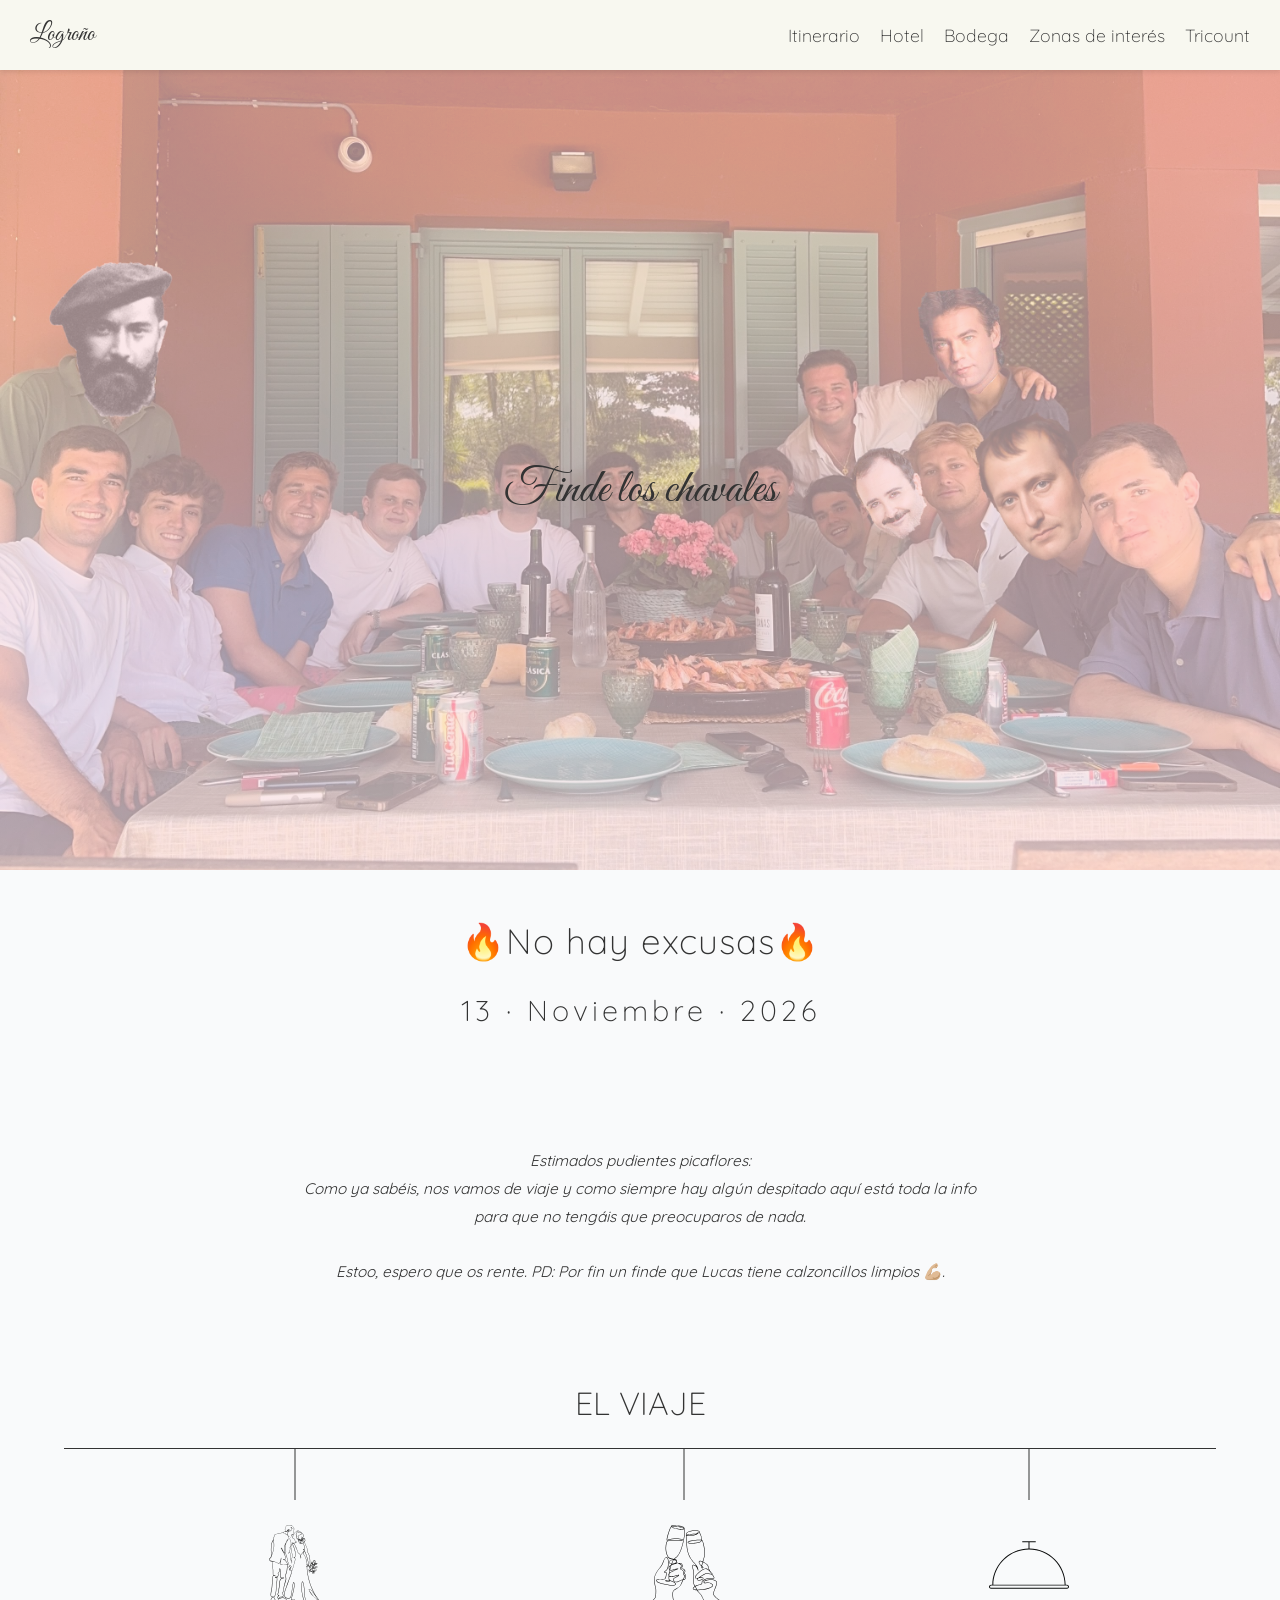
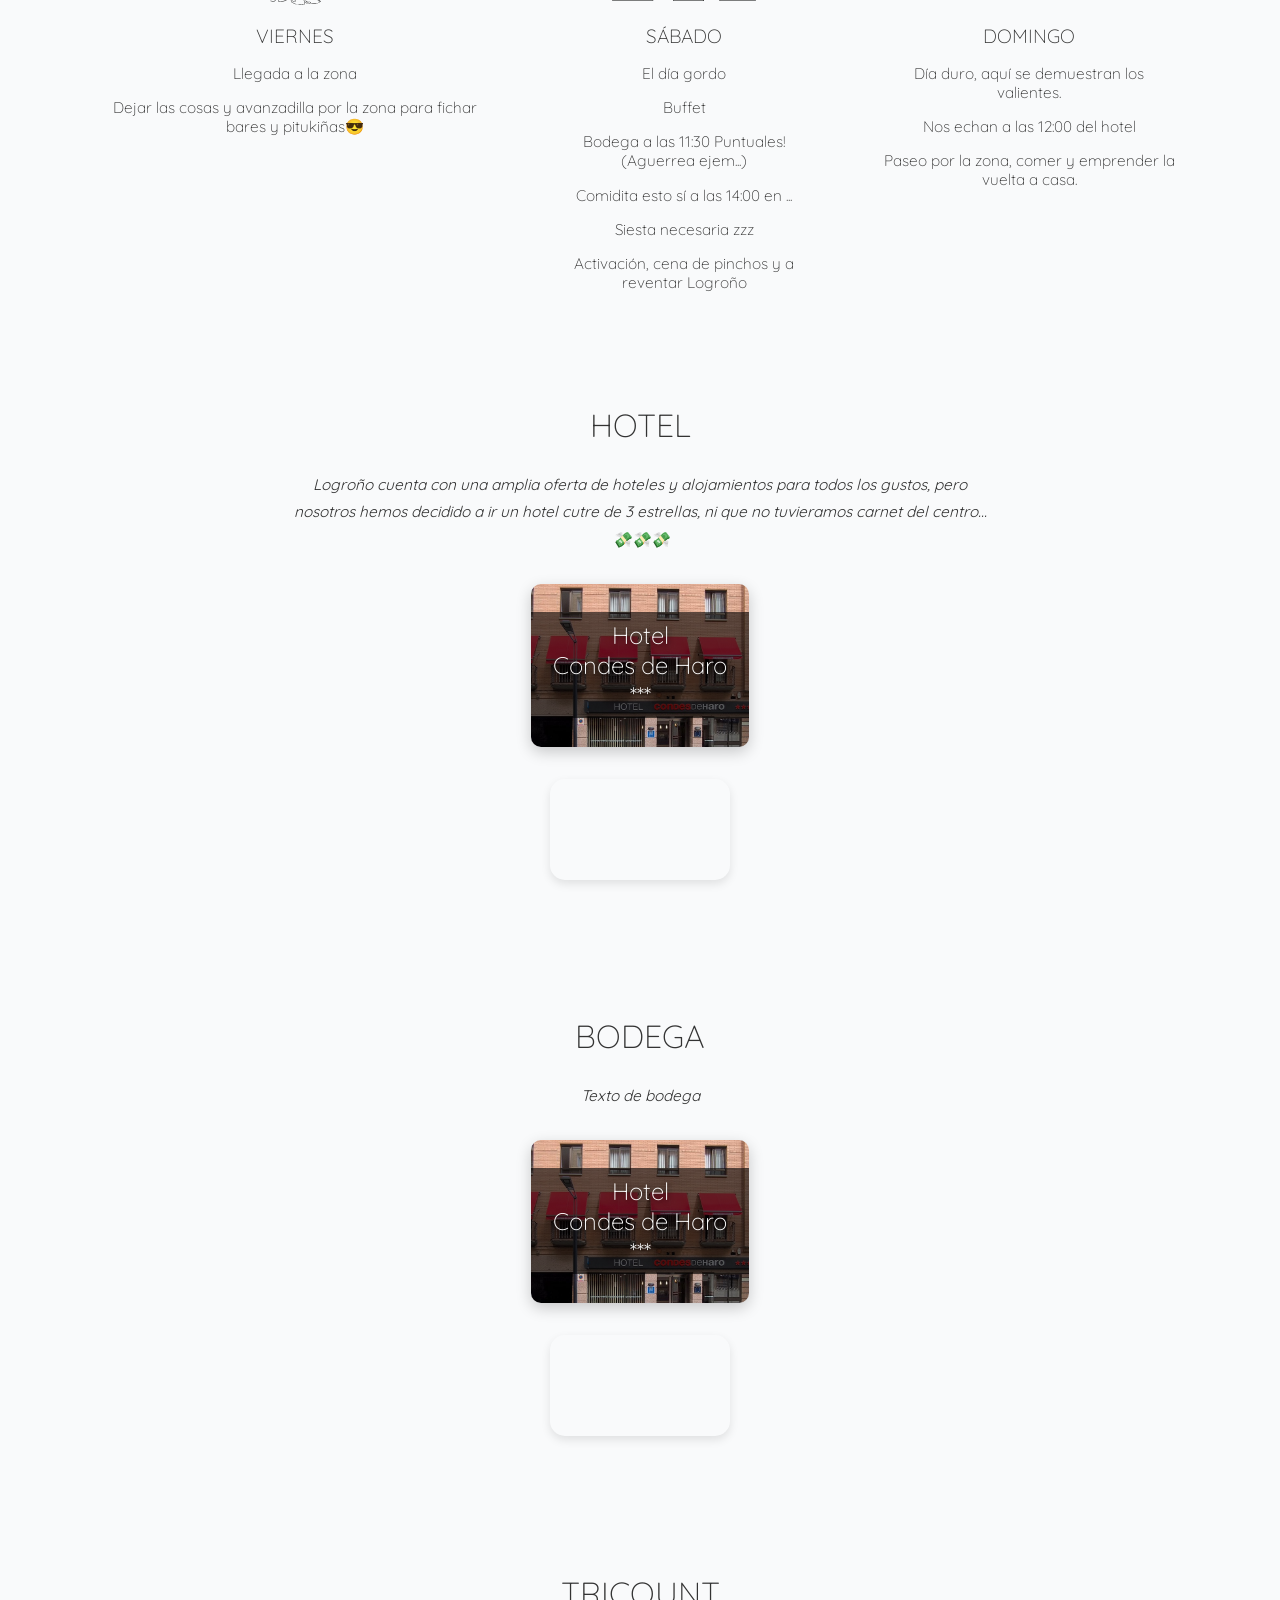
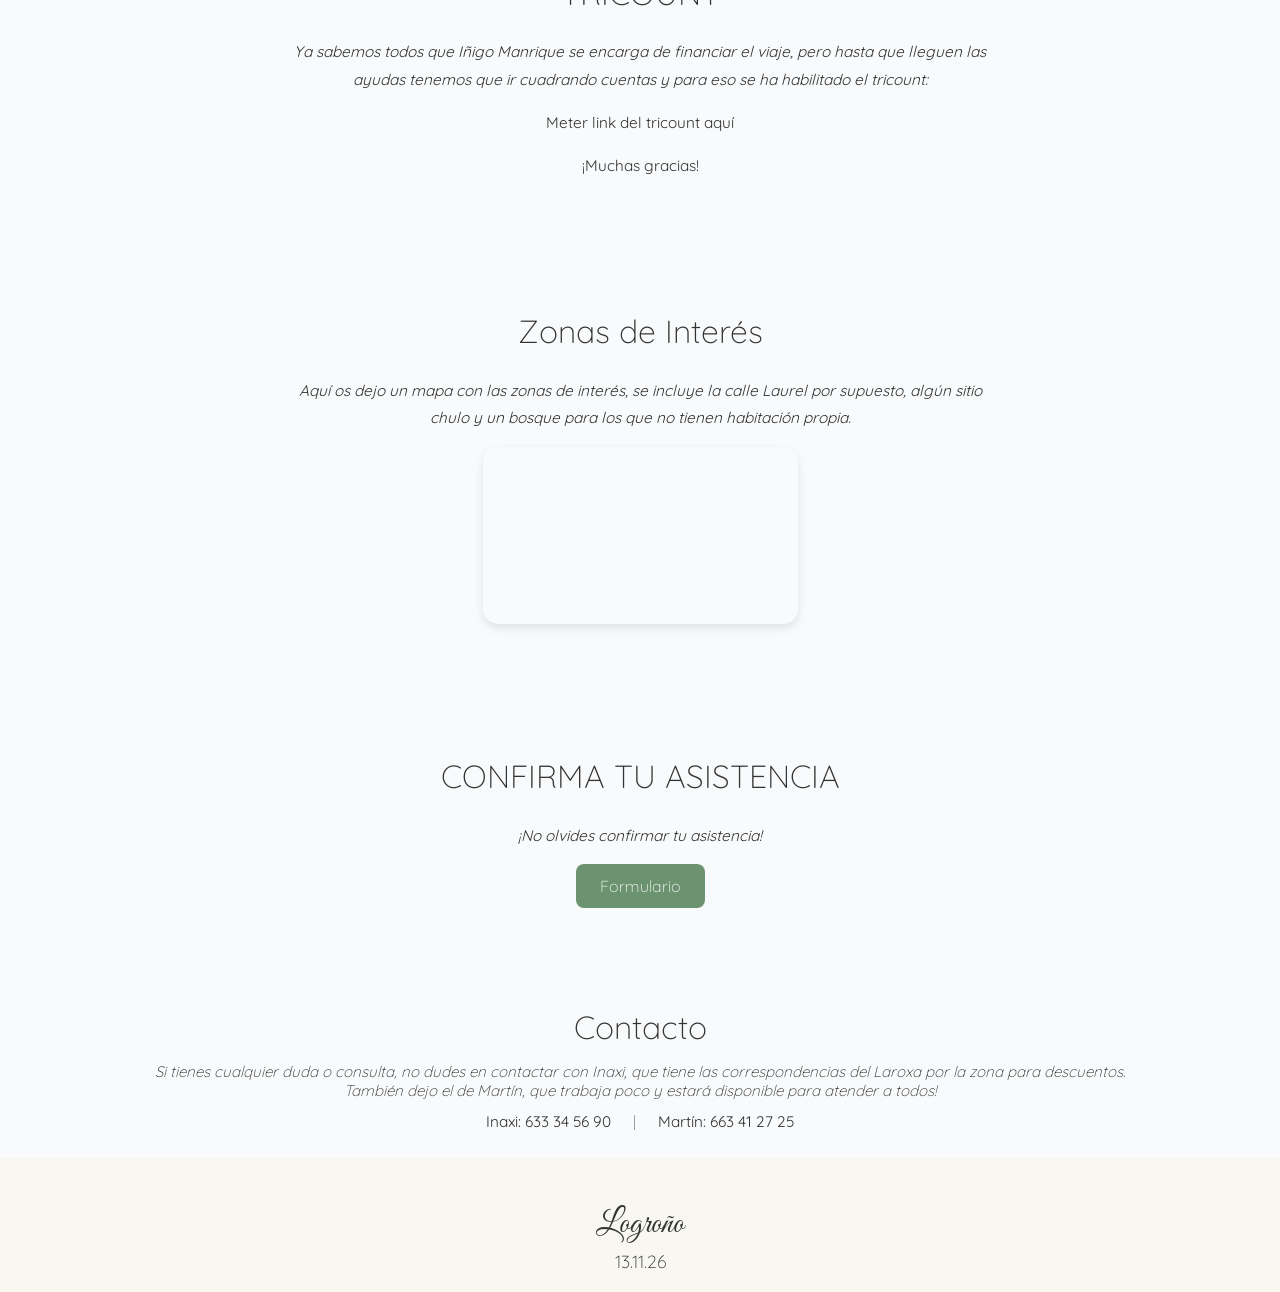
==== index.html @ c4ef64c0 "Rename index2html to index.html" ====
<!DOCTYPE html>
<html lang="es">
<head>
  <meta charset="UTF-8">
  <meta name="viewport" content="width=device-width, initial-scale=1.0">
  <title>Finde los chavales</title>
  <meta name="format-detection" content="telephone=no">
  
  <!-- Google Fonts -->
  <link href="https://fonts.googleapis.com/css2?family=Great+Vibes&family=Playfair+Display:wght@400;700&display=swap" rel="stylesheet">
  <link href="https://fonts.googleapis.com/css2?family=Quicksand:wght@100;300;400;500;700&display=swap" rel="stylesheet">
  
  
  <!-- CSS -->
  <link rel="stylesheet" href="style2completo.css">
</head>

<!-- 
<script>
  // Cambia aquí la clave deseada:
  document.addEventListener('DOMContentLoaded', function() {
  const CORRECT_PASSWORD = "1234"; // <- cámbiala por la tuya

  const overlay = document.getElementById('auth-overlay');
  const input = document.getElementById('auth-input');
  const btn = document.getElementById('auth-btn');
  const err = document.getElementById('auth-error');

  // Si ya autenticado en localStorage, oculta overlay
  if (sessionStorage.getItem('site_authenticated') === '1') {
    overlay.style.display = 'none';
  } else {
    overlay.style.display = 'flex';
    input.focus();
  }

  function tryAuth() {
    const val = input.value || '';
    if (val === CORRECT_PASSWORD) {
      sessionStorage.setItem('site_authenticated', '1'); // persiste
      overlay.style.display = 'none';
      // opcional: limpiar el input
      input.value = '';
      err.textContent = '';
    } else {
      err.textContent = 'Clave incorrecta. Inténtalo de nuevo.';
      input.value = '';
      input.focus();
    }
  }

  // eventos
  btn.addEventListener('click', tryAuth);
  input.addEventListener('keydown', function(e){
    if (e.key === 'Enter') tryAuth();
  });

  // Evitar que tab navegue fuera del modal (accesibilidad básica)
  document.addEventListener('focus', function(evt){
    if (overlay.style.display !== 'none' && !overlay.contains(evt.target)) {
      evt.stopPropagation();
      input.focus();
    }
  }, true);
})();
</script> -->



<body>

<!-- Auth overlay: pega esto al inicio del <body> -->
<!-- <div id="auth-overlay" class="auth-overlay">
  <div class="auth-box" role="dialog" aria-modal="true" aria-labelledby="auth-title">
    <h2 id="auth-title">Acceso invitados</h2>
    <p>Introduce la clave para ver la web.</p>

    <input id="auth-input" type="password" placeholder="Introduce la clave" aria-label="Clave">
    <div class="auth-actions">
      <button id="auth-btn">Entrar</button>
    </div>

    <p id="auth-error" class="auth-error" aria-live="polite"></p>

    <p class="auth-hint">¿No tienes clave? Contacta con los novios 😊</p>
  </div>
</div> -->




  <!-- HEADER -->
  <header>
    <div class="logo"><a href="#">Logroño</a></div>

     <!-- Botón hamburguesa -->
    <input type="checkbox" id="menu-toggle" />
    <label for="menu-toggle" class="menu-icon">☰</label>
  
    <div class="nav">
      <nav>
        <ul>
          <li><a href="#itinerario">Itinerario</a></li>
          <li><a href="#hoteles">Hotel</a></li>
          <li><a href="#bodega">Bodega</a></li>
          <li><a href="#transporte">Zonas de interés</a></li>
          <li><a href="#tricount">Tricount</a></li>
        </ul>
      </nav>
    </div>
  </header>

  <!-- HERO -->
  <section class="hero">
    <div class="hero-content">
      <h1>Finde los chavales</h1>
      <!-- <p>5 de Septiembre de 2026</p> -->
      <!-- <a href="#servicios" class="btn-cta">Ver servicios</a> -->
    </div>
  </section>

  
  
  <!-- SAVE THE DATE -->
  <section class="save-date-section" id="save-the-date">
    <div class="save-date-content">
      <h2>🔥No hay excusas🔥</h2>
      <p class="save-date-date">13 · Noviembre · 2026</p>

    <!-- Dibujito decorativo (hojas) -->
      <video autoplay loop muted playsinline class="sticker">
        <source src="Campal.mp4" type="video/mp4">
      </video>
  </div>
</section>

<!-- MENSAJE ESPECIAL -->
<section class="announcement-section">
<div class="announcement-content">
  <p style="font-style: italic;">
    Estimados pudientes picaflores:<br>
    Como ya sabéis, nos vamos de viaje y como siempre hay algún despitado aquí está toda la info para que no tengáis que preocuparos de nada. <br>
    <br>  
    Estoo, espero que os rente.
    PD: Por fin un finde que Lucas tiene calzoncillos limpios 💪🏼.
  </p>
</div>
</section>

  <!-- ITINERARIO -->
<section class="timeline" id="itinerario">
  <h2>EL VIAJE</h2>

  <div class="timeline-container">
    
    <!-- <h2>Itinerario</h2> -->

    <div class="timeline-item">
      <div class="icon">
        <!-- Iglesia -->
        <svg preserveAspectRatio="xMidYMid meet" data-bbox="48.003 19.993 103.998 160.007" viewBox="48.003 19.993 103.998 160.007" height="200" width="200" xmlns="http://www.w3.org/2000/svg" data-type="color" role="presentation" aria-hidden="true" aria-label="">
            <g>
                <path d="M135.813 98.154c.665-.406 1.305-.433 1.886.112.553.519.577 1.191.428 1.912.469-.205.523-.251.468-.676-.125-.97-.248-1.939-.546-2.881a63.445 63.445 0 0 1-1.043-3.681 3.79 3.79 0 0 1 .025-1.874c.271-1.047 1.164-1.47 2.149-1.025.682.308 1.096.845 1.322 1.544.212.658.27 1.339.261 2.022-.01.717-.07 1.433-.111 2.149-.016.277-.042.554-.069.899.191-.098.326-.165.458-.237.655-.353 1.345-.588 2.094-.603.588-.011 1.14.126 1.417.702.291.603.015 1.124-.373 1.586-.367.438-.844.74-1.365.951-.857.347-1.725.665-2.594.978-.241.087-.421.183-.528.444-.7 1.699-1.769 3.088-3.406 3.986-.06.033-.109.084-.222.173 1.52.785 3.112.766 4.752.76-.026-.151-.04-.263-.065-.373-.064-.29-.155-.576-.197-.869-.16-1.124.476-1.975 1.597-2.113.829-.102 1.56.166 2.16.735.63.598.607 1.608-.03 2.325-.509.573-1.18.854-1.913 1.009l-.495.102c.121.5.255.966.342 1.44.148.807.308 1.616.388 2.432.145 1.482-.655 2.211-1.62 2.656-.626.288-1.274.474-1.979.364-.143-.022-.297.031-.488.055.052.194.084.342.131.485.27.826.341 1.679.308 2.54-.024.615-.333.803-.91.563a1.938 1.938 0 0 1-.482-.306c-.13-.108-.23-.254-.381-.426-.052.241-.09.438-.139.633-.092.368-.312.625-.679.732-1.033.299-1.621-.045-2.018-.736-.403-.702-.468-1.516-.194-2.393-.277-.09-.583-.133-.823-.284-.222-.139-.373-.392-.573-.615-.283.31-.575.71-1.089.805-.502.092-.915-.131-1.341-.391-.098.138-.181.267-.276.386-.365.456-.918.628-1.454.458-.493-.157-.756-.549-.788-1.176-.044-.853.068-1.464.433-2.328-.182-.115-.389-.211-.552-.356-.245-.218-.51-.44-.674-.715-.254-.425-.04-.853.446-.96.558-.124 1.091-.044 1.511.373.271.268.498.583.734.884.103.132.186.269.36.116-.017-.298-.106-.606-.031-.867.076-.264.314-.481.539-.799-.101-.199-.207-.499-.388-.743-.289-.393-.624-.752-.947-1.12-.242-.276-.504-.535-.739-.816-.756-.905-.793-2.128.434-2.911-.377-.389-.738-.784-1.126-1.149-.138-.131-.331-.096-.459.07-.052.068-.082.154-.121.232a2.824 2.824 0 0 1-1.46 1.37c-.464.2-.939.373-1.459.577-.008.162-.019.349-.027.537-.067 1.529.16 3.036.325 4.55.191 1.756.331 3.518.496 5.277.029.313.06.627.114.937.478 2.775 1.17 5.506 1.712 8.265.679 3.457 1.673 6.825 2.572 10.221.036.135.068.272.118.403 1.193 3.138 2.084 6.384 3.425 9.468 2.051 4.716 4.181 9.392 6.713 13.874.103.183.2.37.315.545 1.912 2.928 3.799 5.874 5.88 8.687a22.723 22.723 0 0 0 3.076 3.36c.882.796 1.71 1.652 2.557 2.486.136.134.271.281.359.447.057.107.083.306.022.382-.081.101-.277.191-.395.163-.284-.068-.581-.163-.818-.327-.428-.298-.861-.612-1.213-.992-1.793-1.936-3.618-3.848-5.067-6.075-.294-.452-.658-.859-1.002-1.276-.534-.647-1.109-1.263-1.613-1.932a535.857 535.857 0 0 1-4.655-6.279 49.436 49.436 0 0 1-1.698-2.524c-.836-1.306-1.821-2.478-2.998-3.488-.504-.433-.998-.877-1.503-1.309a5.132 5.132 0 0 0-2.182-1.091c-.453-.108-.608-.008-.573.453.031.412.096.847.262 1.219.45 1.003.886 2.026 1.464 2.956 1.933 3.112 4.131 6.029 6.652 8.693a17.225 17.225 0 0 0 2.737 2.358 33.655 33.655 0 0 1 4.562 3.769c.721.711 1.514 1.349 2.253 2.043.713.67 1.421 1.348 2.086 2.065.353.38.65.826.901 1.281.324.589.237 1.081-.266 1.51-1.139.971-2.409 1.694-3.95 1.735-1.339.036-2.63.308-3.911.666a15.665 15.665 0 0 1-5.027.544c-2.826-.14-5.654-.234-8.479-.379-1.377-.071-2.762-.158-4.079-.612-.622-.214-1.22-.513-1.803-.821-.405-.213-.718-.555-.942-.964-.278-.51-.207-.914.283-1.22.411-.256.867-.439 1.327-.666-.002.01.02-.032.008-.053-.96-1.608-1.479-3.39-2.037-5.158-.832-2.637-1.251-5.34-1.387-8.097-.123-2.482-.238-4.965-.425-7.443-.161-2.145-.399-4.286-.636-6.425-.272-2.452-.595-4.899-1.135-7.308a58.738 58.738 0 0 0-.952-3.597c-.11-.377-.352-.716-.545-1.066-.037-.067-.132-.102-.203-.154-.297.142-.416.408-.494.666-.262.868-.562 1.734-.725 2.623a37.417 37.417 0 0 0-.345 11.238 137.328 137.328 0 0 0 2.22 13.136c.638 2.909 1.583 5.729 2.569 8.534.487 1.387.955 2.78 1.159 4.244.141 1.007.225 2.015.065 3.033-.172 1.094-.748 1.851-1.823 2.131-.739.192-1.501.336-2.261.394-1.973.15-3.946.046-5.911-.156-1.684-.173-3.375-.311-5.046-.575-3.402-.538-6.561-1.769-9.499-3.564-.793-.484-1.524-1.053-2.144-1.754-.509-.575-.865-1.231-.994-1.993-.175-1.032.126-1.669 1.015-2.21.089-.054.18-.105.3-.175-.057-.368-.127-.742-.171-1.118-.169-1.43.026-2.834.381-4.211.634-2.454 1.312-4.898 1.97-7.346a110.315 110.315 0 0 0 2.647-12.839c.288-1.994.469-4.003.236-6.017-.078-.673-.252-1.337-.416-1.996-.06-.242-.218-.46-.343-.712-.321.153-.42.409-.491.646-.26.87-.563 1.735-.72 2.625-.387 2.186-.715 4.383-1.041 6.58-.311 2.093-.577 4.194-.889 6.287a354.533 354.533 0 0 1-1.02 6.479 47.707 47.707 0 0 1-1.359 5.874c-.213.706-.5 1.378-.928 1.987-.574.818-1.357 1.217-2.347 1.279a16.602 16.602 0 0 1-5.997-.712c-1.598-.492-2.708-1.468-3.353-3-.785-1.865-1.009-3.814-.834-5.812.215-2.453.794-4.835 1.573-7.16.899-2.685 1.894-5.338 2.844-8.006 1.126-3.163 2.231-6.333 3.376-9.489.96-2.646 1.959-5.279 2.953-7.912a28.27 28.27 0 0 1 .867-2.082c1.212-2.567 1.902-5.294 2.464-8.057.24-1.181.397-2.378.596-3.6-.197-.228-.417-.325-.755-.159-.423.209-.796.101-1.12-.269-.416-.475-.764-.493-1.322-.134-.377.242-.625.197-.881-.193-.575-.873-.606-1.8-.237-2.757.019-.049.045-.095.065-.144.019-.046.033-.093.059-.164-.079-.046-.15-.089-.223-.129-.449-.246-.778-.613-.938-1.09-.338-1.012-.467-2.05-.146-3.093.08-.259.232-.512.405-.723.312-.38.698-.439 1.123-.187.206.123.394.292.559.469.432.464.775.99 1.021 1.577.155.37.315.739.497 1.167.109-.134.203-.227.27-.336.377-.618.656-1.274.749-1.999.102-.795-.297-1.488-1.064-1.706-.497-.141-1.03-.236-1.544-.225-.988.022-1.6-.455-1.911-1.328-.258-.722-.45-1.471-.628-2.219-.217-.911-.538-1.769-1.043-2.561a57.217 57.217 0 0 1-1.11-1.841c-.546-.93-.718-1.966-.789-3.018-.065-.96-.053-1.925-.123-2.885a9.497 9.497 0 0 0-.28-1.592c-.274-1.103-.597-2.193-.87-3.295-.27-1.091-.592-2.171-1.111-3.16-.597-1.137-.688-2.296-.425-3.513.307-1.421.259-2.841.123-4.281a149.582 149.582 0 0 1-.507-7.014c-.042-.881.155-1.773.235-2.66.114-1.272.219-2.545.328-3.817.027-.309.057-.618.098-1.052-.132.197-.213.286-.259.39-1.012 2.307-2.026 4.611-2.391 7.138-.233 1.612-.173 3.216.094 4.809.237 1.413.562 2.812.824 4.221.105.566.162 1.143.209 1.717.021.257-.004.529-.064.781-.125.522-.55.728-1.048.522-.207-.086-.396-.215-.657-.361.05.152.079.253.117.352.025.065.059.127.093.188a21.203 21.203 0 0 1 2.348 6.481c.208 1.098.513 2.181.664 3.286.228 1.666-.475 2.617-2.068 2.976.071.105.122.204.195.283.562.599 1.126 1.197 1.695 1.791 1.567 1.635 2.793 3.489 3.61 5.609.101.261.199.526.333.769.056.102.205.153.39.283.028.31.129.714-.033 1.155-.11.3-.082.656-.091.988-.033 1.214-.258 2.396-.559 3.568a5.52 5.52 0 0 0-.149 1.034c-.079 1.292-.057 2.595-.228 3.874-.26 1.939-.461 3.897-1.046 5.776a60.262 60.262 0 0 1-1.298 3.769c-.765 1.986-.863 3.985-.245 6.017.656 2.159.552 4.32.039 6.482-.331 1.396-.768 2.759-1.238 4.116-.474 1.369-.825 2.781-1.223 4.175-.211.74-.373 1.495-.62 2.222-.482 1.417-.715 2.882-.953 4.35-.364 2.244-.747 4.485-1.121 6.727a7.086 7.086 0 0 1-1.188 2.942c-.369.527-.614 1.09-.546 1.763.059.583.275 1.074.692 1.486.31.307.639.606.889.958.195.275.349.616.405.948.139.819-.314 2.375-1.49 2.903-.6.269-1.244.452-1.882.618-.81.211-1.636.359-2.453.544-1.018.231-1.875.745-2.587 1.507-.048.051-.096.102-.135.159-.017.025-.011.065-.025.167.34-.076.657-.146.974-.22 1.138-.265 2.272-.548 3.415-.792 1.771-.379 3.506-.162 5.22.36 1.504.459 2.865 1.193 4.126 2.123.223.164.434.359.608.573.551.68.566 1.452-.016 2.099a3.82 3.82 0 0 1-1.071.817c-.492.254-1.029.434-1.562.594-1.705.51-3.418.993-5.125 1.493-1.74.51-3.525.705-5.326.751-.587.015-1.181-.094-1.766-.178-.57-.082-.985-.417-1.297-.893-.454-.694-.643-1.467-.687-2.283-.055-1.031.143-2.019.499-2.981l.19-.521c-.156-.055-.303-.097-.442-.156-.336-.143-.688-.263-.999-.45-.545-.328-.796-.839-.681-1.472a6.56 6.56 0 0 1 .361-1.309 8.768 8.768 0 0 1 1.707-2.687c.069-.074.13-.155.222-.265-.274-.103-.516-.192-.756-.283-.716-.273-1.06-.77-1.068-1.563-.015-1.543.265-2.982 1.159-4.281.596-.865.716-1.884.75-2.909.033-.98.052-1.96.083-2.939.038-1.198.37-2.347.59-3.515.314-1.667.663-3.329.918-5.005.152-.999.174-2.02.211-3.032.048-1.311.046-2.625.08-3.937a6.956 6.956 0 0 1 .793-3.02c.768-1.495 1.713-2.847 3.094-3.845.07-.051.148-.092.273-.169-.277-.115-.451-.193-.63-.26-.983-.365-1.584-1.071-1.966-2.043-.584-1.486-.647-2.991-.349-4.536.348-1.81.543-3.633.466-5.48-.069-1.645-.195-3.285-.622-4.883a3.918 3.918 0 0 0-.495-1.119c-.014.106-.04.211-.041.317-.002.823-.003 1.645.004 2.468a5 5 0 0 1-.61 2.468c-.586 1.079-1.205 2.137-2.105 2.99-.35.332-.397.665-.172 1.075.703 1.283.607 2.583.08 3.897a9.514 9.514 0 0 1-1.423 2.437c-.124.153-.173.366-.263.547-.178.358-.332.732-.549 1.065-.203.311-.238.598-.105.937.325.833.355 1.698.295 2.583-.175 2.607-.642 5.168-1.11 7.733a25.26 25.26 0 0 0-.353 3.178c-.15 2.813-.284 5.629-.364 8.445-.057 2-.226 3.987-.563 5.952-.343 1.997-.794 3.977-1.23 5.957-.36 1.634-1.317 2.831-2.783 3.625-.122.066-.236.148-.352.225-.01.006-.008.03.008-.038.241.285.482.517.659.791.35.541.736 1.075.98 1.665.514 1.243.947 2.519 1.411 3.782.048.131.08.268.11.405.139.625-.004 1.006-.565 1.323a9.29 9.29 0 0 1-1.19.537c-.618.241-1.257.427-1.865.689-.985.424-2.006.428-3.038.321-.693-.072-1.382-.195-2.072-.293-.42-.06-.629-.222-.627-.635.004-1.451-.138-2.906.083-4.351.209-1.367.918-2.401 2.147-3.054.63-.334 1.267-.654 1.909-1.077-.305-.071-.61-.141-.914-.213-.458-.108-.92-.202-1.374-.327-1.447-.396-2.195-1.409-2.293-2.854a16.75 16.75 0 0 1 .076-3.037c.385-3.338.957-6.648 1.647-9.936.436-2.079.65-4.183.796-6.296.228-3.299.404-6.602.64-9.901.087-1.22.293-2.431.427-3.649.143-1.304.28-2.61.391-3.917.094-1.101.401-2.093 1.264-2.816-.176-.511-.401-.989-.5-1.492a10.718 10.718 0 0 1-.186-1.876 272.297 272.297 0 0 1-.039-6.196c.013-1.862-.166-3.704-.466-5.537-.388-2.375-.512-4.765-.427-7.168.047-1.329.095-2.659.173-3.986.034-.572.146-1.139.231-1.773-.611-.11-1.258-.217-1.9-.345-.821-.164-1.643-.323-2.455-.523-.755-.186-1.424-.569-2.044-1.035-.661-.496-.918-1.155-.799-1.978.18-1.253.757-2.292 1.72-3.09a5.334 5.334 0 0 0 1.333-1.657c.35-.665.711-1.325 1.08-1.98.143-.254.209-.512.192-.801-.043-.716-.087-1.431-.118-2.148-.044-.996-.115-1.993-.105-2.988.02-1.928-.11-3.846-.248-5.767a25.056 25.056 0 0 1 0-3.356c.163-2.619.378-5.236.588-7.852.145-1.807.496-3.57 1.257-5.229.51-1.112 1.029-2.221 1.561-3.323.305-.632.679-1.22 1.197-1.71a.75.75 0 0 0 .205-.45c.139-1.773.546-3.481 1.097-5.17.319-.977.537-1.993.728-3.005.187-.992.738-1.673 1.632-2.029 1.538-.613 3.088-1.145 4.776-1.3 2.574-.236 5.112-.742 7.557-1.626a6.046 6.046 0 0 0 1.227-.581c.81-.523 1.665-.558 2.564-.358.068.015.131.05.197.07.049.014.101.018.182.032.275-.345.581-.68.83-1.054.344-.515.814-.619 1.371-.514.772.146 1.531.005 2.293-.089.068-.008.133-.04.241-.075-.303-.264-.644-.376-.984-.486-.452-.146-.545-.207-.458-.666.166-.882-.007-1.742-.064-2.612-.141-2.145.221-4.148 1.387-6.021 1.106-1.777 2.748-2.668 4.641-3.25.214-.066.447-.091.672-.096 1.396-.029 2.793-.068 4.189-.059.617.004 1.194.229 1.725.557.55.339 1.124.641 1.66 1 .418.28.829.587 1.181.944.49.497.924 1.049 1.378 1.581.636.747 2.127 3.608 1.876 4.525a.865.865 0 0 1-.538.602c-.7.28-2.785-1.681-3.45-2.121-.183-.121-.389-.206-.626-.329-.021.172-.035.272-.046.372-.092.886-.167 1.774-.281 2.657-.07.537-.235.645-.77.63-.105-.003-.209-.01-.314-.017-.41-.026-.724.144-.901.507-.199.407-.395.822-.527 1.254-.184.605-.513.978-1.179.986-.226.003-.451.065-.676.063-.363-.004-.509-.138-.537-.502-.024-.313-.015-.63-.01-.945.014-.833-.093-1.635-.483-2.39-.119-.23-.249-.336-.507-.37-.657-.086-1.116.206-1.594.76.155-.053.207-.057.242-.084.349-.264.71-.278 1.069-.036.385.259.634.602.573 1.098-.026.208-.06.415-.101.621-.086.426-.208.845-.062 1.288.047.142.023.314.008.47-.092.929-.608 1.37-1.606 1.352-.053.089-.134.184-.171.295-.3.894-.613 1.784-.878 2.688-.162.553-.087 1.106.183 1.63.376.73.712 1.483 1.115 2.197.184.325.455.619.741.865.702.604 1.448 1.156 2.151 1.758.625.536 1.082.253 1.819.083.329-.076.556-.302.706-.643.246-.561.653-.798.471-1.414-.084-.285.017-.536.275-.734.815.051.311-.442-.068-.65-.076-.042-.162-.066-.238-.108-.197-.109-.345-.256-.277-.504.058-.214.225-.301.436-.307.14-.004.28-.005.419.001.435.018.869.039 1.328.06l.294-.854c-.091-.116-.196-.231-.28-.361-.123-.191-.153-.411-.004-.588.073-.086.242-.137.36-.126.23.022.389.177.393.418.007.41.22.598.625.645.064-.234.072-.501.203-.674.136-.179.078-.217.314-.364-.058-.515-.157-1.211-.182-1.749-.019-.414-.065-.829 0-1.239.031-.192.566-.286.706-.431.31-.323.431-.711.483-1.135.111-.902.232-1.802.328-2.705.07-.669-.044-.661.047-.793.182-.21.572-.19.385.969-.142.879-.216 1.769-.314 2.655-.053.481-.198.918-.523 1.29-.312.357-.974.375-.638 1.245.043.592.106 1.565.163 2.195.451-.021 1.225-.119 1.656-.3.336-.141.537-.772.544-1.125.01-.457.245-.782.504-1.121.917-1.198 2.105-2.029 3.477-2.613.316-.134.321-.121.634.017.009.243-.156.376-.338.476-.197.109-.41.191-.621.274-.79.311-1.506.733-2.072 1.381-.276.316-.578.612-.829.947a1.575 1.575 0 0 0-.284.652c-.114.674-.534 1.628-1.199 1.803-.421.111-.979-.01-1.346.073-.255.109-.4-.364-.387.803.051.275.534.558.532.946-.002.404-.355.45-.764.692.157.174.125.763.26.916.16.182.26.389.136.622-.122.229-.343.197-.556.161-.067-.011-.138-.002-.249-.002 0 .204-.009.392.002.578.025.434-.114.788-.47 1.05a.94.94 0 0 0-.193.173c-.206.265-.209.504.033.747.233.234.48.467.757.642.649.411 1.306.812 1.984 1.171.855.452 1.482 1.089 1.846 1.991.594 1.473.888 3.013 1.032 4.587.027.294.033.59.053.959.145-.104.243-.16.324-.235.308-.285.614-.572.911-.867.094-.094.171-.21.233-.329.134-.259.344-.312.505-.082.115.165.21.378.223.575.054.867-.168 1.667-.705 2.357-.329.422-.686.437-1.061.052-.181-.185-.314-.416-.505-.674-.993.659-2.125 1.03-3.324 1.426.148.108.243.173.333.244.41.326.83.64 1.223.985.454.398.766.899 1.003 1.456.191.449.394.9.648 1.315.459.751.823 1.54 1.113 2.368.393 1.123.796 2.242 1.526 3.207.124.164.22.363.28.561.374 1.237.752 2.473 1.089 3.72.141.521.164 1.072.277 1.602.072.339.169.684.327.99.329.636.684 1.262 1.069 1.865.214.334.492.634.776.914.26.256.555.482.855.692.947.663 1.688 1.509 2.295 2.488.276.445.588.867.914 1.344.085-.131.163-.233.222-.344a15.503 15.503 0 0 1 3.245-4.221c.631-.579 1.234-1.189 1.855-1.779a.958.958 0 0 0 .311-.582c.073-.484.176-.963.277-1.442.241-1.134.722-1.347 1.745-.785.585-.637.491-1.739-.263-2.408-.15.211-.289.428-.449.627-.22.275-.46.528-.837.586-.557.085-.924-.233-.909-.793.018-.659.464-1.157 1.124-1.242.206-.027.415-.027.659-.042.274-.612.387-1.262.392-1.928.016-2.417-.261-4.785-1.242-7.026a9.595 9.595 0 0 1-.799-3.089c-.203.061-.383.107-.558.168-1.149.4-2.336.574-3.548.602-.681.016-1.362.035-2.042.059-1.094.039-1.808-.374-2.244-1.38-.455-1.051-.637-2.137-.284-3.272.112-.358.139-.743.15-1.129a6.939 6.939 0 0 0-.83 2.277c-.358-.107-.377-.335-.406-.53-.067-.442 0-.872.181-1.282.063-.144.144-.282.191-.431.16-.504.055-.743-.444-.919a1.585 1.585 0 0 1-1.01-.99c-.092-.246-.208-.484-.281-.734-.173-.596-.594-.934-1.148-1.127a8.349 8.349 0 0 0-.91-.242c-1.115-.253-1.752-1.728-1.279-2.681.294-.592.519-1.222.726-1.851.327-.992.116-1.897-.541-2.702-.447-.549-.548-1.135-.276-1.811.249-.621.529-1.216.926-1.757.46-.626.81-1.307.962-2.078.11-.56.089-1.109-.112-1.652-.273-.738-.003-1.339.745-1.621.692-.261 1.373-.213 2.005.198.586.381 1.167.769 1.747 1.158.29.194.571.404.863.595a4.68 4.68 0 0 0 1.684.693c.291.056.583.118.864.211.785.258 1.391.729 1.679 1.531a.774.774 0 0 0 .401.451c.309.162.613.336.908.523 1.118.71 1.908 1.681 2.279 2.965.16.553.33 1.11.415 1.677.204 1.355-.047 2.612-.935 3.699a3.306 3.306 0 0 0-.186.254c-.309.459-.232.665.31.821.468.134.951.229 1.404.402.729.279 1.262.797 1.611 1.501.171.344.334.696.539 1.02.694 1.098.686 2.254.282 3.429-.303.881-.715 1.711-1.38 2.389-.047.048-.079.11-.114.16.026.044.037.084.062.102.767.521 1.104 1.322 1.423 2.146a41.014 41.014 0 0 0 1.963 4.346c.841 1.595 1.464 3.287 2.042 4.996.568 1.677 1.034 3.378 1.28 5.133.117.831.174 1.67.26 2.505.074.721.267 1.407.596 2.054.577 1.138 1.128 2.291 1.736 3.412.601 1.11.939 2.298 1.13 3.529.239 1.538.424 3.084.636 4.625.055.398.101.8.186 1.192.235 1.087.263 2.185.242 3.29-.022 1.19-.027 2.38-.033 3.57-.006 1.198.19 2.369.493 3.524.035.135.083.267.129.399.023.064.057.123.098.208l.517-.052c.52-.05 1.008.048 1.458.317.459.275.622.699.557 1.209-.062.485-.308.862-.781 1.031-.488.174-.951.079-1.294-.309-.299-.338-.536-.729-.828-1.136-.701.591-.684 1.369-.593 2.21.225.036.438.039.627.108.358.13.727.258 1.045.46.439.28.546.669.386 1.084a1.06 1.06 0 0 1-1.119.688c-.521-.066-.909-.348-1.168-.798-.129-.225-.228-.467-.339-.698-.7.167-.992.7-.71 1.326.106.235.271.449.439.648.237.28.501.537.755.802.583.611 1.085 1.275 1.337 2.099.382.044.721.017 1.015-.217a.837.837 0 0 0 .331-.613c.042-.371.146-.769.342-1.08.38-.604.841-1.157 1.273-1.728.094-.124.207-.232.306-.343-.026-.048-.034-.086-.058-.103-.969-.697-1.162-1.646-.893-2.746.041-.17.107-.335.135-.506.05-.306.098-.615.113-.924.025-.524.025-1.049.033-1.573.003-.172 0-.345 0-.488-.341-.206-.67-.371-.962-.588a2.828 2.828 0 0 1-.983-1.269c-.092-.241-.114-.482.072-.691.19-.213.444-.202.681-.127.196.062.377.176.559.276.115.064.221.145.407.269-.14-.392-.272-.692-.352-1.006-.086-.336-.163-.683-.17-1.027-.01-.471.292-.734.766-.738.492-.004.866.24 1.182.588.458.505.651 1.128.646 1.786a6.487 6.487 0 0 1-.21 1.549c-.086.337-.076.55.255.751zM99.719 84.826c.165.427.323.777.435 1.141.113.367.178.748.269 1.121a7.702 7.702 0 0 1-.162 4.294c-.22.68-.369 1.386-.513 2.087-.331 1.613-.739 3.2-1.369 4.729-.44 1.068-.724 2.187-.973 3.318-.236 1.074-.552 2.13-.833 3.194-.246.929-.513 1.852-.735 2.787-.202.85-.32 1.72-.538 2.565-.206.796-.632 1.444-1.518 1.628-.075.609-.145 1.199-.22 1.788-.401 3.175-1.172 6.252-2.425 9.202-.355.837-.729 1.667-1.05 2.517a582.615 582.615 0 0 0-2.82 7.57c-1.175 3.238-2.313 6.489-3.479 9.731-.982 2.731-2.023 5.441-2.96 8.188-.786 2.303-1.377 4.665-1.59 7.101-.143 1.639.027 3.247.569 4.811.538 1.553 1.561 2.531 3.168 2.988 1.841.523 3.695.705 5.594.592.732-.043 1.299-.341 1.725-.94a5.46 5.46 0 0 0 .838-1.798c.404-1.556.834-3.11 1.146-4.685.394-1.989.696-3.997 1.012-6.001.352-2.229.69-4.46 1.006-6.694.351-2.476.617-4.966 1.148-7.413.2-.921.449-1.833.713-2.738.096-.33.264-.652.46-.936.421-.608 1.026-.595 1.448.02.157.228.303.482.376.745.177.638.363 1.283.447 1.937.26 2.045.147 4.092-.135 6.124a106.282 106.282 0 0 1-2.766 13.509c-.662 2.411-1.325 4.822-1.963 7.239-.309 1.172-.462 2.371-.367 3.587.028.357.099.712.15 1.06.124 0 .177.01.224-.002 1.216-.304 2.451-.359 3.694-.276a5.381 5.381 0 0 1 2.2.625c.436.233.826.523 1.121.929.834 1.15.475 2.56-.807 3.164-.72.339-1.483.409-2.254.276-2.018-.347-3.459-1.491-4.416-3.281-.08-.15-.158-.303-.236-.451-.815.358-1.06.826-.886 1.63.149.688.5 1.263.983 1.763.624.647 1.344 1.172 2.113 1.626a26.538 26.538 0 0 0 7.706 3.063c1.57.354 3.166.529 4.766.677 2.227.207 4.456.4 6.693.276a14.778 14.778 0 0 0 2.381-.319c1.125-.251 1.538-.8 1.609-1.956a11.225 11.225 0 0 0-.152-2.614c-.219-1.264-.623-2.475-1.048-3.679-1.13-3.202-2.179-6.431-2.82-9.769-.594-3.091-1.113-6.197-1.612-9.304-.316-1.969-.544-3.952-.62-5.948-.074-1.928.012-3.851.199-5.768.151-1.55.374-3.093.821-4.59.149-.5.328-1.002.578-1.457.493-.898 1.317-.929 1.907-.084.227.325.421.694.543 1.071.307.947.604 1.9.836 2.868.686 2.863 1.057 5.777 1.403 8.698.493 4.157.738 8.33.931 12.509.08 1.728.251 3.456.475 5.172.257 1.966.874 3.852 1.496 5.727.296.893.687 1.756 1.057 2.623.106.249.287.465.424.681.197-.028.336-.04.472-.068 2.608-.535 5.02.112 7.349 1.232a3.4 3.4 0 0 1 .814.565c.422.391.352.824-.159 1.099a2.5 2.5 0 0 1-.635.239c-1.872.405-3.709.354-5.487-.444-1.031-.463-1.964-1.06-2.713-1.938-.614.186-1.229.303-1.665.811.172.454.457.769.829.967.521.277 1.058.542 1.616.728 1.169.389 2.394.48 3.616.535 2.599.117 5.2.209 7.799.32 1.909.082 3.809.061 5.67-.442 1.488-.402 2.985-.687 4.534-.745 1.255-.047 2.285-.702 3.217-1.5.266-.228.298-.385.121-.695-.207-.362-.429-.73-.714-1.029a62.614 62.614 0 0 0-2.196-2.177c-.76-.723-1.566-1.398-2.31-2.136a29.783 29.783 0 0 0-4.022-3.354c-1.008-.697-1.96-1.465-2.813-2.35-2.756-2.856-5.129-6.011-7.182-9.402-.549-.906-.942-1.91-1.373-2.884a3.065 3.065 0 0 1-.259-1.487c.059-.748.462-1.077 1.191-.945.837.151 1.618.464 2.285.992 1.982 1.568 3.815 3.272 5.166 5.455.763 1.232 1.652 2.385 2.486 3.573.056.08.126.149.19.223-.29-.714-.63-1.396-.999-2.061-2.103-3.798-3.862-7.762-5.606-11.732-1.395-3.174-2.323-6.52-3.547-9.758-.062-.163-.098-.336-.145-.504-.974-3.468-1.928-6.941-2.592-10.487-.338-1.804-.746-3.595-1.106-5.396-.13-.651-.157-1.326-.331-1.963-.211-.767-.31-1.539-.361-2.326-.077-1.187-.154-2.375-.267-3.559-.18-1.9-.375-3.797-.278-5.71.006-.118.001-.237.001-.348-.278-.052-.523-.073-.753-.146-.573-.181-.814-.708-.559-1.248.094-.199.244-.391.413-.532.253-.21.536-.39.825-.55.193-.107.277-.227.273-.451-.007-.492-.022-.949-.361-1.379-.474-.603-.417-1.09.036-1.721a.769.769 0 0 0 .132-.476c-.105-1.149-.14-2.315-.369-3.44-.557-2.741-1.212-5.46-2.094-8.122a18.5 18.5 0 0 0-3.096-5.735c-.679-.855-1.047-1.776-1.117-2.874-.057-.888-.291-1.764-.461-2.726-.565.531-1.05 1.005-1.556 1.457-1.144 1.023-2.077 2.219-2.879 3.521-.238.386-.447.792-.643 1.202-.06.125-.086.317-.034.436.439.991.599 2.045.704 3.108.043.433.041.874.027 1.31a.625.625 0 0 1-.48.618c-.289.083-.513-.049-.698-.251-.105-.115-.217-.242-.269-.384-.164-.457-.353-.915-.439-1.389-.174-.95-.045-1.884.323-2.778.113-.275.085-.518.022-.805-.118-.541-.468-.928-.747-1.367-.665-1.046-1.475-1.95-2.507-2.646-.101-.068-.193-.15-.293-.221a5.176 5.176 0 0 1-1.571-1.803c-.197-.37-.412-.732-.64-1.084-.37-.57-.573-1.192-.666-1.861-.15-1.077-.391-2.131-.814-3.14a7.068 7.068 0 0 1-.323-1.052c-.131-.535-.376-1.006-.668-1.471-.314-.5-.583-1.033-.823-1.573-.22-.494-.383-1.014-.556-1.527a10.51 10.51 0 0 0-.953-2.039 14.646 14.646 0 0 1-.757-1.495c-.604-1.333-1.703-2.07-3.005-2.612-.058.1-.107.154-.124.218-.255.948-.329 1.9.032 2.837.302.783.581 1.581.963 2.324.724 1.407 1.254 2.886 1.744 4.381.217.662.357 1.35.534 2.026.154.591.258 1.201.476 1.767.709 1.843.965 3.75.934 5.711-.018 1.12.005 2.24-.015 3.36-.014.769-.035 1.541-.117 2.305-.107 1.011-.248 2.027-1.044 2.77zm-9.164 25.026c.451.027.795.251 1.07.586.179.217.375.23.598.088.324-.207.638-.131.938.046.164.097.314.221.465.338.262.202.354.216.57-.025.161-.179.309-.386.402-.606.135-.32.252-.657.313-.997.343-1.931.749-3.844 1.427-5.691.12-.326.193-.674.253-1.017a27.196 27.196 0 0 1 1.608-5.639c.243-.596.409-1.228.566-1.854.376-1.51.725-3.026 1.086-4.54.147-.616.266-1.243.17-1.871a52.905 52.905 0 0 0-.512-2.731c-.047-.227-.181-.436-.279-.664-.21.046-.361.1-.513.107a4.43 4.43 0 0 1-.831-.015c-.231-.033-.429-.169-.464-.434-.037-.275.102-.474.319-.617.237-.157.495-.153.754-.056.209.079.415.165.622.248.455-.404.715-.883.825-1.451.226-1.173.326-2.354.299-3.55-.02-.892-.029-1.786.003-2.678.073-2.056-.226-4.042-.972-5.965a8.674 8.674 0 0 1-.452-1.612c-.355-2.014-1.061-3.908-1.895-5.762-.401-.893-.807-1.783-1.205-2.677-.411-.924-.499-1.885-.312-2.876.026-.139.02-.284.031-.45-1.199.387-1.921 1.178-2.299 2.277a23.798 23.798 0 0 0-.71 2.468c-.234 1.043-.352 2.099-.127 3.174.283 1.352.527 2.712.774 4.071.262 1.445.575 2.885.742 4.342.188 1.639.434 3.256.894 4.841.31 1.069.393 2.168.312 3.276-.106 1.454-.399 2.876-.815 4.268-.362 1.212-.481 2.439-.313 3.685.291 2.162.239 4.33.19 6.5a2.306 2.306 0 0 1-.018.262c-.024.174-.113.328-.297.281-.097-.024-.165-.185-.232-.293-.024-.038-.004-.103-.008-.155-.093-1.097-.194-2.194-.279-3.292-.073-.936-.478-1.664-1.278-2.171-.497-.315-.741-.793-.744-1.37-.003-.593-.006-1.194.078-1.779.273-1.904.323-3.809-.07-5.693-.453-2.173-.982-4.33-1.484-6.493a1.255 1.255 0 0 0-.166-.383c-.337-.523-.931-.488-1.214.055-.193.372-.397.739-.616 1.097a1.693 1.693 0 0 1-.375.433c-.315.252-.644.121-.67-.276-.016-.237.026-.49.096-.719.154-.509.504-.883.955-1.139.264-.151.42-.349.512-.625.417-1.261.868-2.512 1.246-3.784.309-1.04.501-2.112.529-3.202.025-.979-.275-1.162-1.169-.766-.199.088-.414.256-.607-.006-.124-.169-.007-.291.357-.524 1.511-.968 2.538-2.29 2.818-4.1.133-.863.185-1.739.253-2.61.186-2.4.15-4.78-.415-7.147-.383-1.604-1.149-2.91-2.43-3.927-.329-.261-.674-.506-.97-.801-.269-.268-.532-.565-.706-.898-.439-.841-.706-1.743-.872-2.682-.13-.738-.33-1.465-.522-2.191-.134-.506-.433-.905-.862-1.216a8.136 8.136 0 0 1-.928-.768c-.419-.408-.913-.629-1.478-.728a5.94 5.94 0 0 1-1.958-.711 43.473 43.473 0 0 0-1.932-1.052c-.657-.336-1.266-.723-1.8-1.246-.641-.627-1.832-.711-2.576-.217-.618.41-1.291.686-1.987.926-2.007.693-4.093 1.027-6.177 1.364-.774.125-1.58.094-2.337.278-1.03.251-2.028.631-3.035.972-.94.318-1.476.946-1.657 1.962a26.243 26.243 0 0 1-.82 3.25 23.264 23.264 0 0 0-.819 3.574c-.031.209-.025.423-.037.669l.694-.325.09.103c-.087.138-.164.283-.263.412-.128.166-.292.306-.406.48-.08.122-.155.286-.145.425.089 1.309.168 2.62.31 3.924.11 1.007.336 2.001.457 3.008.288 2.408.205 4.826.036 7.235-.089 1.269-.371 2.524-.556 3.786-.394 2.687-.915 5.336-1.879 7.893-.758 2.012-1.398 4.069-2.36 5.999a2.4 2.4 0 0 0-.268 1.101c-.004.911-.315 1.716-.955 2.372-.292.3-.597.592-.928.848-.353.273-.623.6-.853.98-.452.746-.899 1.498-1.41 2.203-.189.26-.238.482-.193.763.061.384.264.671.577.901.794.584 1.7.876 2.65 1.064 1.95.387 3.894.815 5.852 1.154a20.276 20.276 0 0 1 6.664 2.395c.015.009.032.014.048.022.907.506 1.9.658 2.917.745.889.076 1.489-.295 1.96-1.03a10.93 10.93 0 0 0 1.487-3.675c.359-1.693.688-3.393 1.034-5.09.031-.153.062-.317.142-.445.053-.085.199-.164.293-.154.095.01.231.12.254.21.047.181.054.382.034.57-.106 1.009-.193 2.021-.346 3.023-.293 1.919-.651 3.828-.929 5.749-.122.845-.151 1.708-.155 2.563-.004.758.163.921.902.887a45.533 45.533 0 0 0 2.971-.253c1.439-.163 2.871-.397 4.312-.529 1.375-.126 2.757-.148 4.119.173.365.086.728.181 1.159.289-.261-.616-.49-1.161-.722-1.704a15.047 15.047 0 0 0-2.571-4.061c-.763-.866-1.577-1.686-2.341-2.551-.374-.424-.783-.63-1.362-.602-.409.02-.84-.056-1.234-.178-.498-.154-.562-.667-.133-.962.19-.131.445-.201.679-.227.557-.061 1.023.197 1.432.539.245.204.494.238.777.169.203-.049.409-.096.603-.172.65-.256 1.006-.741 1.03-1.441.011-.33.01-.671-.059-.992-.249-1.162-.552-2.313-.79-3.477-.371-1.816-1.023-3.519-1.896-5.149-.503-.94-.941-1.914-1.421-2.866a6.275 6.275 0 0 0-.49-.798c-.463-.656-.981-1.278-1.402-1.96-.844-1.369-1.643-2.766-2.45-4.158a6.284 6.284 0 0 1-.447-.946 2.243 2.243 0 0 1-.145-.714c-.018-.626.441-.914.969-.586.289.18.572.426.756.708.496.759.999 1.525 1.387 2.341a73.613 73.613 0 0 1 2.062 4.707c.406 1.036 1.125 1.747 1.967 2.387.113.086.259.126.46.22.018-.261.052-.432.038-.6-.041-.487-.071-.979-.161-1.458-.264-1.409-.581-2.809-.829-4.221-.426-2.426-.422-4.852.285-7.227.373-1.254.881-2.468 1.325-3.701.411-1.143.976-2.202 1.645-3.214.237-.359.407-.768.574-1.168.539-1.29 1.049-2.592 1.596-3.879.382-.901 1.078-1.496 1.98-1.841.598-.229.94.056.811.687a2.614 2.614 0 0 1-.349.868c-.358.559-.755 1.092-1.147 1.628a369.085 369.085 0 0 1-2.309 3.119 2.473 2.473 0 0 0-.477 1.204c-.118.954-.23 1.909-.326 2.866-.104 1.027-.19 2.055-.277 3.083-.071.836-.214 1.677-.178 2.509.091 2.079.238 4.158.417 6.232.154 1.783.313 3.559-.065 5.331-.21.984-.03 1.892.41 2.794a17.17 17.17 0 0 1 1.2 3.353c.305 1.221.647 2.433.956 3.653.085.337.139.687.159 1.034.051.926.083 1.853.109 2.78.038 1.354.33 2.612 1.107 3.766.942 1.4 1.662 2.913 1.95 4.604.07.412.199.816.331 1.214.327.987.634 1.181 1.669 1.248.57.037 1.154.108 1.694.282.953.306 1.503 1.29 1.363 2.282-.145 1.03-.561 1.943-1.197 2.759-.128.165-.234.313-.252.55a9.167 9.167 0 0 1-.239 1.547c-.169.637-.405 1.259-.619 1.917zM55.669 93.317c-.046.55-.119 1.068-.126 1.588-.026 1.855-.043 3.71-.037 5.565.005 1.612.162 3.213.378 4.81.206 1.524.456 3.052.514 4.585.094 2.465.04 4.935.062 7.402.006.629.036 1.26.099 1.886.056.553.161 1.104.551 1.571.11-.03.209-.054.306-.083a5.844 5.844 0 0 1 2.331-.23c.342.036.682.135 1.011.242.184.061.329.212.294.443-.033.219-.224.239-.389.293-.413.136-.831.259-1.233.422-.83.339-1.645.458-2.45-.087a1.373 1.373 0 0 0-.605.716c-.155.441-.317.897-.361 1.357-.171 1.758-.247 3.527-.451 5.281-.363 3.132-.546 6.273-.702 9.42a98.069 98.069 0 0 1-.494 6.173c-.161 1.422-.493 2.824-.741 4.236-.385 2.187-.779 4.373-1.139 6.565-.264 1.606-.492 3.22-.435 4.855.014.414.099.833.21 1.233.154.555.54.934 1.074 1.142.259.101.529.181.8.243.612.14 1.257.188 1.835.411.746.288 1.313.062 1.938-.317 1.154-.699 1.926-1.653 2.229-2.973.262-1.141.515-2.285.77-3.428.47-2.103.828-4.231.957-6.378.196-3.283.252-6.575.404-9.861.057-1.221.152-2.448.344-3.654.403-2.537.98-5.047 1.135-7.622.046-.77.124-1.545-.124-2.291-.196-.592-.342-1.167.036-1.801-.47.129-.865.257-1.268.344-.623.135-1.252.141-1.862-.07-.325-.112-.606-.298-.626-.692-.019-.377.188-.646.502-.795.279-.132.589-.226.894-.268a12.485 12.485 0 0 1 3.105-.049 7.373 7.373 0 0 0 1.308-2.057c.546-1.253.74-2.506.074-3.79-.325-.627-.219-1.213.282-1.731.724-.747 1.25-1.636 1.778-2.524a5.04 5.04 0 0 0 .728-2.749c-.022-.962.006-1.925.017-2.887a1.83 1.83 0 0 1 .051-.468c.147-.517.647-.687 1.065-.351.173.139.338.318.438.514.238.465.472.938.643 1.43.411 1.183.522 2.425.64 3.661a24.51 24.51 0 0 1-.362 7.052c-.227 1.168-.34 2.338.075 3.521.564 1.606.781 1.862 2.409 2.383.419.134.78.162 1.192-.073.687-.391 1.447-.53 2.224-.303.257.075.525.218.712.405.382.383.313.902-.171 1.134-.368.176-.794.307-1.196.313-.605.008-1.215-.088-1.816-.185-.296-.048-.525-.023-.778.152-1.772 1.221-2.875 2.924-3.556 4.929a3.615 3.615 0 0 0-.198 1.026 163.18 163.18 0 0 0-.073 4.197c-.006 1.121-.003 2.242-.21 3.348-.334 1.788-.661 3.578-1.038 5.356-.327 1.544-.627 3.084-.606 4.673.008.612-.03 1.225-.068 1.836-.069 1.115-.297 2.19-.938 3.129-.757 1.107-.939 2.35-.941 3.649-.001.346.14.575.454.686.41.144.823.286 1.244.39.269.066.588.027.68.373.097.363-.19.53-.421.714-1.068.853-1.775 1.964-2.269 3.221-.095.242-.136.505-.192.761-.075.34.067.58.367.73.424.213.87.351 1.371.379l.327-.398c.946-1.158 2.104-1.985 3.585-2.313.426-.094.851-.19 1.276-.289.815-.19 1.639-.348 2.441-.583.913-.268 1.315-.979 1.43-1.882.047-.366-.032-.699-.277-.978-.219-.25-.439-.499-.676-.73-1.039-1.015-1.282-2.528-.597-3.805.116-.215.243-.426.379-.628a5.91 5.91 0 0 0 .933-2.375c.17-1.035.31-2.075.468-3.112.248-1.625.484-3.252.755-4.874.164-.982.362-1.959.587-2.929.237-1.022.521-2.032.789-3.046.241-.913.467-1.83.737-2.734.495-1.658 1.053-3.298 1.519-4.964.57-2.038.662-4.097.107-6.17-.18-.672-.272-1.372-.344-2.066-.173-1.672.169-3.267.754-4.829.835-2.231 1.501-4.505 1.833-6.879.262-1.872.605-3.729.596-5.629a7.049 7.049 0 0 1 .142-1.301c.12-.653.287-1.296.418-1.947.182-.905.35-1.813.527-2.74a9.927 9.927 0 0 0-2.685-.709c-1.47-.168-2.932-.011-4.387.169-1.368.169-2.722.443-4.09.612-.724.089-1.464.082-2.195.06-.582-.017-.893-.306-1.021-.878a3.25 3.25 0 0 1-.084-.936c.078-1.028.19-2.053.289-3.079.014-.142.022-.284.033-.426-.143.123-.208.263-.286.394-.284.482-.55.975-.863 1.437-.452.668-1.095 1.002-1.912.998-1.275-.006-2.499-.209-3.636-.829-.598-.326-1.21-.625-1.821-.925-.833-.408-1.695-.74-2.604-.939-1.193-.26-2.386-.522-3.58-.775-.128-.025-.27-.001-.522-.001zm63.65-21.361c.249.454.459.876.705 1.276 1.031 1.677 1.795 3.481 2.448 5.326.659 1.86 1.21 3.758 1.799 5.643.182.583.34 1.175.492 1.767.278 1.083.546 2.169.815 3.255.571 2.307 1.235 4.591 1.574 6.952.144 1.003.306 2.004.506 2.997.115.572.21 1.129.097 1.712a.658.658 0 0 0 .112.476c.446.57.919 1.119 1.392 1.687.062-.571.08-1.11.188-1.629.117-.566.527-.969.951-1.324-.053-.156-.093-.271-.131-.387-.387-1.205-.634-2.439-.657-3.706a52.25 52.25 0 0 1 .032-3.359c.065-1.406.033-2.798-.295-4.173-.032-.136-.044-.276-.063-.415-.209-1.542-.393-3.088-.635-4.625-.202-1.279-.493-2.534-1.131-3.691-.565-1.024-1.058-2.089-1.599-3.127-.519-.996-.753-2.059-.838-3.171a31.089 31.089 0 0 0-.258-2.398c-.337-2.188-1.021-4.284-1.779-6.352-.402-1.097-.905-2.158-1.378-3.229-.282-.639-.62-1.254-.889-1.898-.43-1.032-.832-2.076-1.23-3.121-.225-.592-.582-1.061-1.112-1.383-.358.224-.692.443-1.036.645-.34.2-.346.266-.273.673.21 1.181.691 2.269 1.098 3.385.834 2.286 1.097 4.655.899 7.072-.041.499-.205.988-.319 1.51 1.154 1.057 1.361 2.281.515 3.612zm-26.22-42.038c.038-.099.089-.176.095-.257.066-.888.117-1.777.19-2.664.036-.44-.157-.682-.527-.91-.47-.29-.883-.676-1.308-1.036-.183-.156-.265-.377-.166-.617a.507.507 0 0 1 .555-.314c.302.043.663.086.872.272.357.318.739.706.883 1.14.18.543.477.847.967 1.045.144.058.265.169.403.242.478.251 2.35 2.164 2.808 1.957a.47.47 0 0 0 .218-.274c.204-.703-1.181-3.413-1.683-3.997-.921-1.071-1.804-2.191-3.153-2.782a3.28 3.28 0 0 1-.676-.398c-.791-.608-1.692-.782-2.664-.742-.732.03-1.466.049-2.199.035-1.097-.021-2.137.139-3.15.612-1.204.563-2.163 1.33-2.874 2.481-1.036 1.679-1.376 3.49-1.278 5.418.05.993.215 1.984-.009 2.976-.006.028.02.064.039.119.459.164.944.307 1.403.511.426.189.8.099 1.127-.155.327-.254.637-.548.893-.872.54-.685 1.02-1.418 1.564-2.099.269-.337.605-.629.947-.895.58-.45 1.247-.402 1.898-.202.176.054.36.236.444.407.346.706.667 1.426.629 2.246-.018.384-.014.769-.014 1.154 0 .114.023.228.034.332.057.007.074.012.091.011.069-.005.139-.019.208-.017.586.023.869-.261.997-.835.093-.418.305-.818.51-1.201.281-.526.745-.766 1.344-.728.189.01.377.024.582.037zm7.231 25.098c-.053-.474-.118-.852-.135-1.233a13.96 13.96 0 0 0-.947-4.489c-.316-.808-.878-1.362-1.63-1.768a34.437 34.437 0 0 1-2.075-1.219c-.306-.194-.58-.451-.833-.712-.417-.43-.428-.938-.065-1.421.073-.098.154-.192.243-.275a.973.973 0 0 0 .306-.7c.007-.157.021-.315.045-.47.036-.242.15-.424.404-.492.089-.024.172-.071.341-.143-.163-.131-.147-.478-.233-.584-.2-.245-.26-.627 0-.802 1.018-.437.164-1.3-.048-1.355-.246-.063-.497-.109-.785-.172-.045.218-.088.42-.128.622-.047.236-.171.375-.428.366a29.777 29.777 0 0 0-.733-.013c-.248-.002-.496 0-.792 0 .877.661 1.35 1.28.124 1.47-.061.111-.053.267-.055.402-.003.331-.191.363-.247.684-.253 1.445-1.152 1.928-2.542 1.725-.474-.069-.681-.077-1.102-.348-.703-.454-1.37-.965-2.054-1.448-.089-.063-.194-.103-.333-.174.172 1.218.356 2.369.87 3.441.193.403.434.755.784 1.032.397.314.798.625 1.184.953 1.039.881 1.791 1.968 2.148 3.285.501 1.845.812 3.726.759 5.647-.031 1.136-.111 2.27-.168 3.406-.006.122-.001.246-.001.368.348-.822.635-1.644 1.175-2.347.562-.733 1.407-1.039 2.221-1.454-.226-.185-.419-.332-.599-.495-.405-.364-.5-.828-.384-1.34a.724.724 0 0 1 .708-.591c.636-.024 1.225.512 1.25 1.151.012.308.002.618.002.979 1.338-.352 2.631-.735 3.753-1.486zm-43.595-4.594-.096-.033c-.097.154-.208.302-.289.465-.582 1.175-1.165 2.349-1.734 3.53-.903 1.873-1.276 3.874-1.419 5.933-.148 2.129-.325 4.257-.48 6.386-.093 1.274-.191 2.548-.072 3.827.202 2.18.28 4.365.209 6.554-.019.576.01 1.155.046 1.731.034.535.108 1.068.165 1.601a.663.663 0 0 0 .248-.307c1.038-2.431 1.856-4.941 2.697-7.444.055-.165.099-.336.131-.508.278-1.513.561-3.025.826-4.54.193-1.102.451-2.203.518-3.314.108-1.797.106-3.602.104-5.403a17.573 17.573 0 0 0-.182-2.457c-.233-1.628-.514-3.248-.573-4.896-.014-.376-.065-.75-.099-1.125zm13.262 122.87c1.824-.109 3.615-.341 5.365-.877 1.533-.47 3.086-.875 4.625-1.327a10.587 10.587 0 0 0 1.522-.551 2.72 2.72 0 0 0 .817-.632c.292-.321.278-.608-.006-.942-.178-.21-.4-.39-.626-.55a12.384 12.384 0 0 0-3.712-1.78c-1.299-.378-2.615-.606-3.977-.453-1.305.146-2.572.458-3.84.788-.672.175-1.363.293-2.053.369-.311.034-.465.142-.581.41-.438 1.011-.677 2.057-.595 3.163.042.563.175 1.103.483 1.589.217.343.502.583.915.629.554.061 1.109.11 1.663.164zm36.327-124.086h.115c-.044-.557.193-1.023.452-1.481.138-.243.275-.487.429-.72.254-.384.256-.784.112-1.203-.152-.442-.431-.791-.763-1.111a6.571 6.571 0 0 1-.74-.808c-.33-.446-.355-.953-.096-1.436.171-.32.388-.625.63-.895a6.185 6.185 0 0 1 2.591-1.714c.953-.336 1.904-.687 2.825-1.1.958-.431 1.257-1.091 1.113-2.129-.033-.24-.133-.383-.359-.45-.317-.093-.632-.198-.951-.282-.977-.258-1.956-.504-2.933-.762-.657-.174-1.309-.365-1.965-.54-.769-.205-1.54-.402-2.322-.605.006-.017-.02.03-.024.079-.093 1.061-.546 1.969-1.141 2.833-.284.412-.467.894-.688 1.347-.252.516-.134.94.234 1.385.689.835.971 1.814.733 2.893-.109.492-.276.973-.441 1.45-.119.346-.297.672-.415 1.019-.205.602.128 1.27.729 1.481.246.086.504.138.755.212.894.264 1.546.78 1.81 1.717.076.28.204.546.31.82zm5.068.007c.264-.239.46-.527.727-.628.254-.096.581.002.888.016-.062-.094-.115-.208-.198-.292-.625-.636-.734-1.944-.047-2.756.56-.662.886-1.379.683-2.264-.004-.017-.01-.038-.004-.052.04-.088.076-.243.126-.247a.429.429 0 0 1 .31.106c.107.109.173.26.25.397.34.605.678 1.212 1.008 1.803.226-.347.412-.698.658-1 .579-.712.822-1.525.839-2.428.013-.711-.175-1.382-.35-2.06-.359-1.395-1.228-2.365-2.469-3.034-.071-.038-.15-.06-.273-.109-.017.249-.035.453-.045.658-.036.784-.403 1.363-1.085 1.737-.306.167-.62.324-.943.453-.825.332-1.658.644-2.487.967a4.978 4.978 0 0 0-2.351 1.853c-.428.624-.39.944.12 1.488.167.178.35.341.523.514.352.352.604.765.773 1.233.222.612.2 1.196-.141 1.763-.189.314-.345.648-.535.962-.325.54-.195 1.009.238 1.552.031-.349.116-.613.063-.847-.127-.568-.136-.597.428-.841.094-.611.258-.866.643-.88.215-.008.451.054.648.147.368.175.552.513.616.907.697-.001 1.107.371 1.387.882zm15.804 51.032c-.056-.283-.107-.566-.168-.848-.088-.41-.213-.814-.27-1.228a52.07 52.07 0 0 0-1.412-6.931c-.792-2.845-1.449-5.725-2.358-8.539-.607-1.878-1.138-3.777-1.844-5.626-.578-1.514-1.358-2.911-2.124-4.322-.021-.039-.074-.061-.12-.097-.309.325-.567.699-.916.942-.733.511-.721 1.21-.61 1.957.031.207.092.409.141.613.151.63.277 1.261.258 1.917-.015.54.175 1.032.468 1.479.182.277.394.534.593.8 1.128 1.505 2.065 3.121 2.697 4.894a52.918 52.918 0 0 1 1.739 5.989c.374 1.635.816 3.258.938 4.941.044.607.082 1.214.123 1.84 1.34.245 1.927 1.415 2.865 2.219zM89.97 65.718c.471.217.564.659.596 1.125.013.191.008.385-.005.576-.161 2.237-.772 4.367-1.544 6.458-.057.155-.106.312-.168.497.704.049 1.168.365 1.382 1.001.067.198.118.402.169.606.303 1.222.567 2.454.913 3.663.786 2.747 1.08 5.517.603 8.355-.095.562-.069 1.151-.042 1.725.011.223.137.475.285.65.2.236.488.396.71.617.227.227.419.49.707.834-.066-.691-.111-1.261-.178-1.829-.143-1.211-.101-2.405.233-3.588.232-.824.418-1.661.603-2.497.402-1.82.468-3.636-.069-5.449a19.477 19.477 0 0 1-.515-2.086c-.305-1.703-.44-3.43-.824-5.125-.355-1.567-.559-3.168-.862-4.748-.188-.981-.403-1.953-.317-2.961.001-.012-.048-.027-.032-.019l-1.645 2.195zM52.319 172.374c.246.048.382.078.518.101.155.027.312.04.465.072 1.486.317 2.941.302 4.354-.351.409-.189.86-.287 1.284-.447.358-.135.708-.295 1.056-.454.241-.111.323-.305.245-.563-.035-.117-.057-.239-.1-.353-.454-1.211-.894-2.427-1.376-3.627-.174-.434-.433-.838-.685-1.234-.276-.434-.671-.751-1.139-1.014-.939.468-1.882.92-2.807 1.406-.983.516-1.578 1.357-1.668 2.453-.11 1.321-.103 2.651-.147 4.011zM77.172 35.298c.334.432.726.715 1.155.954.549.305 1.097.614 1.647.918.947.525 1.887 1.057 2.986 1.222.474.071.878.324 1.23.659.214.204.45.386.676.578a.392.392 0 0 0-.025-.305c-.275-.552-.336-1.123-.224-1.734.226-1.234.693-2.376 1.234-3.475-.135-.317-.29-.614-.387-.929-.096-.311-.133-.641-.212-1.043-.216.221-.389.406-.57.581-.3.291-.596.587-.912.86-.274.237-.605.292-.927.113-.262-.146-.495-.11-.743.009-.563.269-1.169.36-1.782.365a12.198 12.198 0 0 1-1.565-.078c-.35-.042-.604.021-.812.317-.231.328-.492.635-.769.988zm62.709 70.932c.279.504.244.605-.265.84l-.095.044c-1.535.704-3.175 1.057-4.81 1.417a6.786 6.786 0 0 1-1.297.133c-.209.005-.363.034-.507.189-.314.337-.718.482-1.172.507-.101.005-.2.029-.288.042l-.246 1.03c.757.578 1.727.945 1.839 2.131.544-.488 1.172-.676 1.85-.819-.093-.176-.201-.32-.248-.482-.104-.365-.238-.737-.247-1.11-.012-.479.313-.755.784-.69.299.042.632.144.861.329.458.37.858.813 1.275 1.232.112.113.199.25.345.436.053-.294.075-.485.123-.67.159-.614.709-1.111 1.331-1.187.593-.072 1.072.152 1.382.661.346.569.365 1.156-.013 1.729-.06.091-.118.183-.199.309 1.128-.25 1.704-.954 1.686-1.999-.003-.175-.002-.353-.037-.523a325.147 325.147 0 0 0-.693-3.228c-.025-.112-.091-.216-.137-.322l-1.222.001zm-21.786-58.927.052.239c.168.792.006 1.283-.688 1.698-.426.255-.917.413-1.394.564a1.654 1.654 0 0 0-.717.446c.217.041.352.064.486.093.399.085.767.237 1.063.529.439.434.487.981.111 1.463-.799 1.023-2.314.966-2.885.055-.034-.054-.085-.096-.169-.189-.655 1.595-1.281 3.161-2.973 3.918.071.047.095.077.121.079.139.011.279.017.418.021 1.664.05 3.25-.28 4.802-.883 1.746-.678 2.82-1.939 3.377-3.682.223-.697.264-1.413-.095-2.093a64.624 64.624 0 0 0-.909-1.653c-.137-.24-.294-.469-.6-.605zM94.007 169.834c.844 1.856 2.116 2.997 4.004 3.362.708.137 1.426.098 2.081-.279.699-.404.924-1.134.529-1.838-.141-.251-.341-.507-.579-.656a6.547 6.547 0 0 0-1.353-.655c-.907-.304-1.858-.263-2.796-.198-.603.042-1.199.165-1.886.264zm29.61 3.762c1.714 2.028 5.609 2.719 7.667 1.686-1.135-1.295-5.293-2.222-7.667-1.686zM109.844 56.11c.116-.34.219-.645.324-.949.187-.543.423-1.075.552-1.632.148-.637.138-1.314.59-1.859-.244-.093-.352-.057-.469.144-.158.273-.409.238-.554-.046a.746.746 0 0 1-.094-.35c.014-.32.058-.638.091-.979l-.419-.158-1.271.67c.115.549-.075 1.1-.2 1.661-.233 1.044-.009 2.014.518 2.922.214.369.549.563.932.576zm2.815-20.748c-.268-.5-.628-.733-1.045-.873a6.162 6.162 0 0 0-.915-.21 5.16 5.16 0 0 1-2.202-.912c-.226-.164-.446-.336-.673-.498-.596-.426-1.186-.862-1.794-1.27-.588-.395-1.395-.37-1.859.024-.318.27-.345.458-.111.801.108.159.208.323.327.473.288.363.634.635 1.1.75 1.488.366 2.971.755 4.46 1.117.871.211 1.751.387 2.712.598zm26.673 62.754c.025-.08.061-.159.074-.241.25-1.68.456-3.364.349-5.067a4.908 4.908 0 0 0-.218-1.075c-.126-.42-.414-.728-.812-.915-.415-.195-.743-.057-.835.39-.069.338-.111.702-.059 1.038.104.671.263 1.335.433 1.994.331 1.283.878 2.509 1.068 3.876zm-48.61 7.837c-.422-1.007-.731-2.034-1.466-2.842-.184-.202-.354-.511-.659-.442-.314.071-.392.412-.485.695-.011.033-.013.068-.021.102-.207.861-.064 1.702.202 2.519.086.265.307.499.506.711.18.191.435.219.678.105.44-.208.866-.44 1.245-.848zm50.822-.575c.69-.061 1.238-.208 1.727-.534.296-.197.526-.446.625-.806.082-.299.032-.558-.189-.767-.423-.402-.92-.622-1.516-.545-.692.089-1.078.529-.991 1.216.061.475.221.937.344 1.436zm-5.804-6.199c-.244.337-.453.657-.694.951-.449.548-.381 1.127-.141 1.724.172.427.429.528.818.269.664-.442 1.165-1.034 1.522-1.794l-1.505-1.15zm.703 14.624c-.269.063-.457.095-.639.151-1.155.356-1.492 1.841-.614 2.687.276.266.602.241.93.158.298-.075.33-.339.348-.582.061-.781.046-1.561-.025-2.414zm7.301-16.912c-.888-.285-1.64.039-2.353.435-.692.384-1.227.917-1.185 1.898.789-.342 1.539-.653 2.275-.994a4.42 4.42 0 0 0 .792-.504c.239-.18.418-.416.471-.835zm-13.346 14.227c.027.536.09 1.021.066 1.503-.023.46.371.852.745.949.414.107.768-.067 1.035-.511.273-.453.271-.797-.095-1.129-.345-.313-.747-.562-1.12-.845-.229-.174-.44-.167-.631.033zm-15.075-63.146c.556.206.897.593 1.029 1.166.427-.135.778-.315 1.073-.6a.72.72 0 0 0 .209-.765c-.113-.386-.334-.7-.721-.844-.458-.171-.937-.217-1.439-.199l-.151 1.242zm-1.751 3.527c-.173.058-.249.064-.299.103-.362.292-.361.294-.761.291-.503-.003-.818.226-.944.725-.064.252-.065.52-.125.773-.155.652-.327 1.299-.508 2.008 1.464-.892 1.97-2.39 2.637-3.9zm21.7 52.676c.382-.27.785-.545 1.177-.834a6.165 6.165 0 0 0 1.661-1.868c.092-.156.14-.337.229-.558a76.23 76.23 0 0 0-.505-.051c-.43.717-.933 1.317-1.579 1.784-.721.521-1.272.46-1.881-.186-.02-.021-.061-.021-.093-.031-.165.779.11 1.276.991 1.744zm-8.299-2.914c-.061-.752-1.842-2.551-2.598-2.651 0 .505-.009 1.01.007 1.513a.444.444 0 0 0 .151.305c.178.135.374.271.584.335.61.185 1.229.333 1.856.498zm2.704 10.076c-.759-.041-.934.049-1.1.763-.105.452-.107.929-.142 1.395-.036.48.538.735.946.506.321-.18.538-.632.488-1.022-.068-.532-.125-1.064-.192-1.642zm8.785-4.546c-1.444-.498-3.785-.078-4.609 1.226 1.576-.303 3.096-.651 4.609-1.226zm.382 5.589c.328-.219.654-.413.953-.643a.704.704 0 0 0 .275-.65c-.036-.334-.182-.612-.503-.74-.298-.119-.582-.045-.831.158-.535.435-.522 1.204.106 1.875zm-12.101-10.463c-.834-.066-1.57-.051-2.294.261v1.455c.949-.332 1.845-.637 2.294-1.716zm-15.192-15.82c.204-.518-.11-3.019-.476-3.789-.701 1.073-.423 3.281.476 3.789zM86.039 49.085c-.768.292-1.264.71-1.607 1.396-.281.56-.526 1.139-.782 1.711-.08.179-.145.364-.26.657 1.406-1.453 2.501-3.009 2.649-3.764zm27.965-4.569c-.308.5-.577.962-.871 1.408-.29.439-.4.892-.212 1.511.398-.762 1.031-1.076 1.79-1.32l-.707-1.599zm1.351 7.889c.412-.024.742-.159 1.003-.446.213-.234.203-.423-.045-.626a1.65 1.65 0 0 0-1.118-.368c-.343.008-.639.168-.68.384-.059.315.033.602.288.794.16.12.366.177.552.262zm19.762 57.662c-.085.86.399 1.523 1.11 1.623.6.084.719.249.62.859.298.205.298.205.775.099-.614-1.073-1.291-2.028-2.505-2.581zm1.077 2.52c-.696-.231-1.557-.146-2.201.208-.189.104-.419.191-.401.471.5.306 1.382.23 2.686-.231l-.084-.448zm-4.94-12.174c.225.358.417.685.631.997.16.233.398.335.681.268.235-.056.409-.307.431-.592.025-.319-.078-.5-.41-.646-.405-.18-.822-.269-1.333-.027zM74.91 70.642c-.47-1.595-1.826-4.029-2.459-4.466.067.639 1.542 3.339 2.459 4.466zm26.084-15.419c.147.196.266.391.42.552.221.231.353.216.541-.05.362-.512.506-1.099.541-1.716.006-.108-.037-.219-.071-.402l-1.431 1.616zm32.646 51.789c.559-.31 1-.616 1.486-.808.495-.196 1.035-.281 1.617-.431l-1.451-.622c-.629.527-1.127 1.137-1.652 1.861zM87.231 32.184c-.355-.339-.69-.458-1.067-.409-.105.014-.265.139-.28.232-.092.575.015 1.116.374 1.695l.973-1.518zm.164-.667c.054-.263.141-.545.162-.833.022-.292-.183-.479-.424-.608-.259-.138-.447.019-.585.201-.205.272-.375.571-.559.856l1.406.384zm46.54 62.764c-.067.691.509 2.159.977 2.49.299-1.181-.219-2.548-.977-2.49zm4.125 19.64c-.497.323-.588.667-.41 1.551.101.502.29.7.736.773.086-.889-.04-1.783-.326-2.324zm-48.036-4.499c.441-.954.73-2.138.661-2.642l-1.072.586c.509.593.208 1.32.411 2.056zm24.715-62.621c-.64.161-.987.37-1.192.679-.245.371-.201.663.169.946.138-.423.532-.502.907-.643l.116-.982zm9.215 55.692-.125-.065c-.172.108-.355.203-.514.328-.241.19-.568.385-.428.747.126.325.482.279.776.282.046 0 .092-.039.186-.082l.105-1.21zm-10.673-53.104c.507.197.69.651.784 1.194.239-.267.435-.485.624-.698-.225-.166-.505-.285-.649-.498-.209-.308-.484-.41-.805-.472-.016.017-.039.032-.037.042.024.137.052.273.083.432zm-23.932 58.48c-.475.8-.385 1.776.223 2.446.028-.15.092-.271.058-.347-.214-.479-.198-.984-.207-1.489-.003-.18-.042-.36-.074-.61zm6.621-51.593c.024-.309.047-.512.054-.716.01-.309-.183-.477-.442-.577-.273-.105-.46.027-.419.321.025.178.111.368.225.508.128.155.318.259.582.464zm13.797-7.031c.042.1.079.196.121.289.139.309.664.414.9.168.056-.058.078-.197.052-.277a.747.747 0 0 0-.54-.516c-.269-.067-.401.136-.533.336zM60.78 124.548c.833.314 1.611.128 2.366-.26-.798.002-1.607-.096-2.366.26zm69.498-20.749c.067.161.103.276.161.378.13.234.307.42.58.482.204.047.388.011.482-.197.099-.217-.072-.32-.218-.408-.283-.169-.584-.289-1.005-.255zm-15.904-54.795c.355.269.789.379 1.067.295.204-.061.268-.223.161-.405-.199-.338-.537-.403-.855-.165-.109.083-.219.162-.373.275zm-6.189.558c-.063.422.1.697.448.719.351.022.677-.263.697-.576l-1.145-.143zm1.306-1.348c.001-.209-.337-.497-.589-.502-.208-.004-.342.159-.35.425a.4.4 0 0 0 .42.418c.237-.001.518-.186.519-.341zm19.498 62.306c-.382-.693-.74-.893-1.311-.76.279.454.669.688 1.311.76zm-17.62-60.54c.262.088.324-.088.45-.199.125-.111.338-.115.491-.202.142-.081.256-.209.386-.319-.292-.306-.374-.356-.536-.216-.305.263-.585.558-.791.936zM85.76 30.353l-.049-.073c-.29.385-.584.767-.868 1.157-.108.148-.191.314-.347.574.332-.203.567-.334.786-.487a.523.523 0 0 0 .168-.246c.112-.305.209-.616.31-.925zm32.166 41.392c-.267.403-.297.808-.266 1.26l.799-.953-.533-.307zm19.472 27.872c.032-.823-.416-1.173-1.084-.855l1.084.855zM57.744 121.41c.646.138 1.182.038 1.76-.271-.652-.103-1.272-.01-1.76.271zm59.249-51.757c.449-.13.631-.434.767-.806-.638-.046-.859.177-.767.806zm18.278 29.029c-.084-.111-.135-.204-.209-.273-.18-.167-.323-.128-.356.106-.037.266-.045.537-.066.805l.093.038.538-.676zm-23.475-47.633-.159-.487c-.292.148-.634.107-.849.487h1.008zM92.01 24.701c.358.504.703.784 1.182.924-.397-.386-.562-.882-1.182-.924zm33.186 76.651-.859-.382.032.593.827-.211zM87.347 33.004l-.679.978c.57-.203.65-.319.679-.978zm25.532 17.988c.265.056.397-.061.484-.245.072-.153.114-.31-.056-.447l-.428.692zm19.995 45.577-.082.082c.173.256.361.496.634.643l.075-.079-.627-.646zM112.773 50.12l-.122-.098c-.187.151-.462.248-.316.712l.438-.614zm24.371 63.729.523-.4-.04-.062-.567.094.084.368zm-61.15 12.05.018.07h.51v-.07h-.528z" fill="#141414" data-color="1"></path>
            </g>
        </svg>
      </div>
      <h3>VIERNES</h3>
      <p>Llegada a la zona</p>
      <p>Dejar las cosas y avanzadilla por la zona para fichar bares y pitukiñas😎</p>
    </div>

    <div class="timeline-item">
      <div class="icon">
        <!-- Aperitivo -->
        <svg class="icon-aperitivo" preserveAspectRatio="none" data-bbox="19.994 57.505 159.999 84.999" xmlns="http://www.w3.org/2000/svg" width="200" height="200" viewBox="19.994 57.505 159.999 84.999" data-type="shape" role="presentation" aria-hidden="true" aria-label="">
        <g>
          <path d="M179.724 141.932h-39.388c-.643-.449-5.489-3.87-6.752-5.925-1.047-1.702-.514-3.015.453-5.399.369-.909.787-1.94 1.197-3.192.126-.384.284-.804.452-1.248.885-2.349 2.096-5.566-.72-6.654-4.356-1.683-6.183-1.397-8.674-.727-.185.05-.462.104-.784.168-1.676.331-3.211.696-3.591 1.528-.336.737-.158 1.211.05 1.478.436.56 1.341.684 2.044.558 3.904-.695 5.986-.146 7.429 1.959.227.331.44.855-.32 1.592-1.402 1.36-5.457 2.703-10.33 3.42-2.255.332-4.347.477-6.056.442a62.292 62.292 0 01-.892-1.699c-.407-.796-.759-1.484-1.046-1.91l-.111-.166c1.175-.609 2.488-.977 3.24-1.187l.152-.043c1.528-.434 2.15-.583 2.4-.629.087.05.199.051.289-.008l.002-.001c1.555-1.012 1.528-1.831 1.504-2.555-.031-.924-.063-1.88 4.365-3.649 1.708-.683 3.391-.681 5.161-.679 1.131 0 2.299.002 3.48-.188.252-.041.422-.224.456-.49.119-.925-1.572-3.478-2.185-3.747-1.819-.8-2.304-.9-3.6-1.168-.464-.096-1.042-.215-1.828-.398-2.285-.53-5.988 2.172-8.965 4.343-.313.228-.617.45-.91.661-1.276.385-2.585.723-3.087.343-.172-.13-.25-.36-.241-.701.079-2.741 6.358-7.456 8.987-8.712 3.374-1.612 5.094.381 7.085 2.689.719.834 1.463 1.696 2.321 2.423a.276.276 0 00.368-.41c-1.128-1.065-2.522-2.887-3.314-4.333-.519-.947-.724-1.797-.942-2.697-.208-.862-.423-1.752-.933-2.72-.496-.942-2.505-2.329-4.162-3.22a19.512 19.512 0 00-1.085-.541l.313-1.04c.826-2.734 1.606-5.316 1.716-6.883.228-3.248-.279-7.275-1.551-12.311-.057-.224-.109-.458-.165-.706-.281-1.248-.616-2.733-1.633-3.362.212-1.242-.077-2.83-.87-4.806l-.611-1.527c-1.437-3.601-1.464-3.669-2.305-3.902-.06-.017-.124-.034-.196-.056-4.298-1.312-10.825.078-12.956 2.094-.722.684-.96 1.276-.706 1.762.607 1.16 3.837.898 4.946.671a52.835 52.835 0 012.989-.507c1.925-.285 3.391-.503 5.087-1.409-.822.887-2.682 1.716-5.123 2.241-3.485.748-6.858.594-7.518-.345a.278.278 0 00-.315-.103.277.277 0 00-.187.273c.048 1.049.089 2.146.129 3.207.141 3.743.287 7.614.771 11.127 1.29 9.363 5.054 13.691 8.079 17.169 1.202 1.383 2.269 2.609 3.035 3.956-.387-.517-.813-.953-1.254-1.214-1.384-.821-2.57-1.036-3.258-.589-.334.217-.706.691-.58 1.713.076.62.433 1.998.747 3.214.246.953.479 1.854.509 2.127.494 4.527.223 7.242.025 9.224-.27 2.705-.426 4.272 1.54 7.409-.807.49-1.512 1.11-1.896 1.893-.337.687-.187 1.308.422 1.748.767.554 2.238.806 3.972.863.524.926 1.085 1.784 1.641 2.302 3.545 3.301 5.2 7.874 5.613 9.159h-33.08c-.63-2.782-1.692-9.614.269-11.11.93-.709 1.87-1.244 2.779-1.761 2.133-1.212 4.147-2.358 5.542-5.462.411-.914.728-1.665 1.035-2.392.295-.698.582-1.378.941-2.181l.05-.001c1.162-.015 2.478-.731 2.624-2.264.022-.232.103-.507.189-.797.319-1.082.757-2.564-1.201-3.986-.173-.126-.119-.32.157-.923.438-.958 1.101-2.405-.832-4.02-.574-.479-1.608-1.245-2.623-1.496 1.145-1.42 1.423-2.375.462-4.022-1.023-1.751-1.209-1.726-4.327-1.307a.277.277 0 00-.239.261.277.277 0 00.215.281c1.428.32 2.212 1.006 2.736 1.568.777.833.364 1.509-.115 2.292-.423.692-.903 1.476-.242 2.28.114.139.334.267.744.501 1.099.626 2.938 1.674 2.396 3.349-.531 1.639.241 2.521.804 3.165.452.517.661.784.453 1.202a104.545 104.545 0 00-1.628 3.413c-1.565.271-4.745 1.709-5.837 2.244-.617.302-2.101.4-3.169-.21-.825-.472-1.285-1.27-1.367-2.372-.046-.62 1.933-1.669 3.242-2.364 1.382-.733 2.575-1.366 2.829-1.953.12-.278.107-.499-.04-.657-.346-.37-1.195-.095-3.082.564-2.695.941-6.754 2.357-7.798.347.047-.683.118-1.44.225-2.265.895-1.115 2.857-1.948 4.483-2.639 1.087-.462 2.025-.86 2.554-1.285.271-.218 1.091-.506 1.69-.717.932-.328 1.183-.416 1.131-.715-.047-.271-.356-.269-.506-.269-1.279.006-2.661.442-3.996.863-1.864.588-3.524 1.112-4.558.405a49.738 49.738 0 011.44-4.943c1.822-.939 4.215-1.474 5.497-1.761.409-.092.704-.158.88-.212a.276.276 0 00.194-.242 3.54 3.54 0 00-.413-2.002c.008-.054.014-.108.017-.161.077-1.149-.787-2.088-2.311-2.512a8.325 8.325 0 00-.617-.145c.234-.221.513-.408.865-.566 7.151-3.21 10.252-21.951 10.691-26.795.67-7.396.773-8.533-5.634-9.883-4.937-1.04-8.576-1.029-9.498.03a.87.87 0 00-.168.902c.028.076.065.152.112.227-.448.333-.823.79-1.092 1.409-1.472 3.388-3.605 10.458-3.768 13.047-.031.497-.006.793.219.935.24.152.5.009.858-.187.228-.125.513-.281.873-.421 2.626-1.018 11.19-1.89 15.543-.363.131.046.215.085.267.115-.571.361-3.381.766-4.748.835-3.205.161-5.65.121-7.435.092-3.9-.064-5.359-.088-6.006 2.267a22.879 22.879 0 00-.396 10.481c.63 3.162 1.808 5.378 2.7 6.397 1.117 1.276 3.126 1.54 4.898 1.774.239.032.474.062.703.095a5.04 5.04 0 00-.153.259 5.802 5.802 0 00-2.347.389c-1.871.748-2.812 1.854-2.517 2.957.208.778 1.104 1.503 2.667 1.729-.116.31-.226.616-.333.921-1.011.551-1.849 1.237-2.261 2.096-.397.828-.357 1.735.118 2.697.152.308.332.557.535.756a44.048 44.048 0 00-.709 3.924c-.151.205-.272.42-.359.646-.236.616-.202 1.271.101 1.948-.149 2.328-.011 3.788.03 4.142a.27.27 0 00.101.183c.143.116.286.225.421.33.137.106.327.253.492.394a19.375 19.375 0 00-4.077-.302.692.692 0 00-.676.598.694.694 0 00.48.77c1.273.416 3.038.483 3.826.283.682-.174 1.075-.365 1.246-.616 1.772.433 3.325 1.14 4.52 2.084.884.698 1.287 1.284 1.135 1.65-.404.975-4.145 1.059-6.125.831-2.511-.288-11.088-2.015-12.711-2.951-1.33-.768-2.087-1.594-1.977-2.156.097-.491.896-.866 2.25-1.054 1.12-.155 2.253-.105 3.35-.056 1.073.048 2.183.097 3.27-.048a.277.277 0 00.161-.081c1.475-1.514 1.808-3.876 1.948-6.202l.004-.069c.062-.939.007-1.359-.203-1.551-.438-.402-.789-.096-.922.019a.906.906 0 01-.069.057 4.877 4.877 0 00-.549-.144c-.163-.035-.436-.095-.476-.149 0-.001-.028-.127.29-.561.1-.135.186-.163.377-.224.471-.15 1.183-.377 2.499-2.419 1.551-2.407 1.839-9.84.481-12.427a.323.323 0 00-.037-.054c-.727-.828-1.396-1.176-2.043-1.064-1.327.229-2.149 2.297-3.19 4.915-.842 2.117-1.796 4.517-3.148 6.07-4.043 4.643-6.029 8.186-6.642 11.844-.61 3.641.153 7.294 1.299 12.059.355 1.476.233 6.203-.113 9.443-.084.782-1.902 2.882-3.154 4.159l-44.774.017a.276.276 0 00-.276.275c0 .152.124.275.276.275l44.889-.017c.074 0 .144-.03.196-.082.333-.337 3.258-3.324 3.391-4.569.351-3.285.469-8.101.101-9.63-2.275-9.463-2.936-14.041 5.224-23.414 1.414-1.624 2.387-4.07 3.245-6.228.899-2.263 1.749-4.4 2.771-4.576.429-.074.939.215 1.512.86 1.25 2.444.969 9.609-.472 11.845-1.209 1.876-1.807 2.066-2.202 2.192-.221.07-.449.143-.654.423-.357.486-.465.809-.362 1.08.125.329.489.409.875.493.172.038.351.076.517.137.268.099.472-.079.581-.174.034-.03.091-.079.103-.085 0 0 .024.005.072.048.032.059.09.283.035 1.119l-.005.072c-.132 2.184-.433 4.393-1.728 5.783-1.006.124-2.013.079-3.076.032-1.121-.05-2.281-.101-3.45.061-1.653.229-2.567.732-2.716 1.493-.162.824.656 1.822 2.242 2.738 1.793 1.035 10.643 2.76 12.924 3.022.059.007 5.964.601 6.698-1.167.266-.64-.16-1.39-1.302-2.292-1.271-1.005-2.924-1.754-4.804-2.204-.13-.331-.533-.642-1.012-1.011a33.797 33.797 0 01-.323-.252c-.043-.427-.127-1.543-.055-3.229 1.633 1.554 5.424.231 8.027-.677.946-.33 2.106-.736 2.456-.704a.626.626 0 01-.023.059c-.177.41-1.455 1.087-2.581 1.685-1.854.984-3.605 1.913-3.533 2.891.095 1.277.663 2.249 1.643 2.809 1.305.746 2.971.577 3.687.227 1.189-.582 3.836-1.749 5.317-2.118-.294.665-.542 1.253-.796 1.855-.306.724-.622 1.473-1.03 2.381-1.321 2.94-3.17 3.991-5.311 5.209-.925.526-1.882 1.07-2.841 1.802-2.706 2.064-.516 11.485-.422 11.885a.276.276 0 00.269.212h33.677a.276.276 0 00.266-.347c-.016-.058-1.615-5.798-5.875-9.764-.454-.423-.924-1.114-1.375-1.887 1.878.009 3.998-.179 5.824-.448 3.964-.583 8.839-1.827 10.635-3.57.976-.947.751-1.772.39-2.298-1.588-2.316-3.826-2.93-7.982-2.19-.526.093-1.234.001-1.511-.354-.168-.215-.162-.522.016-.913.294-.643 2.181-1.016 3.196-1.216.331-.065.617-.122.82-.176 2.374-.638 4.047-.945 8.331.709 2.137.825 1.482 3.082.403 5.947-.17.45-.33.875-.459 1.271-.404 1.233-.819 2.255-1.184 3.156-.966 2.381-1.604 3.955-.412 5.893 1.408 2.29 6.752 5.983 6.979 6.139a.275.275 0 00.157.049h39.474a.276.276 0 00.276-.275.267.267 0 00-.269-.282zm-64.155-24.36c.291-.198.602-.418.928-.652l.426-.131c1.668-.513 3.559-1.093 3.883-.226.414 1.109.125 1.219-1.095 1.682-.324.123-.692.263-1.106.448-1.691.756-3.379.476-3.692-.082-.218-.388.386-.856.656-1.039zm-4.653 1.04c.2-2.006.474-4.754-.026-9.338-.034-.313-.261-1.19-.523-2.205-.31-1.2-.662-2.56-.734-3.144-.05-.409-.033-.946.334-1.185.145-.095.338-.141.567-.141.542 0 1.291.258 2.106.742 1.244.739 2.59 3.44 2.744 4.681a.276.276 0 10.55-.054c-.248-3.459-2.161-5.658-4.375-8.204-2.977-3.423-6.681-7.682-7.949-16.883-.481-3.486-.626-7.343-.766-11.073-.032-.85-.065-1.723-.102-2.578 1.429.83 4.688.721 7.556.105 1.305-.28 5.595-1.359 5.995-3.471a.278.278 0 00-.117-.28.277.277 0 00-.304-.003c-1.988 1.283-3.559 1.516-5.735 1.838-.876.13-1.869.277-3.019.513-1.685.345-4.021.234-4.345-.386-.123-.235.089-.628.596-1.108 2.008-1.901 8.389-3.196 12.414-1.967.076.023.146.043.209.06.577.16.577.16 1.94 3.576l.611 1.528c.727 1.813 1.013 3.259.861 4.375a2.363 2.363 0 00-.538-.079c-1.633-.054-5.169.132-8.262.537-6.183.809-6.448 1.894-6.535 2.251a.276.276 0 00-.006.099c.168 1.334 1.631 1.871 9.163 1.103 2.268-.231 5.091-.519 6.236-2.406.132-.218.24-.452.323-.703.708.561.976 1.748 1.237 2.907.057.252.11.489.169.72 1.258 4.978 1.76 8.948 1.536 12.138-.106 1.506-.913 4.178-1.694 6.763l-.293.974c-1.209-.51-2.665-.948-3.552-.598-.507.2-1.031.726-.65 2.098.475 1.715 1.794 2.852 2.859 3.695-.176 1.089-.145 1.829.166 2.2.119.141.338.301.703.258.689-.079 1.082-.291 1.202-.647.127-.375-.087-.822-.655-1.365a11.217 11.217 0 00-.812-.673l-.005-.004c.225-1.184.65-2.709 1.094-4.207 2.164 1.011 4.449 2.595 4.917 3.484.478.907.676 1.726.885 2.593.216.895.44 1.821.994 2.832l.022.04c-1.596-1.574-3.396-2.528-6.237-1.171-2.354 1.125-9.209 6.033-9.3 9.193-.015.524.139.913.458 1.155.475.36 1.238.329 2.138.135-.855.711-.667 1.307-.534 1.544.483.862 2.467 1.179 4.4.316.399-.179.759-.315 1.077-.436 1.217-.463 2.021-.768 1.415-2.389-.414-1.108-1.869-.886-3.476-.433 2.693-1.961 6.203-4.438 8.15-3.986.793.184 1.374.304 1.841.401 1.289.267 1.723.356 3.489 1.133.283.131 1.422 1.693 1.774 2.72.104.302.092.432.083.471-1.134.182-2.276.18-3.385.18-1.751-.003-3.56-.003-5.367.719-4.787 1.912-4.748 3.064-4.711 4.178.021.636.04 1.188-1.106 1.977-.198.002-.531.083-1.133.24a79.33 79.33 0 00-1.556.428l-.151.043c-.785.22-2.151.602-3.39 1.254-1.879-2.983-1.737-4.409-1.471-7.08zm8.372-44.057a2.92 2.92 0 01-.299.678c-1.002 1.652-3.673 1.925-5.819 2.144-3.518.359-5.771.442-7.091.261-1.277-.175-1.421-.575-1.46-.827.12-.296.931-1.123 6.057-1.794 3.066-.401 6.563-.587 8.172-.533.159.006.305.03.44.071zm.221 28.342c-.956-.774-2.043-1.795-2.44-3.227-.328-1.184.161-1.376.321-1.44.158-.062.35-.091.569-.091.68 0 1.621.28 2.622.708-.477 1.615-.852 2.97-1.072 4.05zm.383 1.005c.211.167.394.317.538.454.562.537.526.754.514.791-.011.033-.099.201-.743.276-.129.015-.18-.022-.216-.065-.181-.214-.192-.739-.093-1.456zm-9.136 25.26c-.393-.284-.47-.611-.25-1.06.334-.681.965-1.231 1.697-1.674l.135.203c.268.399.613 1.073 1.013 1.853.233.454.482.942.743 1.426-1.578-.079-2.76-.33-3.338-.748zm-9.871-13.811c.38-.766-.083-1.296-.532-1.808-.555-.635-1.13-1.292-.695-2.634.68-2.1-1.484-3.334-2.647-3.996-.239-.136-.536-.305-.591-.372-.393-.478-.16-.914.287-1.644.495-.809 1.11-1.815.048-2.954-.414-.444-.976-.958-1.84-1.344.744-.087 1.222-.11 1.531-.021.381.11.565.398 1.042 1.215.825 1.413.691 2.116-.716 3.761a.276.276 0 00.194.454c.732.042 1.755.57 2.805 1.448 1.61 1.346 1.118 2.421.684 3.37-.255.557-.543 1.187.021 1.597 1.644 1.194 1.315 2.308.997 3.385-.093.317-.182.616-.209.901-.105 1.105-1.005 1.665-1.869 1.753.386-.846.858-1.839 1.49-3.111zm-14.616-13.545c.061-.168.124-.338.188-.508.339.021.705.02 1.096-.006a15.83 15.83 0 00-1.284.514zm5.631-2.695c.092.292.143.621.134.992-.166.041-.391.092-.654.151-.227.051-.48.107-.751.17.597-.376 1.019-.838 1.271-1.313zm-2.181-2.919c.954.266 1.584.731 1.814 1.32a3.986 3.986 0 00-.439-.372c-.67-.49-1.514-.803-2.401-.923.046-.075.094-.147.143-.217.313.054.609.116.883.192zm-2.111-.927c-1.758-.232-3.575-.471-4.555-1.59-.846-.966-1.966-3.086-2.575-6.142a22.311 22.311 0 01.387-10.228c.443-1.614 1.155-1.878 3.934-1.878.452 0 .96.007 1.53.016 1.793.029 4.249.069 7.472-.093a29.414 29.414 0 002.951-.352c2.119-.366 2.341-.698 2.382-.98.061-.422-.489-.615-.696-.687-4.542-1.593-13.166-.701-15.926.37-.394.153-.709.326-.939.452-.088.048-.189.104-.267.141a3.155 3.155 0 01.007-.372c.16-2.54 2.267-9.512 3.723-12.862.232-.533.553-.926.941-1.212.994.911 3.322 1.742 6.337 2.22l.995.16c3.907.631 5.801.871 6.292.341.415-.448.387-.845.29-1.1-.703-1.853-7.867-2.604-8.171-2.635l-.482-.05c-1.705-.181-3.698-.393-5.15.358a.787.787 0 01-.06-.125.32.32 0 01.066-.352c.476-.547 2.9-1.131 8.967.148 2.938.619 4.446 1.129 5.073 2.349.641 1.248.447 3.393.125 6.946-.642 7.083-4.143 23.548-10.367 26.342-.56.251-.964.573-1.287.955a40.005 40.005 0 00-.997-.14zm-1.138-35.71c1.26-.592 3.004-.407 4.709-.226l.484.051c2.957.301 7.304 1.208 7.711 2.282.039.103.063.27-.179.532-.359.368-3.764-.182-5.798-.511l-.997-.16c-3.115-.493-5.087-1.282-5.93-1.968zm1.571 37.957c.129-.281.247-.539.367-.778.872.085 1.709.373 2.36.85.278.203.575.481.811.847-.249.956-1.396 1.967-3.314 2.235a9.125 9.125 0 01-1.602.091 56.054 56.054 0 011.329-3.139l.049-.106zm-4.285 1.858c-.213-.796.626-1.679 2.189-2.304a5.189 5.189 0 011.862-.357c-.089.185-.177.377-.268.575l-.048.105a56.572 56.572 0 00-1.401 3.324c-1.347-.164-2.165-.711-2.334-1.343zm.153 7.34c-.402-.814-.44-1.539-.116-2.216.282-.587.816-1.092 1.486-1.525a50.373 50.373 0 00-1.174 4.072 2.33 2.33 0 01-.196-.331zm.523 1.358c1.251.684 3.076.108 4.855-.453.734-.231 1.483-.468 2.211-.63-.436.167-.827.341-1.042.514-.47.377-1.419.78-2.424 1.207-1.408.598-3.057 1.298-4.138 2.232.136-.89.312-1.849.538-2.87zm-.99 12.025c-.713.181-2.369.103-3.517-.272-.112-.037-.111-.13-.106-.168.007-.046.035-.124.145-.127.194-.006.387-.008.579-.008 1.254 0 2.464.117 3.597.342a3.99 3.99 0 01-.698.233z"></path>
        </g>
      </svg>
    </div>
      <h3>SÁBADO</h3>
      <p>El día gordo</p>
      <p>Buffet</p>
      <p>Bodega a las 11:30 Puntuales! (Aguerrea ejem...)</p>
      <p>Comidita esto sí a las 14:00 en ...</p>
      <p>Siesta necesaria zzz</p>
      <p>Activación, cena de pinchos y a reventar Logroño</p>


    </div>

    <div class="timeline-item">
      <div class="icon">
        <!-- Banquete -->
        <svg preserveAspectRatio="xMidYMid meet" data-bbox="13.182 48.28 173.635 103.44" viewBox="13.182 48.28 173.635 103.44" height="200" width="200" xmlns="http://www.w3.org/2000/svg" data-type="color" role="presentation" aria-hidden="true" aria-label=""><defs><style>#comp-m2nzbp2r svg [data-color="1"] {fill: #242323;}</style></defs>
          <g>
            <path d="M186.174 144.851a4.51 4.51 0 0 0-3.911-2.226h-2.71c-.57-43.033-35.454-77.918-78.488-78.488V50.41h13.563v-2.13H85.372v2.13h13.563v13.727c-43.033.57-77.918 35.454-78.488 78.488h-2.711a4.51 4.51 0 0 0-3.911 2.226 4.51 4.51 0 0 0-.082 4.499 4.547 4.547 0 0 0 3.993 2.37h164.526a4.547 4.547 0 0 0 3.993-2.37 4.508 4.508 0 0 0-.081-4.499zM100 66.24c42.348 0 76.848 34.17 77.423 76.385H22.578C23.152 100.41 57.652 66.24 100 66.24zm84.385 82.09a2.416 2.416 0 0 1-2.122 1.26H17.737a2.415 2.415 0 0 1-2.122-1.26 2.394 2.394 0 0 1 .044-2.391 2.397 2.397 0 0 1 2.079-1.184h164.526c.862 0 1.639.443 2.079 1.184.439.74.455 1.634.042 2.391z" fill="#0B0C0C" data-color="1"></path>
          </g>
        </svg>
      </div>
      <h3>DOMINGO</h3>
      <p>Día duro, aquí se demuestran los valientes.</p>
      <p>Nos echan a las 12:00 del hotel</p>
      <p>Paseo por la zona, comer y emprender la vuelta a casa.</p>
    </div>

  </div>
</section>


<!-- HOTELES -->
<section class="hotels-section" id="hoteles">
  <div class="hotels-content">
    <h2>HOTEL</h2>
    <p style="font-style: italic;">
      Logroño cuenta con una amplia oferta de hoteles y alojamientos para todos los gustos, pero nosotros hemos decidido a ir un hotel cutre de 3 estrellas, ni que no tuvieramos carnet del centro... 💸💸💸
      <!-- En caso de estar interesados, sólo tenéis que indicar por teléfono que asistís a la boda para beneficiaros del descuento.--></p> 
    </div>
  <div class="gallery-grid">
    <div class="gallery-card">
      <a href="https://hotelcondesdeharo.com/es/" class="gallery-item">
        <img src="Hotel.jpg" alt="Imagen 2">
        <div class="overlay-text">Hotel<br>Condes de Haro <br>***</div>
      </a>
      <p style="font-style: italic;">
      </p> 
      <div class="map-container">
       <iframe src="https://www.google.com/maps/embed?pb=!1m18!1m12!1m3!1d875.0273827468334!2d-2.452474150875276!3d42.465406165489384!2m3!1f0!2f0!3f0!3m2!1i1024!2i768!4f13.1!3m3!1m2!1s0xd5aab48109f25c3%3A0xb3e419f2f59153f6!2sHotel%20Condes%20de%20Haro%20-%20Logro%C3%B1o!5e0!3m2!1ses!2ses!4v1790029027042!5m2!1ses!2ses" width="600" height="450" style="border:0;" allowfullscreen="" loading="lazy" referrerpolicy="strict-origin-when-cross-origin"></iframe> 
     </div>
     </div>
</section>


<!-- BODEGA -->
<section class="hotels-section" id="bodega">
  <div class="hotels-content">
    <h2>BODEGA</h2>
    <p style="font-style: italic;">
      Texto de bodega</p> 
    </div>
  <div class="gallery-grid">
    <div class="gallery-card">
      <a href="https://hotelcondesdeharo.com/es/" class="gallery-item">
        <img src="Hotel.jpg" alt="Imagen 2">
        <div class="overlay-text">Hotel<br>Condes de Haro <br>***</div>
      </a>
      <p style="font-style: italic;">
      </p> 
      <div class="map-container">
       <iframe src="https://www.google.com/maps/embed?pb=!1m18!1m12!1m3!1d875.0273827468334!2d-2.452474150875276!3d42.465406165489384!2m3!1f0!2f0!3f0!3m2!1i1024!2i768!4f13.1!3m3!1m2!1s0xd5aab48109f25c3%3A0xb3e419f2f59153f6!2sHotel%20Condes%20de%20Haro%20-%20Logro%C3%B1o!5e0!3m2!1ses!2ses!4v1790029027042!5m2!1ses!2ses" width="600" height="450" style="border:0;" allowfullscreen="" loading="lazy" referrerpolicy="strict-origin-when-cross-origin"></iframe> 
     </div>
     </div>
</section>


<!-- <iframe src="https://docs.google.com/forms/d/e/1FAIpQLScqMQ1hz9pAAlgt5qK35OL8RHIf6qPjuSHsA0_5HriH6TszeQ/viewform?embedded=true" width="640" height="552" frameborder="0" marginheight="0" marginwidth="0">Cargando…</iframe> -->

  <!-- Número de cuenta -->
<section class="hotels-section" id="tricount">
  <div class="hotels-content">
      <h2>TRICOUNT</h2>
      <p style="font-style: italic;">
       Ya sabemos todos que Iñigo Manrique se encarga de financiar el viaje, pero hasta que lleguen las ayudas tenemos que ir cuadrando cuentas y para eso se ha habilitado el tricount:</p>
      <p class="account-number">Meter link del tricount aquí</p>
      <p>¡Muchas gracias!</p>
    </div>
</section>


<!-- ZONAS DE INTERÉS -->
<section class="hotels-section" id="transporte">
  <div class="hotels-content">
    <h2>Zonas de Interés</h2>
    <p style="font-style: italic;">
      Aquí os dejo un mapa con las zonas de interés, se incluye la calle Laurel por supuesto, algún sitio chulo y un bosque para los que no tienen habitación propia.</p>
     <div class="location">
        <div class="map-container">
          <!-- <iframe src="https://www.google.com/maps/embed?pb=!1m18!1m12!1m3!1d25529.108644674252!2d-1.6609224380047323!3d42.824551409195905!2m3!1f0!2f0!3f0!3m2!1i1024!2i768!4f13.1!3m3!1m2!1s0xd5092f987341995%3A0xed3a18c72729eaae!2sIglesia%20de%20San%20Saturnino!5e0!3m2!1ses!2ses!4v1760216880112!5m2!1ses!2ses" width="600" height="450" style="border:0;" allowfullscreen="" loading="lazy" referrerpolicy="no-referrer-when-downgrade"></iframe> -->
         <iframe src="https://www.google.com/maps/d/u/0/embed?mid=10gIKM1-DCrIWcEoGLYRZi1eZ1CrMILI&ehbc=2E312F&noprof=1" width="640" height="480"></iframe></div>
      </div>
    </p>
  </div>
</section>


<!-- Broma -->
<section class="hotels-section" id="formulario">
  <div class="hotels-content">
    <h2>CONFIRMA TU ASISTENCIA</h2>
  </div>
  <div class="hotels-content">
    <p style="font-style: italic;">¡No olvides confirmar tu asistencia!</p>
    <a href="https://www.youtube.com/watch?v=dQw4w9WgXcQ&list=RDdQw4w9WgXcQ&start_radio=1" class="boton-formulario">Formulario</a>
  </div>
</section>


  <!-- FOOTER -->
<!-- CONTACTO -->
<section class="contact-section" id="contacto">
  <div class="contact-content">
    <h2>Contacto</h2>
    <p>Si tienes cualquier duda o consulta, no dudes en contactar con Inaxi, que tiene las correspondencias del Laroxa por la zona para descuentos. También dejo el de Martín, que trabaja poco y estará disponible para atender a todos!</p>
    <div class="contact-contacts" aria-label="Contactos novios">
      <a href="tel:+34633345690" aria-label="Teléfono novia">Inaxi: 633 34 56 90</a>
      <span class="sep" aria-hidden="true">|</span>
      <a href="tel:+34663412725" aria-label="Teléfono novio">Martín: 663 41 27 25</a>
    </div>
  </div>
</section>

  <!-- FOOTER -->
  <footer class="footer">
    <div class="footer-container">
      <div class="footer-column">
        <h2 class="logo">Logroño</h2>
        <p>13.11.26</p>
      </div>
    </div>
  </footer>


  <script>
    // Cierra menú al clicar en cualquier enlace
    const menuToggle = document.getElementById('menu-toggle');
    const links = document.querySelectorAll('nav a');

    links.forEach(link => {
      link.addEventListener('click', () => {
        menuToggle.checked = false; // cierra el menú
      });
    });
  </script>

  <!-- Efecto parallax -->
  <!-- <script>
  window.addEventListener("scroll", function () {
    const parallax = document.querySelector(".hero");
    let scrollPos = window.pageYOffset;
    
    parallax.style.backgroundPositionY = -(scrollPos * 0.2) + "px";  
  });
</script> -->
<!-- <script>
  const parallax = document.querySelector(".hero");

  // posición inicial de tu imagen
  const BASE_OFFSET = 40; // ← cámbialo a tu gusto

  window.addEventListener("scroll", function () {
  const scrolled = window.pageYOffset;
  const movement = BASE_OFFSET + scrolled * 0.3;  
  parallax.style.backgroundPosition = `center ${movement}px`;
});
</script> -->


</body>
</html>
---- style2completo.css ----
/* --- ESTILOS GENERALES --- */

/* Fuentes y colores */
body {
  margin: 0;
  font-family: 'Quicksand', sans-serif;
  font-weight: 10;
  background-color: #f9fafb; /* Blanco roto */
  color: #333;
}

/* HEADER */
header {
  display: flex;
  justify-content: space-between;
  align-items: center;
  padding: 20px 30px;
  background-color: #F8F8F0;
  box-sizing: border-box;
  width: 100%;
  position: fixed;  
  top: 0;
  z-index: 1000;
  box-shadow: 0 2px 5px rgba(0,0,0,0.1);
}

header .logo a {
  font-size: clamp(0.9rem, 3vw, 1.5rem);
  font-weight: lighter;
  color: #333;
  font-family: 'Great Vibes', cursive;
  text-decoration: none;
}

header .nav ul {
  list-style: none;
  display: flex;
  gap: 20px;
  margin: 0;
  padding: 0;
}

header .nav a {
  text-decoration: none;
  color: #333;
  font-weight: lighter;
  font-size: 1.1rem;
  transition: color 0.3s ease, font-size 0.3s ease;
}

header .nav a:hover {
  font-size: 1.2rem;
  color: #000000;
}

#menu-toggle {
  display: none;
}

/* Icono hamburguesa */
.menu-icon {
  display: none;
  font-size: clamp(1.2rem, 4vw, 4rem);
  cursor: pointer;
  color: #333;
  position: absolute;
  top: 50%;
  right: 15px;
  transform: translateY(-50%); /* 💡 centra verticalmente */
  z-index: 2000;
}

/* Para escritorio */
section {
  scroll-margin-top: 130px; /* altura del header en escritorio */
}

/* Para móviles */
@media (max-width: 768px) {
  section {
    scroll-margin-top: 80px; /* altura del header en móvil */
  }
}

/* HERO */
.hero {
  display: flex;
  justify-content: center;
  align-items: center;
  text-align: center;
  min-height: 80vh;
  background: linear-gradient(rgba(250,218,221,0.6), rgba(250,218,221,0.6)),
              url('Portada.jpeg') no-repeat center center/cover;
  /* background-attachment: fixed; */
  color: #333;
  padding: 20px;
  padding-top: 130px;
}

.hero h1 {
  font-family: 'Great Vibes', cursive;
  font-weight: 10;
  font-size: 3rem;
}

/* Save the date */
.save-date-section {
  text-align: center;
  padding: 20px 20px 0px 20px;
  background-color: #f9fafb;
  margin-bottom: 0px;
}

.save-date-content h2 {
  font-size: 2.2rem;
  font-weight: lighter;
  letter-spacing: 1px;
}

.save-date-text {
  font-size: 1.2rem;
  margin-bottom: 5px;
  color: #333;
}

.save-date-date {
  font-size: 1.8rem;
  font-weight: lighter;
  color: #333; 
  letter-spacing: 4px;
  margin-bottom: 10px;
}

.save-date-deco {
  display: flex;
  justify-content: center;
  align-items: center;
  margin: 0px auto;
  width: 100%;
  filter: brightness(0) saturate(100%) invert(58%) sepia(10%) saturate(1050%) hue-rotate(75deg) brightness(90%) contrast(90%);
}

.save-date-deco img {
  width: 84px;
  height: 84px;
  object-fit: contain;
  filter: drop-shadow(0 2px 4px rgba(0,0,0,0.2));
  transition: transform 0.3s ease, filter 0.3s ease;
}

.sticker {
    width: 180px;
    height: auto;
}

/* Sección de anuncio */
.announcement-section {
  margin-top: 0px;
  margin-bottom: 0px;
  /* margin-left: 10vw;
  margin-right: 10vw; */
  background-color: #f9fafb;
  padding: 0 10vw 5vh 10vw;
  text-align: center;
  color: #2c3e50;
}

.announcement-content {
  max-width: 700px;
  margin: 0 auto;
}

.announcement-content p {
  font-family: 'Quicksand', sans-serif;
  font-size: clamp(0.9rem, 1.2vw, 1.9rem); /* tamaño mínimo, relativo, máximo */
  line-height: 1.8;
  font-weight: 400;
  color: #333;
  margin: 0;
  padding-top : 15px;
}

/* ITINERARIO */
.timeline {
  padding: 2vw 4vw;
  text-align: center;
  background: #f9fafb;
  color: #333;
  /* margin-bottom: 5vh; */
  /* overflow-x: auto; 🔹 permite desplazamiento si no cabe */
}

.timeline h2 {
  font-family: 'Quicksand', sans-serif;
  font-weight: 100;
  font-size: clamp(1.5rem, 3vw, 2rem);
  margin-bottom: 2vw;
  color: #333;
  text-align: center;
}

.timeline-container {
  display: flex;
  flex-direction: row;
  justify-content: space-between;
  align-items: flex-start;
  position: relative;
  width: 90vw; /* mínimo 700px, se adapta después */
  margin: 0 auto;
  padding: 0 2vw;
  flex-wrap: nowrap; /* 🔹 evita que se apilen */
  gap: 3vw;
  z-index: 2;
  box-sizing: border-box;
}

.timeline-container::before {
  content: "";
  position: absolute;
  top: 0;
  left: 0;
  right: 0;
  height:  min(1px, 0.1vw); 
  background: #333;
  z-index: 3;
}

.timeline-item {
  position: relative;
  text-align: center;
  flex: 1 1 auto; /* ✅ proporcional */
  padding: 0 1vw;
  z-index: 1;
}

.timeline-item::before {
  content: "";
  position: absolute;
  top: 0;
  left: 50%;
  transform: translateX(-50%);
  width: min(1px, 0.1vw); 
  height: 4vw;
  background: #333;
  z-index: 1;
}

.timeline-item .icon {
  width: clamp(50px, 8vw, 80px);
  height: clamp(50px, 8vw, 80px);
  margin: 6vw auto 0 auto;
  z-index: 2;
}

.timeline-item .icon svg {
  width: 100%;
  height: 100%;
}

.timeline-item .icon .icon-aperitivo {
  width: 180%;
  height: 95%;
  position: relative;
  left: 50%;
  transform: translateX(-50%);
}

.timeline-item h3 {
  font-size: clamp(1rem, 1.5vw, 1.3rem);
  margin-bottom: 0.5vw;
  font-family: 'Quicksand', sans-serif;
  font-weight: 100;
}

.timeline-item p {
  font-size: clamp(0.9rem, 1.2vw, 2rem);
  font-family: 'Quicksand', sans-serif;
  font-weight: 100;
}



/* MAPA 2 COLUMNAS */
.locations {
  display: flex;
  flex-wrap: wrap;
  gap: clamp(1rem, 4vw, 6rem); /* espacio proporcional entre columnas */
  padding: clamp(0.5rem, 2vw, 2rem) clamp(1rem, 4vw, 2rem) 0 clamp(1rem, 4vw, 2rem);
  justify-content: center;
  background-color: #f9fafb;
  color: #333;
  padding-bottom: 5vh; /* espacio interno con color */
}

.location {
  flex: 1 1 clamp(200px, 45%, 500px); /* escala proporcional pero no menor de 200px ni mayor de 500px */
  text-align: center;
  max-width: clamp(300px, 45%, 500px); /* máximo adaptable */
  margin-bottom: clamp(1rem, 2vw, 2rem);
}

.location h2 {
  font-family: 'Quicksand', sans-serif;
  font-weight: 100;
  font-size: clamp(1.15rem, 3vw, 2rem); /* escala según ancho */
  margin-bottom: clamp(0.5rem, 1.5vw, 1rem);
  color: #333;
}

.location h3 {
  font-family: 'Quicksand', sans-serif;
  font-weight: 100;
  font-size: clamp(1rem, 2vw, 1.2rem); /* escalable */
  margin-bottom: clamp(0.5rem, 1vw, 1rem);
  color: #333;
}

.location-img {
  width: 85%;           /* ancho proporcional al contenedor */
  height: auto;         /* altura proporcional a la imagen original */
  aspect-ratio: 4 / 3;  /* mantener la misma proporción siempre */
  object-fit: cover; 
  border-radius: 10px;
  box-shadow: 0 5px 15px rgba(0,0,0,0.2);
  margin-bottom: clamp(0.5rem, 1.5vw, 1rem);
  transition: transform 0.3s ease;
  display: block;
  margin-left: auto;
  margin-right: auto;
}

.map-container {
  position: relative;         /* necesario para el iframe absoluto */
  width: clamp(180px, 75%, 700px);  /* escala proporcional y tiene mínimo/máximo */
  aspect-ratio: 16 / 9;       /* mantiene proporción 16:9 */
  border-radius: 15px;
  overflow: hidden;
  box-shadow: 0 4px 10px rgba(0,0,0,0.1);
  margin: 0 auto;             /* centra el mapa */
}

.map-container iframe {
  position: absolute;         /* ocupa todo el contenedor */
  top: 0;
  left: 0;
  width: 100%;
  height: 100%;
  border: none;
}

/* TRANSPORTE: asegurar que los mapas en la sección de transporte se muestren en una sola columna
   y tengan un ancho similar a los mapas de la sección principal en pantallas de escritorio */
#transporte .location {
  display: block; /* mantener bloque para que aparezcan en columna */
  width: clamp(200px, 45%, 500px); /* igual que otras .location */
  max-width: clamp(300px, 45%, 500px);
  margin: 0.75rem auto; /* centrar y separar verticalmente */
  box-sizing: border-box;
}

/* El map-container debe rellenar el ancho de su .location y mantener la proporción 16:9 */
#transporte .map-container {
  width: 100%;
  max-width: 500px; /* coincidir con el ancho máximo de la .location en desktop */
  aspect-ratio: 16 / 9;
}



/* BOTON FORMULARIO */
.boton-formulario {
    display: inline-block;
    padding: 12px 24px;
    background-color: #6b936f;
    color: #f9fafb;
    font-size: 16px;
    font-weight: 300;
    border-radius: 8px;
    border: none;
    cursor: pointer;
    transition: 0.3s ease;
    text-decoration: none; /* Por si lo usas en <a> */
}

/* Efecto hover */
.boton-formulario:hover {
    background-color: #6b936f;
    transform: translateY(-2px);
}

/* Efecto al hacer clic */
.boton-formulario:active {
    background-color: #537356;
    transform: translateY(0);
}



/* HOTELES */
.hotels-section {
  background-color: #f9fafb;
  padding: 5px;
  text-align: center;
  color: #2c3e50;  

  padding: 5vh 10vw 5vh 10vw;
}

.hotels-content {
  max-width: 700px;
  margin: 0 auto;
}

.hotels-content h2 {
  font-family: 'Quicksand', sans-serif;
  font-weight: 100;
  font-size: clamp(1.5rem, 3vw, 2rem);
  margin-bottom: 2vw;
  color: #333;
  text-align: center;
}

.hotels-content p {
  font-family: 'Quicksand', sans-serif;
  font-size: clamp(0.9rem, 1.2vw, 1.9rem); /* tamaño mínimo, relativo, máximo */
  line-height: 1.8;
  font-weight: 400;
  color: #333;
  margin-bottom: 15px;
}

/* Galería */
.gallery-grid {
  display: grid;
  grid-template-columns: repeat(auto-fit, 17vw);
  /* height controlled via aspect-ratio on the .gallery-item so all cards match */
  justify-content: center;
  gap: 20px;  
  background-color: #f9fafb;
  /* margin-bottom: 20px; */
  padding-left: clamp(10px, 5%, 20px);  /* mínimo 10px, máximo 20px, relativo a ancho */
  padding-right: clamp(10px, 5%, 20px);
  /* padding-bottom: 350px; */
}

.gallery-item {
  position: relative;
  display: block;
  border-radius: 10px;
  overflow: hidden;
  box-shadow: 0 5px 15px rgba(0,0,0,0.2);
  transition: transform 0.3s ease;
  width: 100%;
  aspect-ratio: 4 / 3; /* force same visual block size for all hotels */
  margin-top: 15px;  
}

.gallery-item img {
  width: 100%;
  height: 100%;
  object-fit: cover;
  display: block;
  transition: transform 0.3s ease, filter 0.3s ease;
}

.gallery-item:hover img {
  transform: scale(1.05);
  filter: brightness(70%);
}

.overlay-text {
  position: absolute;
  top: 50%;
  left: 50%;
  text-align: center;
  transform: translate(-50%, -50%);
  color: #fff;
  font-family: 'Quicksand', sans-serif;
  font-weight: 100;
  font-size: 1.5rem;
  text-shadow: 1px 1px 5px rgba(0, 0, 0, 0.7);
  pointer-events: none;
  width: 100%;
  padding: 8px 15px;
  background: rgba(0, 0, 0, 0.6);
  border-radius: 1vw;
}

/* Cada tarjeta de la galería: imagen + leyenda */
.gallery-card {
  display: flex;
  flex-direction: column;
  align-items: stretch; /* make the .gallery-item stretch to full column width */
  text-align: center;
}

.gallery-caption {
  margin-top: 8px;
  font-style: italic;
  color: #333;
  font-size: clamp(0.85rem, 1.1vw, 1rem);
  max-width: 100%;
  padding: 0 6px;
}

/* Normalizar espaciado entre secciones de galería (evita gap extra
   cuando hay varias secciones .gallery una debajo de otra) */
.gallery {
  margin: 0;
  padding: 0;
}

/* Separación consistente debajo de cada grid */
.gallery-grid {
  padding-bottom: 20px;
}


/* FOOTER */
.footer {
  background-color: #F8F8F0;
  color: #333;
  padding: 20px 20px;
  text-align: center;
  /* margin-top: 50px; */
}

/* Neutralizar estilo de enlaces telefónicos creados por iOS/Safari */
a[href^="tel"] {
  color: inherit;
  text-decoration: none;
  cursor: text;
}
a[href^="tel"]:hover {
  color: inherit;
  text-decoration: none;
}

.footer-container {
  max-width: 720px;
  margin: 0 auto;
}

/* Aumentar espaciado lateral para forzar salto de línea antes en pantallas estrechas */
.footer-container {
  padding-left: clamp(1rem, 6vw, 3rem);
  padding-right: clamp(1rem, 6vw, 3rem);
  box-sizing: border-box;
}

.footer-container .logo {
  font-size: 2rem;
  font-weight: lighter;
  margin-bottom: 5px;
  font-family: 'Great Vibes', cursive;
}

.footer-container p {
  font-family: 'Quicksand', sans-serif;
  font-weight: 100;
  font-size: 1.1rem;
  margin: 0;
}

/* Contactos (footer y sección de contacto) */
.footer-contacts, .contact-contacts {
  display: flex;
  justify-content: center;
  gap: 0.75rem;
  align-items: center;
  flex-wrap: wrap;
  margin: 8px auto 0 auto;
  font-size: clamp(0.9rem, 1.2vw, 1rem);
  color: #333;
  width: 100%;
  max-width: 720px; /* evita que el bloque se haga demasiado ancho */
  padding-left: 0;
  padding-right: 0;
  box-sizing: border-box;
  gap: 1rem; /* un poco más de separación entre los elementos */
}
.footer-contacts a, .contact-contacts a {
  color: #333;
  text-decoration: none;
  font-weight: 400;
}
.footer-contacts a:hover, .contact-contacts a:hover {
  color: #000;
  text-decoration: underline;
}
.footer-contacts .sep, .contact-contacts .sep {
  color: #666;
  margin: 0 6px;
}

/* Sección contacto */
.contact-section {
  background-color: #f9fafb;
  padding: 3vh 10vw;
  text-align: center;
  color: #333;
}
.contact-section h2 {
  font-family: 'Quicksand', sans-serif;
  font-weight: 100;
  font-size: clamp(1.5rem, 3vw, 2rem);
  margin-bottom: 0.5rem;
}
.contact-section p {
  font-family: 'Quicksand', sans-serif;
  font-size: clamp(0.95rem, 1.1vw, 1.2rem);
  margin-bottom: 0.75rem;
  font-style: italic;
}



/* --- MEDIA QUERIES PARA TABLET/MÓVIL --- */

/* Ctrl + Shift + I
Ctrl + Shift + M */


/* Tablets: hasta 768px */
@media (max-width: 768px) {
  header {
    position: fixed;
  }

  header .nav ul {
    flex-direction: column;
    gap: 10px;
  }

  /* Mostrar el icono hamburguesa */
  .menu-icon {
    display: block;
  }

  /* Menú oculto por defecto */
  .nav {
    display: flex;
    flex-direction: column;
    align-items: flex-end; /* contenido pegado a la derecha */
    position: absolute;
    top: 100%; /* debajo del header */
    right: 0;
    background-color: #F8F8F0;
    width: 70%; /* ancho del panel desplegable */
    max-width: 150px;
    padding: 10px 0;
    box-shadow: -2px 4px 10px rgba(0, 0, 0, 0.15);
    transform: translateX(100%);
    transition: transform 0.3s ease;
    border-radius: 10px 0 0 10px;
  }

  .nav ul {
    width: 100%;
    display: flex;
    flex-direction: column;
    gap: 10px;
    margin: 0;
    padding: 10px;
    list-style: none;
    text-align: right;
  }

  .nav a {
    display: block;
    padding: 10px 20px;
    color: #333;
    text-decoration: none;
    font-size: 1.1rem;
    transition: background 0.2s;
  }

  .nav a:hover {
    background-color: #e8e8e0;
  }

  /* Cuando el checkbox está marcado → muestra el menú */
  #menu-toggle:checked + .menu-icon + .nav {
    transform: translateX(0);
  }

 .hero {
    min-height: 40vh;
  }

  .save-date-content h2 {
    font-size: 1.8rem;
  }

  .save-date-date {
    font-size: 1.5rem;
  }

  /* .timeline-container {
    flex-direction: column;
    align-items: center;
  } */

  .timeline-item {
    flex: 1 1 100%;
    padding: 10px 0;
  }

  /* .locations {
    flex-direction: column;
    gap: 40px;
    margin-bottom: 0;
  }

  .location {
    flex: 1 1 100%;
    max-width: 90%;
  } */

  .hotels-content h2 {
    font-size: 1.7rem;
  }

  .hotels-content p {
    font-size: 1rem;
  }

  .gallery-grid {
  grid-template-columns: repeat(auto-fit,25vw);
  /* grid-auto-rows: 140px; */
  }

  .overlay-text {
    font-size: 1.2rem;
  }
}

/* Móviles pequeños: hasta 480px */
@media (max-width: 480px) {
  /* header {
    padding: 10px 15px;
  } */

  /* header .logo a {
    font-size: 1.2rem;
  } */

  header .nav ul {
    gap: 8px;
  }

  .hero h1 {
    font-size: 1.8rem;
  }

  .hero p {
    font-size: 0.95rem;
  }

  .save-date-content h2 {
    font-size: 1.5rem;
  }

  .save-date-date {
    font-size: 1.3rem;
  }

  /* .timeline-item h3 {
    font-size: 1rem;
  } */

  /* .timeline-item p {
    font-size: 0.9rem;
  } */

  /* .locations {
    gap: 20px;
    padding: 10px 10px 0 10px;
  } */

  /* .location h2 {
    font-size: 1.5rem;
  } */

  .location h3 {
    font-size: 0.9rem;
  }

  /* .location-img {
    width: 100%;
    height: auto;
  } */

  .hotels-content h2 {
    font-size: 1.5rem;
  }

  .hotels-content p {
    font-size: 0.95rem;
  }

  .gallery-grid {
    grid-template-columns: 50vw;
    /* grid-auto-rows: 30vw; */
  }

  .overlay-text {
    font-size: 1rem;
    padding: 5px 10px;
  }

  .btn-cta {
    padding: 10px 20px;
    font-size: 0.95rem;
  }

  /* Ocultar separador vertical en móviles pequeños para evitar líneas colgantes */
  .footer-contacts .sep, .contact-contacts .sep {
    display: none;
  }

  .footer-contacts, .contact-contacts {
    gap: 0.5rem;
    justify-content: center;
  }
}

/* Forzar salto de línea antes: cuando la pantalla se estrecha (tablet pequeño) */
@media (max-width: 640px) {
  .contact-contacts a, .footer-contacts a {
    flex: 1 1 100%;
    text-align: center;
  }

  .contact-contacts .sep, .footer-contacts .sep {
    display: none;
  }

  .contact-contacts, .footer-contacts {
    gap: 0.5rem;
    align-items: center;
    justify-content: center;
  }
}







/* --- Auth overlay styles --- */
/* overlay (cubre toda la pantalla) */
/* .auth-overlay {
  position: fixed;
  inset: 0; 
  background: rgba(10,10,10,1);
  display: flex;
  justify-content: center;
  align-items: center;
  z-index: 99999;
  padding: 20px;
}


.auth-box {
  width: 100%;
  max-width: 480px;
  background: #fff;
  border-radius: 12px;
  padding: 30px 25px;
  text-align: center;
  box-shadow: 0 12px 30px rgba(0,0,0,0.35);
  font-family: 'Quicksand', sans-serif;
  color: #2c3e50;
}

.auth-box h2 {
  margin: 0 0 8px 0;
  font-weight: 500;
  color: #4A7856;
  font-size: 1.4rem;
}

.auth-box p { margin: 6px 0; font-size: 0.95rem; color: #444; }

#auth-input {
  width: 100%;
  padding: 10px 12px;
  margin-top: 10px;
  border: 1px solid #e2e2e2;
  border-radius: 8px;
  font-size: 1rem;
  outline: none;
  box-sizing: border-box;
}

#auth-input:focus {
  border-color: #4A7856;
  box-shadow: 0 0 0 4px rgba(74,120,86,0.08);
}

.auth-actions {
  margin-top: 14px;
}

#auth-btn {
  background: #4A7856;
  color: #fff;
  border: none;
  padding: 9px 18px;
  border-radius: 8px;
  cursor: pointer;
  font-family: inherit;
  font-size: 1rem;
}

#auth-btn:hover { opacity: 0.95; }

.auth-error {
  color: #bb2d3b;
  margin-top: 12px;
  min-height: 18px;
  font-size: 0.9rem;
}

.auth-hint {
  margin-top: 14px;
  color: #888;
  font-size: 0.85rem;
} */
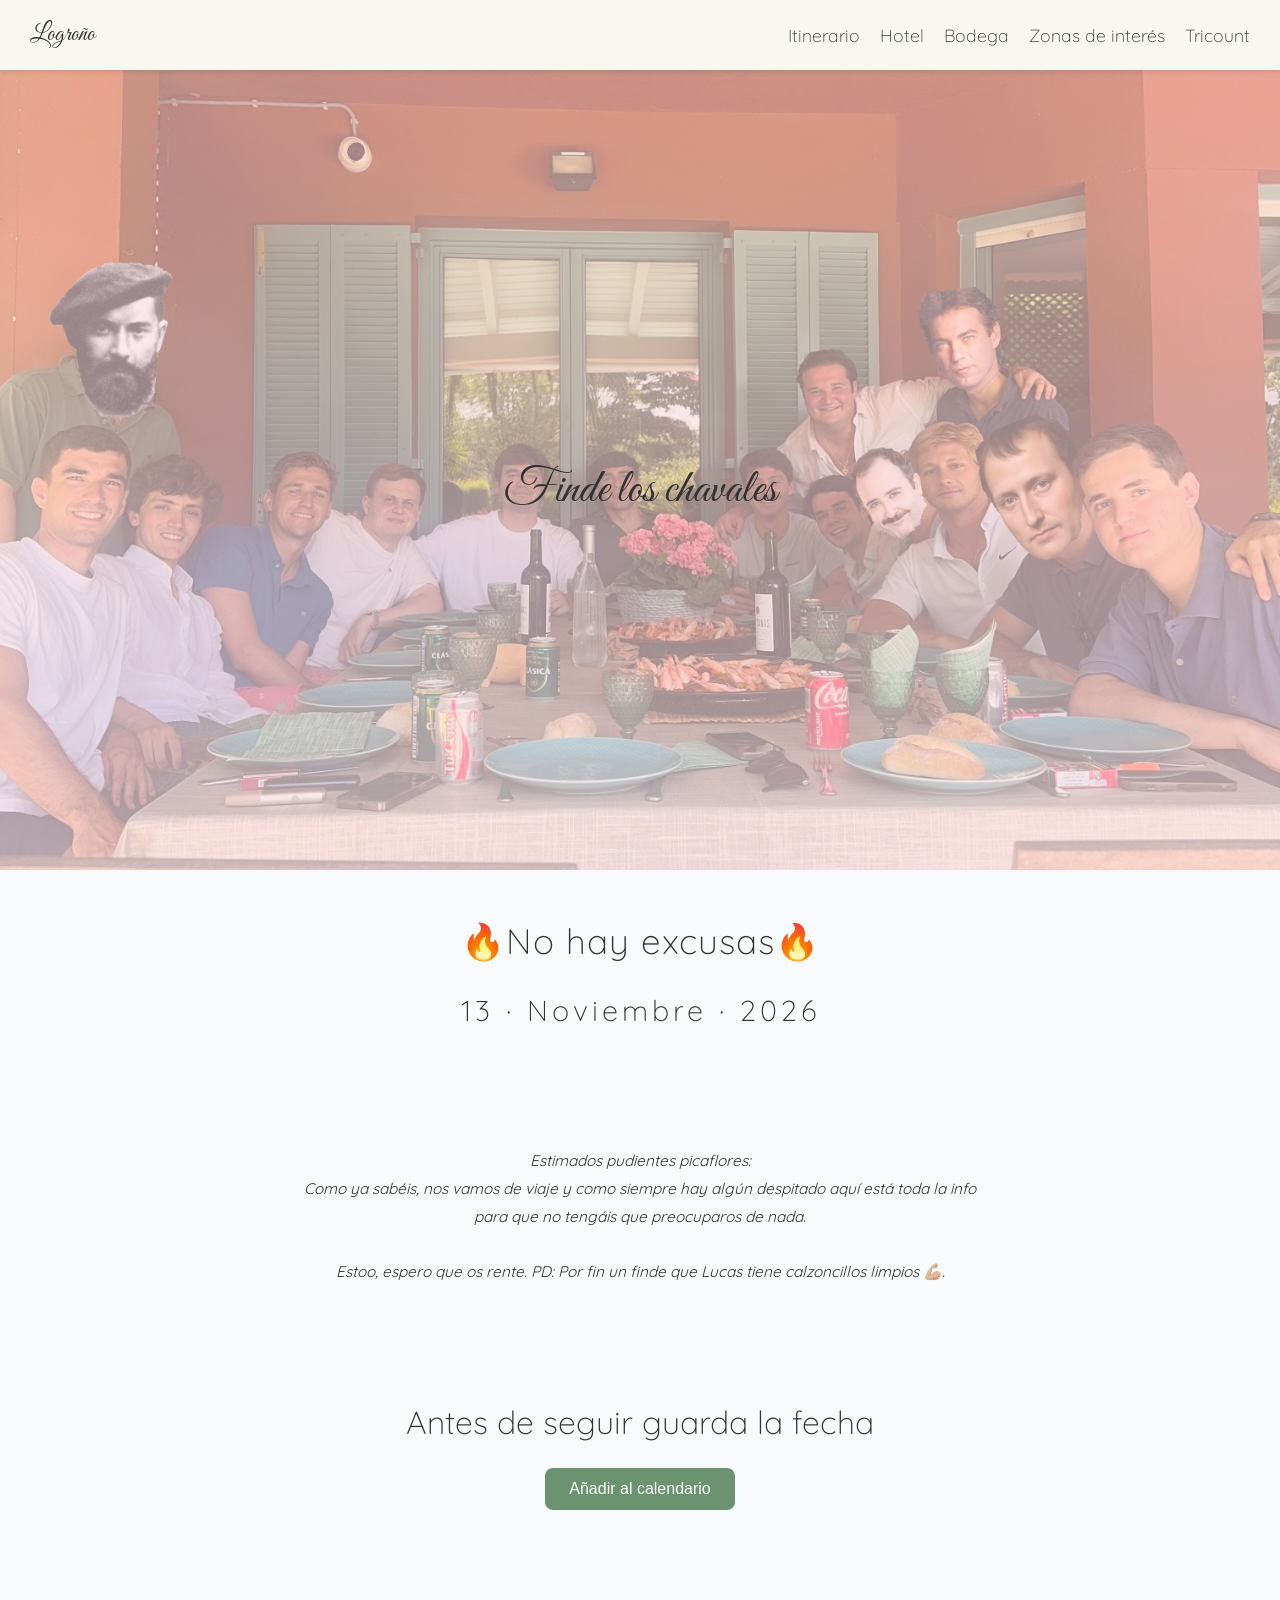
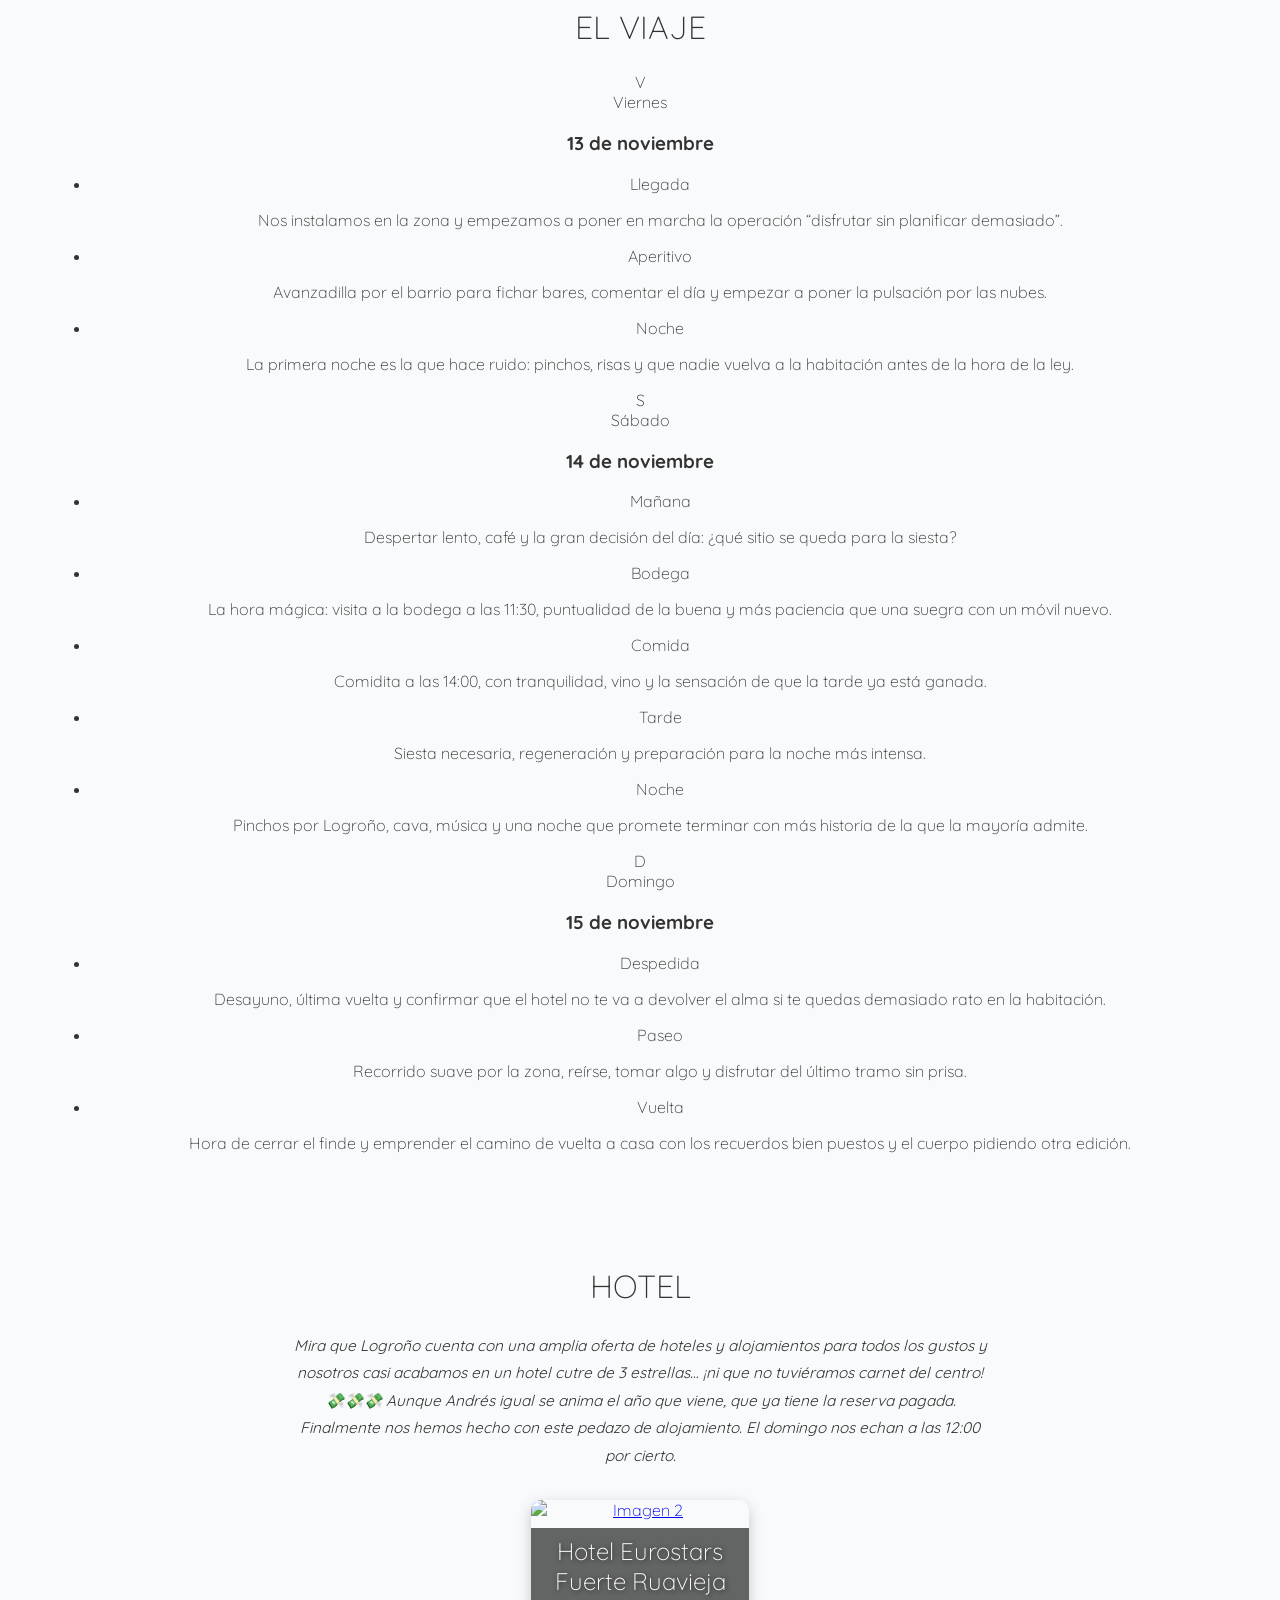
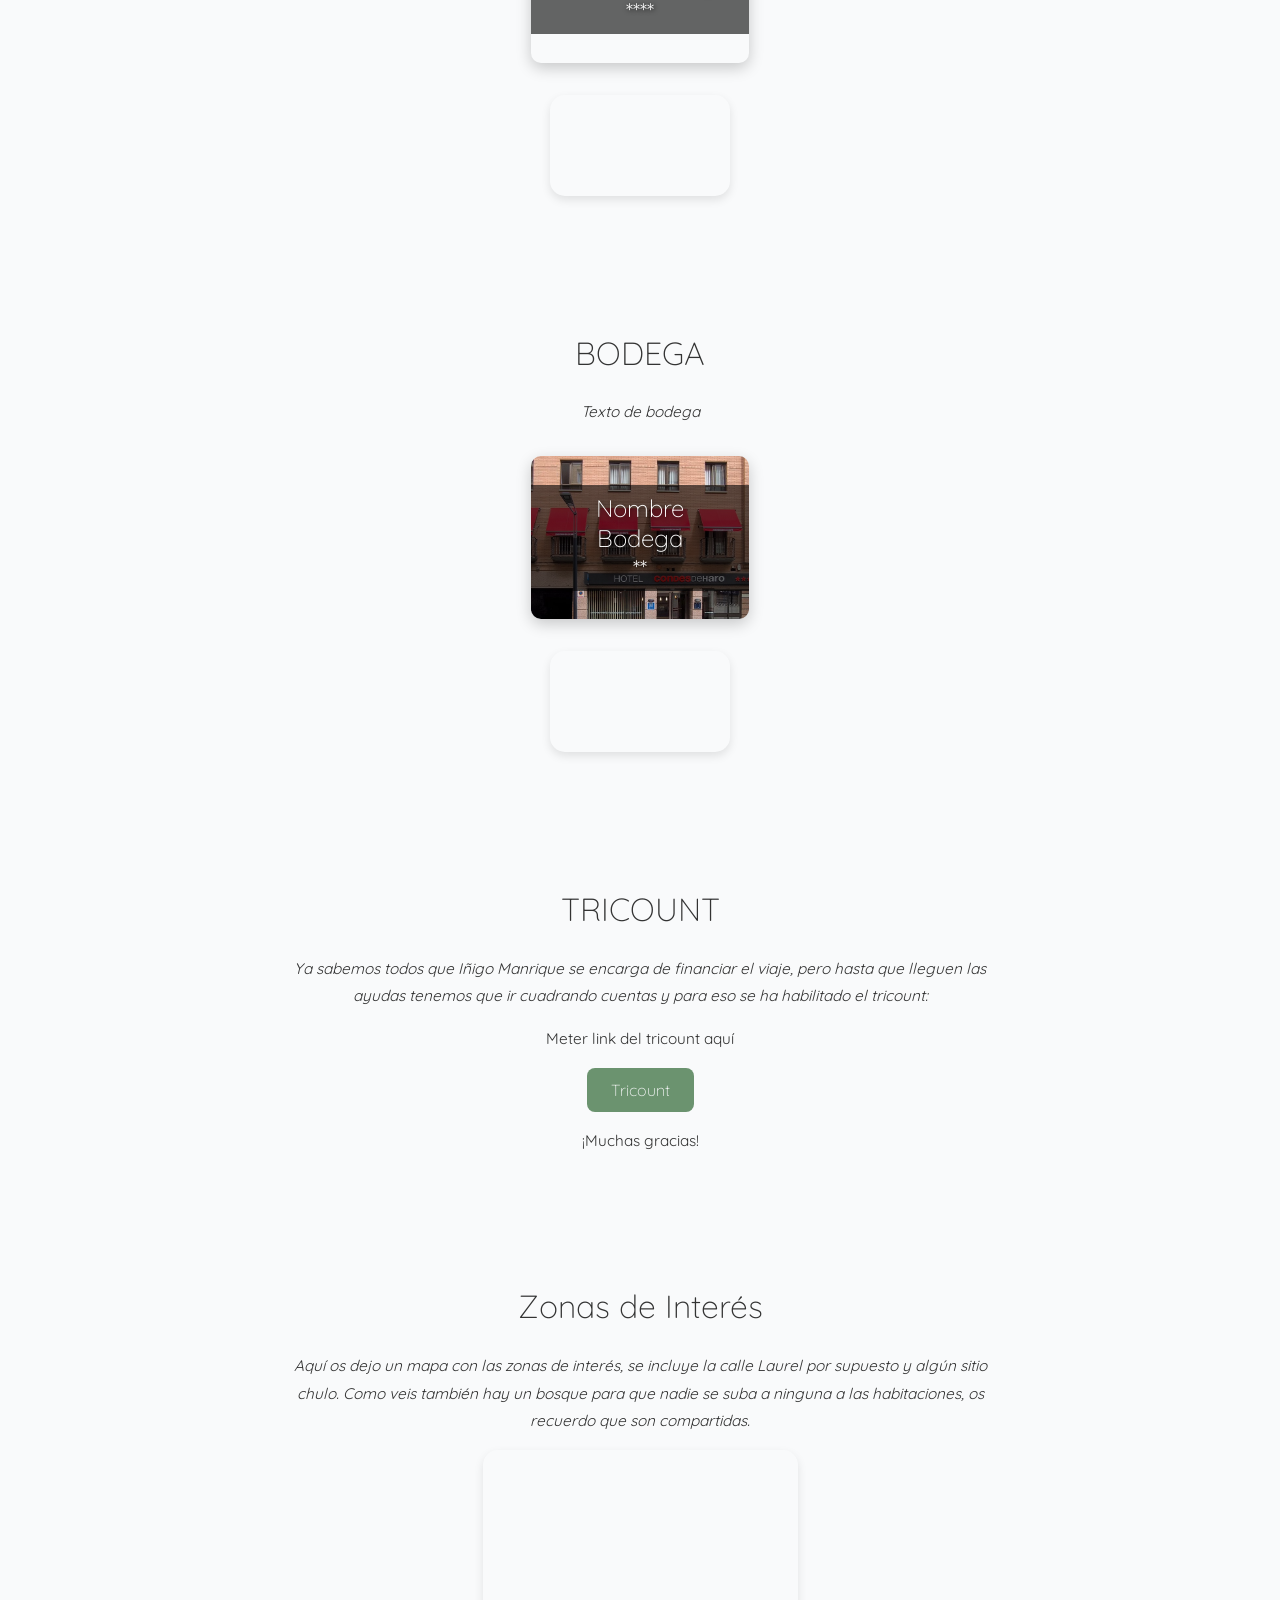
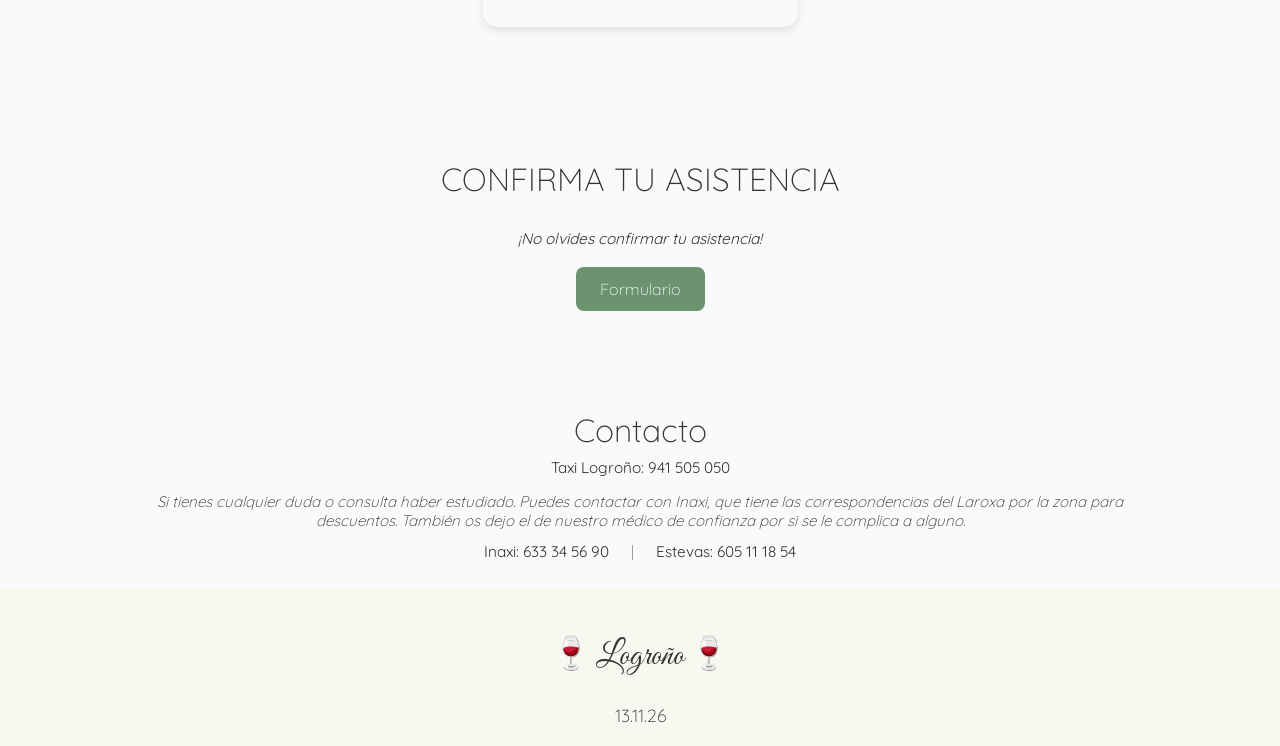
==== commit fa083940: "Update index.html" ====
--- a/index.html
+++ b/index.html
@@ -65,6 +65,40 @@
 })();
 </script> -->
 
+<script>
+function añadirCalendario() {
+    const evento = [
+        "BEGIN:VCALENDAR",
+        "VERSION:2.0",
+        "PRODID:-//Viaje con los chavales//ES",
+        "BEGIN:VEVENT",
+        "UID:viaje-chavales-20261113",
+        "DTSTAMP:20260922T000000Z",
+        "DTSTART:20261113T150000",
+        "DTEND:20261115T235900",
+        "SUMMARY:Viaje con los chavales",
+        "DESCRIPTION:Viaje con los chavales",
+        "END:VEVENT",
+        "END:VCALENDAR"
+    ].join("\r\n");
+
+    const blob = new Blob([evento], {
+        type: "text/calendar;charset=utf-8"
+    });
+
+    const url = URL.createObjectURL(blob);
+
+    const enlace = document.createElement("a");
+    enlace.href = url;
+    enlace.download = "viaje-con-los-chavales.ics";
+    document.body.appendChild(enlace);
+    enlace.click();
+    document.body.removeChild(enlace);
+
+    URL.revokeObjectURL(url);
+}
+</script>
+
 
 
 <body>
@@ -147,63 +181,61 @@
 </div>
 </section>
 
+
+<section class="hotels-section">
+  <div class="hotels-content">
+      <h2>Antes de seguir guarda la fecha</h2>
+      <button class="boton-formulario" onclick="añadirCalendario()">
+        <a >Añadir al calendario</a>
+      </button>
+    </div>
+</section>
+
   <!-- ITINERARIO -->
 <section class="timeline" id="itinerario">
   <h2>EL VIAJE</h2>
 
-  <div class="timeline-container">
-    
-    <!-- <h2>Itinerario</h2> -->
-
-    <div class="timeline-item">
-      <div class="icon">
-        <!-- Iglesia -->
-        <svg preserveAspectRatio="xMidYMid meet" data-bbox="48.003 19.993 103.998 160.007" viewBox="48.003 19.993 103.998 160.007" height="200" width="200" xmlns="http://www.w3.org/2000/svg" data-type="color" role="presentation" aria-hidden="true" aria-label="">
-            <g>
-                <path d="M135.813 98.154c.665-.406 1.305-.433 1.886.112.553.519.577 1.191.428 1.912.469-.205.523-.251.468-.676-.125-.97-.248-1.939-.546-2.881a63.445 63.445 0 0 1-1.043-3.681 3.79 3.79 0 0 1 .025-1.874c.271-1.047 1.164-1.47 2.149-1.025.682.308 1.096.845 1.322 1.544.212.658.27 1.339.261 2.022-.01.717-.07 1.433-.111 2.149-.016.277-.042.554-.069.899.191-.098.326-.165.458-.237.655-.353 1.345-.588 2.094-.603.588-.011 1.14.126 1.417.702.291.603.015 1.124-.373 1.586-.367.438-.844.74-1.365.951-.857.347-1.725.665-2.594.978-.241.087-.421.183-.528.444-.7 1.699-1.769 3.088-3.406 3.986-.06.033-.109.084-.222.173 1.52.785 3.112.766 4.752.76-.026-.151-.04-.263-.065-.373-.064-.29-.155-.576-.197-.869-.16-1.124.476-1.975 1.597-2.113.829-.102 1.56.166 2.16.735.63.598.607 1.608-.03 2.325-.509.573-1.18.854-1.913 1.009l-.495.102c.121.5.255.966.342 1.44.148.807.308 1.616.388 2.432.145 1.482-.655 2.211-1.62 2.656-.626.288-1.274.474-1.979.364-.143-.022-.297.031-.488.055.052.194.084.342.131.485.27.826.341 1.679.308 2.54-.024.615-.333.803-.91.563a1.938 1.938 0 0 1-.482-.306c-.13-.108-.23-.254-.381-.426-.052.241-.09.438-.139.633-.092.368-.312.625-.679.732-1.033.299-1.621-.045-2.018-.736-.403-.702-.468-1.516-.194-2.393-.277-.09-.583-.133-.823-.284-.222-.139-.373-.392-.573-.615-.283.31-.575.71-1.089.805-.502.092-.915-.131-1.341-.391-.098.138-.181.267-.276.386-.365.456-.918.628-1.454.458-.493-.157-.756-.549-.788-1.176-.044-.853.068-1.464.433-2.328-.182-.115-.389-.211-.552-.356-.245-.218-.51-.44-.674-.715-.254-.425-.04-.853.446-.96.558-.124 1.091-.044 1.511.373.271.268.498.583.734.884.103.132.186.269.36.116-.017-.298-.106-.606-.031-.867.076-.264.314-.481.539-.799-.101-.199-.207-.499-.388-.743-.289-.393-.624-.752-.947-1.12-.242-.276-.504-.535-.739-.816-.756-.905-.793-2.128.434-2.911-.377-.389-.738-.784-1.126-1.149-.138-.131-.331-.096-.459.07-.052.068-.082.154-.121.232a2.824 2.824 0 0 1-1.46 1.37c-.464.2-.939.373-1.459.577-.008.162-.019.349-.027.537-.067 1.529.16 3.036.325 4.55.191 1.756.331 3.518.496 5.277.029.313.06.627.114.937.478 2.775 1.17 5.506 1.712 8.265.679 3.457 1.673 6.825 2.572 10.221.036.135.068.272.118.403 1.193 3.138 2.084 6.384 3.425 9.468 2.051 4.716 4.181 9.392 6.713 13.874.103.183.2.37.315.545 1.912 2.928 3.799 5.874 5.88 8.687a22.723 22.723 0 0 0 3.076 3.36c.882.796 1.71 1.652 2.557 2.486.136.134.271.281.359.447.057.107.083.306.022.382-.081.101-.277.191-.395.163-.284-.068-.581-.163-.818-.327-.428-.298-.861-.612-1.213-.992-1.793-1.936-3.618-3.848-5.067-6.075-.294-.452-.658-.859-1.002-1.276-.534-.647-1.109-1.263-1.613-1.932a535.857 535.857 0 0 1-4.655-6.279 49.436 49.436 0 0 1-1.698-2.524c-.836-1.306-1.821-2.478-2.998-3.488-.504-.433-.998-.877-1.503-1.309a5.132 5.132 0 0 0-2.182-1.091c-.453-.108-.608-.008-.573.453.031.412.096.847.262 1.219.45 1.003.886 2.026 1.464 2.956 1.933 3.112 4.131 6.029 6.652 8.693a17.225 17.225 0 0 0 2.737 2.358 33.655 33.655 0 0 1 4.562 3.769c.721.711 1.514 1.349 2.253 2.043.713.67 1.421 1.348 2.086 2.065.353.38.65.826.901 1.281.324.589.237 1.081-.266 1.51-1.139.971-2.409 1.694-3.95 1.735-1.339.036-2.63.308-3.911.666a15.665 15.665 0 0 1-5.027.544c-2.826-.14-5.654-.234-8.479-.379-1.377-.071-2.762-.158-4.079-.612-.622-.214-1.22-.513-1.803-.821-.405-.213-.718-.555-.942-.964-.278-.51-.207-.914.283-1.22.411-.256.867-.439 1.327-.666-.002.01.02-.032.008-.053-.96-1.608-1.479-3.39-2.037-5.158-.832-2.637-1.251-5.34-1.387-8.097-.123-2.482-.238-4.965-.425-7.443-.161-2.145-.399-4.286-.636-6.425-.272-2.452-.595-4.899-1.135-7.308a58.738 58.738 0 0 0-.952-3.597c-.11-.377-.352-.716-.545-1.066-.037-.067-.132-.102-.203-.154-.297.142-.416.408-.494.666-.262.868-.562 1.734-.725 2.623a37.417 37.417 0 0 0-.345 11.238 137.328 137.328 0 0 0 2.22 13.136c.638 2.909 1.583 5.729 2.569 8.534.487 1.387.955 2.78 1.159 4.244.141 1.007.225 2.015.065 3.033-.172 1.094-.748 1.851-1.823 2.131-.739.192-1.501.336-2.261.394-1.973.15-3.946.046-5.911-.156-1.684-.173-3.375-.311-5.046-.575-3.402-.538-6.561-1.769-9.499-3.564-.793-.484-1.524-1.053-2.144-1.754-.509-.575-.865-1.231-.994-1.993-.175-1.032.126-1.669 1.015-2.21.089-.054.18-.105.3-.175-.057-.368-.127-.742-.171-1.118-.169-1.43.026-2.834.381-4.211.634-2.454 1.312-4.898 1.97-7.346a110.315 110.315 0 0 0 2.647-12.839c.288-1.994.469-4.003.236-6.017-.078-.673-.252-1.337-.416-1.996-.06-.242-.218-.46-.343-.712-.321.153-.42.409-.491.646-.26.87-.563 1.735-.72 2.625-.387 2.186-.715 4.383-1.041 6.58-.311 2.093-.577 4.194-.889 6.287a354.533 354.533 0 0 1-1.02 6.479 47.707 47.707 0 0 1-1.359 5.874c-.213.706-.5 1.378-.928 1.987-.574.818-1.357 1.217-2.347 1.279a16.602 16.602 0 0 1-5.997-.712c-1.598-.492-2.708-1.468-3.353-3-.785-1.865-1.009-3.814-.834-5.812.215-2.453.794-4.835 1.573-7.16.899-2.685 1.894-5.338 2.844-8.006 1.126-3.163 2.231-6.333 3.376-9.489.96-2.646 1.959-5.279 2.953-7.912a28.27 28.27 0 0 1 .867-2.082c1.212-2.567 1.902-5.294 2.464-8.057.24-1.181.397-2.378.596-3.6-.197-.228-.417-.325-.755-.159-.423.209-.796.101-1.12-.269-.416-.475-.764-.493-1.322-.134-.377.242-.625.197-.881-.193-.575-.873-.606-1.8-.237-2.757.019-.049.045-.095.065-.144.019-.046.033-.093.059-.164-.079-.046-.15-.089-.223-.129-.449-.246-.778-.613-.938-1.09-.338-1.012-.467-2.05-.146-3.093.08-.259.232-.512.405-.723.312-.38.698-.439 1.123-.187.206.123.394.292.559.469.432.464.775.99 1.021 1.577.155.37.315.739.497 1.167.109-.134.203-.227.27-.336.377-.618.656-1.274.749-1.999.102-.795-.297-1.488-1.064-1.706-.497-.141-1.03-.236-1.544-.225-.988.022-1.6-.455-1.911-1.328-.258-.722-.45-1.471-.628-2.219-.217-.911-.538-1.769-1.043-2.561a57.217 57.217 0 0 1-1.11-1.841c-.546-.93-.718-1.966-.789-3.018-.065-.96-.053-1.925-.123-2.885a9.497 9.497 0 0 0-.28-1.592c-.274-1.103-.597-2.193-.87-3.295-.27-1.091-.592-2.171-1.111-3.16-.597-1.137-.688-2.296-.425-3.513.307-1.421.259-2.841.123-4.281a149.582 149.582 0 0 1-.507-7.014c-.042-.881.155-1.773.235-2.66.114-1.272.219-2.545.328-3.817.027-.309.057-.618.098-1.052-.132.197-.213.286-.259.39-1.012 2.307-2.026 4.611-2.391 7.138-.233 1.612-.173 3.216.094 4.809.237 1.413.562 2.812.824 4.221.105.566.162 1.143.209 1.717.021.257-.004.529-.064.781-.125.522-.55.728-1.048.522-.207-.086-.396-.215-.657-.361.05.152.079.253.117.352.025.065.059.127.093.188a21.203 21.203 0 0 1 2.348 6.481c.208 1.098.513 2.181.664 3.286.228 1.666-.475 2.617-2.068 2.976.071.105.122.204.195.283.562.599 1.126 1.197 1.695 1.791 1.567 1.635 2.793 3.489 3.61 5.609.101.261.199.526.333.769.056.102.205.153.39.283.028.31.129.714-.033 1.155-.11.3-.082.656-.091.988-.033 1.214-.258 2.396-.559 3.568a5.52 5.52 0 0 0-.149 1.034c-.079 1.292-.057 2.595-.228 3.874-.26 1.939-.461 3.897-1.046 5.776a60.262 60.262 0 0 1-1.298 3.769c-.765 1.986-.863 3.985-.245 6.017.656 2.159.552 4.32.039 6.482-.331 1.396-.768 2.759-1.238 4.116-.474 1.369-.825 2.781-1.223 4.175-.211.74-.373 1.495-.62 2.222-.482 1.417-.715 2.882-.953 4.35-.364 2.244-.747 4.485-1.121 6.727a7.086 7.086 0 0 1-1.188 2.942c-.369.527-.614 1.09-.546 1.763.059.583.275 1.074.692 1.486.31.307.639.606.889.958.195.275.349.616.405.948.139.819-.314 2.375-1.49 2.903-.6.269-1.244.452-1.882.618-.81.211-1.636.359-2.453.544-1.018.231-1.875.745-2.587 1.507-.048.051-.096.102-.135.159-.017.025-.011.065-.025.167.34-.076.657-.146.974-.22 1.138-.265 2.272-.548 3.415-.792 1.771-.379 3.506-.162 5.22.36 1.504.459 2.865 1.193 4.126 2.123.223.164.434.359.608.573.551.68.566 1.452-.016 2.099a3.82 3.82 0 0 1-1.071.817c-.492.254-1.029.434-1.562.594-1.705.51-3.418.993-5.125 1.493-1.74.51-3.525.705-5.326.751-.587.015-1.181-.094-1.766-.178-.57-.082-.985-.417-1.297-.893-.454-.694-.643-1.467-.687-2.283-.055-1.031.143-2.019.499-2.981l.19-.521c-.156-.055-.303-.097-.442-.156-.336-.143-.688-.263-.999-.45-.545-.328-.796-.839-.681-1.472a6.56 6.56 0 0 1 .361-1.309 8.768 8.768 0 0 1 1.707-2.687c.069-.074.13-.155.222-.265-.274-.103-.516-.192-.756-.283-.716-.273-1.06-.77-1.068-1.563-.015-1.543.265-2.982 1.159-4.281.596-.865.716-1.884.75-2.909.033-.98.052-1.96.083-2.939.038-1.198.37-2.347.59-3.515.314-1.667.663-3.329.918-5.005.152-.999.174-2.02.211-3.032.048-1.311.046-2.625.08-3.937a6.956 6.956 0 0 1 .793-3.02c.768-1.495 1.713-2.847 3.094-3.845.07-.051.148-.092.273-.169-.277-.115-.451-.193-.63-.26-.983-.365-1.584-1.071-1.966-2.043-.584-1.486-.647-2.991-.349-4.536.348-1.81.543-3.633.466-5.48-.069-1.645-.195-3.285-.622-4.883a3.918 3.918 0 0 0-.495-1.119c-.014.106-.04.211-.041.317-.002.823-.003 1.645.004 2.468a5 5 0 0 1-.61 2.468c-.586 1.079-1.205 2.137-2.105 2.99-.35.332-.397.665-.172 1.075.703 1.283.607 2.583.08 3.897a9.514 9.514 0 0 1-1.423 2.437c-.124.153-.173.366-.263.547-.178.358-.332.732-.549 1.065-.203.311-.238.598-.105.937.325.833.355 1.698.295 2.583-.175 2.607-.642 5.168-1.11 7.733a25.26 25.26 0 0 0-.353 3.178c-.15 2.813-.284 5.629-.364 8.445-.057 2-.226 3.987-.563 5.952-.343 1.997-.794 3.977-1.23 5.957-.36 1.634-1.317 2.831-2.783 3.625-.122.066-.236.148-.352.225-.01.006-.008.03.008-.038.241.285.482.517.659.791.35.541.736 1.075.98 1.665.514 1.243.947 2.519 1.411 3.782.048.131.08.268.11.405.139.625-.004 1.006-.565 1.323a9.29 9.29 0 0 1-1.19.537c-.618.241-1.257.427-1.865.689-.985.424-2.006.428-3.038.321-.693-.072-1.382-.195-2.072-.293-.42-.06-.629-.222-.627-.635.004-1.451-.138-2.906.083-4.351.209-1.367.918-2.401 2.147-3.054.63-.334 1.267-.654 1.909-1.077-.305-.071-.61-.141-.914-.213-.458-.108-.92-.202-1.374-.327-1.447-.396-2.195-1.409-2.293-2.854a16.75 16.75 0 0 1 .076-3.037c.385-3.338.957-6.648 1.647-9.936.436-2.079.65-4.183.796-6.296.228-3.299.404-6.602.64-9.901.087-1.22.293-2.431.427-3.649.143-1.304.28-2.61.391-3.917.094-1.101.401-2.093 1.264-2.816-.176-.511-.401-.989-.5-1.492a10.718 10.718 0 0 1-.186-1.876 272.297 272.297 0 0 1-.039-6.196c.013-1.862-.166-3.704-.466-5.537-.388-2.375-.512-4.765-.427-7.168.047-1.329.095-2.659.173-3.986.034-.572.146-1.139.231-1.773-.611-.11-1.258-.217-1.9-.345-.821-.164-1.643-.323-2.455-.523-.755-.186-1.424-.569-2.044-1.035-.661-.496-.918-1.155-.799-1.978.18-1.253.757-2.292 1.72-3.09a5.334 5.334 0 0 0 1.333-1.657c.35-.665.711-1.325 1.08-1.98.143-.254.209-.512.192-.801-.043-.716-.087-1.431-.118-2.148-.044-.996-.115-1.993-.105-2.988.02-1.928-.11-3.846-.248-5.767a25.056 25.056 0 0 1 0-3.356c.163-2.619.378-5.236.588-7.852.145-1.807.496-3.57 1.257-5.229.51-1.112 1.029-2.221 1.561-3.323.305-.632.679-1.22 1.197-1.71a.75.75 0 0 0 .205-.45c.139-1.773.546-3.481 1.097-5.17.319-.977.537-1.993.728-3.005.187-.992.738-1.673 1.632-2.029 1.538-.613 3.088-1.145 4.776-1.3 2.574-.236 5.112-.742 7.557-1.626a6.046 6.046 0 0 0 1.227-.581c.81-.523 1.665-.558 2.564-.358.068.015.131.05.197.07.049.014.101.018.182.032.275-.345.581-.68.83-1.054.344-.515.814-.619 1.371-.514.772.146 1.531.005 2.293-.089.068-.008.133-.04.241-.075-.303-.264-.644-.376-.984-.486-.452-.146-.545-.207-.458-.666.166-.882-.007-1.742-.064-2.612-.141-2.145.221-4.148 1.387-6.021 1.106-1.777 2.748-2.668 4.641-3.25.214-.066.447-.091.672-.096 1.396-.029 2.793-.068 4.189-.059.617.004 1.194.229 1.725.557.55.339 1.124.641 1.66 1 .418.28.829.587 1.181.944.49.497.924 1.049 1.378 1.581.636.747 2.127 3.608 1.876 4.525a.865.865 0 0 1-.538.602c-.7.28-2.785-1.681-3.45-2.121-.183-.121-.389-.206-.626-.329-.021.172-.035.272-.046.372-.092.886-.167 1.774-.281 2.657-.07.537-.235.645-.77.63-.105-.003-.209-.01-.314-.017-.41-.026-.724.144-.901.507-.199.407-.395.822-.527 1.254-.184.605-.513.978-1.179.986-.226.003-.451.065-.676.063-.363-.004-.509-.138-.537-.502-.024-.313-.015-.63-.01-.945.014-.833-.093-1.635-.483-2.39-.119-.23-.249-.336-.507-.37-.657-.086-1.116.206-1.594.76.155-.053.207-.057.242-.084.349-.264.71-.278 1.069-.036.385.259.634.602.573 1.098-.026.208-.06.415-.101.621-.086.426-.208.845-.062 1.288.047.142.023.314.008.47-.092.929-.608 1.37-1.606 1.352-.053.089-.134.184-.171.295-.3.894-.613 1.784-.878 2.688-.162.553-.087 1.106.183 1.63.376.73.712 1.483 1.115 2.197.184.325.455.619.741.865.702.604 1.448 1.156 2.151 1.758.625.536 1.082.253 1.819.083.329-.076.556-.302.706-.643.246-.561.653-.798.471-1.414-.084-.285.017-.536.275-.734.815.051.311-.442-.068-.65-.076-.042-.162-.066-.238-.108-.197-.109-.345-.256-.277-.504.058-.214.225-.301.436-.307.14-.004.28-.005.419.001.435.018.869.039 1.328.06l.294-.854c-.091-.116-.196-.231-.28-.361-.123-.191-.153-.411-.004-.588.073-.086.242-.137.36-.126.23.022.389.177.393.418.007.41.22.598.625.645.064-.234.072-.501.203-.674.136-.179.078-.217.314-.364-.058-.515-.157-1.211-.182-1.749-.019-.414-.065-.829 0-1.239.031-.192.566-.286.706-.431.31-.323.431-.711.483-1.135.111-.902.232-1.802.328-2.705.07-.669-.044-.661.047-.793.182-.21.572-.19.385.969-.142.879-.216 1.769-.314 2.655-.053.481-.198.918-.523 1.29-.312.357-.974.375-.638 1.245.043.592.106 1.565.163 2.195.451-.021 1.225-.119 1.656-.3.336-.141.537-.772.544-1.125.01-.457.245-.782.504-1.121.917-1.198 2.105-2.029 3.477-2.613.316-.134.321-.121.634.017.009.243-.156.376-.338.476-.197.109-.41.191-.621.274-.79.311-1.506.733-2.072 1.381-.276.316-.578.612-.829.947a1.575 1.575 0 0 0-.284.652c-.114.674-.534 1.628-1.199 1.803-.421.111-.979-.01-1.346.073-.255.109-.4-.364-.387.803.051.275.534.558.532.946-.002.404-.355.45-.764.692.157.174.125.763.26.916.16.182.26.389.136.622-.122.229-.343.197-.556.161-.067-.011-.138-.002-.249-.002 0 .204-.009.392.002.578.025.434-.114.788-.47 1.05a.94.94 0 0 0-.193.173c-.206.265-.209.504.033.747.233.234.48.467.757.642.649.411 1.306.812 1.984 1.171.855.452 1.482 1.089 1.846 1.991.594 1.473.888 3.013 1.032 4.587.027.294.033.59.053.959.145-.104.243-.16.324-.235.308-.285.614-.572.911-.867.094-.094.171-.21.233-.329.134-.259.344-.312.505-.082.115.165.21.378.223.575.054.867-.168 1.667-.705 2.357-.329.422-.686.437-1.061.052-.181-.185-.314-.416-.505-.674-.993.659-2.125 1.03-3.324 1.426.148.108.243.173.333.244.41.326.83.64 1.223.985.454.398.766.899 1.003 1.456.191.449.394.9.648 1.315.459.751.823 1.54 1.113 2.368.393 1.123.796 2.242 1.526 3.207.124.164.22.363.28.561.374 1.237.752 2.473 1.089 3.72.141.521.164 1.072.277 1.602.072.339.169.684.327.99.329.636.684 1.262 1.069 1.865.214.334.492.634.776.914.26.256.555.482.855.692.947.663 1.688 1.509 2.295 2.488.276.445.588.867.914 1.344.085-.131.163-.233.222-.344a15.503 15.503 0 0 1 3.245-4.221c.631-.579 1.234-1.189 1.855-1.779a.958.958 0 0 0 .311-.582c.073-.484.176-.963.277-1.442.241-1.134.722-1.347 1.745-.785.585-.637.491-1.739-.263-2.408-.15.211-.289.428-.449.627-.22.275-.46.528-.837.586-.557.085-.924-.233-.909-.793.018-.659.464-1.157 1.124-1.242.206-.027.415-.027.659-.042.274-.612.387-1.262.392-1.928.016-2.417-.261-4.785-1.242-7.026a9.595 9.595 0 0 1-.799-3.089c-.203.061-.383.107-.558.168-1.149.4-2.336.574-3.548.602-.681.016-1.362.035-2.042.059-1.094.039-1.808-.374-2.244-1.38-.455-1.051-.637-2.137-.284-3.272.112-.358.139-.743.15-1.129a6.939 6.939 0 0 0-.83 2.277c-.358-.107-.377-.335-.406-.53-.067-.442 0-.872.181-1.282.063-.144.144-.282.191-.431.16-.504.055-.743-.444-.919a1.585 1.585 0 0 1-1.01-.99c-.092-.246-.208-.484-.281-.734-.173-.596-.594-.934-1.148-1.127a8.349 8.349 0 0 0-.91-.242c-1.115-.253-1.752-1.728-1.279-2.681.294-.592.519-1.222.726-1.851.327-.992.116-1.897-.541-2.702-.447-.549-.548-1.135-.276-1.811.249-.621.529-1.216.926-1.757.46-.626.81-1.307.962-2.078.11-.56.089-1.109-.112-1.652-.273-.738-.003-1.339.745-1.621.692-.261 1.373-.213 2.005.198.586.381 1.167.769 1.747 1.158.29.194.571.404.863.595a4.68 4.68 0 0 0 1.684.693c.291.056.583.118.864.211.785.258 1.391.729 1.679 1.531a.774.774 0 0 0 .401.451c.309.162.613.336.908.523 1.118.71 1.908 1.681 2.279 2.965.16.553.33 1.11.415 1.677.204 1.355-.047 2.612-.935 3.699a3.306 3.306 0 0 0-.186.254c-.309.459-.232.665.31.821.468.134.951.229 1.404.402.729.279 1.262.797 1.611 1.501.171.344.334.696.539 1.02.694 1.098.686 2.254.282 3.429-.303.881-.715 1.711-1.38 2.389-.047.048-.079.11-.114.16.026.044.037.084.062.102.767.521 1.104 1.322 1.423 2.146a41.014 41.014 0 0 0 1.963 4.346c.841 1.595 1.464 3.287 2.042 4.996.568 1.677 1.034 3.378 1.28 5.133.117.831.174 1.67.26 2.505.074.721.267 1.407.596 2.054.577 1.138 1.128 2.291 1.736 3.412.601 1.11.939 2.298 1.13 3.529.239 1.538.424 3.084.636 4.625.055.398.101.8.186 1.192.235 1.087.263 2.185.242 3.29-.022 1.19-.027 2.38-.033 3.57-.006 1.198.19 2.369.493 3.524.035.135.083.267.129.399.023.064.057.123.098.208l.517-.052c.52-.05 1.008.048 1.458.317.459.275.622.699.557 1.209-.062.485-.308.862-.781 1.031-.488.174-.951.079-1.294-.309-.299-.338-.536-.729-.828-1.136-.701.591-.684 1.369-.593 2.21.225.036.438.039.627.108.358.13.727.258 1.045.46.439.28.546.669.386 1.084a1.06 1.06 0 0 1-1.119.688c-.521-.066-.909-.348-1.168-.798-.129-.225-.228-.467-.339-.698-.7.167-.992.7-.71 1.326.106.235.271.449.439.648.237.28.501.537.755.802.583.611 1.085 1.275 1.337 2.099.382.044.721.017 1.015-.217a.837.837 0 0 0 .331-.613c.042-.371.146-.769.342-1.08.38-.604.841-1.157 1.273-1.728.094-.124.207-.232.306-.343-.026-.048-.034-.086-.058-.103-.969-.697-1.162-1.646-.893-2.746.041-.17.107-.335.135-.506.05-.306.098-.615.113-.924.025-.524.025-1.049.033-1.573.003-.172 0-.345 0-.488-.341-.206-.67-.371-.962-.588a2.828 2.828 0 0 1-.983-1.269c-.092-.241-.114-.482.072-.691.19-.213.444-.202.681-.127.196.062.377.176.559.276.115.064.221.145.407.269-.14-.392-.272-.692-.352-1.006-.086-.336-.163-.683-.17-1.027-.01-.471.292-.734.766-.738.492-.004.866.24 1.182.588.458.505.651 1.128.646 1.786a6.487 6.487 0 0 1-.21 1.549c-.086.337-.076.55.255.751zM99.719 84.826c.165.427.323.777.435 1.141.113.367.178.748.269 1.121a7.702 7.702 0 0 1-.162 4.294c-.22.68-.369 1.386-.513 2.087-.331 1.613-.739 3.2-1.369 4.729-.44 1.068-.724 2.187-.973 3.318-.236 1.074-.552 2.13-.833 3.194-.246.929-.513 1.852-.735 2.787-.202.85-.32 1.72-.538 2.565-.206.796-.632 1.444-1.518 1.628-.075.609-.145 1.199-.22 1.788-.401 3.175-1.172 6.252-2.425 9.202-.355.837-.729 1.667-1.05 2.517a582.615 582.615 0 0 0-2.82 7.57c-1.175 3.238-2.313 6.489-3.479 9.731-.982 2.731-2.023 5.441-2.96 8.188-.786 2.303-1.377 4.665-1.59 7.101-.143 1.639.027 3.247.569 4.811.538 1.553 1.561 2.531 3.168 2.988 1.841.523 3.695.705 5.594.592.732-.043 1.299-.341 1.725-.94a5.46 5.46 0 0 0 .838-1.798c.404-1.556.834-3.11 1.146-4.685.394-1.989.696-3.997 1.012-6.001.352-2.229.69-4.46 1.006-6.694.351-2.476.617-4.966 1.148-7.413.2-.921.449-1.833.713-2.738.096-.33.264-.652.46-.936.421-.608 1.026-.595 1.448.02.157.228.303.482.376.745.177.638.363 1.283.447 1.937.26 2.045.147 4.092-.135 6.124a106.282 106.282 0 0 1-2.766 13.509c-.662 2.411-1.325 4.822-1.963 7.239-.309 1.172-.462 2.371-.367 3.587.028.357.099.712.15 1.06.124 0 .177.01.224-.002 1.216-.304 2.451-.359 3.694-.276a5.381 5.381 0 0 1 2.2.625c.436.233.826.523 1.121.929.834 1.15.475 2.56-.807 3.164-.72.339-1.483.409-2.254.276-2.018-.347-3.459-1.491-4.416-3.281-.08-.15-.158-.303-.236-.451-.815.358-1.06.826-.886 1.63.149.688.5 1.263.983 1.763.624.647 1.344 1.172 2.113 1.626a26.538 26.538 0 0 0 7.706 3.063c1.57.354 3.166.529 4.766.677 2.227.207 4.456.4 6.693.276a14.778 14.778 0 0 0 2.381-.319c1.125-.251 1.538-.8 1.609-1.956a11.225 11.225 0 0 0-.152-2.614c-.219-1.264-.623-2.475-1.048-3.679-1.13-3.202-2.179-6.431-2.82-9.769-.594-3.091-1.113-6.197-1.612-9.304-.316-1.969-.544-3.952-.62-5.948-.074-1.928.012-3.851.199-5.768.151-1.55.374-3.093.821-4.59.149-.5.328-1.002.578-1.457.493-.898 1.317-.929 1.907-.084.227.325.421.694.543 1.071.307.947.604 1.9.836 2.868.686 2.863 1.057 5.777 1.403 8.698.493 4.157.738 8.33.931 12.509.08 1.728.251 3.456.475 5.172.257 1.966.874 3.852 1.496 5.727.296.893.687 1.756 1.057 2.623.106.249.287.465.424.681.197-.028.336-.04.472-.068 2.608-.535 5.02.112 7.349 1.232a3.4 3.4 0 0 1 .814.565c.422.391.352.824-.159 1.099a2.5 2.5 0 0 1-.635.239c-1.872.405-3.709.354-5.487-.444-1.031-.463-1.964-1.06-2.713-1.938-.614.186-1.229.303-1.665.811.172.454.457.769.829.967.521.277 1.058.542 1.616.728 1.169.389 2.394.48 3.616.535 2.599.117 5.2.209 7.799.32 1.909.082 3.809.061 5.67-.442 1.488-.402 2.985-.687 4.534-.745 1.255-.047 2.285-.702 3.217-1.5.266-.228.298-.385.121-.695-.207-.362-.429-.73-.714-1.029a62.614 62.614 0 0 0-2.196-2.177c-.76-.723-1.566-1.398-2.31-2.136a29.783 29.783 0 0 0-4.022-3.354c-1.008-.697-1.96-1.465-2.813-2.35-2.756-2.856-5.129-6.011-7.182-9.402-.549-.906-.942-1.91-1.373-2.884a3.065 3.065 0 0 1-.259-1.487c.059-.748.462-1.077 1.191-.945.837.151 1.618.464 2.285.992 1.982 1.568 3.815 3.272 5.166 5.455.763 1.232 1.652 2.385 2.486 3.573.056.08.126.149.19.223-.29-.714-.63-1.396-.999-2.061-2.103-3.798-3.862-7.762-5.606-11.732-1.395-3.174-2.323-6.52-3.547-9.758-.062-.163-.098-.336-.145-.504-.974-3.468-1.928-6.941-2.592-10.487-.338-1.804-.746-3.595-1.106-5.396-.13-.651-.157-1.326-.331-1.963-.211-.767-.31-1.539-.361-2.326-.077-1.187-.154-2.375-.267-3.559-.18-1.9-.375-3.797-.278-5.71.006-.118.001-.237.001-.348-.278-.052-.523-.073-.753-.146-.573-.181-.814-.708-.559-1.248.094-.199.244-.391.413-.532.253-.21.536-.39.825-.55.193-.107.277-.227.273-.451-.007-.492-.022-.949-.361-1.379-.474-.603-.417-1.09.036-1.721a.769.769 0 0 0 .132-.476c-.105-1.149-.14-2.315-.369-3.44-.557-2.741-1.212-5.46-2.094-8.122a18.5 18.5 0 0 0-3.096-5.735c-.679-.855-1.047-1.776-1.117-2.874-.057-.888-.291-1.764-.461-2.726-.565.531-1.05 1.005-1.556 1.457-1.144 1.023-2.077 2.219-2.879 3.521-.238.386-.447.792-.643 1.202-.06.125-.086.317-.034.436.439.991.599 2.045.704 3.108.043.433.041.874.027 1.31a.625.625 0 0 1-.48.618c-.289.083-.513-.049-.698-.251-.105-.115-.217-.242-.269-.384-.164-.457-.353-.915-.439-1.389-.174-.95-.045-1.884.323-2.778.113-.275.085-.518.022-.805-.118-.541-.468-.928-.747-1.367-.665-1.046-1.475-1.95-2.507-2.646-.101-.068-.193-.15-.293-.221a5.176 5.176 0 0 1-1.571-1.803c-.197-.37-.412-.732-.64-1.084-.37-.57-.573-1.192-.666-1.861-.15-1.077-.391-2.131-.814-3.14a7.068 7.068 0 0 1-.323-1.052c-.131-.535-.376-1.006-.668-1.471-.314-.5-.583-1.033-.823-1.573-.22-.494-.383-1.014-.556-1.527a10.51 10.51 0 0 0-.953-2.039 14.646 14.646 0 0 1-.757-1.495c-.604-1.333-1.703-2.07-3.005-2.612-.058.1-.107.154-.124.218-.255.948-.329 1.9.032 2.837.302.783.581 1.581.963 2.324.724 1.407 1.254 2.886 1.744 4.381.217.662.357 1.35.534 2.026.154.591.258 1.201.476 1.767.709 1.843.965 3.75.934 5.711-.018 1.12.005 2.24-.015 3.36-.014.769-.035 1.541-.117 2.305-.107 1.011-.248 2.027-1.044 2.77zm-9.164 25.026c.451.027.795.251 1.07.586.179.217.375.23.598.088.324-.207.638-.131.938.046.164.097.314.221.465.338.262.202.354.216.57-.025.161-.179.309-.386.402-.606.135-.32.252-.657.313-.997.343-1.931.749-3.844 1.427-5.691.12-.326.193-.674.253-1.017a27.196 27.196 0 0 1 1.608-5.639c.243-.596.409-1.228.566-1.854.376-1.51.725-3.026 1.086-4.54.147-.616.266-1.243.17-1.871a52.905 52.905 0 0 0-.512-2.731c-.047-.227-.181-.436-.279-.664-.21.046-.361.1-.513.107a4.43 4.43 0 0 1-.831-.015c-.231-.033-.429-.169-.464-.434-.037-.275.102-.474.319-.617.237-.157.495-.153.754-.056.209.079.415.165.622.248.455-.404.715-.883.825-1.451.226-1.173.326-2.354.299-3.55-.02-.892-.029-1.786.003-2.678.073-2.056-.226-4.042-.972-5.965a8.674 8.674 0 0 1-.452-1.612c-.355-2.014-1.061-3.908-1.895-5.762-.401-.893-.807-1.783-1.205-2.677-.411-.924-.499-1.885-.312-2.876.026-.139.02-.284.031-.45-1.199.387-1.921 1.178-2.299 2.277a23.798 23.798 0 0 0-.71 2.468c-.234 1.043-.352 2.099-.127 3.174.283 1.352.527 2.712.774 4.071.262 1.445.575 2.885.742 4.342.188 1.639.434 3.256.894 4.841.31 1.069.393 2.168.312 3.276-.106 1.454-.399 2.876-.815 4.268-.362 1.212-.481 2.439-.313 3.685.291 2.162.239 4.33.19 6.5a2.306 2.306 0 0 1-.018.262c-.024.174-.113.328-.297.281-.097-.024-.165-.185-.232-.293-.024-.038-.004-.103-.008-.155-.093-1.097-.194-2.194-.279-3.292-.073-.936-.478-1.664-1.278-2.171-.497-.315-.741-.793-.744-1.37-.003-.593-.006-1.194.078-1.779.273-1.904.323-3.809-.07-5.693-.453-2.173-.982-4.33-1.484-6.493a1.255 1.255 0 0 0-.166-.383c-.337-.523-.931-.488-1.214.055-.193.372-.397.739-.616 1.097a1.693 1.693 0 0 1-.375.433c-.315.252-.644.121-.67-.276-.016-.237.026-.49.096-.719.154-.509.504-.883.955-1.139.264-.151.42-.349.512-.625.417-1.261.868-2.512 1.246-3.784.309-1.04.501-2.112.529-3.202.025-.979-.275-1.162-1.169-.766-.199.088-.414.256-.607-.006-.124-.169-.007-.291.357-.524 1.511-.968 2.538-2.29 2.818-4.1.133-.863.185-1.739.253-2.61.186-2.4.15-4.78-.415-7.147-.383-1.604-1.149-2.91-2.43-3.927-.329-.261-.674-.506-.97-.801-.269-.268-.532-.565-.706-.898-.439-.841-.706-1.743-.872-2.682-.13-.738-.33-1.465-.522-2.191-.134-.506-.433-.905-.862-1.216a8.136 8.136 0 0 1-.928-.768c-.419-.408-.913-.629-1.478-.728a5.94 5.94 0 0 1-1.958-.711 43.473 43.473 0 0 0-1.932-1.052c-.657-.336-1.266-.723-1.8-1.246-.641-.627-1.832-.711-2.576-.217-.618.41-1.291.686-1.987.926-2.007.693-4.093 1.027-6.177 1.364-.774.125-1.58.094-2.337.278-1.03.251-2.028.631-3.035.972-.94.318-1.476.946-1.657 1.962a26.243 26.243 0 0 1-.82 3.25 23.264 23.264 0 0 0-.819 3.574c-.031.209-.025.423-.037.669l.694-.325.09.103c-.087.138-.164.283-.263.412-.128.166-.292.306-.406.48-.08.122-.155.286-.145.425.089 1.309.168 2.62.31 3.924.11 1.007.336 2.001.457 3.008.288 2.408.205 4.826.036 7.235-.089 1.269-.371 2.524-.556 3.786-.394 2.687-.915 5.336-1.879 7.893-.758 2.012-1.398 4.069-2.36 5.999a2.4 2.4 0 0 0-.268 1.101c-.004.911-.315 1.716-.955 2.372-.292.3-.597.592-.928.848-.353.273-.623.6-.853.98-.452.746-.899 1.498-1.41 2.203-.189.26-.238.482-.193.763.061.384.264.671.577.901.794.584 1.7.876 2.65 1.064 1.95.387 3.894.815 5.852 1.154a20.276 20.276 0 0 1 6.664 2.395c.015.009.032.014.048.022.907.506 1.9.658 2.917.745.889.076 1.489-.295 1.96-1.03a10.93 10.93 0 0 0 1.487-3.675c.359-1.693.688-3.393 1.034-5.09.031-.153.062-.317.142-.445.053-.085.199-.164.293-.154.095.01.231.12.254.21.047.181.054.382.034.57-.106 1.009-.193 2.021-.346 3.023-.293 1.919-.651 3.828-.929 5.749-.122.845-.151 1.708-.155 2.563-.004.758.163.921.902.887a45.533 45.533 0 0 0 2.971-.253c1.439-.163 2.871-.397 4.312-.529 1.375-.126 2.757-.148 4.119.173.365.086.728.181 1.159.289-.261-.616-.49-1.161-.722-1.704a15.047 15.047 0 0 0-2.571-4.061c-.763-.866-1.577-1.686-2.341-2.551-.374-.424-.783-.63-1.362-.602-.409.02-.84-.056-1.234-.178-.498-.154-.562-.667-.133-.962.19-.131.445-.201.679-.227.557-.061 1.023.197 1.432.539.245.204.494.238.777.169.203-.049.409-.096.603-.172.65-.256 1.006-.741 1.03-1.441.011-.33.01-.671-.059-.992-.249-1.162-.552-2.313-.79-3.477-.371-1.816-1.023-3.519-1.896-5.149-.503-.94-.941-1.914-1.421-2.866a6.275 6.275 0 0 0-.49-.798c-.463-.656-.981-1.278-1.402-1.96-.844-1.369-1.643-2.766-2.45-4.158a6.284 6.284 0 0 1-.447-.946 2.243 2.243 0 0 1-.145-.714c-.018-.626.441-.914.969-.586.289.18.572.426.756.708.496.759.999 1.525 1.387 2.341a73.613 73.613 0 0 1 2.062 4.707c.406 1.036 1.125 1.747 1.967 2.387.113.086.259.126.46.22.018-.261.052-.432.038-.6-.041-.487-.071-.979-.161-1.458-.264-1.409-.581-2.809-.829-4.221-.426-2.426-.422-4.852.285-7.227.373-1.254.881-2.468 1.325-3.701.411-1.143.976-2.202 1.645-3.214.237-.359.407-.768.574-1.168.539-1.29 1.049-2.592 1.596-3.879.382-.901 1.078-1.496 1.98-1.841.598-.229.94.056.811.687a2.614 2.614 0 0 1-.349.868c-.358.559-.755 1.092-1.147 1.628a369.085 369.085 0 0 1-2.309 3.119 2.473 2.473 0 0 0-.477 1.204c-.118.954-.23 1.909-.326 2.866-.104 1.027-.19 2.055-.277 3.083-.071.836-.214 1.677-.178 2.509.091 2.079.238 4.158.417 6.232.154 1.783.313 3.559-.065 5.331-.21.984-.03 1.892.41 2.794a17.17 17.17 0 0 1 1.2 3.353c.305 1.221.647 2.433.956 3.653.085.337.139.687.159 1.034.051.926.083 1.853.109 2.78.038 1.354.33 2.612 1.107 3.766.942 1.4 1.662 2.913 1.95 4.604.07.412.199.816.331 1.214.327.987.634 1.181 1.669 1.248.57.037 1.154.108 1.694.282.953.306 1.503 1.29 1.363 2.282-.145 1.03-.561 1.943-1.197 2.759-.128.165-.234.313-.252.55a9.167 9.167 0 0 1-.239 1.547c-.169.637-.405 1.259-.619 1.917zM55.669 93.317c-.046.55-.119 1.068-.126 1.588-.026 1.855-.043 3.71-.037 5.565.005 1.612.162 3.213.378 4.81.206 1.524.456 3.052.514 4.585.094 2.465.04 4.935.062 7.402.006.629.036 1.26.099 1.886.056.553.161 1.104.551 1.571.11-.03.209-.054.306-.083a5.844 5.844 0 0 1 2.331-.23c.342.036.682.135 1.011.242.184.061.329.212.294.443-.033.219-.224.239-.389.293-.413.136-.831.259-1.233.422-.83.339-1.645.458-2.45-.087a1.373 1.373 0 0 0-.605.716c-.155.441-.317.897-.361 1.357-.171 1.758-.247 3.527-.451 5.281-.363 3.132-.546 6.273-.702 9.42a98.069 98.069 0 0 1-.494 6.173c-.161 1.422-.493 2.824-.741 4.236-.385 2.187-.779 4.373-1.139 6.565-.264 1.606-.492 3.22-.435 4.855.014.414.099.833.21 1.233.154.555.54.934 1.074 1.142.259.101.529.181.8.243.612.14 1.257.188 1.835.411.746.288 1.313.062 1.938-.317 1.154-.699 1.926-1.653 2.229-2.973.262-1.141.515-2.285.77-3.428.47-2.103.828-4.231.957-6.378.196-3.283.252-6.575.404-9.861.057-1.221.152-2.448.344-3.654.403-2.537.98-5.047 1.135-7.622.046-.77.124-1.545-.124-2.291-.196-.592-.342-1.167.036-1.801-.47.129-.865.257-1.268.344-.623.135-1.252.141-1.862-.07-.325-.112-.606-.298-.626-.692-.019-.377.188-.646.502-.795.279-.132.589-.226.894-.268a12.485 12.485 0 0 1 3.105-.049 7.373 7.373 0 0 0 1.308-2.057c.546-1.253.74-2.506.074-3.79-.325-.627-.219-1.213.282-1.731.724-.747 1.25-1.636 1.778-2.524a5.04 5.04 0 0 0 .728-2.749c-.022-.962.006-1.925.017-2.887a1.83 1.83 0 0 1 .051-.468c.147-.517.647-.687 1.065-.351.173.139.338.318.438.514.238.465.472.938.643 1.43.411 1.183.522 2.425.64 3.661a24.51 24.51 0 0 1-.362 7.052c-.227 1.168-.34 2.338.075 3.521.564 1.606.781 1.862 2.409 2.383.419.134.78.162 1.192-.073.687-.391 1.447-.53 2.224-.303.257.075.525.218.712.405.382.383.313.902-.171 1.134-.368.176-.794.307-1.196.313-.605.008-1.215-.088-1.816-.185-.296-.048-.525-.023-.778.152-1.772 1.221-2.875 2.924-3.556 4.929a3.615 3.615 0 0 0-.198 1.026 163.18 163.18 0 0 0-.073 4.197c-.006 1.121-.003 2.242-.21 3.348-.334 1.788-.661 3.578-1.038 5.356-.327 1.544-.627 3.084-.606 4.673.008.612-.03 1.225-.068 1.836-.069 1.115-.297 2.19-.938 3.129-.757 1.107-.939 2.35-.941 3.649-.001.346.14.575.454.686.41.144.823.286 1.244.39.269.066.588.027.68.373.097.363-.19.53-.421.714-1.068.853-1.775 1.964-2.269 3.221-.095.242-.136.505-.192.761-.075.34.067.58.367.73.424.213.87.351 1.371.379l.327-.398c.946-1.158 2.104-1.985 3.585-2.313.426-.094.851-.19 1.276-.289.815-.19 1.639-.348 2.441-.583.913-.268 1.315-.979 1.43-1.882.047-.366-.032-.699-.277-.978-.219-.25-.439-.499-.676-.73-1.039-1.015-1.282-2.528-.597-3.805.116-.215.243-.426.379-.628a5.91 5.91 0 0 0 .933-2.375c.17-1.035.31-2.075.468-3.112.248-1.625.484-3.252.755-4.874.164-.982.362-1.959.587-2.929.237-1.022.521-2.032.789-3.046.241-.913.467-1.83.737-2.734.495-1.658 1.053-3.298 1.519-4.964.57-2.038.662-4.097.107-6.17-.18-.672-.272-1.372-.344-2.066-.173-1.672.169-3.267.754-4.829.835-2.231 1.501-4.505 1.833-6.879.262-1.872.605-3.729.596-5.629a7.049 7.049 0 0 1 .142-1.301c.12-.653.287-1.296.418-1.947.182-.905.35-1.813.527-2.74a9.927 9.927 0 0 0-2.685-.709c-1.47-.168-2.932-.011-4.387.169-1.368.169-2.722.443-4.09.612-.724.089-1.464.082-2.195.06-.582-.017-.893-.306-1.021-.878a3.25 3.25 0 0 1-.084-.936c.078-1.028.19-2.053.289-3.079.014-.142.022-.284.033-.426-.143.123-.208.263-.286.394-.284.482-.55.975-.863 1.437-.452.668-1.095 1.002-1.912.998-1.275-.006-2.499-.209-3.636-.829-.598-.326-1.21-.625-1.821-.925-.833-.408-1.695-.74-2.604-.939-1.193-.26-2.386-.522-3.58-.775-.128-.025-.27-.001-.522-.001zm63.65-21.361c.249.454.459.876.705 1.276 1.031 1.677 1.795 3.481 2.448 5.326.659 1.86 1.21 3.758 1.799 5.643.182.583.34 1.175.492 1.767.278 1.083.546 2.169.815 3.255.571 2.307 1.235 4.591 1.574 6.952.144 1.003.306 2.004.506 2.997.115.572.21 1.129.097 1.712a.658.658 0 0 0 .112.476c.446.57.919 1.119 1.392 1.687.062-.571.08-1.11.188-1.629.117-.566.527-.969.951-1.324-.053-.156-.093-.271-.131-.387-.387-1.205-.634-2.439-.657-3.706a52.25 52.25 0 0 1 .032-3.359c.065-1.406.033-2.798-.295-4.173-.032-.136-.044-.276-.063-.415-.209-1.542-.393-3.088-.635-4.625-.202-1.279-.493-2.534-1.131-3.691-.565-1.024-1.058-2.089-1.599-3.127-.519-.996-.753-2.059-.838-3.171a31.089 31.089 0 0 0-.258-2.398c-.337-2.188-1.021-4.284-1.779-6.352-.402-1.097-.905-2.158-1.378-3.229-.282-.639-.62-1.254-.889-1.898-.43-1.032-.832-2.076-1.23-3.121-.225-.592-.582-1.061-1.112-1.383-.358.224-.692.443-1.036.645-.34.2-.346.266-.273.673.21 1.181.691 2.269 1.098 3.385.834 2.286 1.097 4.655.899 7.072-.041.499-.205.988-.319 1.51 1.154 1.057 1.361 2.281.515 3.612zm-26.22-42.038c.038-.099.089-.176.095-.257.066-.888.117-1.777.19-2.664.036-.44-.157-.682-.527-.91-.47-.29-.883-.676-1.308-1.036-.183-.156-.265-.377-.166-.617a.507.507 0 0 1 .555-.314c.302.043.663.086.872.272.357.318.739.706.883 1.14.18.543.477.847.967 1.045.144.058.265.169.403.242.478.251 2.35 2.164 2.808 1.957a.47.47 0 0 0 .218-.274c.204-.703-1.181-3.413-1.683-3.997-.921-1.071-1.804-2.191-3.153-2.782a3.28 3.28 0 0 1-.676-.398c-.791-.608-1.692-.782-2.664-.742-.732.03-1.466.049-2.199.035-1.097-.021-2.137.139-3.15.612-1.204.563-2.163 1.33-2.874 2.481-1.036 1.679-1.376 3.49-1.278 5.418.05.993.215 1.984-.009 2.976-.006.028.02.064.039.119.459.164.944.307 1.403.511.426.189.8.099 1.127-.155.327-.254.637-.548.893-.872.54-.685 1.02-1.418 1.564-2.099.269-.337.605-.629.947-.895.58-.45 1.247-.402 1.898-.202.176.054.36.236.444.407.346.706.667 1.426.629 2.246-.018.384-.014.769-.014 1.154 0 .114.023.228.034.332.057.007.074.012.091.011.069-.005.139-.019.208-.017.586.023.869-.261.997-.835.093-.418.305-.818.51-1.201.281-.526.745-.766 1.344-.728.189.01.377.024.582.037zm7.231 25.098c-.053-.474-.118-.852-.135-1.233a13.96 13.96 0 0 0-.947-4.489c-.316-.808-.878-1.362-1.63-1.768a34.437 34.437 0 0 1-2.075-1.219c-.306-.194-.58-.451-.833-.712-.417-.43-.428-.938-.065-1.421.073-.098.154-.192.243-.275a.973.973 0 0 0 .306-.7c.007-.157.021-.315.045-.47.036-.242.15-.424.404-.492.089-.024.172-.071.341-.143-.163-.131-.147-.478-.233-.584-.2-.245-.26-.627 0-.802 1.018-.437.164-1.3-.048-1.355-.246-.063-.497-.109-.785-.172-.045.218-.088.42-.128.622-.047.236-.171.375-.428.366a29.777 29.777 0 0 0-.733-.013c-.248-.002-.496 0-.792 0 .877.661 1.35 1.28.124 1.47-.061.111-.053.267-.055.402-.003.331-.191.363-.247.684-.253 1.445-1.152 1.928-2.542 1.725-.474-.069-.681-.077-1.102-.348-.703-.454-1.37-.965-2.054-1.448-.089-.063-.194-.103-.333-.174.172 1.218.356 2.369.87 3.441.193.403.434.755.784 1.032.397.314.798.625 1.184.953 1.039.881 1.791 1.968 2.148 3.285.501 1.845.812 3.726.759 5.647-.031 1.136-.111 2.27-.168 3.406-.006.122-.001.246-.001.368.348-.822.635-1.644 1.175-2.347.562-.733 1.407-1.039 2.221-1.454-.226-.185-.419-.332-.599-.495-.405-.364-.5-.828-.384-1.34a.724.724 0 0 1 .708-.591c.636-.024 1.225.512 1.25 1.151.012.308.002.618.002.979 1.338-.352 2.631-.735 3.753-1.486zm-43.595-4.594-.096-.033c-.097.154-.208.302-.289.465-.582 1.175-1.165 2.349-1.734 3.53-.903 1.873-1.276 3.874-1.419 5.933-.148 2.129-.325 4.257-.48 6.386-.093 1.274-.191 2.548-.072 3.827.202 2.18.28 4.365.209 6.554-.019.576.01 1.155.046 1.731.034.535.108 1.068.165 1.601a.663.663 0 0 0 .248-.307c1.038-2.431 1.856-4.941 2.697-7.444.055-.165.099-.336.131-.508.278-1.513.561-3.025.826-4.54.193-1.102.451-2.203.518-3.314.108-1.797.106-3.602.104-5.403a17.573 17.573 0 0 0-.182-2.457c-.233-1.628-.514-3.248-.573-4.896-.014-.376-.065-.75-.099-1.125zm13.262 122.87c1.824-.109 3.615-.341 5.365-.877 1.533-.47 3.086-.875 4.625-1.327a10.587 10.587 0 0 0 1.522-.551 2.72 2.72 0 0 0 .817-.632c.292-.321.278-.608-.006-.942-.178-.21-.4-.39-.626-.55a12.384 12.384 0 0 0-3.712-1.78c-1.299-.378-2.615-.606-3.977-.453-1.305.146-2.572.458-3.84.788-.672.175-1.363.293-2.053.369-.311.034-.465.142-.581.41-.438 1.011-.677 2.057-.595 3.163.042.563.175 1.103.483 1.589.217.343.502.583.915.629.554.061 1.109.11 1.663.164zm36.327-124.086h.115c-.044-.557.193-1.023.452-1.481.138-.243.275-.487.429-.72.254-.384.256-.784.112-1.203-.152-.442-.431-.791-.763-1.111a6.571 6.571 0 0 1-.74-.808c-.33-.446-.355-.953-.096-1.436.171-.32.388-.625.63-.895a6.185 6.185 0 0 1 2.591-1.714c.953-.336 1.904-.687 2.825-1.1.958-.431 1.257-1.091 1.113-2.129-.033-.24-.133-.383-.359-.45-.317-.093-.632-.198-.951-.282-.977-.258-1.956-.504-2.933-.762-.657-.174-1.309-.365-1.965-.54-.769-.205-1.54-.402-2.322-.605.006-.017-.02.03-.024.079-.093 1.061-.546 1.969-1.141 2.833-.284.412-.467.894-.688 1.347-.252.516-.134.94.234 1.385.689.835.971 1.814.733 2.893-.109.492-.276.973-.441 1.45-.119.346-.297.672-.415 1.019-.205.602.128 1.27.729 1.481.246.086.504.138.755.212.894.264 1.546.78 1.81 1.717.076.28.204.546.31.82zm5.068.007c.264-.239.46-.527.727-.628.254-.096.581.002.888.016-.062-.094-.115-.208-.198-.292-.625-.636-.734-1.944-.047-2.756.56-.662.886-1.379.683-2.264-.004-.017-.01-.038-.004-.052.04-.088.076-.243.126-.247a.429.429 0 0 1 .31.106c.107.109.173.26.25.397.34.605.678 1.212 1.008 1.803.226-.347.412-.698.658-1 .579-.712.822-1.525.839-2.428.013-.711-.175-1.382-.35-2.06-.359-1.395-1.228-2.365-2.469-3.034-.071-.038-.15-.06-.273-.109-.017.249-.035.453-.045.658-.036.784-.403 1.363-1.085 1.737-.306.167-.62.324-.943.453-.825.332-1.658.644-2.487.967a4.978 4.978 0 0 0-2.351 1.853c-.428.624-.39.944.12 1.488.167.178.35.341.523.514.352.352.604.765.773 1.233.222.612.2 1.196-.141 1.763-.189.314-.345.648-.535.962-.325.54-.195 1.009.238 1.552.031-.349.116-.613.063-.847-.127-.568-.136-.597.428-.841.094-.611.258-.866.643-.88.215-.008.451.054.648.147.368.175.552.513.616.907.697-.001 1.107.371 1.387.882zm15.804 51.032c-.056-.283-.107-.566-.168-.848-.088-.41-.213-.814-.27-1.228a52.07 52.07 0 0 0-1.412-6.931c-.792-2.845-1.449-5.725-2.358-8.539-.607-1.878-1.138-3.777-1.844-5.626-.578-1.514-1.358-2.911-2.124-4.322-.021-.039-.074-.061-.12-.097-.309.325-.567.699-.916.942-.733.511-.721 1.21-.61 1.957.031.207.092.409.141.613.151.63.277 1.261.258 1.917-.015.54.175 1.032.468 1.479.182.277.394.534.593.8 1.128 1.505 2.065 3.121 2.697 4.894a52.918 52.918 0 0 1 1.739 5.989c.374 1.635.816 3.258.938 4.941.044.607.082 1.214.123 1.84 1.34.245 1.927 1.415 2.865 2.219zM89.97 65.718c.471.217.564.659.596 1.125.013.191.008.385-.005.576-.161 2.237-.772 4.367-1.544 6.458-.057.155-.106.312-.168.497.704.049 1.168.365 1.382 1.001.067.198.118.402.169.606.303 1.222.567 2.454.913 3.663.786 2.747 1.08 5.517.603 8.355-.095.562-.069 1.151-.042 1.725.011.223.137.475.285.65.2.236.488.396.71.617.227.227.419.49.707.834-.066-.691-.111-1.261-.178-1.829-.143-1.211-.101-2.405.233-3.588.232-.824.418-1.661.603-2.497.402-1.82.468-3.636-.069-5.449a19.477 19.477 0 0 1-.515-2.086c-.305-1.703-.44-3.43-.824-5.125-.355-1.567-.559-3.168-.862-4.748-.188-.981-.403-1.953-.317-2.961.001-.012-.048-.027-.032-.019l-1.645 2.195zM52.319 172.374c.246.048.382.078.518.101.155.027.312.04.465.072 1.486.317 2.941.302 4.354-.351.409-.189.86-.287 1.284-.447.358-.135.708-.295 1.056-.454.241-.111.323-.305.245-.563-.035-.117-.057-.239-.1-.353-.454-1.211-.894-2.427-1.376-3.627-.174-.434-.433-.838-.685-1.234-.276-.434-.671-.751-1.139-1.014-.939.468-1.882.92-2.807 1.406-.983.516-1.578 1.357-1.668 2.453-.11 1.321-.103 2.651-.147 4.011zM77.172 35.298c.334.432.726.715 1.155.954.549.305 1.097.614 1.647.918.947.525 1.887 1.057 2.986 1.222.474.071.878.324 1.23.659.214.204.45.386.676.578a.392.392 0 0 0-.025-.305c-.275-.552-.336-1.123-.224-1.734.226-1.234.693-2.376 1.234-3.475-.135-.317-.29-.614-.387-.929-.096-.311-.133-.641-.212-1.043-.216.221-.389.406-.57.581-.3.291-.596.587-.912.86-.274.237-.605.292-.927.113-.262-.146-.495-.11-.743.009-.563.269-1.169.36-1.782.365a12.198 12.198 0 0 1-1.565-.078c-.35-.042-.604.021-.812.317-.231.328-.492.635-.769.988zm62.709 70.932c.279.504.244.605-.265.84l-.095.044c-1.535.704-3.175 1.057-4.81 1.417a6.786 6.786 0 0 1-1.297.133c-.209.005-.363.034-.507.189-.314.337-.718.482-1.172.507-.101.005-.2.029-.288.042l-.246 1.03c.757.578 1.727.945 1.839 2.131.544-.488 1.172-.676 1.85-.819-.093-.176-.201-.32-.248-.482-.104-.365-.238-.737-.247-1.11-.012-.479.313-.755.784-.69.299.042.632.144.861.329.458.37.858.813 1.275 1.232.112.113.199.25.345.436.053-.294.075-.485.123-.67.159-.614.709-1.111 1.331-1.187.593-.072 1.072.152 1.382.661.346.569.365 1.156-.013 1.729-.06.091-.118.183-.199.309 1.128-.25 1.704-.954 1.686-1.999-.003-.175-.002-.353-.037-.523a325.147 325.147 0 0 0-.693-3.228c-.025-.112-.091-.216-.137-.322l-1.222.001zm-21.786-58.927.052.239c.168.792.006 1.283-.688 1.698-.426.255-.917.413-1.394.564a1.654 1.654 0 0 0-.717.446c.217.041.352.064.486.093.399.085.767.237 1.063.529.439.434.487.981.111 1.463-.799 1.023-2.314.966-2.885.055-.034-.054-.085-.096-.169-.189-.655 1.595-1.281 3.161-2.973 3.918.071.047.095.077.121.079.139.011.279.017.418.021 1.664.05 3.25-.28 4.802-.883 1.746-.678 2.82-1.939 3.377-3.682.223-.697.264-1.413-.095-2.093a64.624 64.624 0 0 0-.909-1.653c-.137-.24-.294-.469-.6-.605zM94.007 169.834c.844 1.856 2.116 2.997 4.004 3.362.708.137 1.426.098 2.081-.279.699-.404.924-1.134.529-1.838-.141-.251-.341-.507-.579-.656a6.547 6.547 0 0 0-1.353-.655c-.907-.304-1.858-.263-2.796-.198-.603.042-1.199.165-1.886.264zm29.61 3.762c1.714 2.028 5.609 2.719 7.667 1.686-1.135-1.295-5.293-2.222-7.667-1.686zM109.844 56.11c.116-.34.219-.645.324-.949.187-.543.423-1.075.552-1.632.148-.637.138-1.314.59-1.859-.244-.093-.352-.057-.469.144-.158.273-.409.238-.554-.046a.746.746 0 0 1-.094-.35c.014-.32.058-.638.091-.979l-.419-.158-1.271.67c.115.549-.075 1.1-.2 1.661-.233 1.044-.009 2.014.518 2.922.214.369.549.563.932.576zm2.815-20.748c-.268-.5-.628-.733-1.045-.873a6.162 6.162 0 0 0-.915-.21 5.16 5.16 0 0 1-2.202-.912c-.226-.164-.446-.336-.673-.498-.596-.426-1.186-.862-1.794-1.27-.588-.395-1.395-.37-1.859.024-.318.27-.345.458-.111.801.108.159.208.323.327.473.288.363.634.635 1.1.75 1.488.366 2.971.755 4.46 1.117.871.211 1.751.387 2.712.598zm26.673 62.754c.025-.08.061-.159.074-.241.25-1.68.456-3.364.349-5.067a4.908 4.908 0 0 0-.218-1.075c-.126-.42-.414-.728-.812-.915-.415-.195-.743-.057-.835.39-.069.338-.111.702-.059 1.038.104.671.263 1.335.433 1.994.331 1.283.878 2.509 1.068 3.876zm-48.61 7.837c-.422-1.007-.731-2.034-1.466-2.842-.184-.202-.354-.511-.659-.442-.314.071-.392.412-.485.695-.011.033-.013.068-.021.102-.207.861-.064 1.702.202 2.519.086.265.307.499.506.711.18.191.435.219.678.105.44-.208.866-.44 1.245-.848zm50.822-.575c.69-.061 1.238-.208 1.727-.534.296-.197.526-.446.625-.806.082-.299.032-.558-.189-.767-.423-.402-.92-.622-1.516-.545-.692.089-1.078.529-.991 1.216.061.475.221.937.344 1.436zm-5.804-6.199c-.244.337-.453.657-.694.951-.449.548-.381 1.127-.141 1.724.172.427.429.528.818.269.664-.442 1.165-1.034 1.522-1.794l-1.505-1.15zm.703 14.624c-.269.063-.457.095-.639.151-1.155.356-1.492 1.841-.614 2.687.276.266.602.241.93.158.298-.075.33-.339.348-.582.061-.781.046-1.561-.025-2.414zm7.301-16.912c-.888-.285-1.64.039-2.353.435-.692.384-1.227.917-1.185 1.898.789-.342 1.539-.653 2.275-.994a4.42 4.42 0 0 0 .792-.504c.239-.18.418-.416.471-.835zm-13.346 14.227c.027.536.09 1.021.066 1.503-.023.46.371.852.745.949.414.107.768-.067 1.035-.511.273-.453.271-.797-.095-1.129-.345-.313-.747-.562-1.12-.845-.229-.174-.44-.167-.631.033zm-15.075-63.146c.556.206.897.593 1.029 1.166.427-.135.778-.315 1.073-.6a.72.72 0 0 0 .209-.765c-.113-.386-.334-.7-.721-.844-.458-.171-.937-.217-1.439-.199l-.151 1.242zm-1.751 3.527c-.173.058-.249.064-.299.103-.362.292-.361.294-.761.291-.503-.003-.818.226-.944.725-.064.252-.065.52-.125.773-.155.652-.327 1.299-.508 2.008 1.464-.892 1.97-2.39 2.637-3.9zm21.7 52.676c.382-.27.785-.545 1.177-.834a6.165 6.165 0 0 0 1.661-1.868c.092-.156.14-.337.229-.558a76.23 76.23 0 0 0-.505-.051c-.43.717-.933 1.317-1.579 1.784-.721.521-1.272.46-1.881-.186-.02-.021-.061-.021-.093-.031-.165.779.11 1.276.991 1.744zm-8.299-2.914c-.061-.752-1.842-2.551-2.598-2.651 0 .505-.009 1.01.007 1.513a.444.444 0 0 0 .151.305c.178.135.374.271.584.335.61.185 1.229.333 1.856.498zm2.704 10.076c-.759-.041-.934.049-1.1.763-.105.452-.107.929-.142 1.395-.036.48.538.735.946.506.321-.18.538-.632.488-1.022-.068-.532-.125-1.064-.192-1.642zm8.785-4.546c-1.444-.498-3.785-.078-4.609 1.226 1.576-.303 3.096-.651 4.609-1.226zm.382 5.589c.328-.219.654-.413.953-.643a.704.704 0 0 0 .275-.65c-.036-.334-.182-.612-.503-.74-.298-.119-.582-.045-.831.158-.535.435-.522 1.204.106 1.875zm-12.101-10.463c-.834-.066-1.57-.051-2.294.261v1.455c.949-.332 1.845-.637 2.294-1.716zm-15.192-15.82c.204-.518-.11-3.019-.476-3.789-.701 1.073-.423 3.281.476 3.789zM86.039 49.085c-.768.292-1.264.71-1.607 1.396-.281.56-.526 1.139-.782 1.711-.08.179-.145.364-.26.657 1.406-1.453 2.501-3.009 2.649-3.764zm27.965-4.569c-.308.5-.577.962-.871 1.408-.29.439-.4.892-.212 1.511.398-.762 1.031-1.076 1.79-1.32l-.707-1.599zm1.351 7.889c.412-.024.742-.159 1.003-.446.213-.234.203-.423-.045-.626a1.65 1.65 0 0 0-1.118-.368c-.343.008-.639.168-.68.384-.059.315.033.602.288.794.16.12.366.177.552.262zm19.762 57.662c-.085.86.399 1.523 1.11 1.623.6.084.719.249.62.859.298.205.298.205.775.099-.614-1.073-1.291-2.028-2.505-2.581zm1.077 2.52c-.696-.231-1.557-.146-2.201.208-.189.104-.419.191-.401.471.5.306 1.382.23 2.686-.231l-.084-.448zm-4.94-12.174c.225.358.417.685.631.997.16.233.398.335.681.268.235-.056.409-.307.431-.592.025-.319-.078-.5-.41-.646-.405-.18-.822-.269-1.333-.027zM74.91 70.642c-.47-1.595-1.826-4.029-2.459-4.466.067.639 1.542 3.339 2.459 4.466zm26.084-15.419c.147.196.266.391.42.552.221.231.353.216.541-.05.362-.512.506-1.099.541-1.716.006-.108-.037-.219-.071-.402l-1.431 1.616zm32.646 51.789c.559-.31 1-.616 1.486-.808.495-.196 1.035-.281 1.617-.431l-1.451-.622c-.629.527-1.127 1.137-1.652 1.861zM87.231 32.184c-.355-.339-.69-.458-1.067-.409-.105.014-.265.139-.28.232-.092.575.015 1.116.374 1.695l.973-1.518zm.164-.667c.054-.263.141-.545.162-.833.022-.292-.183-.479-.424-.608-.259-.138-.447.019-.585.201-.205.272-.375.571-.559.856l1.406.384zm46.54 62.764c-.067.691.509 2.159.977 2.49.299-1.181-.219-2.548-.977-2.49zm4.125 19.64c-.497.323-.588.667-.41 1.551.101.502.29.7.736.773.086-.889-.04-1.783-.326-2.324zm-48.036-4.499c.441-.954.73-2.138.661-2.642l-1.072.586c.509.593.208 1.32.411 2.056zm24.715-62.621c-.64.161-.987.37-1.192.679-.245.371-.201.663.169.946.138-.423.532-.502.907-.643l.116-.982zm9.215 55.692-.125-.065c-.172.108-.355.203-.514.328-.241.19-.568.385-.428.747.126.325.482.279.776.282.046 0 .092-.039.186-.082l.105-1.21zm-10.673-53.104c.507.197.69.651.784 1.194.239-.267.435-.485.624-.698-.225-.166-.505-.285-.649-.498-.209-.308-.484-.41-.805-.472-.016.017-.039.032-.037.042.024.137.052.273.083.432zm-23.932 58.48c-.475.8-.385 1.776.223 2.446.028-.15.092-.271.058-.347-.214-.479-.198-.984-.207-1.489-.003-.18-.042-.36-.074-.61zm6.621-51.593c.024-.309.047-.512.054-.716.01-.309-.183-.477-.442-.577-.273-.105-.46.027-.419.321.025.178.111.368.225.508.128.155.318.259.582.464zm13.797-7.031c.042.1.079.196.121.289.139.309.664.414.9.168.056-.058.078-.197.052-.277a.747.747 0 0 0-.54-.516c-.269-.067-.401.136-.533.336zM60.78 124.548c.833.314 1.611.128 2.366-.26-.798.002-1.607-.096-2.366.26zm69.498-20.749c.067.161.103.276.161.378.13.234.307.42.58.482.204.047.388.011.482-.197.099-.217-.072-.32-.218-.408-.283-.169-.584-.289-1.005-.255zm-15.904-54.795c.355.269.789.379 1.067.295.204-.061.268-.223.161-.405-.199-.338-.537-.403-.855-.165-.109.083-.219.162-.373.275zm-6.189.558c-.063.422.1.697.448.719.351.022.677-.263.697-.576l-1.145-.143zm1.306-1.348c.001-.209-.337-.497-.589-.502-.208-.004-.342.159-.35.425a.4.4 0 0 0 .42.418c.237-.001.518-.186.519-.341zm19.498 62.306c-.382-.693-.74-.893-1.311-.76.279.454.669.688 1.311.76zm-17.62-60.54c.262.088.324-.088.45-.199.125-.111.338-.115.491-.202.142-.081.256-.209.386-.319-.292-.306-.374-.356-.536-.216-.305.263-.585.558-.791.936zM85.76 30.353l-.049-.073c-.29.385-.584.767-.868 1.157-.108.148-.191.314-.347.574.332-.203.567-.334.786-.487a.523.523 0 0 0 .168-.246c.112-.305.209-.616.31-.925zm32.166 41.392c-.267.403-.297.808-.266 1.26l.799-.953-.533-.307zm19.472 27.872c.032-.823-.416-1.173-1.084-.855l1.084.855zM57.744 121.41c.646.138 1.182.038 1.76-.271-.652-.103-1.272-.01-1.76.271zm59.249-51.757c.449-.13.631-.434.767-.806-.638-.046-.859.177-.767.806zm18.278 29.029c-.084-.111-.135-.204-.209-.273-.18-.167-.323-.128-.356.106-.037.266-.045.537-.066.805l.093.038.538-.676zm-23.475-47.633-.159-.487c-.292.148-.634.107-.849.487h1.008zM92.01 24.701c.358.504.703.784 1.182.924-.397-.386-.562-.882-1.182-.924zm33.186 76.651-.859-.382.032.593.827-.211zM87.347 33.004l-.679.978c.57-.203.65-.319.679-.978zm25.532 17.988c.265.056.397-.061.484-.245.072-.153.114-.31-.056-.447l-.428.692zm19.995 45.577-.082.082c.173.256.361.496.634.643l.075-.079-.627-.646zM112.773 50.12l-.122-.098c-.187.151-.462.248-.316.712l.438-.614zm24.371 63.729.523-.4-.04-.062-.567.094.084.368zm-61.15 12.05.018.07h.51v-.07h-.528z" fill="#141414" data-color="1"></path>
-            </g>
-        </svg>
+  <div class="itinerary-day-list">
+    <article class="itinerary-day">
+      <div class="day-marker">V</div>
+      <div class="itinerary-day-header">
+        <span class="day-kicker">Viernes</span>
+        <h3>13 de noviembre</h3>
       </div>
-      <h3>VIERNES</h3>
-      <p>Llegada a la zona</p>
-      <p>Dejar las cosas y avanzadilla por la zona para fichar bares y pitukiñas😎</p>
-    </div>
-
-    <div class="timeline-item">
-      <div class="icon">
-        <!-- Aperitivo -->
-        <svg class="icon-aperitivo" preserveAspectRatio="none" data-bbox="19.994 57.505 159.999 84.999" xmlns="http://www.w3.org/2000/svg" width="200" height="200" viewBox="19.994 57.505 159.999 84.999" data-type="shape" role="presentation" aria-hidden="true" aria-label="">
-        <g>
-          <path d="M179.724 141.932h-39.388c-.643-.449-5.489-3.87-6.752-5.925-1.047-1.702-.514-3.015.453-5.399.369-.909.787-1.94 1.197-3.192.126-.384.284-.804.452-1.248.885-2.349 2.096-5.566-.72-6.654-4.356-1.683-6.183-1.397-8.674-.727-.185.05-.462.104-.784.168-1.676.331-3.211.696-3.591 1.528-.336.737-.158 1.211.05 1.478.436.56 1.341.684 2.044.558 3.904-.695 5.986-.146 7.429 1.959.227.331.44.855-.32 1.592-1.402 1.36-5.457 2.703-10.33 3.42-2.255.332-4.347.477-6.056.442a62.292 62.292 0 01-.892-1.699c-.407-.796-.759-1.484-1.046-1.91l-.111-.166c1.175-.609 2.488-.977 3.24-1.187l.152-.043c1.528-.434 2.15-.583 2.4-.629.087.05.199.051.289-.008l.002-.001c1.555-1.012 1.528-1.831 1.504-2.555-.031-.924-.063-1.88 4.365-3.649 1.708-.683 3.391-.681 5.161-.679 1.131 0 2.299.002 3.48-.188.252-.041.422-.224.456-.49.119-.925-1.572-3.478-2.185-3.747-1.819-.8-2.304-.9-3.6-1.168-.464-.096-1.042-.215-1.828-.398-2.285-.53-5.988 2.172-8.965 4.343-.313.228-.617.45-.91.661-1.276.385-2.585.723-3.087.343-.172-.13-.25-.36-.241-.701.079-2.741 6.358-7.456 8.987-8.712 3.374-1.612 5.094.381 7.085 2.689.719.834 1.463 1.696 2.321 2.423a.276.276 0 00.368-.41c-1.128-1.065-2.522-2.887-3.314-4.333-.519-.947-.724-1.797-.942-2.697-.208-.862-.423-1.752-.933-2.72-.496-.942-2.505-2.329-4.162-3.22a19.512 19.512 0 00-1.085-.541l.313-1.04c.826-2.734 1.606-5.316 1.716-6.883.228-3.248-.279-7.275-1.551-12.311-.057-.224-.109-.458-.165-.706-.281-1.248-.616-2.733-1.633-3.362.212-1.242-.077-2.83-.87-4.806l-.611-1.527c-1.437-3.601-1.464-3.669-2.305-3.902-.06-.017-.124-.034-.196-.056-4.298-1.312-10.825.078-12.956 2.094-.722.684-.96 1.276-.706 1.762.607 1.16 3.837.898 4.946.671a52.835 52.835 0 012.989-.507c1.925-.285 3.391-.503 5.087-1.409-.822.887-2.682 1.716-5.123 2.241-3.485.748-6.858.594-7.518-.345a.278.278 0 00-.315-.103.277.277 0 00-.187.273c.048 1.049.089 2.146.129 3.207.141 3.743.287 7.614.771 11.127 1.29 9.363 5.054 13.691 8.079 17.169 1.202 1.383 2.269 2.609 3.035 3.956-.387-.517-.813-.953-1.254-1.214-1.384-.821-2.57-1.036-3.258-.589-.334.217-.706.691-.58 1.713.076.62.433 1.998.747 3.214.246.953.479 1.854.509 2.127.494 4.527.223 7.242.025 9.224-.27 2.705-.426 4.272 1.54 7.409-.807.49-1.512 1.11-1.896 1.893-.337.687-.187 1.308.422 1.748.767.554 2.238.806 3.972.863.524.926 1.085 1.784 1.641 2.302 3.545 3.301 5.2 7.874 5.613 9.159h-33.08c-.63-2.782-1.692-9.614.269-11.11.93-.709 1.87-1.244 2.779-1.761 2.133-1.212 4.147-2.358 5.542-5.462.411-.914.728-1.665 1.035-2.392.295-.698.582-1.378.941-2.181l.05-.001c1.162-.015 2.478-.731 2.624-2.264.022-.232.103-.507.189-.797.319-1.082.757-2.564-1.201-3.986-.173-.126-.119-.32.157-.923.438-.958 1.101-2.405-.832-4.02-.574-.479-1.608-1.245-2.623-1.496 1.145-1.42 1.423-2.375.462-4.022-1.023-1.751-1.209-1.726-4.327-1.307a.277.277 0 00-.239.261.277.277 0 00.215.281c1.428.32 2.212 1.006 2.736 1.568.777.833.364 1.509-.115 2.292-.423.692-.903 1.476-.242 2.28.114.139.334.267.744.501 1.099.626 2.938 1.674 2.396 3.349-.531 1.639.241 2.521.804 3.165.452.517.661.784.453 1.202a104.545 104.545 0 00-1.628 3.413c-1.565.271-4.745 1.709-5.837 2.244-.617.302-2.101.4-3.169-.21-.825-.472-1.285-1.27-1.367-2.372-.046-.62 1.933-1.669 3.242-2.364 1.382-.733 2.575-1.366 2.829-1.953.12-.278.107-.499-.04-.657-.346-.37-1.195-.095-3.082.564-2.695.941-6.754 2.357-7.798.347.047-.683.118-1.44.225-2.265.895-1.115 2.857-1.948 4.483-2.639 1.087-.462 2.025-.86 2.554-1.285.271-.218 1.091-.506 1.69-.717.932-.328 1.183-.416 1.131-.715-.047-.271-.356-.269-.506-.269-1.279.006-2.661.442-3.996.863-1.864.588-3.524 1.112-4.558.405a49.738 49.738 0 011.44-4.943c1.822-.939 4.215-1.474 5.497-1.761.409-.092.704-.158.88-.212a.276.276 0 00.194-.242 3.54 3.54 0 00-.413-2.002c.008-.054.014-.108.017-.161.077-1.149-.787-2.088-2.311-2.512a8.325 8.325 0 00-.617-.145c.234-.221.513-.408.865-.566 7.151-3.21 10.252-21.951 10.691-26.795.67-7.396.773-8.533-5.634-9.883-4.937-1.04-8.576-1.029-9.498.03a.87.87 0 00-.168.902c.028.076.065.152.112.227-.448.333-.823.79-1.092 1.409-1.472 3.388-3.605 10.458-3.768 13.047-.031.497-.006.793.219.935.24.152.5.009.858-.187.228-.125.513-.281.873-.421 2.626-1.018 11.19-1.89 15.543-.363.131.046.215.085.267.115-.571.361-3.381.766-4.748.835-3.205.161-5.65.121-7.435.092-3.9-.064-5.359-.088-6.006 2.267a22.879 22.879 0 00-.396 10.481c.63 3.162 1.808 5.378 2.7 6.397 1.117 1.276 3.126 1.54 4.898 1.774.239.032.474.062.703.095a5.04 5.04 0 00-.153.259 5.802 5.802 0 00-2.347.389c-1.871.748-2.812 1.854-2.517 2.957.208.778 1.104 1.503 2.667 1.729-.116.31-.226.616-.333.921-1.011.551-1.849 1.237-2.261 2.096-.397.828-.357 1.735.118 2.697.152.308.332.557.535.756a44.048 44.048 0 00-.709 3.924c-.151.205-.272.42-.359.646-.236.616-.202 1.271.101 1.948-.149 2.328-.011 3.788.03 4.142a.27.27 0 00.101.183c.143.116.286.225.421.33.137.106.327.253.492.394a19.375 19.375 0 00-4.077-.302.692.692 0 00-.676.598.694.694 0 00.48.77c1.273.416 3.038.483 3.826.283.682-.174 1.075-.365 1.246-.616 1.772.433 3.325 1.14 4.52 2.084.884.698 1.287 1.284 1.135 1.65-.404.975-4.145 1.059-6.125.831-2.511-.288-11.088-2.015-12.711-2.951-1.33-.768-2.087-1.594-1.977-2.156.097-.491.896-.866 2.25-1.054 1.12-.155 2.253-.105 3.35-.056 1.073.048 2.183.097 3.27-.048a.277.277 0 00.161-.081c1.475-1.514 1.808-3.876 1.948-6.202l.004-.069c.062-.939.007-1.359-.203-1.551-.438-.402-.789-.096-.922.019a.906.906 0 01-.069.057 4.877 4.877 0 00-.549-.144c-.163-.035-.436-.095-.476-.149 0-.001-.028-.127.29-.561.1-.135.186-.163.377-.224.471-.15 1.183-.377 2.499-2.419 1.551-2.407 1.839-9.84.481-12.427a.323.323 0 00-.037-.054c-.727-.828-1.396-1.176-2.043-1.064-1.327.229-2.149 2.297-3.19 4.915-.842 2.117-1.796 4.517-3.148 6.07-4.043 4.643-6.029 8.186-6.642 11.844-.61 3.641.153 7.294 1.299 12.059.355 1.476.233 6.203-.113 9.443-.084.782-1.902 2.882-3.154 4.159l-44.774.017a.276.276 0 00-.276.275c0 .152.124.275.276.275l44.889-.017c.074 0 .144-.03.196-.082.333-.337 3.258-3.324 3.391-4.569.351-3.285.469-8.101.101-9.63-2.275-9.463-2.936-14.041 5.224-23.414 1.414-1.624 2.387-4.07 3.245-6.228.899-2.263 1.749-4.4 2.771-4.576.429-.074.939.215 1.512.86 1.25 2.444.969 9.609-.472 11.845-1.209 1.876-1.807 2.066-2.202 2.192-.221.07-.449.143-.654.423-.357.486-.465.809-.362 1.08.125.329.489.409.875.493.172.038.351.076.517.137.268.099.472-.079.581-.174.034-.03.091-.079.103-.085 0 0 .024.005.072.048.032.059.09.283.035 1.119l-.005.072c-.132 2.184-.433 4.393-1.728 5.783-1.006.124-2.013.079-3.076.032-1.121-.05-2.281-.101-3.45.061-1.653.229-2.567.732-2.716 1.493-.162.824.656 1.822 2.242 2.738 1.793 1.035 10.643 2.76 12.924 3.022.059.007 5.964.601 6.698-1.167.266-.64-.16-1.39-1.302-2.292-1.271-1.005-2.924-1.754-4.804-2.204-.13-.331-.533-.642-1.012-1.011a33.797 33.797 0 01-.323-.252c-.043-.427-.127-1.543-.055-3.229 1.633 1.554 5.424.231 8.027-.677.946-.33 2.106-.736 2.456-.704a.626.626 0 01-.023.059c-.177.41-1.455 1.087-2.581 1.685-1.854.984-3.605 1.913-3.533 2.891.095 1.277.663 2.249 1.643 2.809 1.305.746 2.971.577 3.687.227 1.189-.582 3.836-1.749 5.317-2.118-.294.665-.542 1.253-.796 1.855-.306.724-.622 1.473-1.03 2.381-1.321 2.94-3.17 3.991-5.311 5.209-.925.526-1.882 1.07-2.841 1.802-2.706 2.064-.516 11.485-.422 11.885a.276.276 0 00.269.212h33.677a.276.276 0 00.266-.347c-.016-.058-1.615-5.798-5.875-9.764-.454-.423-.924-1.114-1.375-1.887 1.878.009 3.998-.179 5.824-.448 3.964-.583 8.839-1.827 10.635-3.57.976-.947.751-1.772.39-2.298-1.588-2.316-3.826-2.93-7.982-2.19-.526.093-1.234.001-1.511-.354-.168-.215-.162-.522.016-.913.294-.643 2.181-1.016 3.196-1.216.331-.065.617-.122.82-.176 2.374-.638 4.047-.945 8.331.709 2.137.825 1.482 3.082.403 5.947-.17.45-.33.875-.459 1.271-.404 1.233-.819 2.255-1.184 3.156-.966 2.381-1.604 3.955-.412 5.893 1.408 2.29 6.752 5.983 6.979 6.139a.275.275 0 00.157.049h39.474a.276.276 0 00.276-.275.267.267 0 00-.269-.282zm-64.155-24.36c.291-.198.602-.418.928-.652l.426-.131c1.668-.513 3.559-1.093 3.883-.226.414 1.109.125 1.219-1.095 1.682-.324.123-.692.263-1.106.448-1.691.756-3.379.476-3.692-.082-.218-.388.386-.856.656-1.039zm-4.653 1.04c.2-2.006.474-4.754-.026-9.338-.034-.313-.261-1.19-.523-2.205-.31-1.2-.662-2.56-.734-3.144-.05-.409-.033-.946.334-1.185.145-.095.338-.141.567-.141.542 0 1.291.258 2.106.742 1.244.739 2.59 3.44 2.744 4.681a.276.276 0 10.55-.054c-.248-3.459-2.161-5.658-4.375-8.204-2.977-3.423-6.681-7.682-7.949-16.883-.481-3.486-.626-7.343-.766-11.073-.032-.85-.065-1.723-.102-2.578 1.429.83 4.688.721 7.556.105 1.305-.28 5.595-1.359 5.995-3.471a.278.278 0 00-.117-.28.277.277 0 00-.304-.003c-1.988 1.283-3.559 1.516-5.735 1.838-.876.13-1.869.277-3.019.513-1.685.345-4.021.234-4.345-.386-.123-.235.089-.628.596-1.108 2.008-1.901 8.389-3.196 12.414-1.967.076.023.146.043.209.06.577.16.577.16 1.94 3.576l.611 1.528c.727 1.813 1.013 3.259.861 4.375a2.363 2.363 0 00-.538-.079c-1.633-.054-5.169.132-8.262.537-6.183.809-6.448 1.894-6.535 2.251a.276.276 0 00-.006.099c.168 1.334 1.631 1.871 9.163 1.103 2.268-.231 5.091-.519 6.236-2.406.132-.218.24-.452.323-.703.708.561.976 1.748 1.237 2.907.057.252.11.489.169.72 1.258 4.978 1.76 8.948 1.536 12.138-.106 1.506-.913 4.178-1.694 6.763l-.293.974c-1.209-.51-2.665-.948-3.552-.598-.507.2-1.031.726-.65 2.098.475 1.715 1.794 2.852 2.859 3.695-.176 1.089-.145 1.829.166 2.2.119.141.338.301.703.258.689-.079 1.082-.291 1.202-.647.127-.375-.087-.822-.655-1.365a11.217 11.217 0 00-.812-.673l-.005-.004c.225-1.184.65-2.709 1.094-4.207 2.164 1.011 4.449 2.595 4.917 3.484.478.907.676 1.726.885 2.593.216.895.44 1.821.994 2.832l.022.04c-1.596-1.574-3.396-2.528-6.237-1.171-2.354 1.125-9.209 6.033-9.3 9.193-.015.524.139.913.458 1.155.475.36 1.238.329 2.138.135-.855.711-.667 1.307-.534 1.544.483.862 2.467 1.179 4.4.316.399-.179.759-.315 1.077-.436 1.217-.463 2.021-.768 1.415-2.389-.414-1.108-1.869-.886-3.476-.433 2.693-1.961 6.203-4.438 8.15-3.986.793.184 1.374.304 1.841.401 1.289.267 1.723.356 3.489 1.133.283.131 1.422 1.693 1.774 2.72.104.302.092.432.083.471-1.134.182-2.276.18-3.385.18-1.751-.003-3.56-.003-5.367.719-4.787 1.912-4.748 3.064-4.711 4.178.021.636.04 1.188-1.106 1.977-.198.002-.531.083-1.133.24a79.33 79.33 0 00-1.556.428l-.151.043c-.785.22-2.151.602-3.39 1.254-1.879-2.983-1.737-4.409-1.471-7.08zm8.372-44.057a2.92 2.92 0 01-.299.678c-1.002 1.652-3.673 1.925-5.819 2.144-3.518.359-5.771.442-7.091.261-1.277-.175-1.421-.575-1.46-.827.12-.296.931-1.123 6.057-1.794 3.066-.401 6.563-.587 8.172-.533.159.006.305.03.44.071zm.221 28.342c-.956-.774-2.043-1.795-2.44-3.227-.328-1.184.161-1.376.321-1.44.158-.062.35-.091.569-.091.68 0 1.621.28 2.622.708-.477 1.615-.852 2.97-1.072 4.05zm.383 1.005c.211.167.394.317.538.454.562.537.526.754.514.791-.011.033-.099.201-.743.276-.129.015-.18-.022-.216-.065-.181-.214-.192-.739-.093-1.456zm-9.136 25.26c-.393-.284-.47-.611-.25-1.06.334-.681.965-1.231 1.697-1.674l.135.203c.268.399.613 1.073 1.013 1.853.233.454.482.942.743 1.426-1.578-.079-2.76-.33-3.338-.748zm-9.871-13.811c.38-.766-.083-1.296-.532-1.808-.555-.635-1.13-1.292-.695-2.634.68-2.1-1.484-3.334-2.647-3.996-.239-.136-.536-.305-.591-.372-.393-.478-.16-.914.287-1.644.495-.809 1.11-1.815.048-2.954-.414-.444-.976-.958-1.84-1.344.744-.087 1.222-.11 1.531-.021.381.11.565.398 1.042 1.215.825 1.413.691 2.116-.716 3.761a.276.276 0 00.194.454c.732.042 1.755.57 2.805 1.448 1.61 1.346 1.118 2.421.684 3.37-.255.557-.543 1.187.021 1.597 1.644 1.194 1.315 2.308.997 3.385-.093.317-.182.616-.209.901-.105 1.105-1.005 1.665-1.869 1.753.386-.846.858-1.839 1.49-3.111zm-14.616-13.545c.061-.168.124-.338.188-.508.339.021.705.02 1.096-.006a15.83 15.83 0 00-1.284.514zm5.631-2.695c.092.292.143.621.134.992-.166.041-.391.092-.654.151-.227.051-.48.107-.751.17.597-.376 1.019-.838 1.271-1.313zm-2.181-2.919c.954.266 1.584.731 1.814 1.32a3.986 3.986 0 00-.439-.372c-.67-.49-1.514-.803-2.401-.923.046-.075.094-.147.143-.217.313.054.609.116.883.192zm-2.111-.927c-1.758-.232-3.575-.471-4.555-1.59-.846-.966-1.966-3.086-2.575-6.142a22.311 22.311 0 01.387-10.228c.443-1.614 1.155-1.878 3.934-1.878.452 0 .96.007 1.53.016 1.793.029 4.249.069 7.472-.093a29.414 29.414 0 002.951-.352c2.119-.366 2.341-.698 2.382-.98.061-.422-.489-.615-.696-.687-4.542-1.593-13.166-.701-15.926.37-.394.153-.709.326-.939.452-.088.048-.189.104-.267.141a3.155 3.155 0 01.007-.372c.16-2.54 2.267-9.512 3.723-12.862.232-.533.553-.926.941-1.212.994.911 3.322 1.742 6.337 2.22l.995.16c3.907.631 5.801.871 6.292.341.415-.448.387-.845.29-1.1-.703-1.853-7.867-2.604-8.171-2.635l-.482-.05c-1.705-.181-3.698-.393-5.15.358a.787.787 0 01-.06-.125.32.32 0 01.066-.352c.476-.547 2.9-1.131 8.967.148 2.938.619 4.446 1.129 5.073 2.349.641 1.248.447 3.393.125 6.946-.642 7.083-4.143 23.548-10.367 26.342-.56.251-.964.573-1.287.955a40.005 40.005 0 00-.997-.14zm-1.138-35.71c1.26-.592 3.004-.407 4.709-.226l.484.051c2.957.301 7.304 1.208 7.711 2.282.039.103.063.27-.179.532-.359.368-3.764-.182-5.798-.511l-.997-.16c-3.115-.493-5.087-1.282-5.93-1.968zm1.571 37.957c.129-.281.247-.539.367-.778.872.085 1.709.373 2.36.85.278.203.575.481.811.847-.249.956-1.396 1.967-3.314 2.235a9.125 9.125 0 01-1.602.091 56.054 56.054 0 011.329-3.139l.049-.106zm-4.285 1.858c-.213-.796.626-1.679 2.189-2.304a5.189 5.189 0 011.862-.357c-.089.185-.177.377-.268.575l-.048.105a56.572 56.572 0 00-1.401 3.324c-1.347-.164-2.165-.711-2.334-1.343zm.153 7.34c-.402-.814-.44-1.539-.116-2.216.282-.587.816-1.092 1.486-1.525a50.373 50.373 0 00-1.174 4.072 2.33 2.33 0 01-.196-.331zm.523 1.358c1.251.684 3.076.108 4.855-.453.734-.231 1.483-.468 2.211-.63-.436.167-.827.341-1.042.514-.47.377-1.419.78-2.424 1.207-1.408.598-3.057 1.298-4.138 2.232.136-.89.312-1.849.538-2.87zm-.99 12.025c-.713.181-2.369.103-3.517-.272-.112-.037-.111-.13-.106-.168.007-.046.035-.124.145-.127.194-.006.387-.008.579-.008 1.254 0 2.464.117 3.597.342a3.99 3.99 0 01-.698.233z"></path>
-        </g>
-      </svg>
-    </div>
-      <h3>SÁBADO</h3>
-      <p>El día gordo</p>
-      <p>Buffet</p>
-      <p>Bodega a las 11:30 Puntuales! (Aguerrea ejem...)</p>
-      <p>Comidita esto sí a las 14:00 en ...</p>
-      <p>Siesta necesaria zzz</p>
-      <p>Activación, cena de pinchos y a reventar Logroño</p>
-
-
-    </div>
-
-    <div class="timeline-item">
-      <div class="icon">
-        <!-- Banquete -->
-        <svg preserveAspectRatio="xMidYMid meet" data-bbox="13.182 48.28 173.635 103.44" viewBox="13.182 48.28 173.635 103.44" height="200" width="200" xmlns="http://www.w3.org/2000/svg" data-type="color" role="presentation" aria-hidden="true" aria-label=""><defs><style>#comp-m2nzbp2r svg [data-color="1"] {fill: #242323;}</style></defs>
-          <g>
-            <path d="M186.174 144.851a4.51 4.51 0 0 0-3.911-2.226h-2.71c-.57-43.033-35.454-77.918-78.488-78.488V50.41h13.563v-2.13H85.372v2.13h13.563v13.727c-43.033.57-77.918 35.454-78.488 78.488h-2.711a4.51 4.51 0 0 0-3.911 2.226 4.51 4.51 0 0 0-.082 4.499 4.547 4.547 0 0 0 3.993 2.37h164.526a4.547 4.547 0 0 0 3.993-2.37 4.508 4.508 0 0 0-.081-4.499zM100 66.24c42.348 0 76.848 34.17 77.423 76.385H22.578C23.152 100.41 57.652 66.24 100 66.24zm84.385 82.09a2.416 2.416 0 0 1-2.122 1.26H17.737a2.415 2.415 0 0 1-2.122-1.26 2.394 2.394 0 0 1 .044-2.391 2.397 2.397 0 0 1 2.079-1.184h164.526c.862 0 1.639.443 2.079 1.184.439.74.455 1.634.042 2.391z" fill="#0B0C0C" data-color="1"></path>
-          </g>
-        </svg>
+      <ul class="itinerary-events">
+        <li><span class="event-time">Llegada</span><p>Nos instalamos en la zona y empezamos a poner en marcha la operación “disfrutar sin planificar demasiado”.</p></li>
+        <li><span class="event-time">Aperitivo</span><p>Avanzadilla por el barrio para fichar bares, comentar el día y empezar a poner la pulsación por las nubes.</p></li>
+        <li><span class="event-time">Noche</span><p>La primera noche es la que hace ruido: pinchos, risas y que nadie vuelva a la habitación antes de la hora de la ley.</p></li>
+      </ul>
+    </article>
+
+    <article class="itinerary-day">
+      <div class="day-marker">S</div>
+      <div class="itinerary-day-header">
+        <span class="day-kicker">Sábado</span>
+        <h3>14 de noviembre</h3>
       </div>
-      <h3>DOMINGO</h3>
-      <p>Día duro, aquí se demuestran los valientes.</p>
-      <p>Nos echan a las 12:00 del hotel</p>
-      <p>Paseo por la zona, comer y emprender la vuelta a casa.</p>
-    </div>
-
+      <ul class="itinerary-events">
+        <li><span class="event-time">Mañana</span><p>Despertar lento, café y la gran decisión del día: ¿qué sitio se queda para la siesta?</p></li>
+        <li><span class="event-time">Bodega</span><p>La hora mágica: visita a la bodega a las 11:30, puntualidad de la buena y más paciencia que una suegra con un móvil nuevo.</p></li>
+        <li><span class="event-time">Comida</span><p>Comidita a las 14:00, con tranquilidad, vino y la sensación de que la tarde ya está ganada.</p></li>
+        <li><span class="event-time">Tarde</span><p>Siesta necesaria, regeneración y preparación para la noche más intensa.</p></li>
+        <li><span class="event-time">Noche</span><p>Pinchos por Logroño, cava, música y una noche que promete terminar con más historia de la que la mayoría admite.</p></li>
+      </ul>
+    </article>
+
+    <article class="itinerary-day">
+      <div class="day-marker">D</div>
+      <div class="itinerary-day-header">
+        <span class="day-kicker">Domingo</span>
+        <h3>15 de noviembre</h3>
+      </div>
+      <ul class="itinerary-events">
+        <li><span class="event-time">Despedida</span><p>Desayuno, última vuelta y confirmar que el hotel no te va a devolver el alma si te quedas demasiado rato en la habitación.</p></li>
+        <li><span class="event-time">Paseo</span><p>Recorrido suave por la zona, reírse, tomar algo y disfrutar del último tramo sin prisa.</p></li>
+        <li><span class="event-time">Vuelta</span><p>Hora de cerrar el finde y emprender el camino de vuelta a casa con los recuerdos bien puestos y el cuerpo pidiendo otra edición.</p></li>
+      </ul>
+    </article>
   </div>
 </section>
 
@@ -213,14 +245,38 @@
   <div class="hotels-content">
     <h2>HOTEL</h2>
     <p style="font-style: italic;">
-      Logroño cuenta con una amplia oferta de hoteles y alojamientos para todos los gustos, pero nosotros hemos decidido a ir un hotel cutre de 3 estrellas, ni que no tuvieramos carnet del centro... 💸💸💸
+      Mira que Logroño cuenta con una amplia oferta de hoteles y alojamientos para todos los gustos y nosotros casi acabamos en un hotel cutre de 3 estrellas… ¡ni que no tuviéramos carnet del centro! 💸💸💸
+      Aunque Andrés igual se anima el año que viene, que ya tiene la reserva pagada.
+
+      Finalmente nos hemos hecho con este pedazo de alojamiento. El domingo nos echan a las 12:00 por cierto.
       <!-- En caso de estar interesados, sólo tenéis que indicar por teléfono que asistís a la boda para beneficiaros del descuento.--></p> 
+    </div>
+  <div class="gallery-grid">
+    <div class="gallery-card">
+      <a href="https://www.eurostarshotels.com/eurostars-fuerte-ruavieja.html?referer_code=bs1gg11ww&gad_source=1&gad_campaignid=928814075&gbraid=0AAAAAD-VyO5FVT9jgR56MYczRRUiXoG88&gclid=EAIaIQobChMIoaqk2pWDlwMVI4toCR0pyRPiEAAYASAAEgLXv_D_BwE" class="gallery-item">
+        <img src="Hotel.avif" alt="Imagen 2">
+        <div class="overlay-text">Hotel Eurostars<br>Fuerte Ruavieja<br>****</div>
+      </a>
+      <p style="font-style: italic;">
+      </p> 
+      <div class="map-container">
+       <iframe src="https://www.google.com/maps/embed?pb=!1m18!1m12!1m3!1d1471.55041414371!2d-2.446415644748327!3d42.46814419812321!2m3!1f0!2f0!3f0!3m2!1i1024!2i768!4f13.1!3m3!1m2!1s0xd5aab521b55906d%3A0x79a16aeb3c60051d!2sEurostars%20Fuerte%20Ruavieja!5e0!3m2!1ses!2ses!4v1790113282694!5m2!1ses!2ses" width="600" height="450" style="border:0;" allowfullscreen="" loading="lazy" referrerpolicy="strict-origin-when-cross-origin"></iframe></div>
+     </div>
+</section>
+
+
+<!-- BODEGA -->
+<section class="hotels-section" id="bodega">
+  <div class="hotels-content">
+    <h2>BODEGA</h2>
+    <p style="font-style: italic;">
+      Texto de bodega</p> 
     </div>
   <div class="gallery-grid">
     <div class="gallery-card">
       <a href="https://hotelcondesdeharo.com/es/" class="gallery-item">
         <img src="Hotel.jpg" alt="Imagen 2">
-        <div class="overlay-text">Hotel<br>Condes de Haro <br>***</div>
+        <div class="overlay-text">Nombre<br>Bodega<br>**</div>
       </a>
       <p style="font-style: italic;">
       </p> 
@@ -231,28 +287,6 @@
 </section>
 
 
-<!-- BODEGA -->
-<section class="hotels-section" id="bodega">
-  <div class="hotels-content">
-    <h2>BODEGA</h2>
-    <p style="font-style: italic;">
-      Texto de bodega</p> 
-    </div>
-  <div class="gallery-grid">
-    <div class="gallery-card">
-      <a href="https://hotelcondesdeharo.com/es/" class="gallery-item">
-        <img src="Hotel.jpg" alt="Imagen 2">
-        <div class="overlay-text">Hotel<br>Condes de Haro <br>***</div>
-      </a>
-      <p style="font-style: italic;">
-      </p> 
-      <div class="map-container">
-       <iframe src="https://www.google.com/maps/embed?pb=!1m18!1m12!1m3!1d875.0273827468334!2d-2.452474150875276!3d42.465406165489384!2m3!1f0!2f0!3f0!3m2!1i1024!2i768!4f13.1!3m3!1m2!1s0xd5aab48109f25c3%3A0xb3e419f2f59153f6!2sHotel%20Condes%20de%20Haro%20-%20Logro%C3%B1o!5e0!3m2!1ses!2ses!4v1790029027042!5m2!1ses!2ses" width="600" height="450" style="border:0;" allowfullscreen="" loading="lazy" referrerpolicy="strict-origin-when-cross-origin"></iframe> 
-     </div>
-     </div>
-</section>
-
-
 <!-- <iframe src="https://docs.google.com/forms/d/e/1FAIpQLScqMQ1hz9pAAlgt5qK35OL8RHIf6qPjuSHsA0_5HriH6TszeQ/viewform?embedded=true" width="640" height="552" frameborder="0" marginheight="0" marginwidth="0">Cargando…</iframe> -->
 
   <!-- Número de cuenta -->
@@ -260,8 +294,9 @@
   <div class="hotels-content">
       <h2>TRICOUNT</h2>
       <p style="font-style: italic;">
-       Ya sabemos todos que Iñigo Manrique se encarga de financiar el viaje, pero hasta que lleguen las ayudas tenemos que ir cuadrando cuentas y para eso se ha habilitado el tricount:</p>
-      <p class="account-number">Meter link del tricount aquí</p>
+        Ya sabemos todos que Iñigo Manrique se encarga de financiar el viaje, pero hasta que lleguen las ayudas tenemos que ir cuadrando cuentas y para eso se ha habilitado el tricount:</p>
+        <p class="account-number">Meter link del tricount aquí</p>
+        <a href="https://tricount.com/tqsbXUdStopuUAMrCy" class="boton-formulario">Tricount</a>
       <p>¡Muchas gracias!</p>
     </div>
 </section>
@@ -272,11 +307,12 @@
   <div class="hotels-content">
     <h2>Zonas de Interés</h2>
     <p style="font-style: italic;">
-      Aquí os dejo un mapa con las zonas de interés, se incluye la calle Laurel por supuesto, algún sitio chulo y un bosque para los que no tienen habitación propia.</p>
+      Aquí os dejo un mapa con las zonas de interés, se incluye la calle Laurel por supuesto y algún sitio chulo. Como veis también hay un bosque para que
+      nadie se suba a ninguna a las habitaciones, os recuerdo que son compartidas.</p>
      <div class="location">
         <div class="map-container">
           <!-- <iframe src="https://www.google.com/maps/embed?pb=!1m18!1m12!1m3!1d25529.108644674252!2d-1.6609224380047323!3d42.824551409195905!2m3!1f0!2f0!3f0!3m2!1i1024!2i768!4f13.1!3m3!1m2!1s0xd5092f987341995%3A0xed3a18c72729eaae!2sIglesia%20de%20San%20Saturnino!5e0!3m2!1ses!2ses!4v1760216880112!5m2!1ses!2ses" width="600" height="450" style="border:0;" allowfullscreen="" loading="lazy" referrerpolicy="no-referrer-when-downgrade"></iframe> -->
-         <iframe src="https://www.google.com/maps/d/u/0/embed?mid=10gIKM1-DCrIWcEoGLYRZi1eZ1CrMILI&ehbc=2E312F&noprof=1" width="640" height="480"></iframe></div>
+          <iframe src="https://www.google.com/maps/d/u/0/embed?mid=10gIKM1-DCrIWcEoGLYRZi1eZ1CrMILI&ehbc=2E312F&noprof=1" width="640" height="480"></iframe></div>
       </div>
     </p>
   </div>
@@ -300,11 +336,16 @@
 <section class="contact-section" id="contacto">
   <div class="contact-content">
     <h2>Contacto</h2>
-    <p>Si tienes cualquier duda o consulta, no dudes en contactar con Inaxi, que tiene las correspondencias del Laroxa por la zona para descuentos. También dejo el de Martín, que trabaja poco y estará disponible para atender a todos!</p>
+    <div class="contact-contacts" aria-label="Contactos novios">
+      <a href="tel:+34941505050" aria-label="Teléfono novia">Taxi Logroño: 941 505 050</a>
+    </div>
+    <p>Si tienes cualquier duda o consulta haber estudiado. Puedes contactar con Inaxi, que tiene las correspondencias del Laroxa por la zona para descuentos.
+      <!-- También dejo el de Martín, que trabaja poco y estará disponible para atender a todos! -->
+      También os dejo el de nuestro médico de confianza por si se le complica a alguno.</p>
     <div class="contact-contacts" aria-label="Contactos novios">
       <a href="tel:+34633345690" aria-label="Teléfono novia">Inaxi: 633 34 56 90</a>
       <span class="sep" aria-hidden="true">|</span>
-      <a href="tel:+34663412725" aria-label="Teléfono novio">Martín: 663 41 27 25</a>
+      <a href="tel:+34605111854" aria-label="Teléfono novio">Estevas: 605 11 18 54</a>
     </div>
   </div>
 </section>
@@ -313,7 +354,8 @@
   <footer class="footer">
     <div class="footer-container">
       <div class="footer-column">
-        <h2 class="logo">Logroño</h2>
+        <h2 class="logo">🍷 Logroño 🍷</h2>
+        <h2 class="logo"></h2>
         <p>13.11.26</p>
       </div>
     </div>
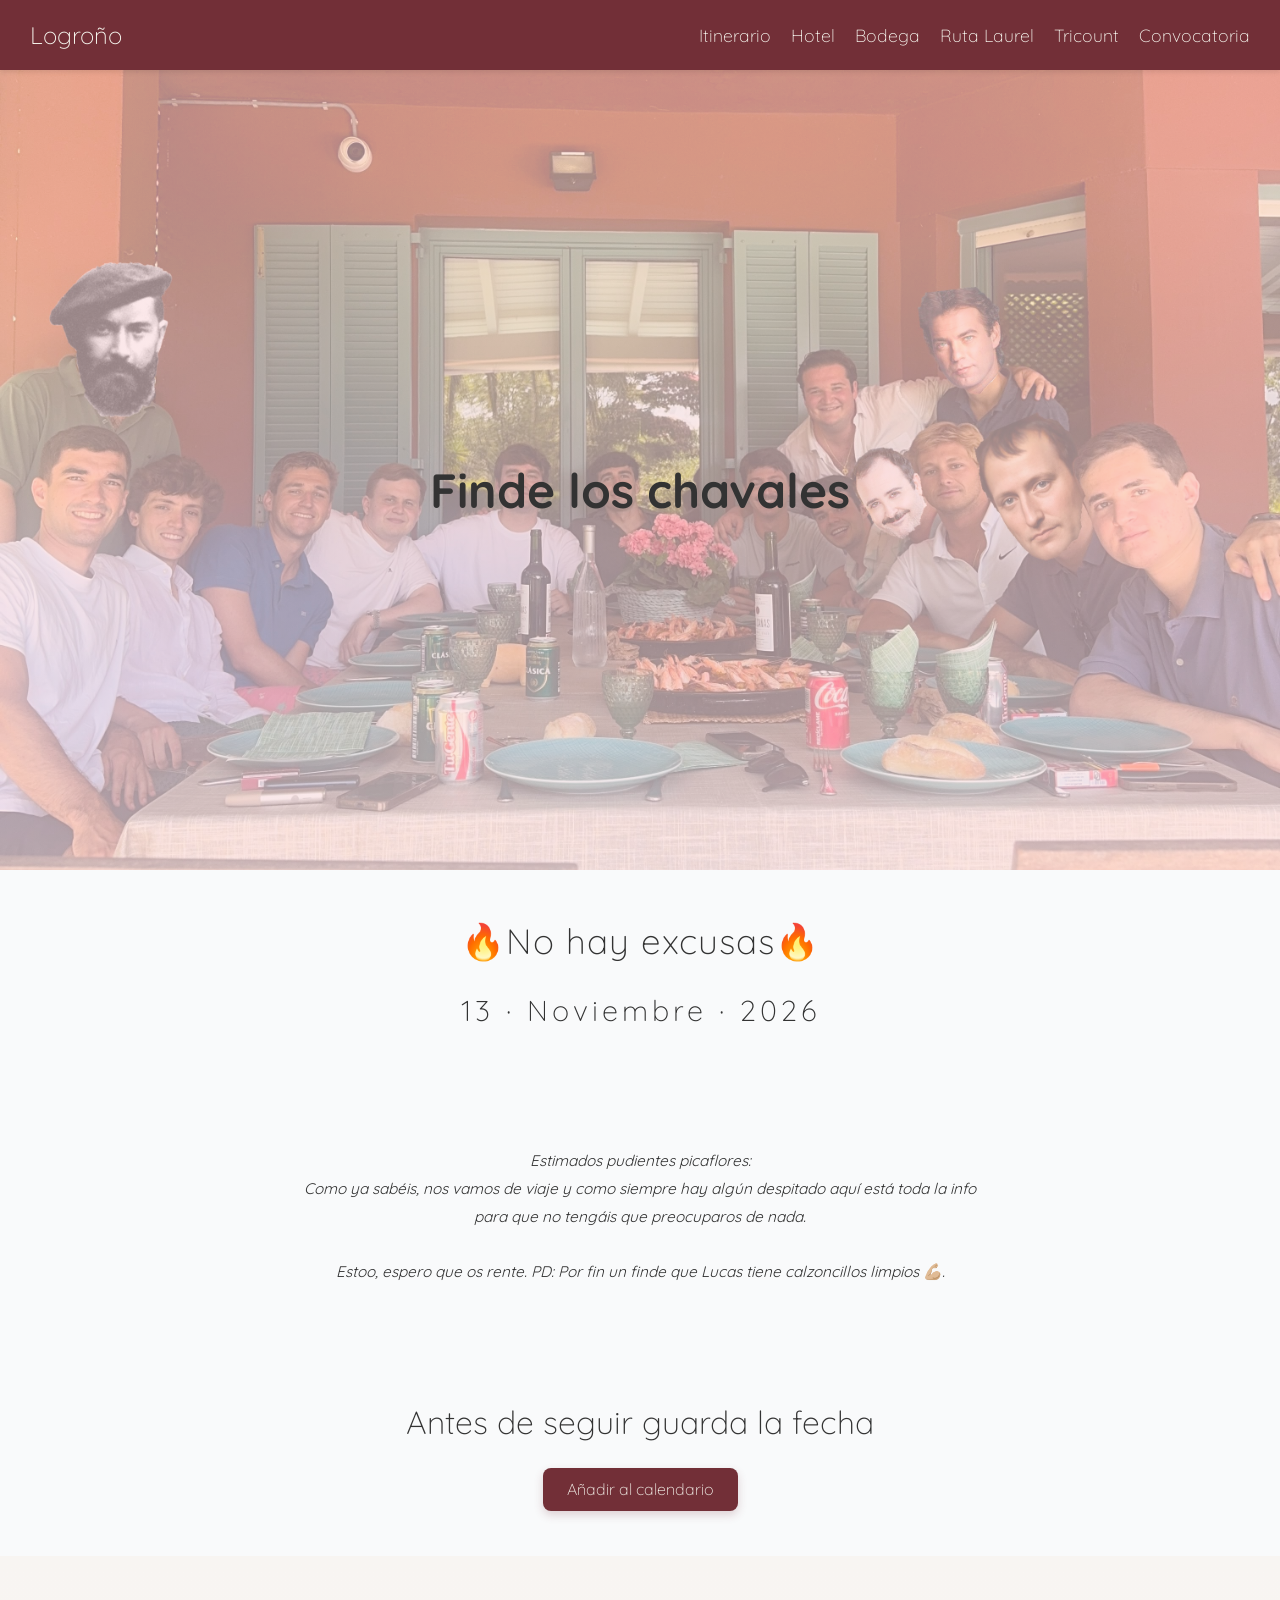
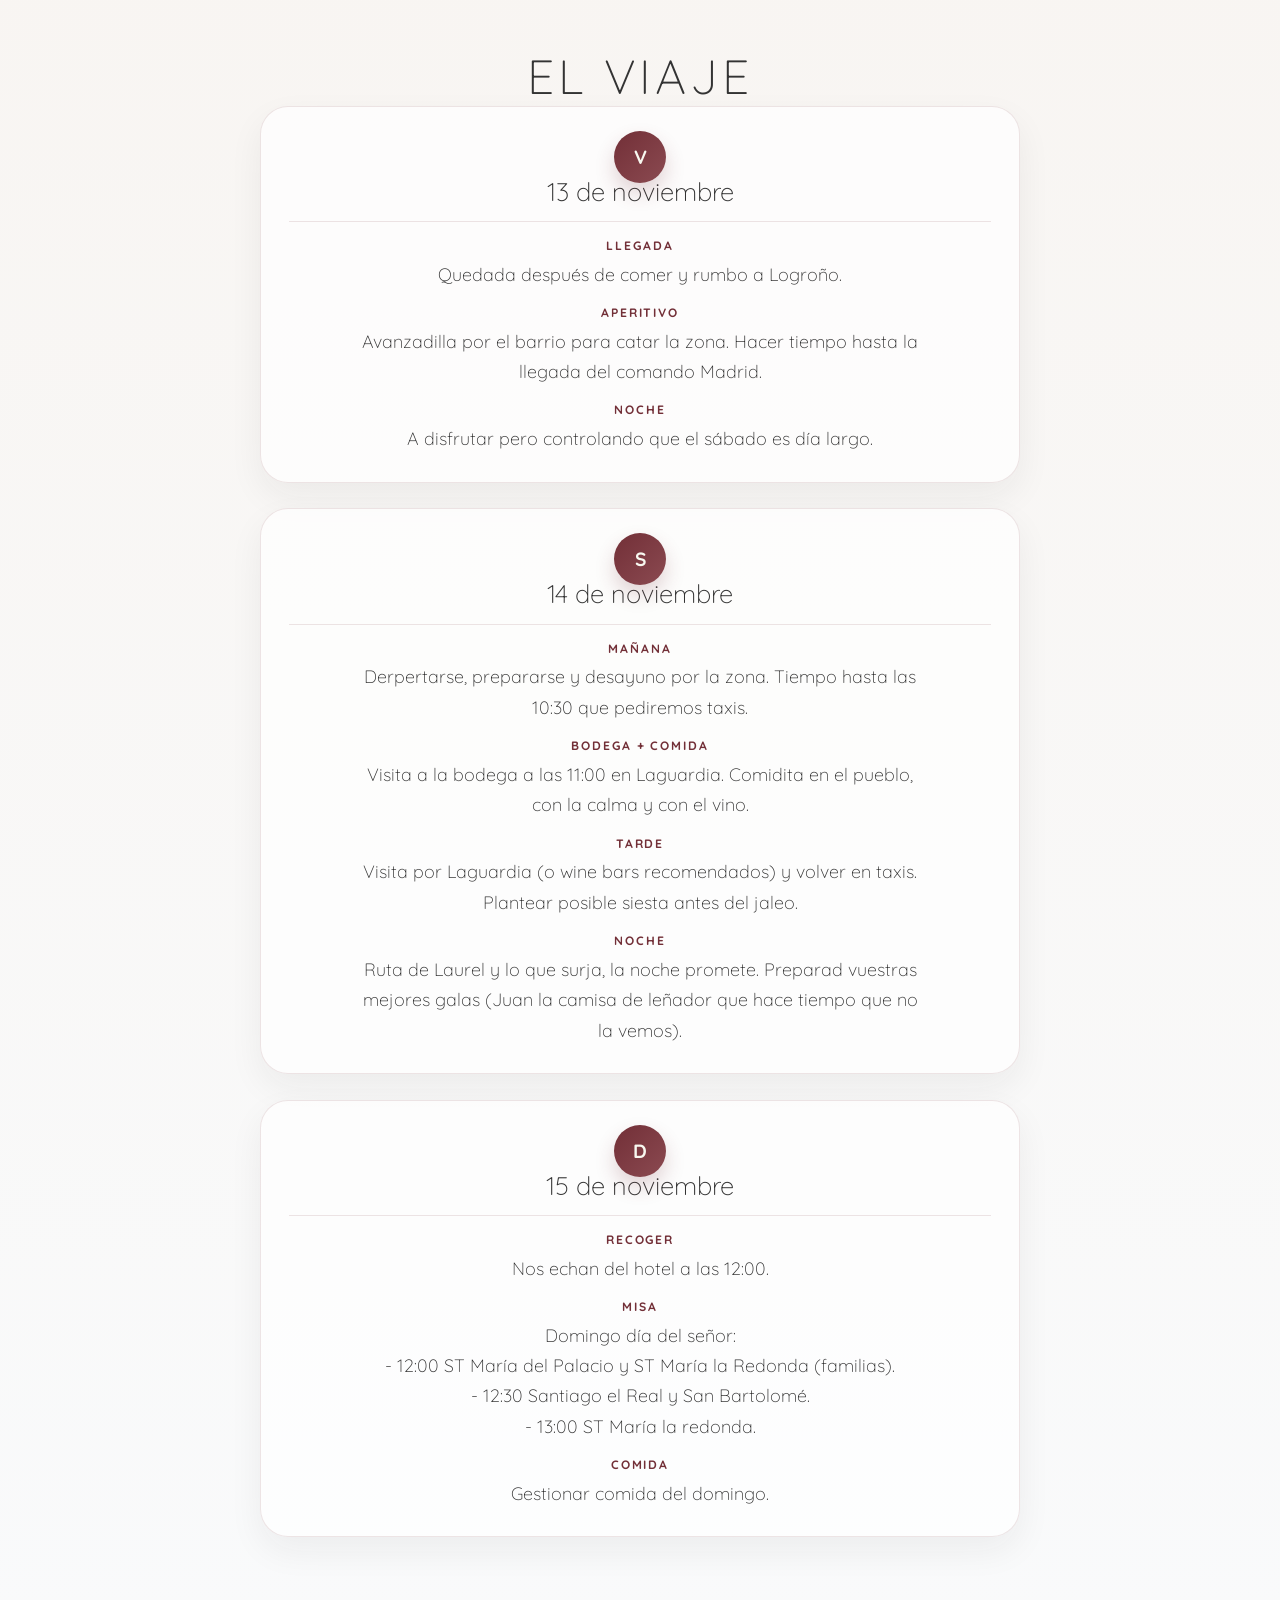
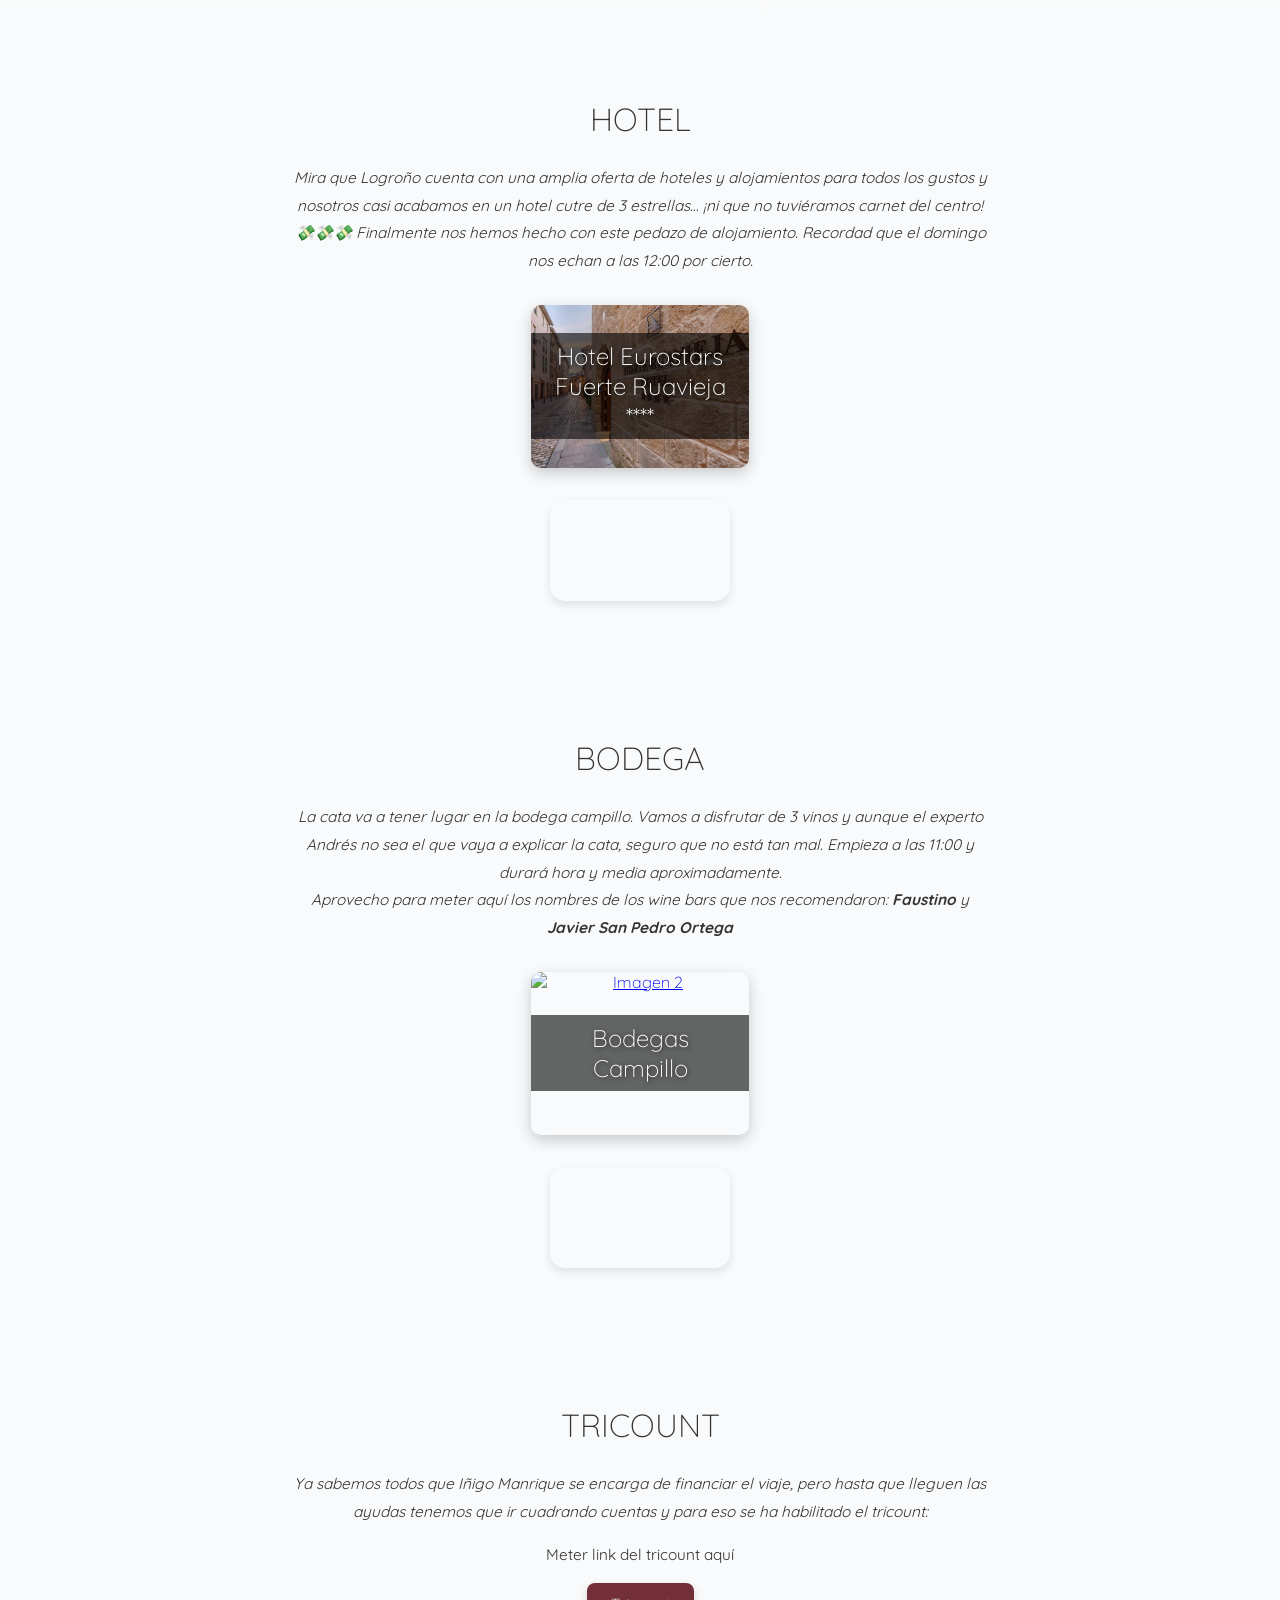
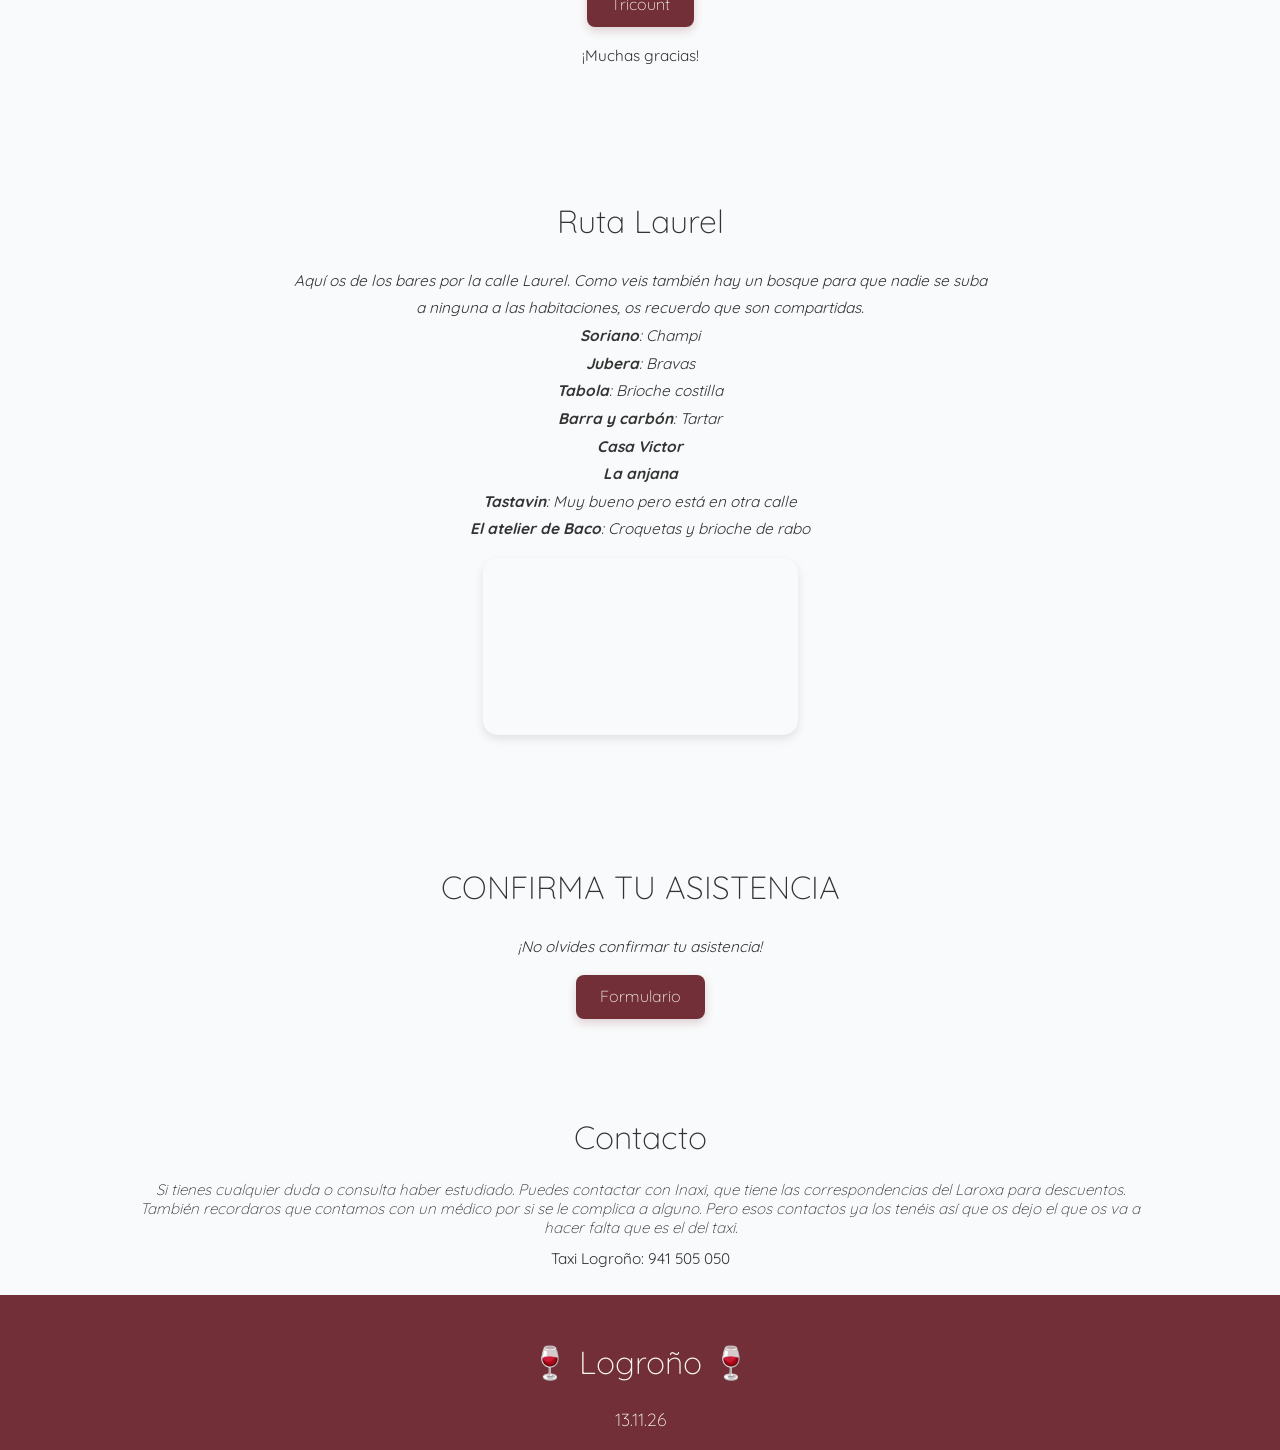
==== commit dfe932a5: "Update print statement to display 'Goodbye World'" ====
--- a/index.html
+++ b/index.html
@@ -137,8 +137,9 @@
           <li><a href="#itinerario">Itinerario</a></li>
           <li><a href="#hoteles">Hotel</a></li>
           <li><a href="#bodega">Bodega</a></li>
-          <li><a href="#transporte">Zonas de interés</a></li>
+          <li><a href="#transporte">Ruta Laurel</a></li>
           <li><a href="#tricount">Tricount</a></li>
+          <li><a href="#convocatoria">Convocatoria</a></li>
         </ul>
       </nav>
     </div>
@@ -199,41 +200,40 @@
     <article class="itinerary-day">
       <div class="day-marker">V</div>
       <div class="itinerary-day-header">
-        <span class="day-kicker">Viernes</span>
         <h3>13 de noviembre</h3>
       </div>
       <ul class="itinerary-events">
-        <li><span class="event-time">Llegada</span><p>Nos instalamos en la zona y empezamos a poner en marcha la operación “disfrutar sin planificar demasiado”.</p></li>
-        <li><span class="event-time">Aperitivo</span><p>Avanzadilla por el barrio para fichar bares, comentar el día y empezar a poner la pulsación por las nubes.</p></li>
-        <li><span class="event-time">Noche</span><p>La primera noche es la que hace ruido: pinchos, risas y que nadie vuelva a la habitación antes de la hora de la ley.</p></li>
+        <li><span class="event-time">Llegada</span><p>Quedada después de comer y rumbo a Logroño.</p></li>
+        <li><span class="event-time">Aperitivo</span><p>Avanzadilla por el barrio para catar la zona. Hacer tiempo hasta la llegada del comando Madrid.</p></li>
+        <li><span class="event-time">Noche</span><p>A disfrutar pero controlando que el sábado es día largo.</p></li>
       </ul>
     </article>
 
     <article class="itinerary-day">
       <div class="day-marker">S</div>
       <div class="itinerary-day-header">
-        <span class="day-kicker">Sábado</span>
         <h3>14 de noviembre</h3>
       </div>
       <ul class="itinerary-events">
-        <li><span class="event-time">Mañana</span><p>Despertar lento, café y la gran decisión del día: ¿qué sitio se queda para la siesta?</p></li>
-        <li><span class="event-time">Bodega</span><p>La hora mágica: visita a la bodega a las 11:30, puntualidad de la buena y más paciencia que una suegra con un móvil nuevo.</p></li>
-        <li><span class="event-time">Comida</span><p>Comidita a las 14:00, con tranquilidad, vino y la sensación de que la tarde ya está ganada.</p></li>
-        <li><span class="event-time">Tarde</span><p>Siesta necesaria, regeneración y preparación para la noche más intensa.</p></li>
-        <li><span class="event-time">Noche</span><p>Pinchos por Logroño, cava, música y una noche que promete terminar con más historia de la que la mayoría admite.</p></li>
+        <li><span class="event-time">Mañana</span><p>Derpertarse, prepararse y desayuno por la zona. Tiempo hasta las 10:30 que pediremos taxis.</p></li>
+        <li><span class="event-time">Bodega + Comida</span><p>Visita a la bodega a las 11:00 en Laguardia. Comidita en el pueblo, con la calma y con el vino.</p></li>
+        <li><span class="event-time">Tarde</span><p>Visita por Laguardia (o wine bars recomendados) y volver en taxis. Plantear posible siesta antes del jaleo.</p></li>
+        <li><span class="event-time">Noche</span><p>Ruta de Laurel y lo que surja, la noche promete. Preparad vuestras mejores galas (Juan la camisa de leñador que hace tiempo que no la vemos).</p></li>
       </ul>
     </article>
 
     <article class="itinerary-day">
       <div class="day-marker">D</div>
       <div class="itinerary-day-header">
-        <span class="day-kicker">Domingo</span>
         <h3>15 de noviembre</h3>
       </div>
       <ul class="itinerary-events">
-        <li><span class="event-time">Despedida</span><p>Desayuno, última vuelta y confirmar que el hotel no te va a devolver el alma si te quedas demasiado rato en la habitación.</p></li>
-        <li><span class="event-time">Paseo</span><p>Recorrido suave por la zona, reírse, tomar algo y disfrutar del último tramo sin prisa.</p></li>
-        <li><span class="event-time">Vuelta</span><p>Hora de cerrar el finde y emprender el camino de vuelta a casa con los recuerdos bien puestos y el cuerpo pidiendo otra edición.</p></li>
+        <li><span class="event-time">Recoger</span><p>Nos echan del hotel a las 12:00.</p></li>
+        <li><span class="event-time">Misa</span><p>Domingo día del señor:
+          <br>- 12:00 ST María del Palacio y ST María la Redonda (familias).
+          <br>- 12:30 Santiago el Real y San Bartolomé.
+          <br>- 13:00 ST María la redonda. </p></li>
+        <li><span class="event-time">Comida</span><p>Gestionar comida del domingo.</p></li>
       </ul>
     </article>
   </div>
@@ -246,9 +246,8 @@
     <h2>HOTEL</h2>
     <p style="font-style: italic;">
       Mira que Logroño cuenta con una amplia oferta de hoteles y alojamientos para todos los gustos y nosotros casi acabamos en un hotel cutre de 3 estrellas… ¡ni que no tuviéramos carnet del centro! 💸💸💸
-      Aunque Andrés igual se anima el año que viene, que ya tiene la reserva pagada.
-
-      Finalmente nos hemos hecho con este pedazo de alojamiento. El domingo nos echan a las 12:00 por cierto.
+
+      Finalmente nos hemos hecho con este pedazo de alojamiento. Recordad que el domingo nos echan a las 12:00 por cierto.
       <!-- En caso de estar interesados, sólo tenéis que indicar por teléfono que asistís a la boda para beneficiaros del descuento.--></p> 
     </div>
   <div class="gallery-grid">
@@ -270,19 +269,21 @@
   <div class="hotels-content">
     <h2>BODEGA</h2>
     <p style="font-style: italic;">
-      Texto de bodega</p> 
+      La cata va a tener lugar en la bodega campillo. Vamos a disfrutar de 3 vinos y aunque el experto Andrés no sea
+      el que vaya a explicar la cata, seguro que no está tan mal. Empieza a las 11:00 y durará hora y media aproximadamente.
+    <br>Aprovecho para meter aquí los nombres de los wine bars que nos recomendaron: <b>Faustino</b> y <b>Javier San Pedro Ortega</b></p> 
     </div>
   <div class="gallery-grid">
     <div class="gallery-card">
-      <a href="https://hotelcondesdeharo.com/es/" class="gallery-item">
-        <img src="Hotel.jpg" alt="Imagen 2">
-        <div class="overlay-text">Nombre<br>Bodega<br>**</div>
+      <a href="https://www.bodegascampillo.com/" class="gallery-item">
+        <img src="Bodega.jpg" alt="Imagen 2">
+        <div class="overlay-text">Bodegas<br>Campillo</div>
       </a>
       <p style="font-style: italic;">
       </p> 
       <div class="map-container">
-       <iframe src="https://www.google.com/maps/embed?pb=!1m18!1m12!1m3!1d875.0273827468334!2d-2.452474150875276!3d42.465406165489384!2m3!1f0!2f0!3f0!3m2!1i1024!2i768!4f13.1!3m3!1m2!1s0xd5aab48109f25c3%3A0xb3e419f2f59153f6!2sHotel%20Condes%20de%20Haro%20-%20Logro%C3%B1o!5e0!3m2!1ses!2ses!4v1790029027042!5m2!1ses!2ses" width="600" height="450" style="border:0;" allowfullscreen="" loading="lazy" referrerpolicy="strict-origin-when-cross-origin"></iframe> 
-     </div>
+       <iframe src="https://www.google.com/maps/embed?pb=!1m18!1m12!1m3!1d2925.518132415327!2d-2.577423532935148!3d42.550384955716254!2m3!1f0!2f0!3f0!3m2!1i1024!2i768!4f13.1!3m3!1m2!1s0xd4ff85720fa63cb%3A0xc1a58b086695fcab!2sBodegas%20Campillo!5e0!3m2!1ses!2ses!4v1790616726877!5m2!1ses!2ses" width="600" height="450" style="border:0;" allowfullscreen="" loading="lazy" referrerpolicy="strict-origin-when-cross-origin"></iframe>
+      </div>
      </div>
 </section>
 
@@ -302,17 +303,27 @@
 </section>
 
 
-<!-- ZONAS DE INTERÉS -->
+<!-- Ruta Laurel -->
 <section class="hotels-section" id="transporte">
   <div class="hotels-content">
-    <h2>Zonas de Interés</h2>
+    <h2>Ruta Laurel</h2>
     <p style="font-style: italic;">
-      Aquí os dejo un mapa con las zonas de interés, se incluye la calle Laurel por supuesto y algún sitio chulo. Como veis también hay un bosque para que
-      nadie se suba a ninguna a las habitaciones, os recuerdo que son compartidas.</p>
+      Aquí os de los bares por la calle Laurel. Como veis también hay un bosque para que
+      nadie se suba a ninguna a las habitaciones, os recuerdo que son compartidas.<br>
+      <b>Soriano</b>: Champi<br>
+      <b>Jubera</b>: Bravas<br>
+      <b>Tabola</b>: Brioche costilla<br>
+      <b>Barra y carbón</b>: Tartar<br>
+      <b>Casa Victor</b><br>
+      <b>La anjana</b><br>
+      <b>Tastavin</b>: Muy bueno pero está en otra calle<br>
+      <b>El atelier de Baco</b>: Croquetas y brioche de rabo<br>
+    </p>
      <div class="location">
         <div class="map-container">
           <!-- <iframe src="https://www.google.com/maps/embed?pb=!1m18!1m12!1m3!1d25529.108644674252!2d-1.6609224380047323!3d42.824551409195905!2m3!1f0!2f0!3f0!3m2!1i1024!2i768!4f13.1!3m3!1m2!1s0xd5092f987341995%3A0xed3a18c72729eaae!2sIglesia%20de%20San%20Saturnino!5e0!3m2!1ses!2ses!4v1760216880112!5m2!1ses!2ses" width="600" height="450" style="border:0;" allowfullscreen="" loading="lazy" referrerpolicy="no-referrer-when-downgrade"></iframe> -->
-          <iframe src="https://www.google.com/maps/d/u/0/embed?mid=10gIKM1-DCrIWcEoGLYRZi1eZ1CrMILI&ehbc=2E312F&noprof=1" width="640" height="480"></iframe></div>
+          <iframe src="https://www.google.com/maps/d/u/0/embed?mid=10gIKM1-DCrIWcEoGLYRZi1eZ1CrMILI&ehbc=2E312F&noprof=1" width="100%" height="100%" style="border:0;" allowfullscreen="" loading="lazy" referrerpolicy="no-referrer-when-downgrade"></iframe>
+        </div>
       </div>
     </p>
   </div>
@@ -337,15 +348,13 @@
   <div class="contact-content">
     <h2>Contacto</h2>
     <div class="contact-contacts" aria-label="Contactos novios">
+</div>
+    <p>Si tienes cualquier duda o consulta haber estudiado. Puedes contactar con Inaxi, que tiene las correspondencias del Laroxa para descuentos.
+      <!-- También dejo el de Martín, que trabaja poco y estará disponible para atender a todos! -->
+      También recordaros que contamos con un médico por si se le complica a alguno.
+      Pero esos contactos ya los tenéis así que os dejo el que os va a hacer falta que es el del taxi.</p>
+    <div class="contact-contacts" aria-label="Contactos novios">
       <a href="tel:+34941505050" aria-label="Teléfono novia">Taxi Logroño: 941 505 050</a>
-    </div>
-    <p>Si tienes cualquier duda o consulta haber estudiado. Puedes contactar con Inaxi, que tiene las correspondencias del Laroxa por la zona para descuentos.
-      <!-- También dejo el de Martín, que trabaja poco y estará disponible para atender a todos! -->
-      También os dejo el de nuestro médico de confianza por si se le complica a alguno.</p>
-    <div class="contact-contacts" aria-label="Contactos novios">
-      <a href="tel:+34633345690" aria-label="Teléfono novia">Inaxi: 633 34 56 90</a>
-      <span class="sep" aria-hidden="true">|</span>
-      <a href="tel:+34605111854" aria-label="Teléfono novio">Estevas: 605 11 18 54</a>
     </div>
   </div>
 </section>
--- a/style2completo.css
+++ b/style2completo.css
@@ -15,7 +15,7 @@
   justify-content: space-between;
   align-items: center;
   padding: 20px 30px;
-  background-color: #F8F8F0;
+  background-color: #722F37;
   box-sizing: border-box;
   width: 100%;
   position: fixed;  
@@ -27,8 +27,8 @@
 header .logo a {
   font-size: clamp(0.9rem, 3vw, 1.5rem);
   font-weight: lighter;
-  color: #333;
-  font-family: 'Great Vibes', cursive;
+  color: #F8F8F0;
+  font-family: 'Quicksand', sans-serif;
   text-decoration: none;
 }
 
@@ -42,7 +42,7 @@
 
 header .nav a {
   text-decoration: none;
-  color: #333;
+  color: #F8F8F0;
   font-weight: lighter;
   font-size: 1.1rem;
   transition: color 0.3s ease, font-size 0.3s ease;
@@ -50,7 +50,7 @@
 
 header .nav a:hover {
   font-size: 1.2rem;
-  color: #000000;
+  color: #F8F8F0;
 }
 
 #menu-toggle {
@@ -62,7 +62,7 @@
   display: none;
   font-size: clamp(1.2rem, 4vw, 4rem);
   cursor: pointer;
-  color: #333;
+  color: #F8F8F0;
   position: absolute;
   top: 50%;
   right: 15px;
@@ -98,8 +98,8 @@
 }
 
 .hero h1 {
-  font-family: 'Great Vibes', cursive;
-  font-weight: 10;
+  font-family: 'Quicksand', sans-serif;
+  font-weight: 9000;
   font-size: 3rem;
 }
 
@@ -182,100 +182,183 @@
 
 /* ITINERARIO */
 .timeline {
-  padding: 2vw 4vw;
-  text-align: center;
-  background: #f9fafb;
-  color: #333;
-  /* margin-bottom: 5vh; */
-  /* overflow-x: auto; 🔹 permite desplazamiento si no cabe */
+  background: linear-gradient(180deg, #f8f5f2 0%, #f9fafb 100%);
+  padding: clamp(4rem, 7vw, 7rem) clamp(1rem, 5vw, 4rem);
+  color: #333;
+}
+
+.itinerary-shell {
+  max-width: 980px;
+  margin: 0 auto;
+}
+
+.itinerary-header {
+  text-align: center;
+  margin-bottom: 2.5rem;
+}
+
+.eyebrow {
+  margin: 0 0 0.5rem;
+  color: #722F37;
+  font-size: 0.72rem;
+  letter-spacing: 0.25rem;
+  text-transform: uppercase;
+  font-weight: 700;
 }
 
 .timeline h2 {
-  font-family: 'Quicksand', sans-serif;
-  font-weight: 100;
-  font-size: clamp(1.5rem, 3vw, 2rem);
-  margin-bottom: 2vw;
-  color: #333;
-  text-align: center;
-}
-
-.timeline-container {
+  margin: 0;
+  font-family: 'Quicksand', sans-serif;
+  font-weight: 300;
+  font-size: clamp(2rem, 4vw, 3rem);
+  letter-spacing: 0.08em;
+  color: #333;
+  text-align: center;
+}
+
+.itinerary-day-list {
+  position: relative;
+  display: grid;
+  gap: 1.6rem;
+  max-width: 760px;
+  width: 100%;
+  margin: 0 auto;
+  box-sizing: border-box;
+}
+
+.itinerary-day {
+  position: relative;
+  width: 100%;
+  max-width: 760px;
+  margin: 0 auto;
+  background: rgba(255,255,255,0.7);
+  border: 1px solid rgba(114, 47, 55, 0.12);
+  border-radius: 28px;
+  padding: 1.75rem;
+  box-sizing: border-box;
+  box-shadow: 0 14px 35px rgba(30, 30, 30, 0.06);
+  text-align: center;
+}
+
+.day-marker {
+  position: absolute;
+  left: 50%;
+  top: 1.5rem;
+  transform: translateX(-50%);
+  width: 52px;
+  height: 52px;
+  border-radius: 50%;
+  background: linear-gradient(135deg, #722F37, #8b4a51);
+  color: #F8F8F0;
+  display: grid;
+  place-items: center;
+  font-weight: 700;
+  box-shadow: 0 10px 20px rgba(114,47,55,0.2);
+  font-size: 1.2rem;
+}
+
+.itinerary-day-header {
   display: flex;
-  flex-direction: row;
-  justify-content: space-between;
-  align-items: flex-start;
+  flex-direction: column;
+  align-items: center;
+  justify-content: center;
+  gap: 0.6rem;
+  margin: 2.5rem 0 1rem;
+  padding-bottom: 0.9rem;
+  border-bottom: 1px solid rgba(114,47,55,0.12);
+  text-align: center;
+}
+
+.day-kicker {
+  font-size: 0.72rem;
+  letter-spacing: 0.18rem;
+  text-transform: uppercase;
+  color: #722F37;
+  font-weight: 700;
+}
+
+.itinerary-day h3 {
+  margin: 0;
+  font-size: clamp(1.5rem, 2vw, 2.2rem);
+  font-weight: 300;
+  font-family: 'Quicksand', sans-serif;
+  color: #333;
+  text-align: center;
+}
+
+.itinerary-events {
+  list-style: none;
+  margin: 0 auto;
+  padding: 0;
+  display: grid;
+  gap: 1rem;
+  max-width: 560px;
+  text-align: center;
+}
+
+.itinerary-events li {
   position: relative;
-  width: 90vw; /* mínimo 700px, se adapta después */
-  margin: 0 auto;
-  padding: 0 2vw;
-  flex-wrap: nowrap; /* 🔹 evita que se apilen */
-  gap: 3vw;
-  z-index: 2;
-  box-sizing: border-box;
-}
-
-.timeline-container::before {
-  content: "";
-  position: absolute;
-  top: 0;
-  left: 0;
-  right: 0;
-  height:  min(1px, 0.1vw); 
-  background: #333;
-  z-index: 3;
-}
-
-.timeline-item {
-  position: relative;
-  text-align: center;
-  flex: 1 1 auto; /* ✅ proporcional */
-  padding: 0 1vw;
-  z-index: 1;
-}
-
-.timeline-item::before {
-  content: "";
-  position: absolute;
-  top: 0;
-  left: 50%;
-  transform: translateX(-50%);
-  width: min(1px, 0.1vw); 
-  height: 4vw;
-  background: #333;
-  z-index: 1;
-}
-
-.timeline-item .icon {
-  width: clamp(50px, 8vw, 80px);
-  height: clamp(50px, 8vw, 80px);
-  margin: 6vw auto 0 auto;
-  z-index: 2;
-}
-
-.timeline-item .icon svg {
-  width: 100%;
-  height: 100%;
-}
-
-.timeline-item .icon .icon-aperitivo {
-  width: 180%;
-  height: 95%;
-  position: relative;
-  left: 50%;
-  transform: translateX(-50%);
-}
-
-.timeline-item h3 {
-  font-size: clamp(1rem, 1.5vw, 1.3rem);
-  margin-bottom: 0.5vw;
-  font-family: 'Quicksand', sans-serif;
-  font-weight: 100;
-}
-
-.timeline-item p {
-  font-size: clamp(0.9rem, 1.2vw, 2rem);
-  font-family: 'Quicksand', sans-serif;
-  font-weight: 100;
+  display: grid;
+  gap: 0.35rem;
+  padding: 0;
+  text-align: center;
+}
+
+.itinerary-events li::before {
+  display: none;
+}
+
+.event-time {
+  display: block;
+  font-size: 0.76rem;
+  letter-spacing: 0.12rem;
+  text-transform: uppercase;
+  color: #722F37;
+  font-weight: 700;
+  text-align: center;
+}
+
+.itinerary-events p {
+  margin: 0;
+  font-size: clamp(0.95rem, 1.4vw, 1.15rem);
+  line-height: 1.7;
+  font-weight: 300;
+  color: #333;
+  text-align: center;
+}
+
+@media (max-width: 768px) {
+  .timeline {
+    padding-left: 1rem;
+    padding-right: 1rem;
+  }
+
+  .itinerary-day-list {
+    width: 100%;
+    max-width: 100%;
+  }
+
+  .itinerary-day {
+    width: 100%;
+    max-width: 100%;
+    padding: 1.25rem 0.9rem 1.5rem;
+    box-sizing: border-box;
+  }
+
+  .itinerary-day-list::before {
+    left: 50%;
+  }
+
+  .day-marker {
+    width: 42px;
+    height: 42px;
+    font-size: 1rem;
+    top: 1.2rem;
+  }
+
+  .itinerary-events {
+    max-width: 100%;
+  }
 }
 
 
@@ -369,10 +452,13 @@
 
 /* BOTON FORMULARIO */
 .boton-formulario {
-    display: inline-block;
+    display: inline-flex;
+    align-items: center;
+    justify-content: center;
+    gap: 8px;
     padding: 12px 24px;
-    background-color: #6b936f;
-    color: #f9fafb;
+    background-color: #722F37;
+    color: #F8F8F0;
     font-size: 16px;
     font-weight: 300;
     border-radius: 8px;
@@ -380,17 +466,26 @@
     cursor: pointer;
     transition: 0.3s ease;
     text-decoration: none; /* Por si lo usas en <a> */
+    font-family: 'Quicksand', sans-serif;
+    box-shadow: 0 4px 10px rgba(114, 47, 55, 0.2);
+    line-height: 1.2;
+}
+
+button.boton-formulario {
+    -webkit-appearance: none;
+    appearance: none;
 }
 
 /* Efecto hover */
 .boton-formulario:hover {
-    background-color: #6b936f;
+    background-color: #710c17;
     transform: translateY(-2px);
+    box-shadow: 0 6px 14px rgba(114, 47, 55, 0.25);
 }
 
 /* Efecto al hacer clic */
 .boton-formulario:active {
-    background-color: #537356;
+    background-color: #430109;
     transform: translateY(0);
 }
 
@@ -518,8 +613,8 @@
 
 /* FOOTER */
 .footer {
-  background-color: #F8F8F0;
-  color: #333;
+  background-color: #722F37;
+  color: #F8F8F0;
   padding: 20px 20px;
   text-align: center;
   /* margin-top: 50px; */
@@ -552,7 +647,7 @@
   font-size: 2rem;
   font-weight: lighter;
   margin-bottom: 5px;
-  font-family: 'Great Vibes', cursive;
+  font-family: 'Quicksand', sans-serif;
 }
 
 .footer-container p {
@@ -645,7 +740,7 @@
     position: absolute;
     top: 100%; /* debajo del header */
     right: 0;
-    background-color: #F8F8F0;
+    background-color: #722F37;
     width: 70%; /* ancho del panel desplegable */
     max-width: 150px;
     padding: 10px 0;
@@ -669,7 +764,7 @@
   .nav a {
     display: block;
     padding: 10px 20px;
-    color: #333;
+    color: #F8F8F0;
     text-decoration: none;
     font-size: 1.1rem;
     transition: background 0.2s;
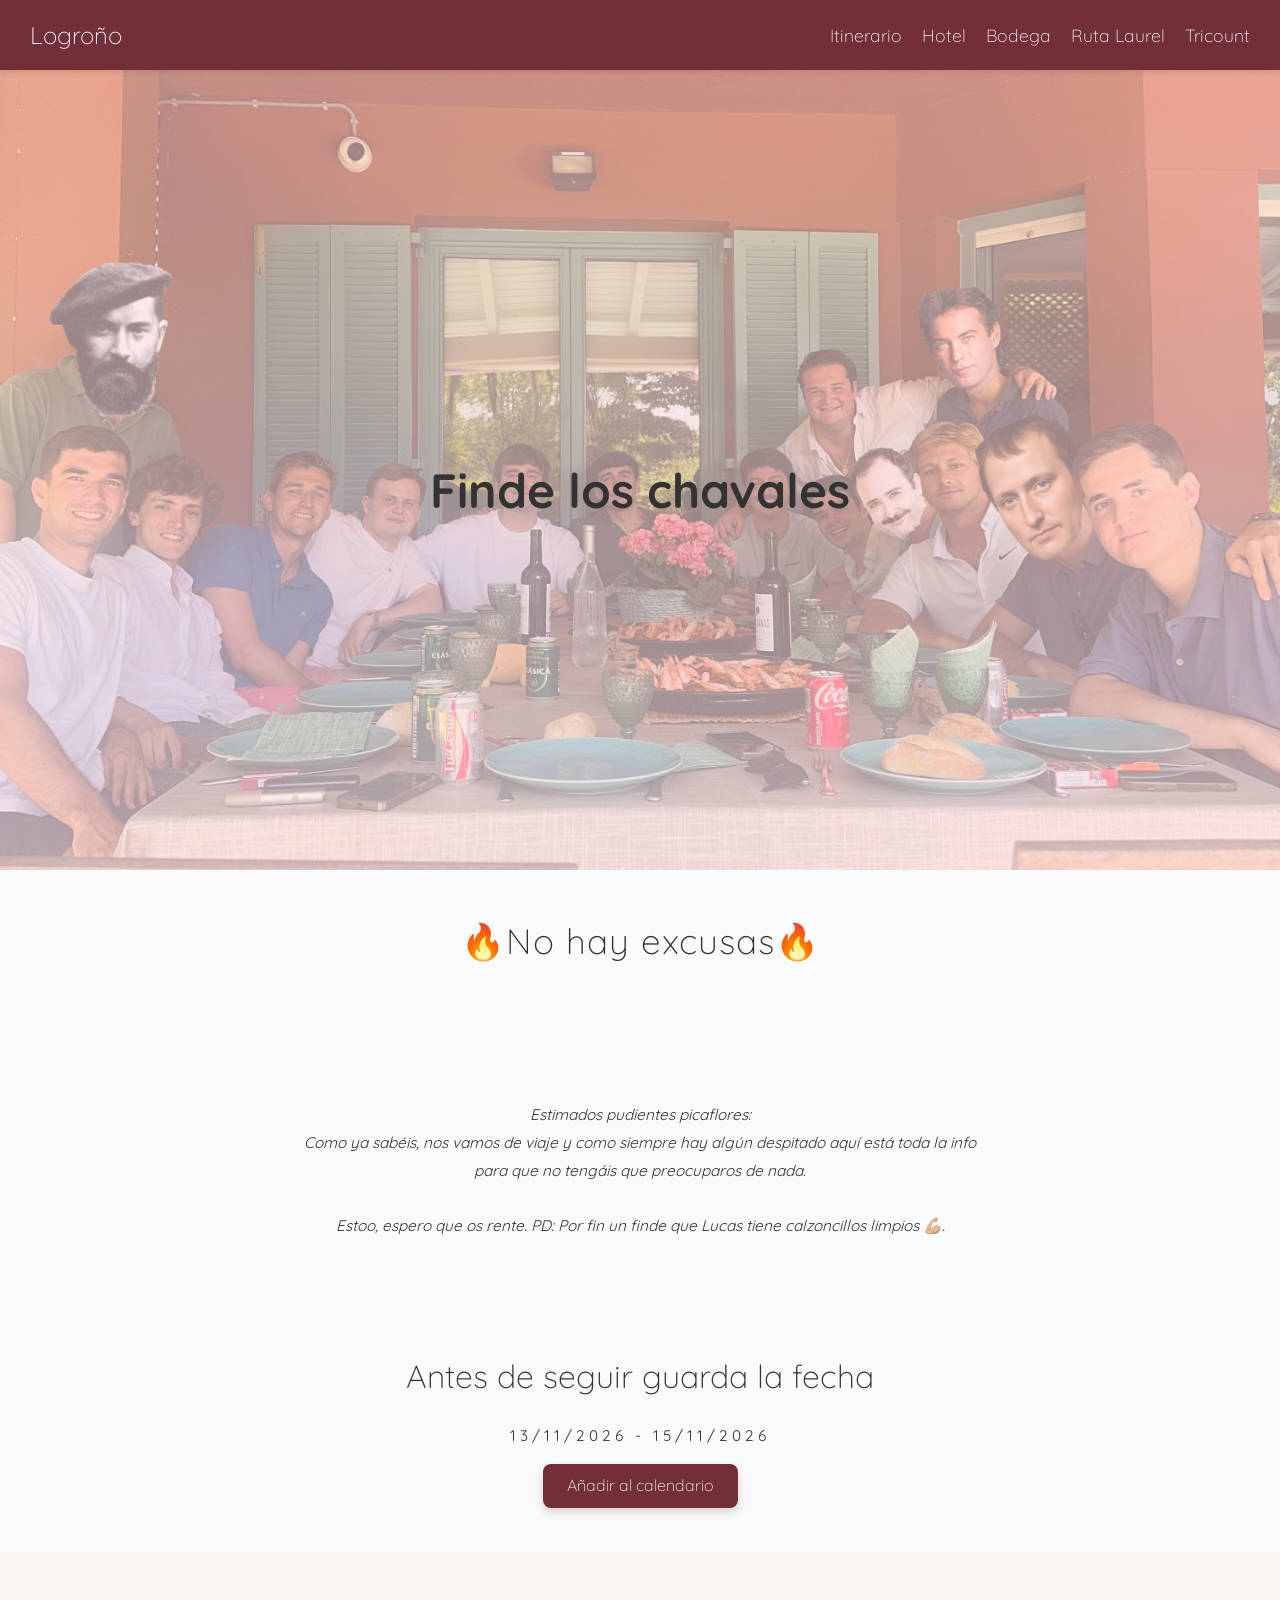
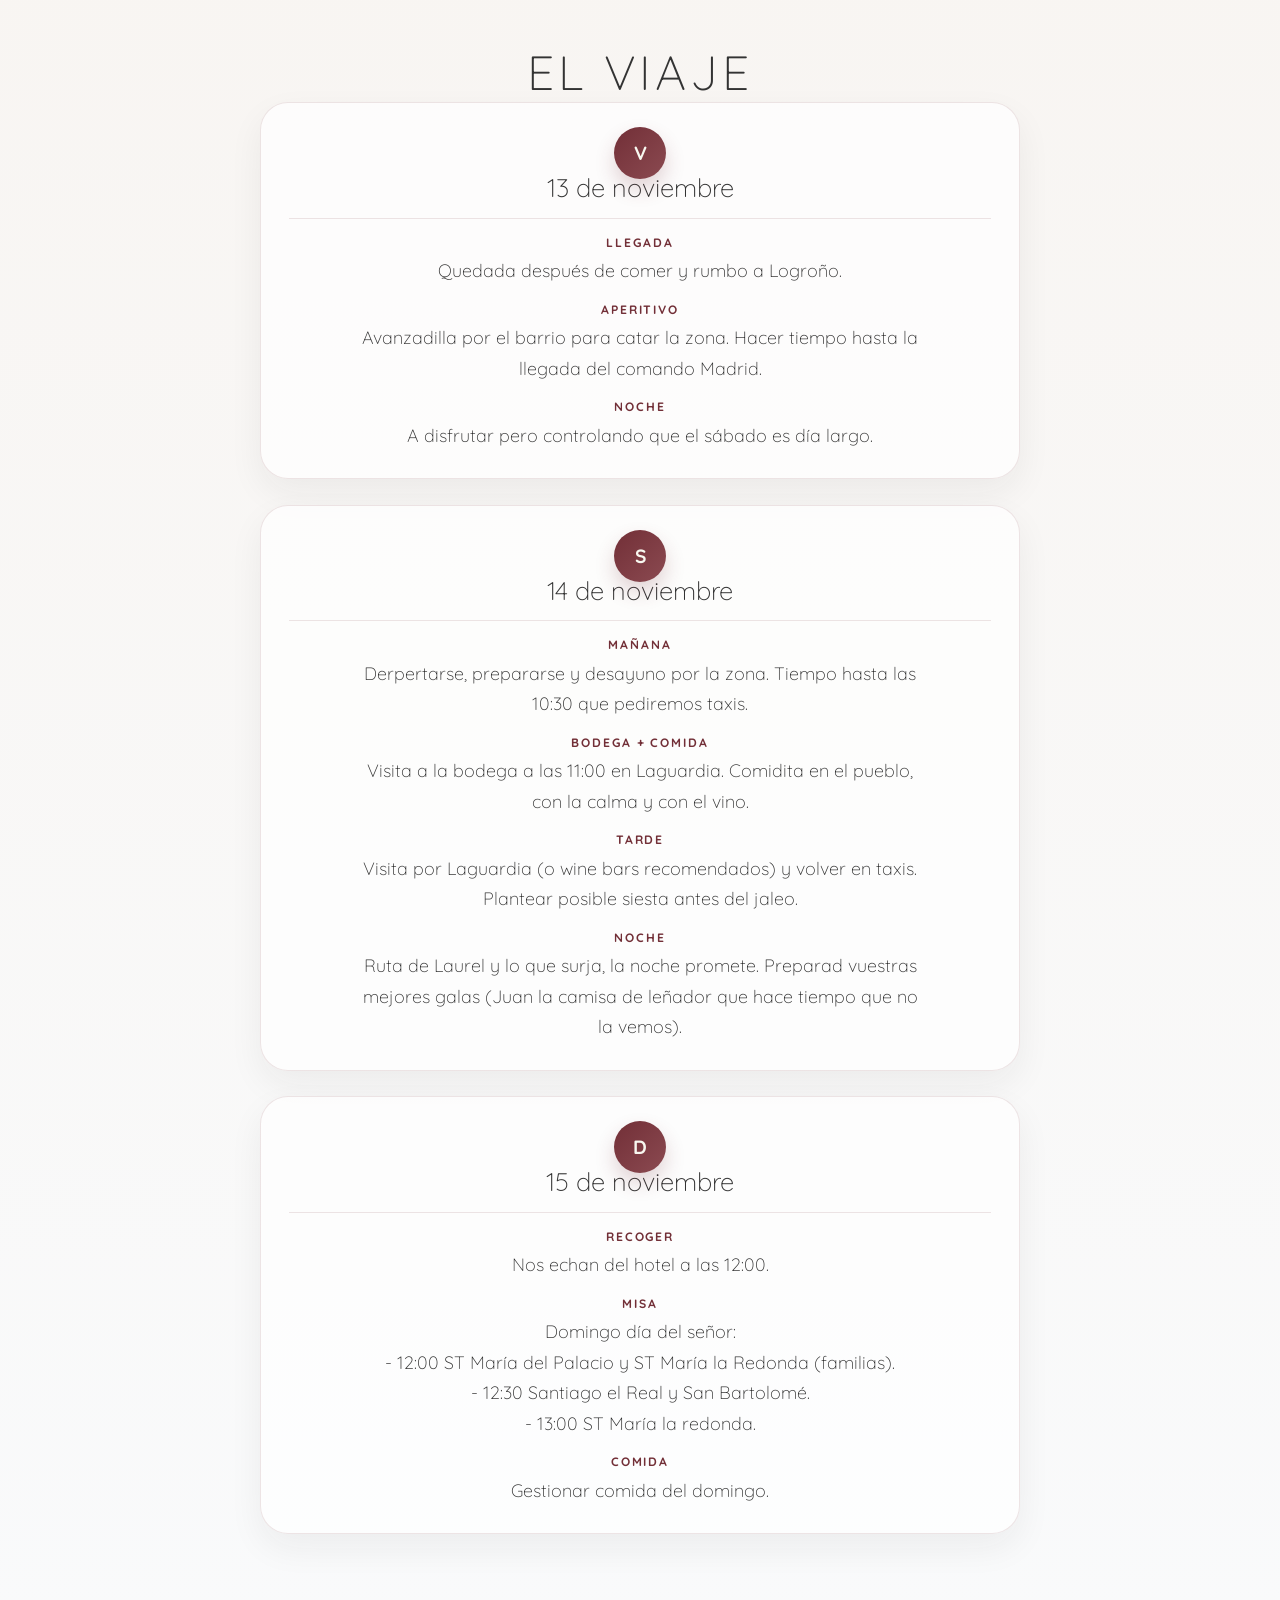
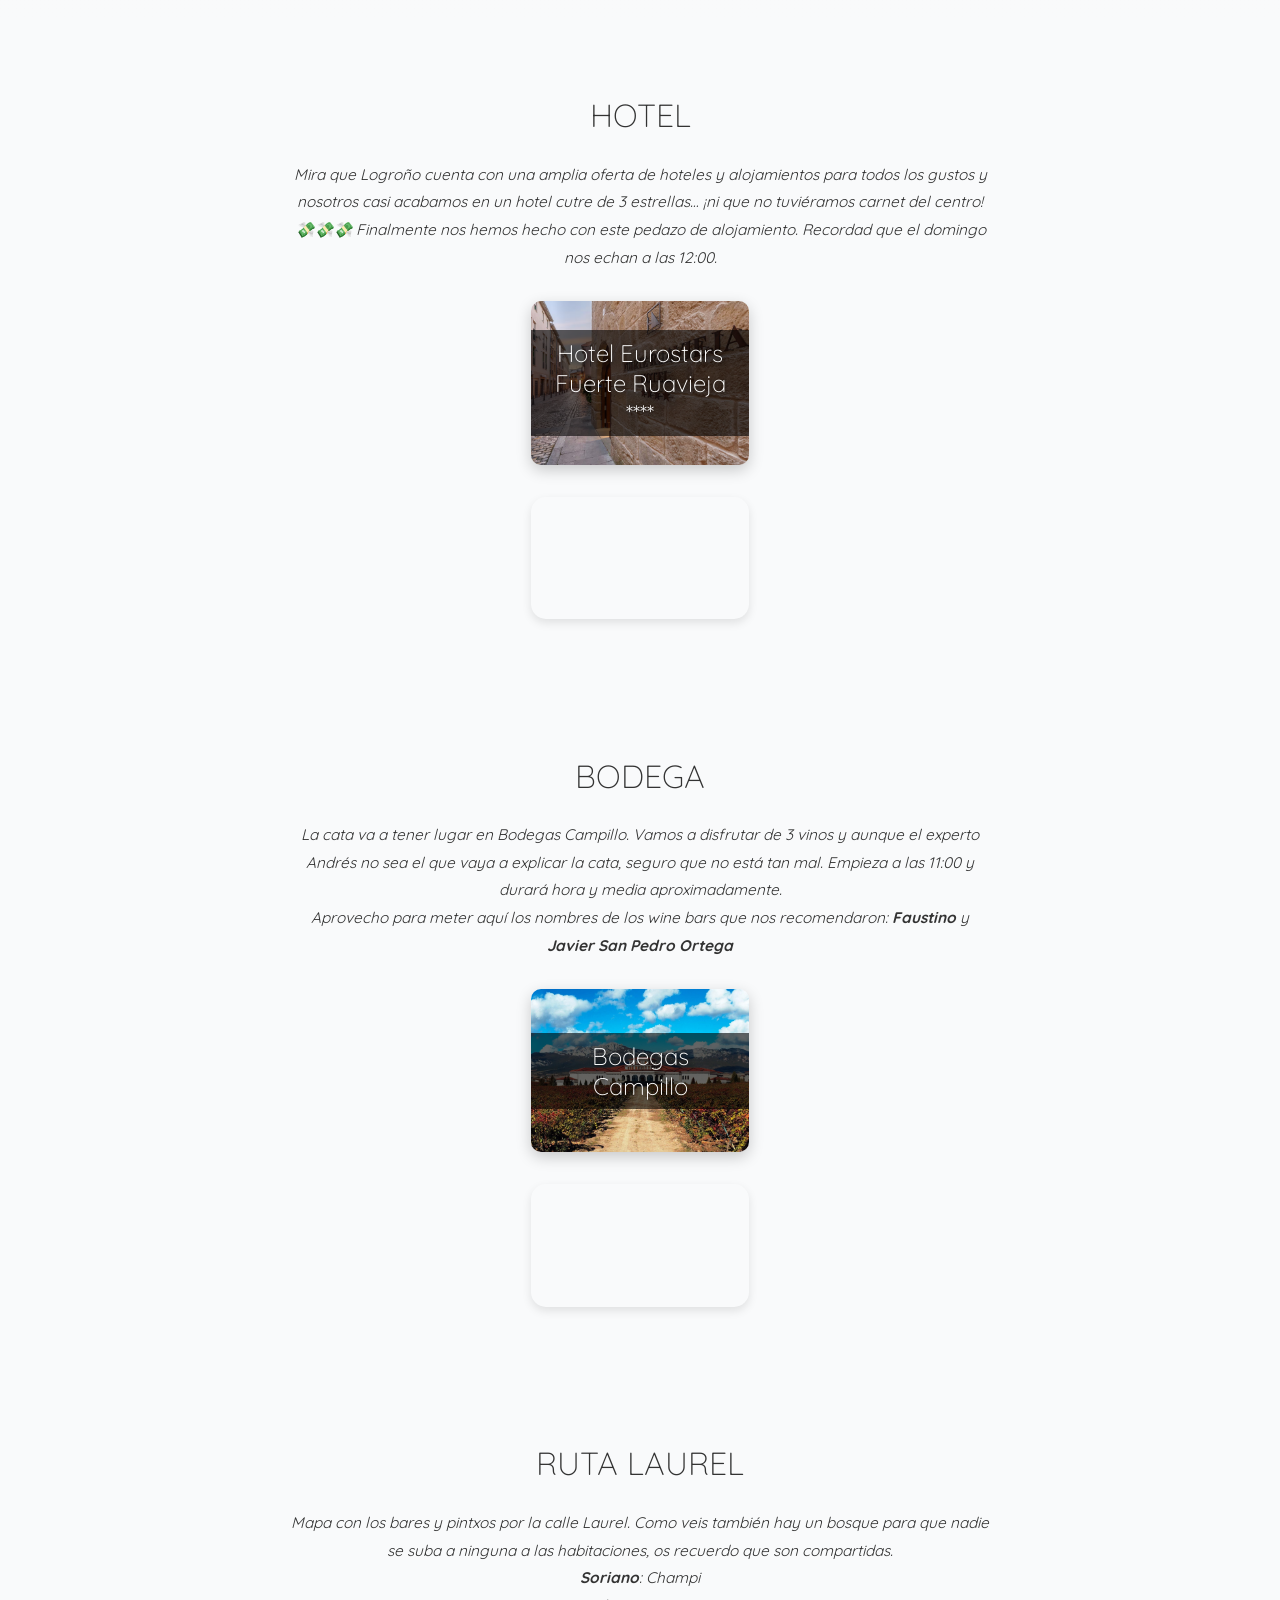
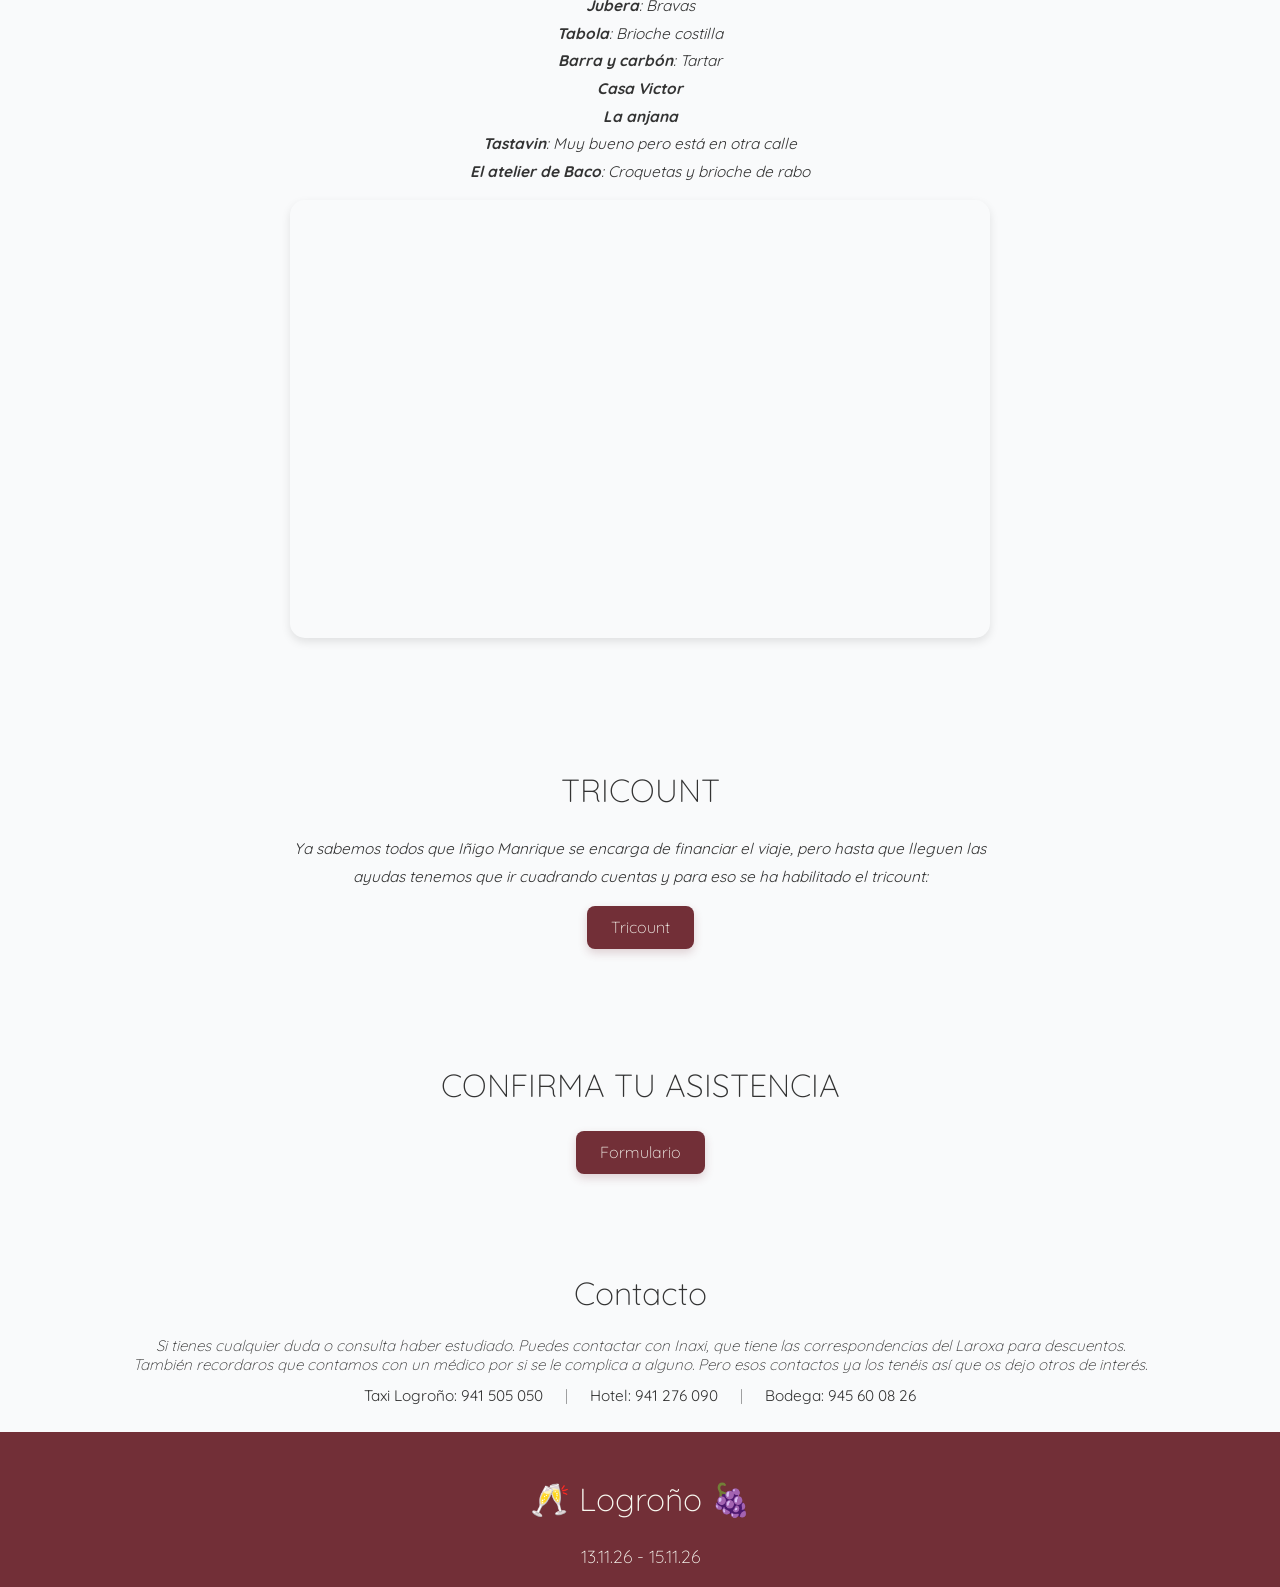
==== commit 2f94c492: "Update print statement from 'Hello' to 'Goodbye'" ====
--- a/index.html
+++ b/index.html
@@ -139,7 +139,7 @@
           <li><a href="#bodega">Bodega</a></li>
           <li><a href="#transporte">Ruta Laurel</a></li>
           <li><a href="#tricount">Tricount</a></li>
-          <li><a href="#convocatoria">Convocatoria</a></li>
+          <!-- <li><a href="#convocatoria">Convocatoria</a></li> -->
         </ul>
       </nav>
     </div>
@@ -160,7 +160,7 @@
   <section class="save-date-section" id="save-the-date">
     <div class="save-date-content">
       <h2>🔥No hay excusas🔥</h2>
-      <p class="save-date-date">13 · Noviembre · 2026</p>
+      <!-- <p class="save-date-date">13 · Noviembre · 2026 <br> - <br>15 · Noviembre · 2026</p> -->
 
     <!-- Dibujito decorativo (hojas) -->
       <video autoplay loop muted playsinline class="sticker">
@@ -186,6 +186,7 @@
 <section class="hotels-section">
   <div class="hotels-content">
       <h2>Antes de seguir guarda la fecha</h2>
+         <p class="save-date-date">13/11/2026  - 15/11/2026</p>
       <button class="boton-formulario" onclick="añadirCalendario()">
         <a >Añadir al calendario</a>
       </button>
@@ -247,7 +248,7 @@
     <p style="font-style: italic;">
       Mira que Logroño cuenta con una amplia oferta de hoteles y alojamientos para todos los gustos y nosotros casi acabamos en un hotel cutre de 3 estrellas… ¡ni que no tuviéramos carnet del centro! 💸💸💸
 
-      Finalmente nos hemos hecho con este pedazo de alojamiento. Recordad que el domingo nos echan a las 12:00 por cierto.
+      Finalmente nos hemos hecho con este pedazo de alojamiento. Recordad que el domingo nos echan a las 12:00.
       <!-- En caso de estar interesados, sólo tenéis que indicar por teléfono que asistís a la boda para beneficiaros del descuento.--></p> 
     </div>
   <div class="gallery-grid">
@@ -269,7 +270,7 @@
   <div class="hotels-content">
     <h2>BODEGA</h2>
     <p style="font-style: italic;">
-      La cata va a tener lugar en la bodega campillo. Vamos a disfrutar de 3 vinos y aunque el experto Andrés no sea
+      La cata va a tener lugar en Bodegas Campillo. Vamos a disfrutar de 3 vinos y aunque el experto Andrés no sea
       el que vaya a explicar la cata, seguro que no está tan mal. Empieza a las 11:00 y durará hora y media aproximadamente.
     <br>Aprovecho para meter aquí los nombres de los wine bars que nos recomendaron: <b>Faustino</b> y <b>Javier San Pedro Ortega</b></p> 
     </div>
@@ -290,25 +291,13 @@
 
 <!-- <iframe src="https://docs.google.com/forms/d/e/1FAIpQLScqMQ1hz9pAAlgt5qK35OL8RHIf6qPjuSHsA0_5HriH6TszeQ/viewform?embedded=true" width="640" height="552" frameborder="0" marginheight="0" marginwidth="0">Cargando…</iframe> -->
 
-  <!-- Número de cuenta -->
-<section class="hotels-section" id="tricount">
-  <div class="hotels-content">
-      <h2>TRICOUNT</h2>
-      <p style="font-style: italic;">
-        Ya sabemos todos que Iñigo Manrique se encarga de financiar el viaje, pero hasta que lleguen las ayudas tenemos que ir cuadrando cuentas y para eso se ha habilitado el tricount:</p>
-        <p class="account-number">Meter link del tricount aquí</p>
-        <a href="https://tricount.com/tqsbXUdStopuUAMrCy" class="boton-formulario">Tricount</a>
-      <p>¡Muchas gracias!</p>
-    </div>
-</section>
-
 
 <!-- Ruta Laurel -->
 <section class="hotels-section" id="transporte">
   <div class="hotels-content">
-    <h2>Ruta Laurel</h2>
+    <h2>RUTA LAUREL</h2>
     <p style="font-style: italic;">
-      Aquí os de los bares por la calle Laurel. Como veis también hay un bosque para que
+      Mapa con los bares y pintxos por la calle Laurel. Como veis también hay un bosque para que
       nadie se suba a ninguna a las habitaciones, os recuerdo que son compartidas.<br>
       <b>Soriano</b>: Champi<br>
       <b>Jubera</b>: Bravas<br>
@@ -329,6 +318,16 @@
   </div>
 </section>
 
+  <!-- Número de cuenta -->
+<section class="hotels-section" id="tricount">
+  <div class="hotels-content">
+      <h2>TRICOUNT</h2>
+      <p style="font-style: italic;">
+        Ya sabemos todos que Iñigo Manrique se encarga de financiar el viaje, pero hasta que lleguen las ayudas tenemos que ir cuadrando cuentas y para eso se ha habilitado el tricount:</p>
+        <a href="https://tricount.com/tqsbXUdStopuUAMrCy" class="boton-formulario">Tricount</a>
+    </div>
+</section>
+
 
 <!-- Broma -->
 <section class="hotels-section" id="formulario">
@@ -336,7 +335,7 @@
     <h2>CONFIRMA TU ASISTENCIA</h2>
   </div>
   <div class="hotels-content">
-    <p style="font-style: italic;">¡No olvides confirmar tu asistencia!</p>
+    <!-- <p style="font-style: italic;">¡No olvides confirmar tu asistencia!</p> -->
     <a href="https://www.youtube.com/watch?v=dQw4w9WgXcQ&list=RDdQw4w9WgXcQ&start_radio=1" class="boton-formulario">Formulario</a>
   </div>
 </section>
@@ -352,9 +351,13 @@
     <p>Si tienes cualquier duda o consulta haber estudiado. Puedes contactar con Inaxi, que tiene las correspondencias del Laroxa para descuentos.
       <!-- También dejo el de Martín, que trabaja poco y estará disponible para atender a todos! -->
       También recordaros que contamos con un médico por si se le complica a alguno.
-      Pero esos contactos ya los tenéis así que os dejo el que os va a hacer falta que es el del taxi.</p>
+      Pero esos contactos ya los tenéis así que os dejo otros de interés.</p>
     <div class="contact-contacts" aria-label="Contactos novios">
       <a href="tel:+34941505050" aria-label="Teléfono novia">Taxi Logroño: 941 505 050</a>
+            <span class="sep" aria-hidden="true">|</span>
+      <a href="tel:+34941276090" aria-label="Teléfono novio">Hotel: 941 276 090</a>
+            <span class="sep" aria-hidden="true">|</span>
+      <a href="tel:+34945600826" aria-label="Teléfono novio">Bodega: 945 60 08 26</a>
     </div>
   </div>
 </section>
@@ -363,23 +366,43 @@
   <footer class="footer">
     <div class="footer-container">
       <div class="footer-column">
-        <h2 class="logo">🍷 Logroño 🍷</h2>
+        <h2 class="logo">🥂 Logroño 🍇</h2>
         <h2 class="logo"></h2>
-        <p>13.11.26</p>
+        <p>13.11.26 - 15.11.26</p>
       </div>
     </div>
   </footer>
 
 
   <script>
-    // Cierra menú al clicar en cualquier enlace
     const menuToggle = document.getElementById('menu-toggle');
+    const menuIcon = document.querySelector('.menu-icon');
+    const nav = document.querySelector('header .nav');
     const links = document.querySelectorAll('nav a');
+
+    function closeMenu() {
+      if (menuToggle) {
+        menuToggle.checked = false;
+      }
+    }
 
     links.forEach(link => {
       link.addEventListener('click', () => {
-        menuToggle.checked = false; // cierra el menú
+        closeMenu();
       });
+    });
+
+    document.addEventListener('click', (event) => {
+      if (!menuToggle || !menuIcon || !nav) return;
+
+      const clickedInsideMenu =
+        menuToggle.contains(event.target) ||
+        menuIcon.contains(event.target) ||
+        nav.contains(event.target);
+
+      if (!clickedInsideMenu && menuToggle.checked) {
+        closeMenu();
+      }
     });
   </script>
 
--- a/style2completo.css
+++ b/style2completo.css
@@ -378,7 +378,7 @@
 .location {
   flex: 1 1 clamp(200px, 45%, 500px); /* escala proporcional pero no menor de 200px ni mayor de 500px */
   text-align: center;
-  max-width: clamp(300px, 45%, 500px); /* máximo adaptable */
+  max-width: clamp(320px, 60%, 760px); /* máximo adaptable */
   margin-bottom: clamp(1rem, 2vw, 2rem);
 }
 
@@ -414,7 +414,7 @@
 
 .map-container {
   position: relative;         /* necesario para el iframe absoluto */
-  width: clamp(180px, 75%, 700px);  /* escala proporcional y tiene mínimo/máximo */
+  width: min(100%, 720px);    /* más grande, pero sin desbordar */
   aspect-ratio: 16 / 9;       /* mantiene proporción 16:9 */
   border-radius: 15px;
   overflow: hidden;
@@ -434,18 +434,38 @@
 /* TRANSPORTE: asegurar que los mapas en la sección de transporte se muestren en una sola columna
    y tengan un ancho similar a los mapas de la sección principal en pantallas de escritorio */
 #transporte .location {
-  display: block; /* mantener bloque para que aparezcan en columna */
-  width: clamp(200px, 45%, 500px); /* igual que otras .location */
-  max-width: clamp(300px, 45%, 500px);
-  margin: 0.75rem auto; /* centrar y separar verticalmente */
+  display: block;
+  width: min(100%, 720px);
+  max-width: 720px;
+  margin: 0.75rem auto;
   box-sizing: border-box;
 }
 
-/* El map-container debe rellenar el ancho de su .location y mantener la proporción 16:9 */
 #transporte .map-container {
   width: 100%;
-  max-width: 500px; /* coincidir con el ancho máximo de la .location en desktop */
-  aspect-ratio: 16 / 9;
+  max-width: 720px;
+  aspect-ratio: 16 / 10;
+  margin: 0 auto;
+}
+
+#transporte .map-container iframe {
+  width: 100% !important;
+  height: 100% !important;
+  display: block;
+  border: 0;
+}
+
+@media (max-width: 768px) {
+  #transporte .location {
+    width: 100%;
+    max-width: 100%;
+  }
+
+  #transporte .map-container {
+    width: 100%;
+    max-width: 100%;
+    aspect-ratio: 16 / 11;
+  }
 }
 
 
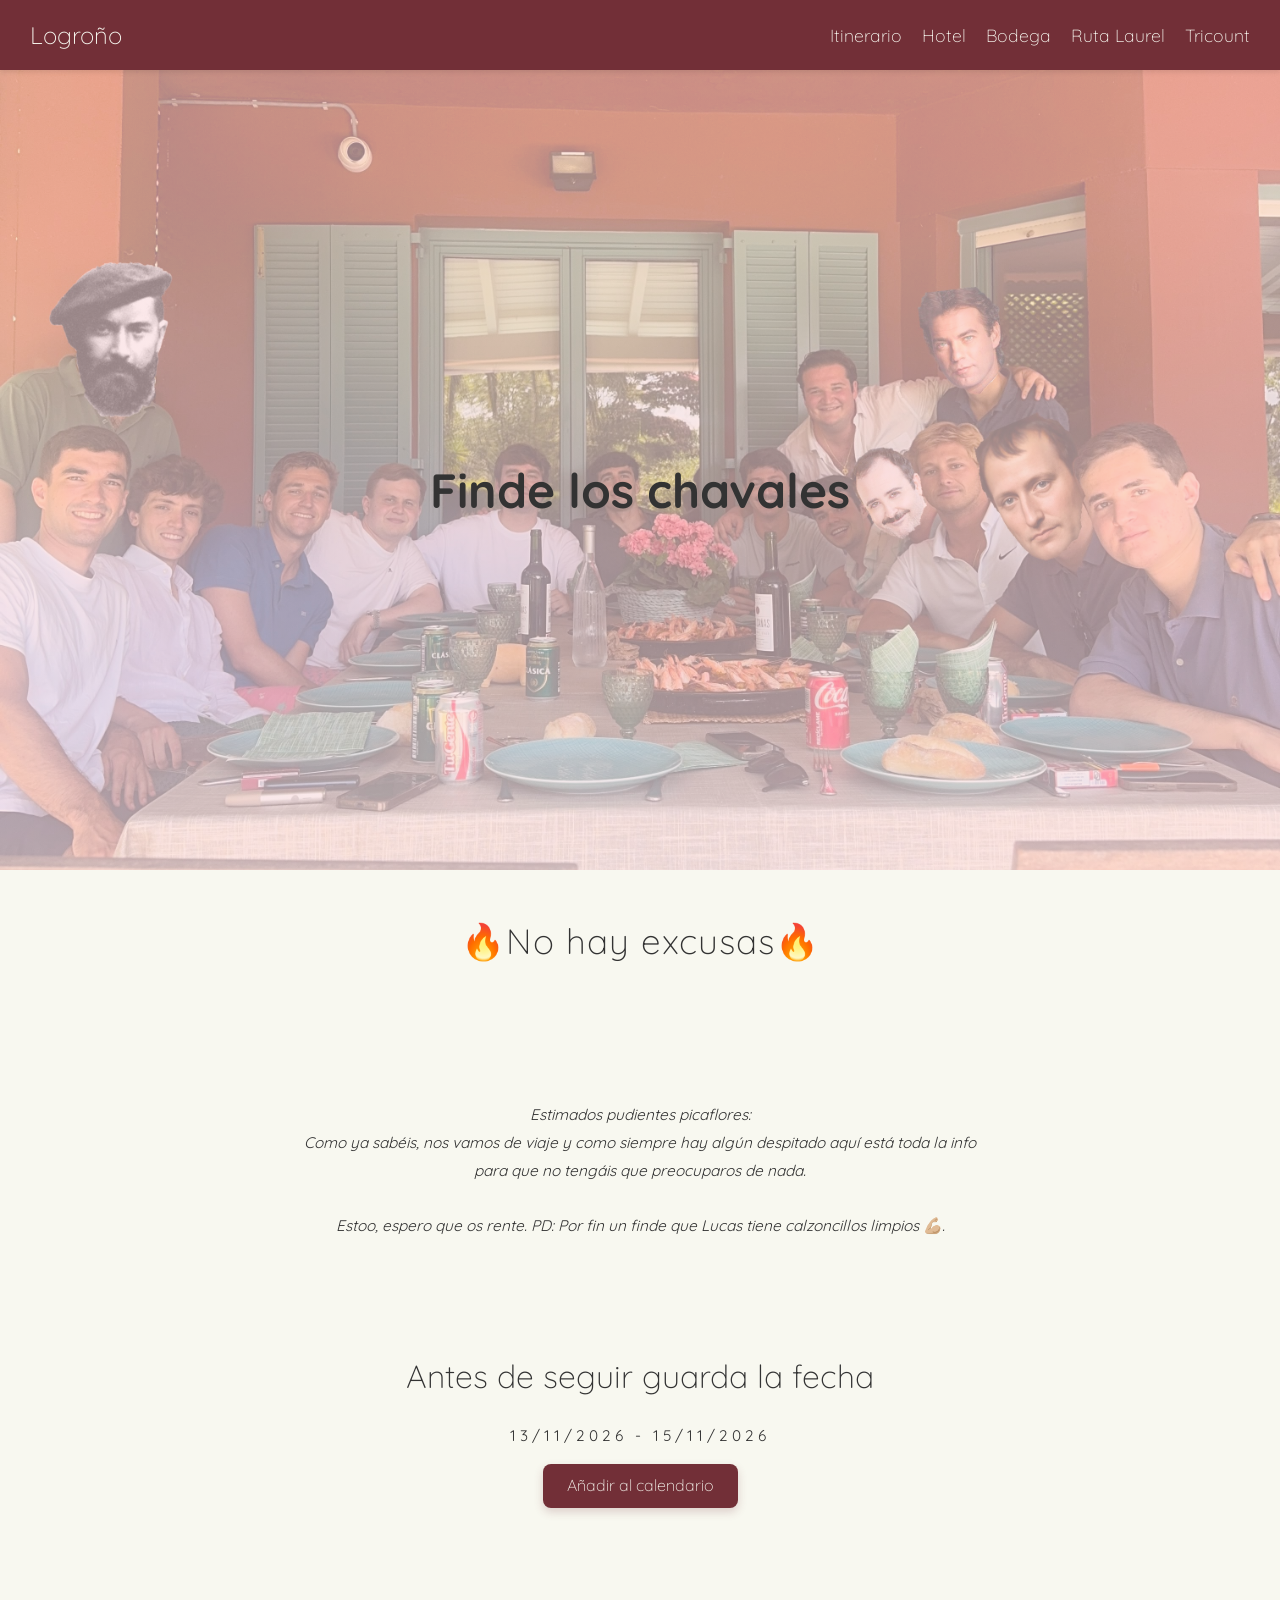
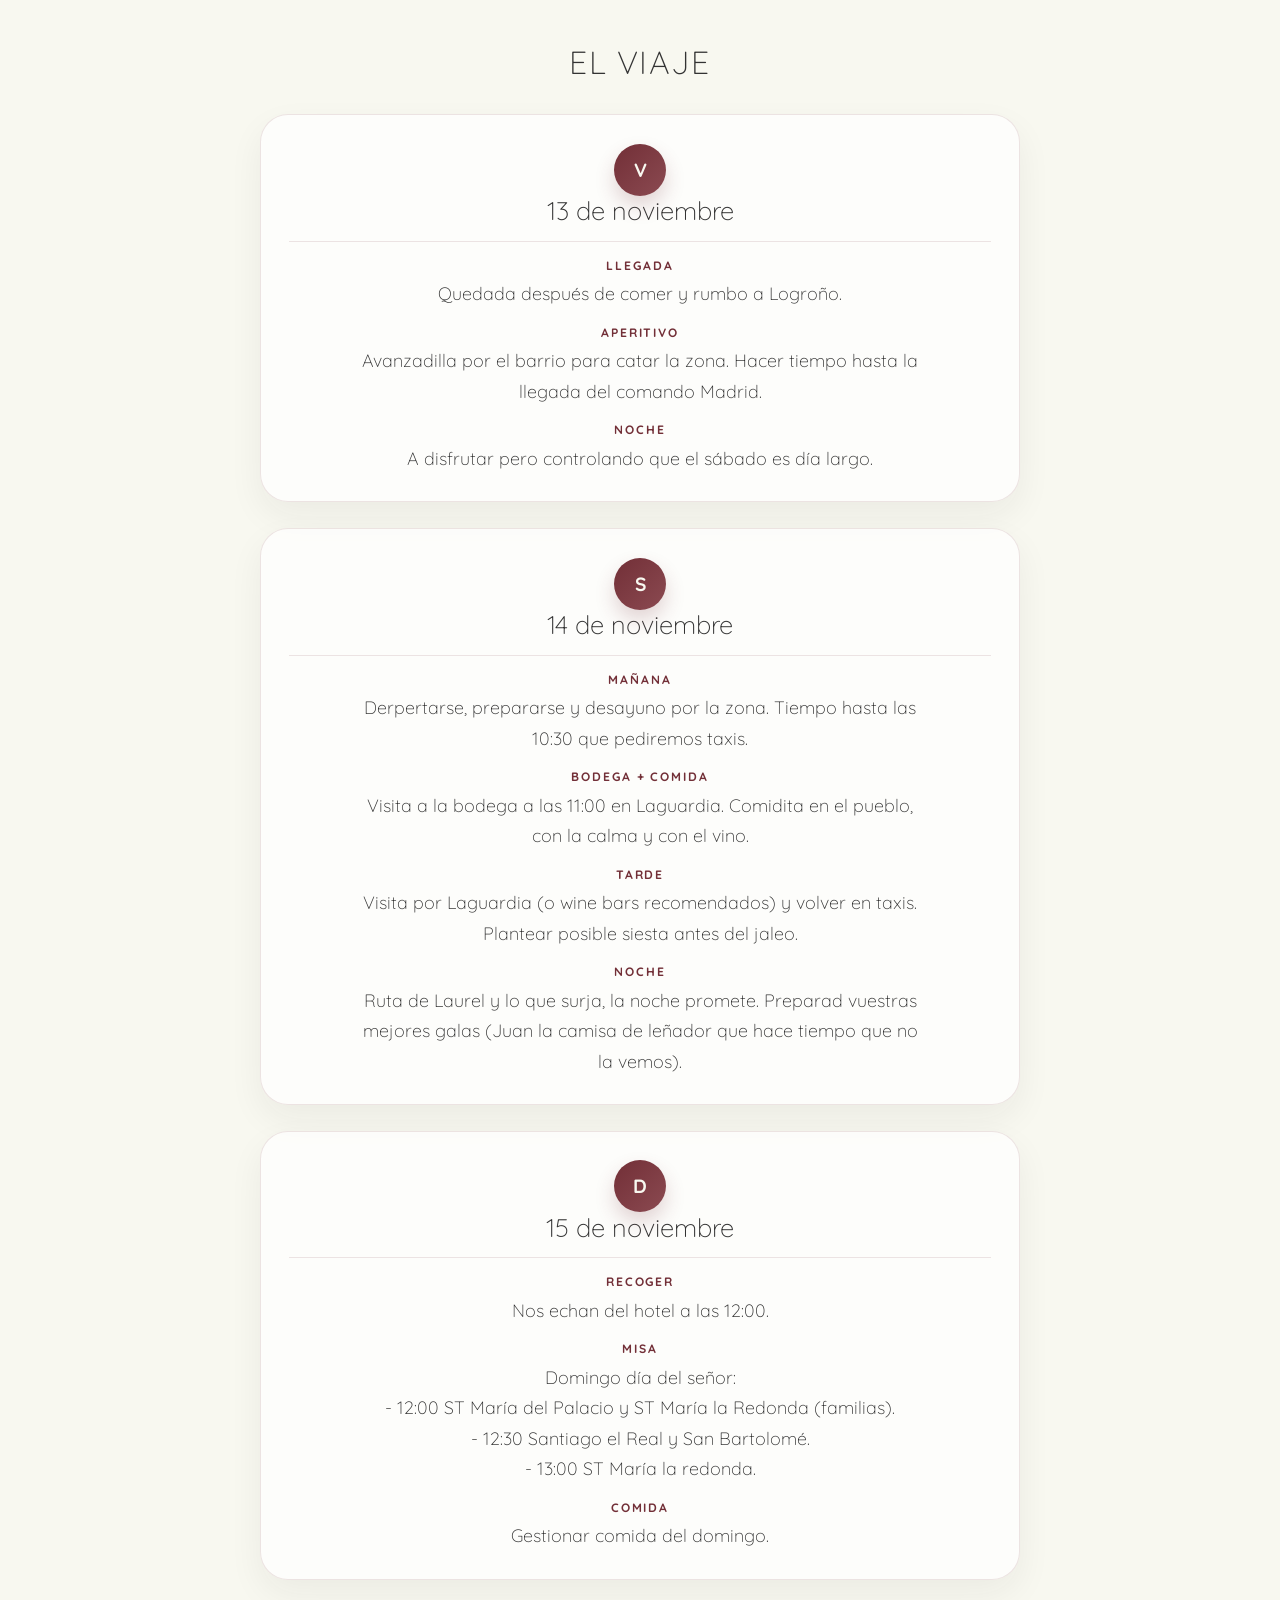
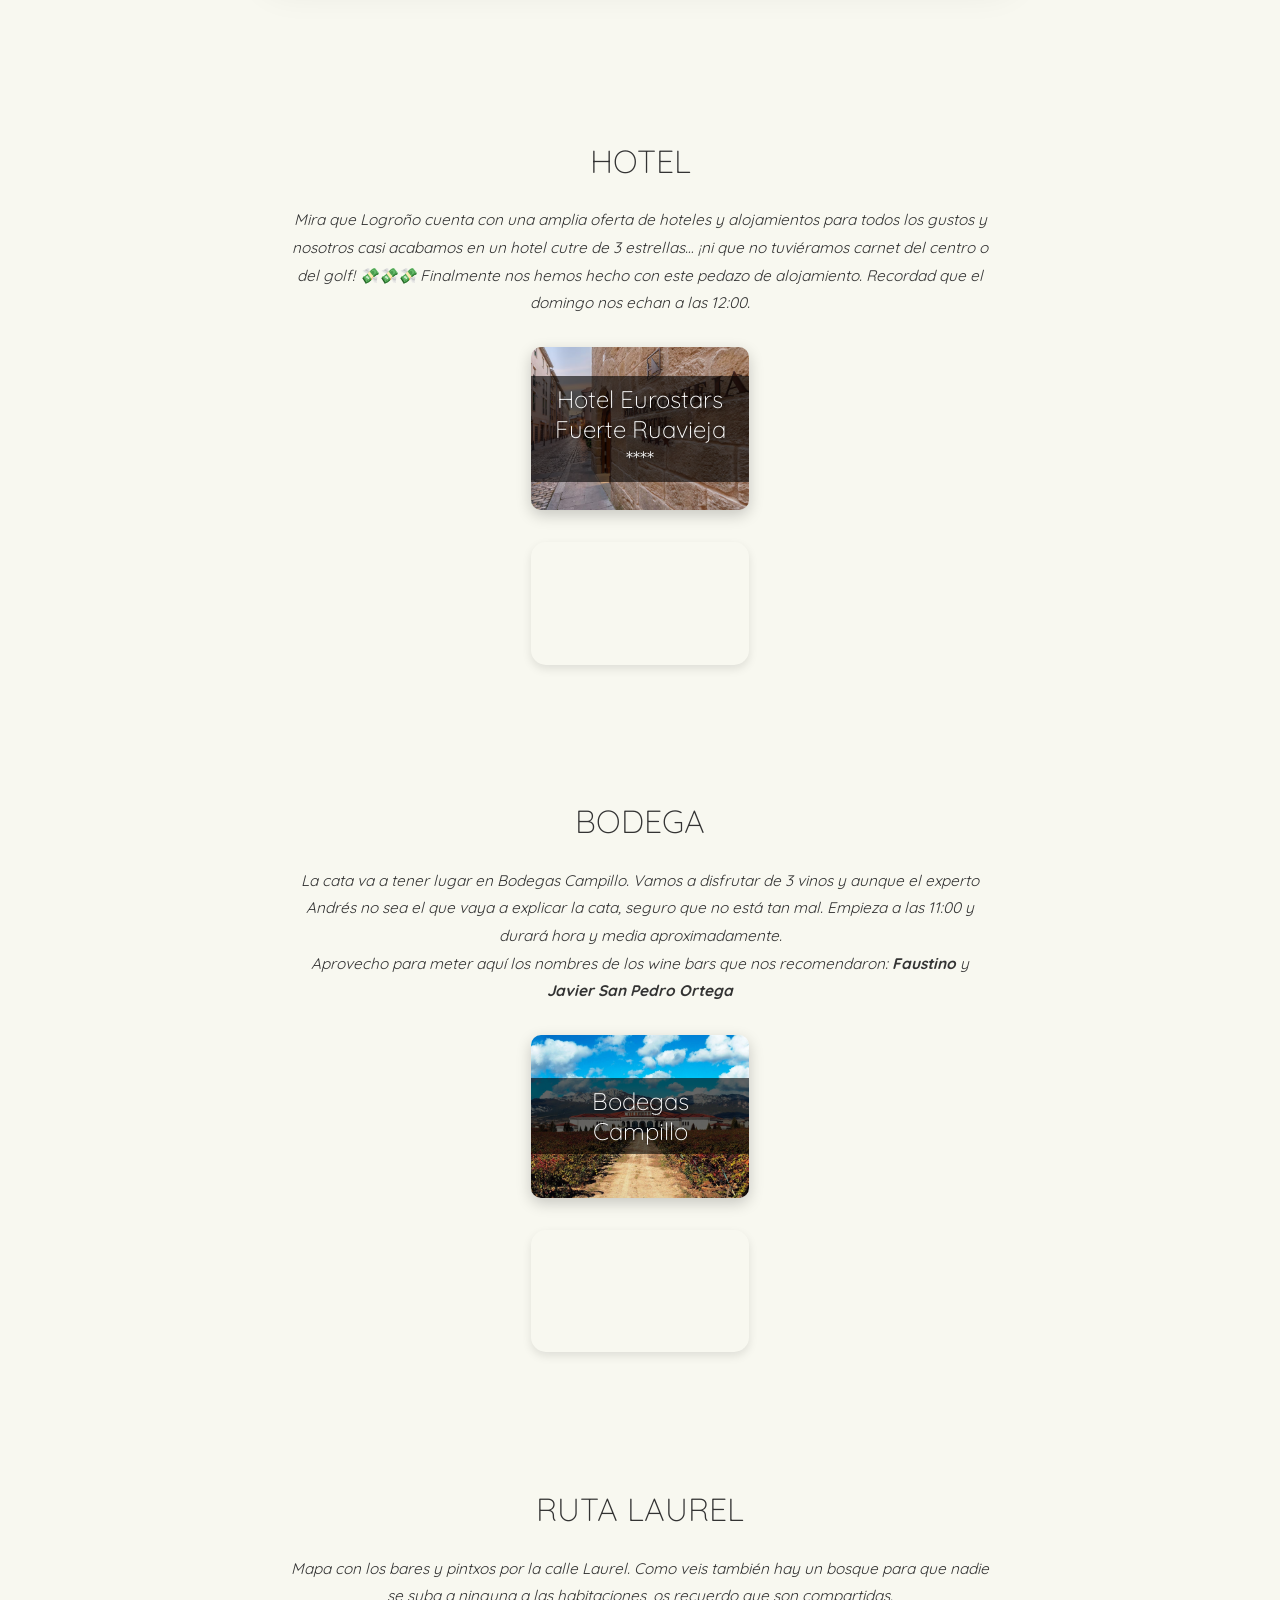
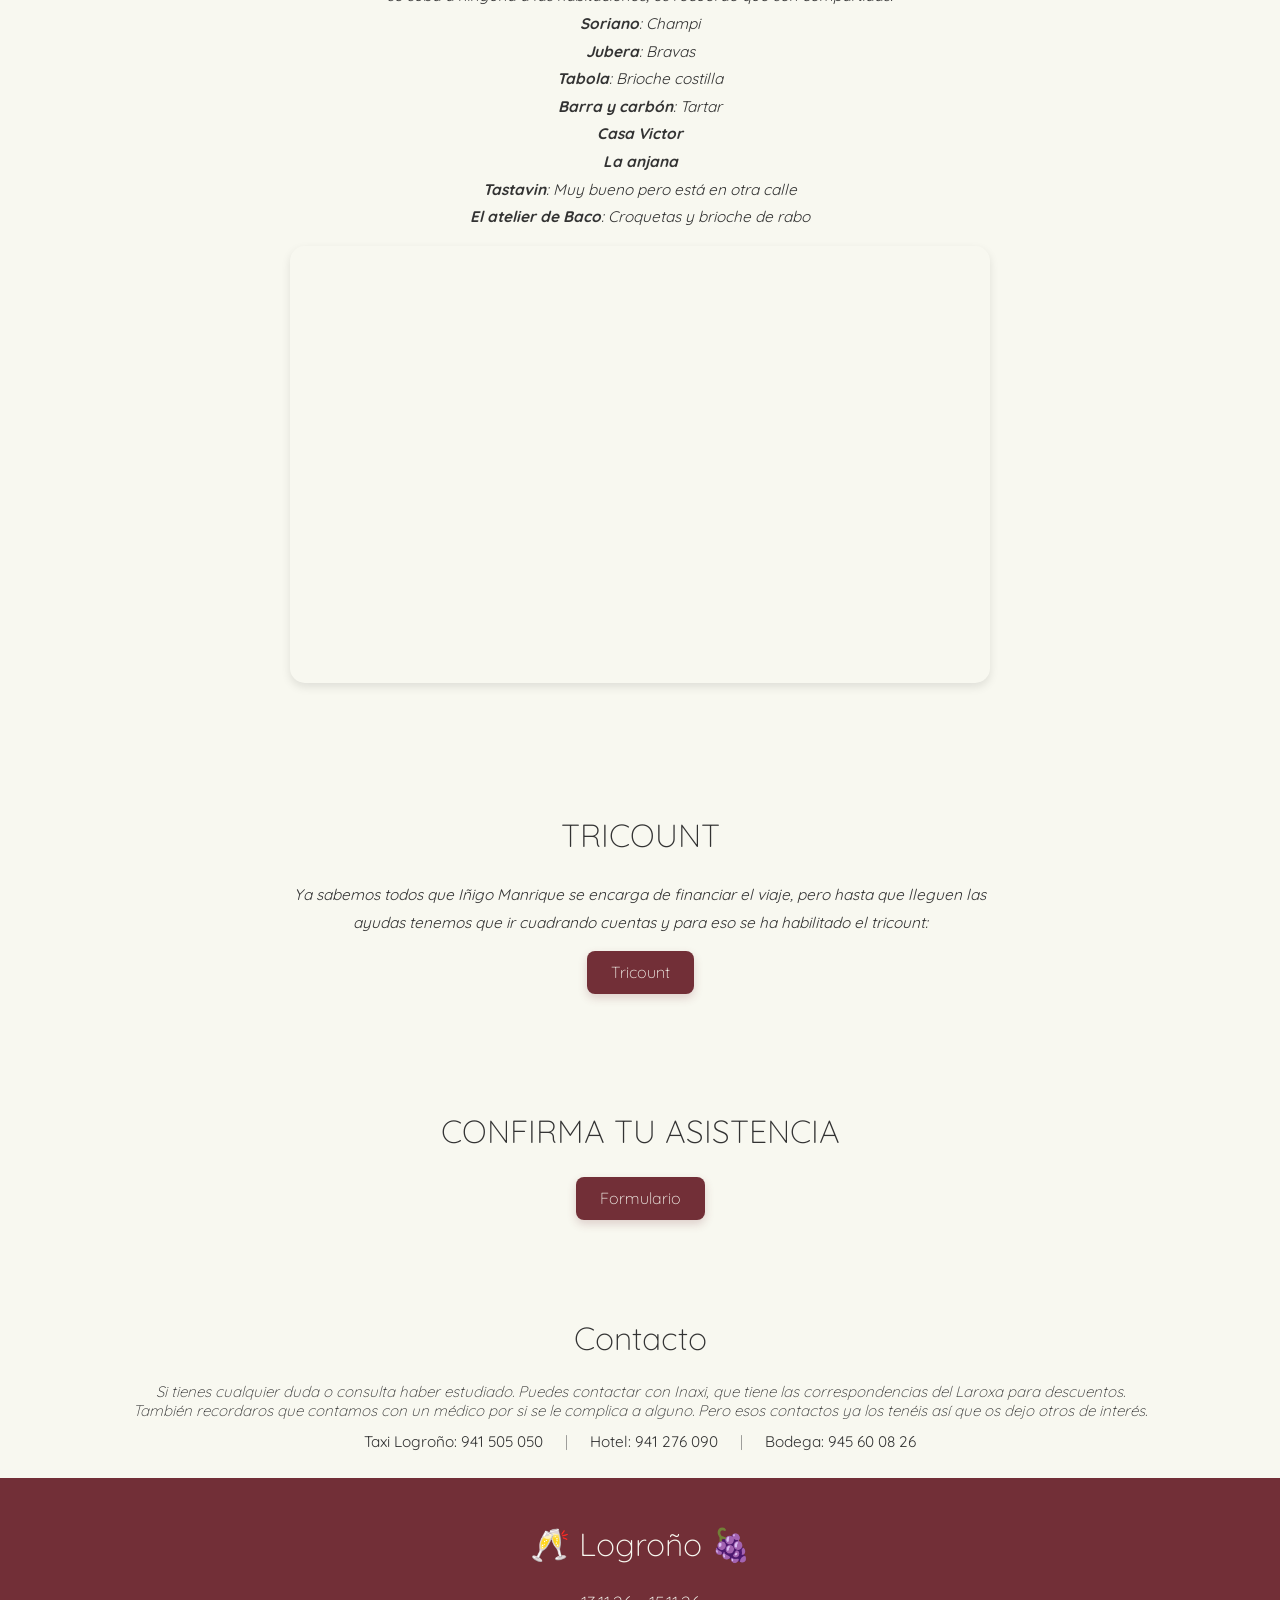
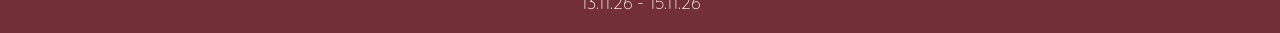
==== commit 7e2b7188: "Update index.html" ====
--- a/index.html
+++ b/index.html
@@ -246,7 +246,7 @@
   <div class="hotels-content">
     <h2>HOTEL</h2>
     <p style="font-style: italic;">
-      Mira que Logroño cuenta con una amplia oferta de hoteles y alojamientos para todos los gustos y nosotros casi acabamos en un hotel cutre de 3 estrellas… ¡ni que no tuviéramos carnet del centro! 💸💸💸
+      Mira que Logroño cuenta con una amplia oferta de hoteles y alojamientos para todos los gustos y nosotros casi acabamos en un hotel cutre de 3 estrellas… ¡ni que no tuviéramos carnet del centro o del golf! 💸💸💸
 
       Finalmente nos hemos hecho con este pedazo de alojamiento. Recordad que el domingo nos echan a las 12:00.
       <!-- En caso de estar interesados, sólo tenéis que indicar por teléfono que asistís a la boda para beneficiaros del descuento.--></p> 
--- a/style2completo.css
+++ b/style2completo.css
@@ -5,7 +5,7 @@
   margin: 0;
   font-family: 'Quicksand', sans-serif;
   font-weight: 10;
-  background-color: #f9fafb; /* Blanco roto */
+  background-color: #F8F8F0; /* Blanco roto */
   color: #333;
 }
 
@@ -107,7 +107,7 @@
 .save-date-section {
   text-align: center;
   padding: 20px 20px 0px 20px;
-  background-color: #f9fafb;
+  background-color: #F8F8F0;
   margin-bottom: 0px;
 }
 
@@ -159,7 +159,7 @@
   margin-bottom: 0px;
   /* margin-left: 10vw;
   margin-right: 10vw; */
-  background-color: #f9fafb;
+  background-color: #F8F8F0;
   padding: 0 10vw 5vh 10vw;
   text-align: center;
   color: #2c3e50;
@@ -182,7 +182,7 @@
 
 /* ITINERARIO */
 .timeline {
-  background: linear-gradient(180deg, #f8f5f2 0%, #f9fafb 100%);
+   background-color: #F8F8F0; /*linear-gradient(180deg, #f8f5f2 0%, #f9fafb 100%); */
   padding: clamp(4rem, 7vw, 7rem) clamp(1rem, 5vw, 4rem);
   color: #333;
 }
@@ -207,11 +207,11 @@
 }
 
 .timeline h2 {
-  margin: 0;
-  font-family: 'Quicksand', sans-serif;
-  font-weight: 300;
-  font-size: clamp(2rem, 4vw, 3rem);
-  letter-spacing: 0.08em;
+  margin: 0 0 2rem;
+  font-family: 'Quicksand', sans-serif;
+  font-weight: 100;
+  font-size: clamp(1.5rem, 3vw, 2rem);
+  letter-spacing: 0.04em;
   color: #333;
   text-align: center;
 }
@@ -243,7 +243,7 @@
 .day-marker {
   position: absolute;
   left: 50%;
-  top: 1.5rem;
+  top: 1.8rem;
   transform: translateX(-50%);
   width: 52px;
   height: 52px;
@@ -262,8 +262,8 @@
   flex-direction: column;
   align-items: center;
   justify-content: center;
-  gap: 0.6rem;
-  margin: 2.5rem 0 1rem;
+  gap: 0.8rem;
+  margin: 3.2rem 0 1rem;
   padding-bottom: 0.9rem;
   border-bottom: 1px solid rgba(114,47,55,0.12);
   text-align: center;
@@ -370,7 +370,7 @@
   gap: clamp(1rem, 4vw, 6rem); /* espacio proporcional entre columnas */
   padding: clamp(0.5rem, 2vw, 2rem) clamp(1rem, 4vw, 2rem) 0 clamp(1rem, 4vw, 2rem);
   justify-content: center;
-  background-color: #f9fafb;
+  background-color: #F8F8F0;
   color: #333;
   padding-bottom: 5vh; /* espacio interno con color */
 }
@@ -513,7 +513,7 @@
 
 /* HOTELES */
 .hotels-section {
-  background-color: #f9fafb;
+  background-color: #F8F8F0;
   padding: 5px;
   text-align: center;
   color: #2c3e50;  
@@ -551,7 +551,7 @@
   /* height controlled via aspect-ratio on the .gallery-item so all cards match */
   justify-content: center;
   gap: 20px;  
-  background-color: #f9fafb;
+  background-color: #F8F8F0;
   /* margin-bottom: 20px; */
   padding-left: clamp(10px, 5%, 20px);  /* mínimo 10px, máximo 20px, relativo a ancho */
   padding-right: clamp(10px, 5%, 20px);
@@ -710,7 +710,7 @@
 
 /* Sección contacto */
 .contact-section {
-  background-color: #f9fafb;
+  background-color: #F8F8F0;
   padding: 3vh 10vw;
   text-align: center;
   color: #333;
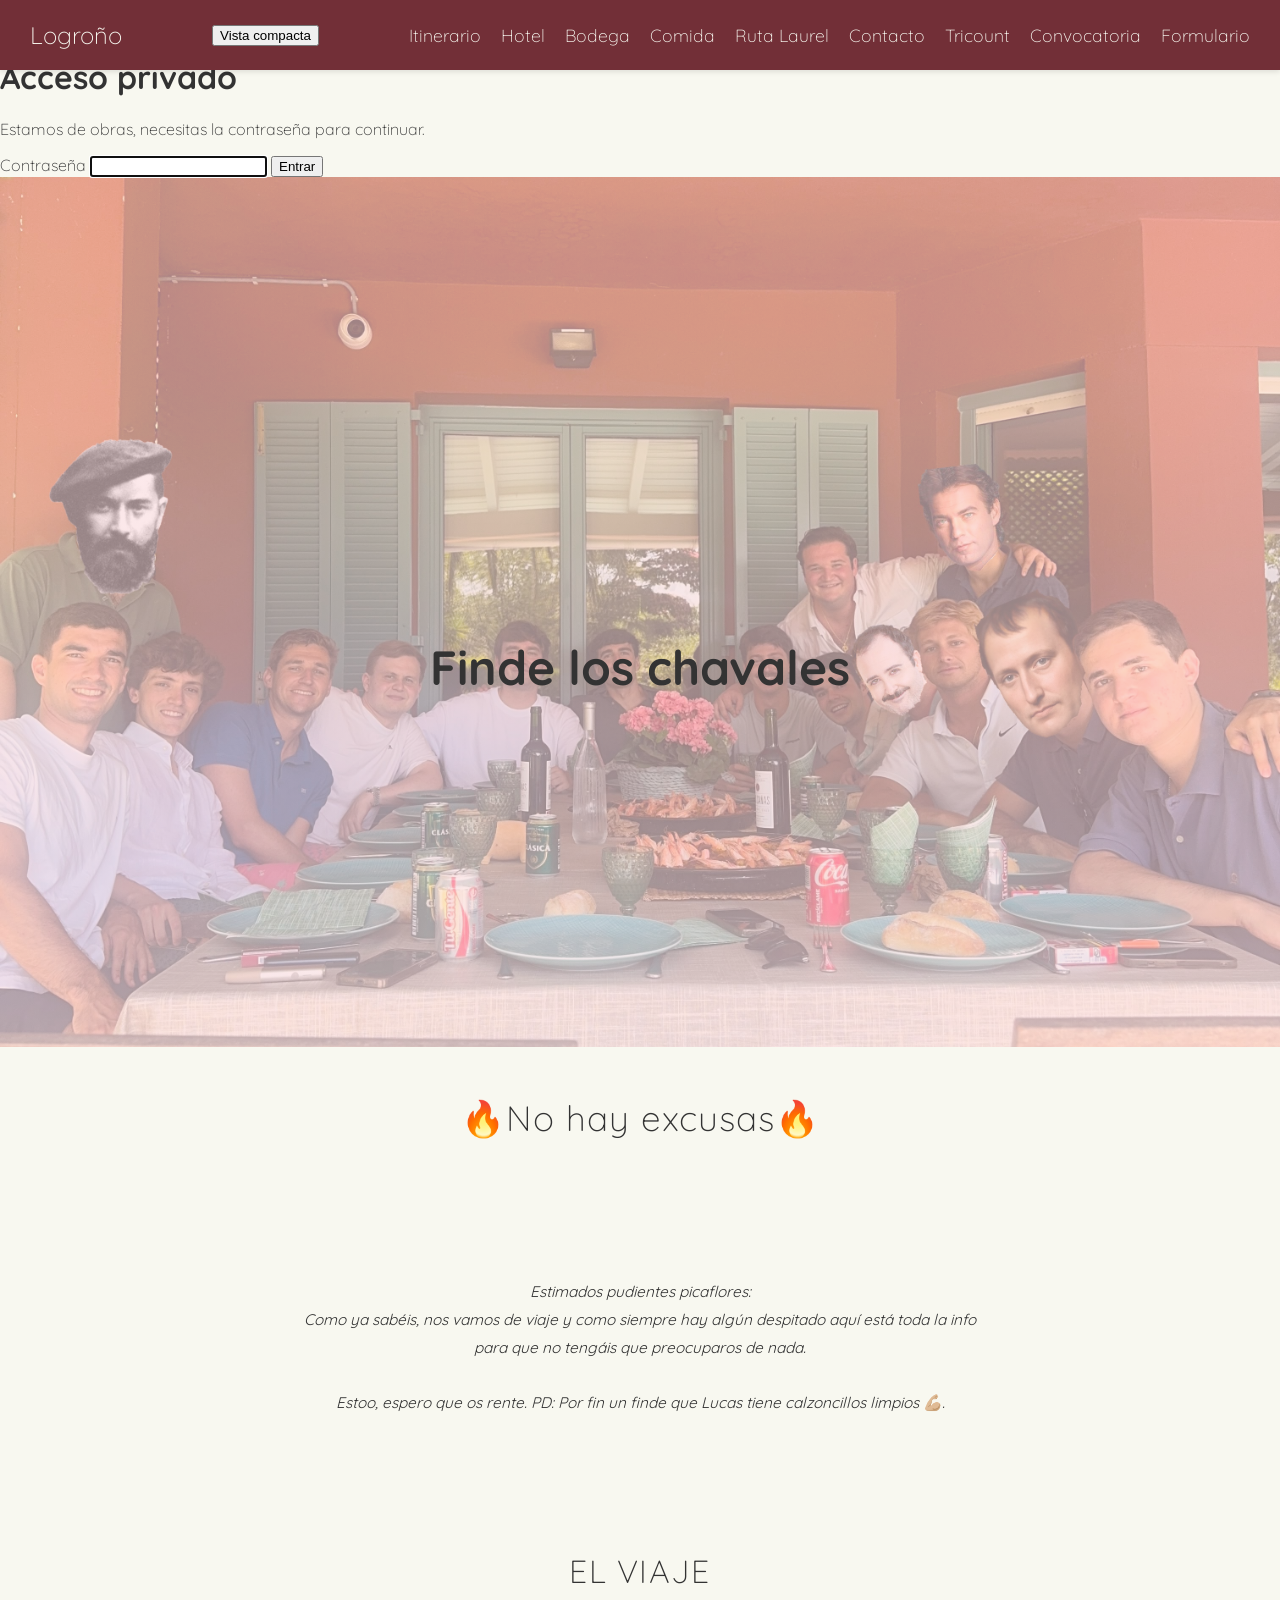
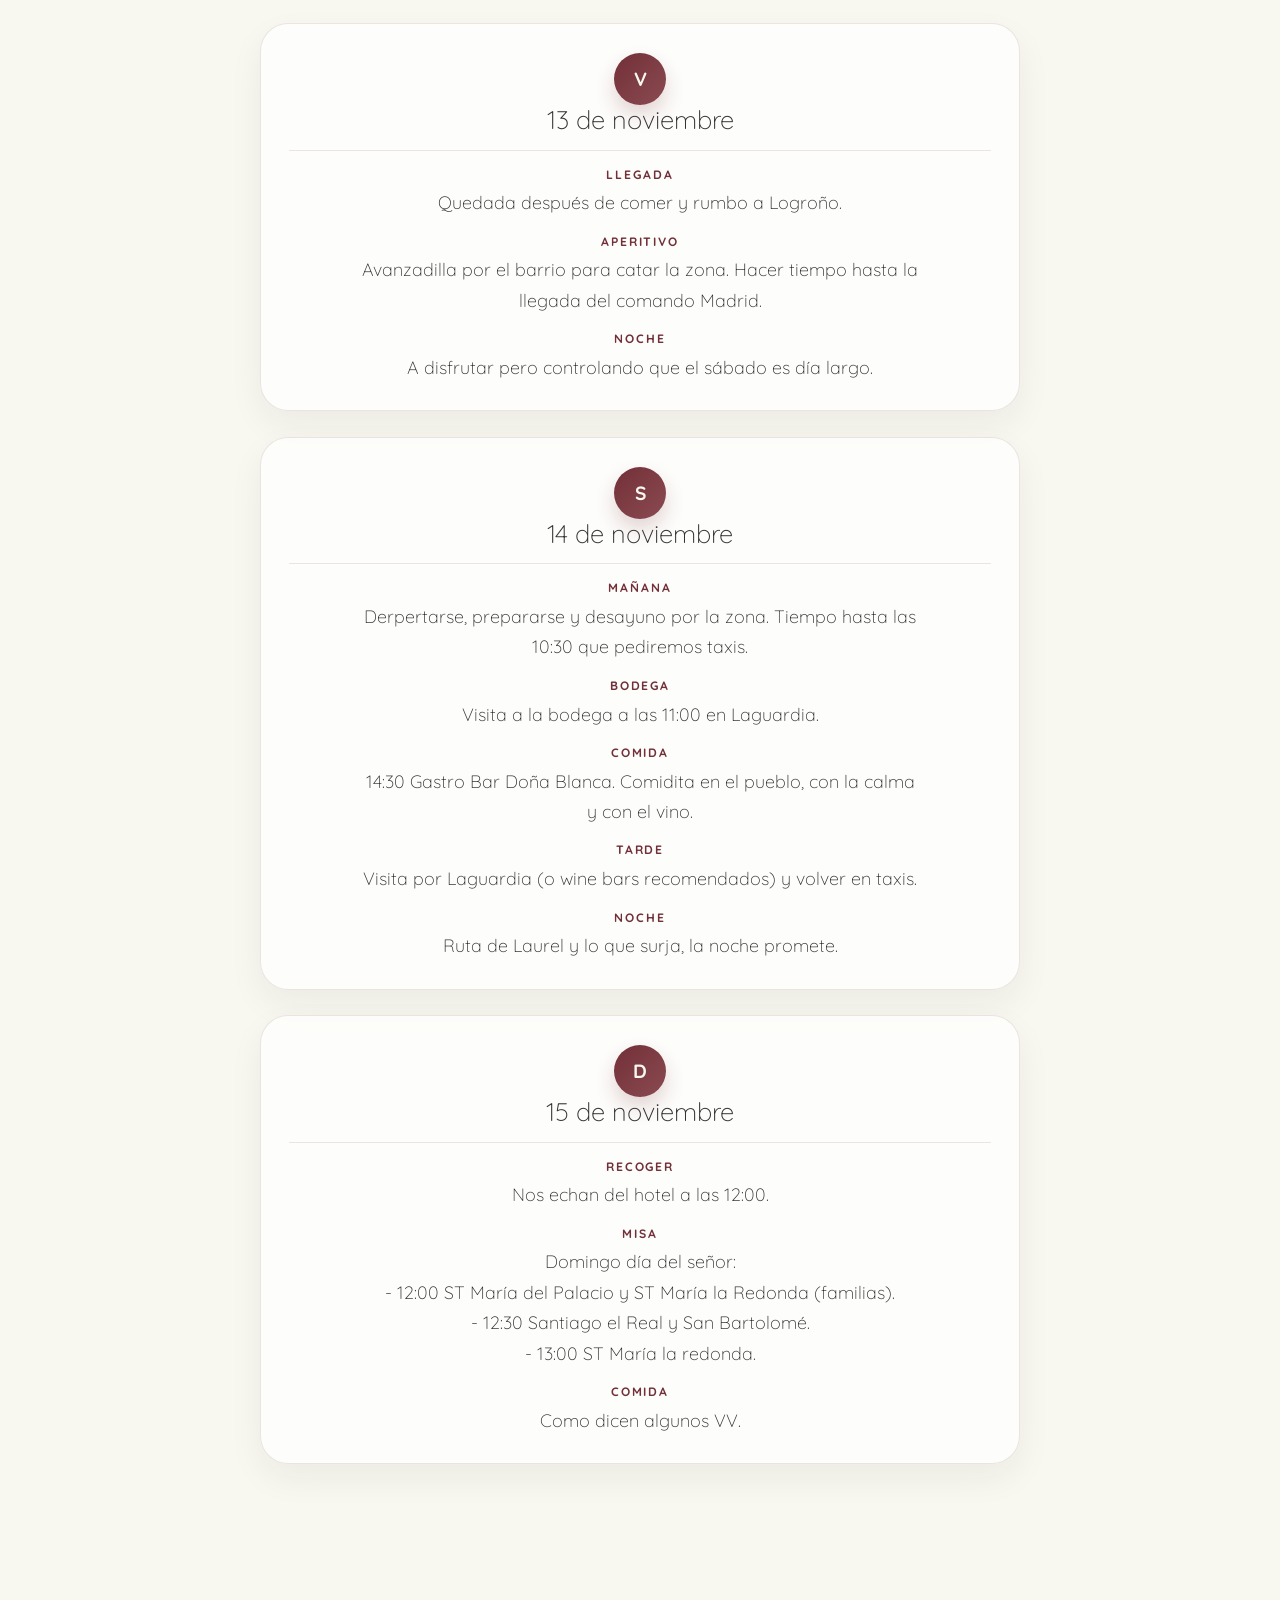
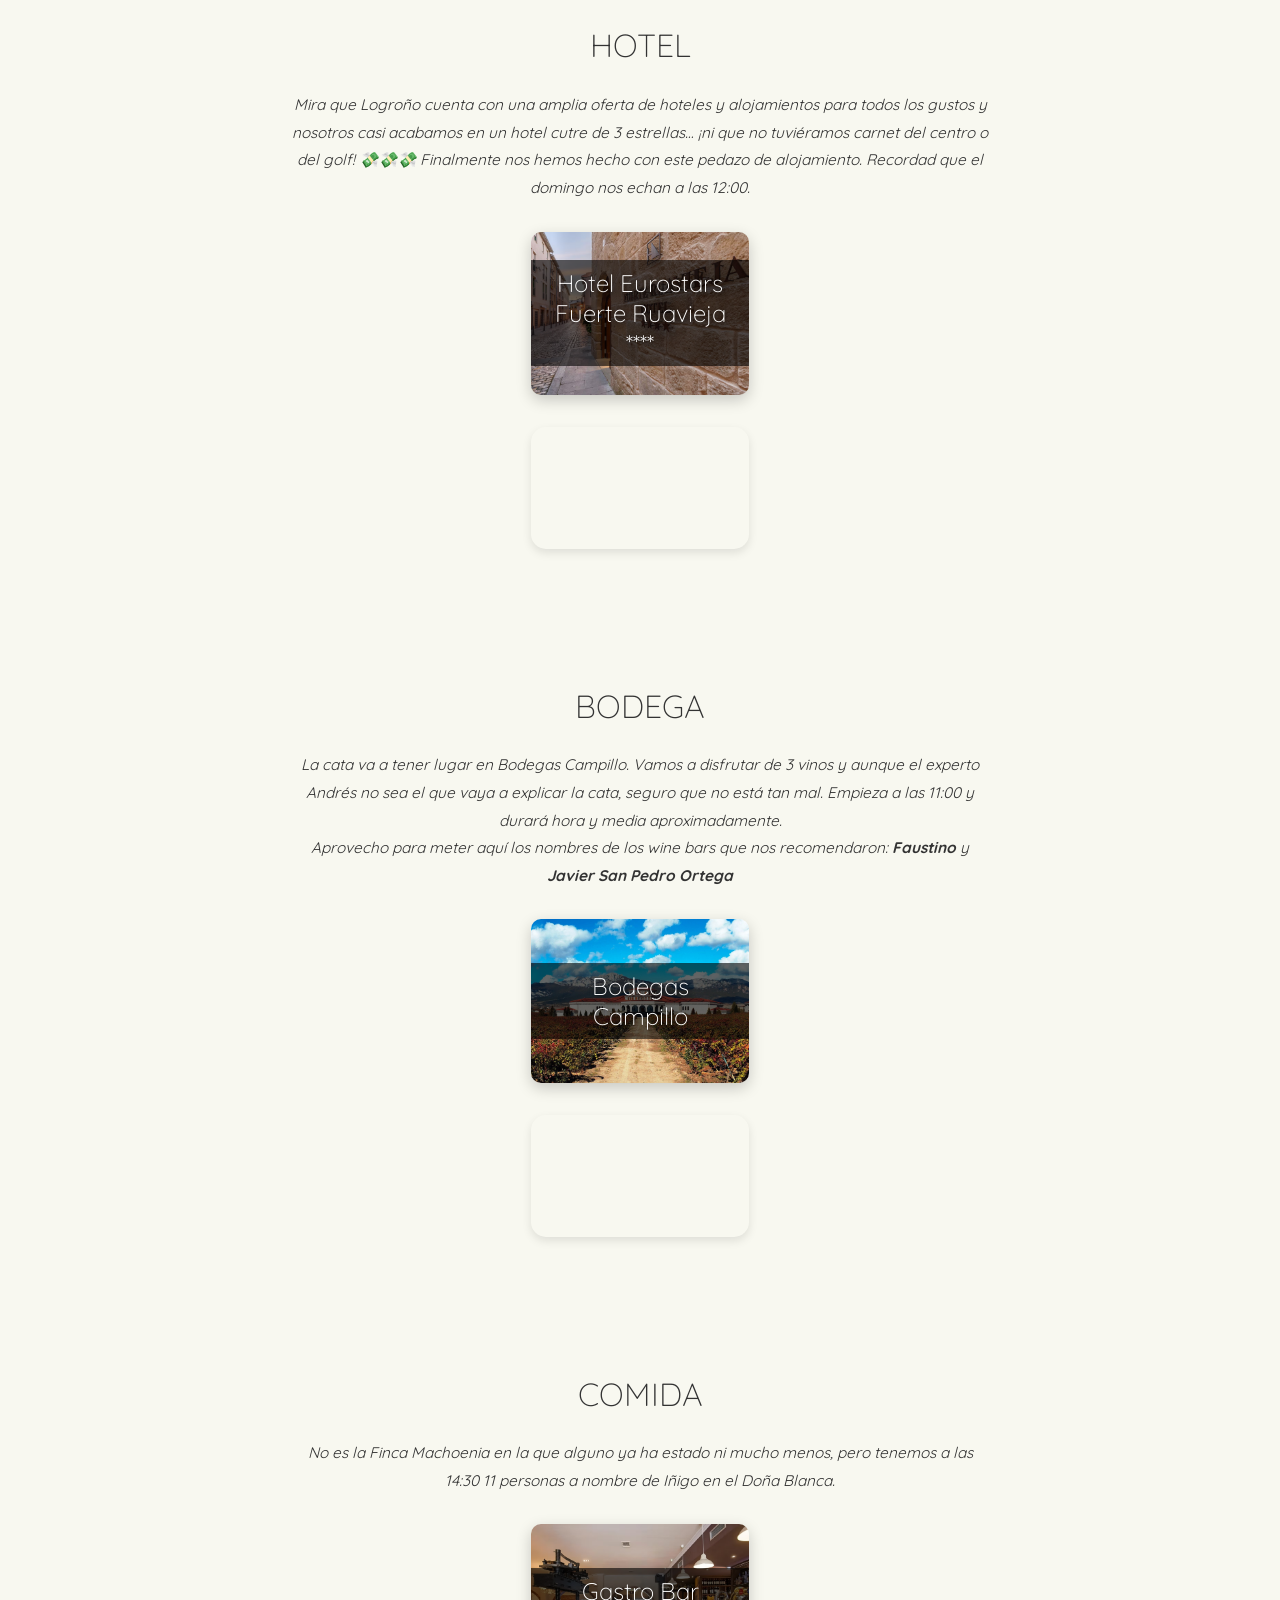
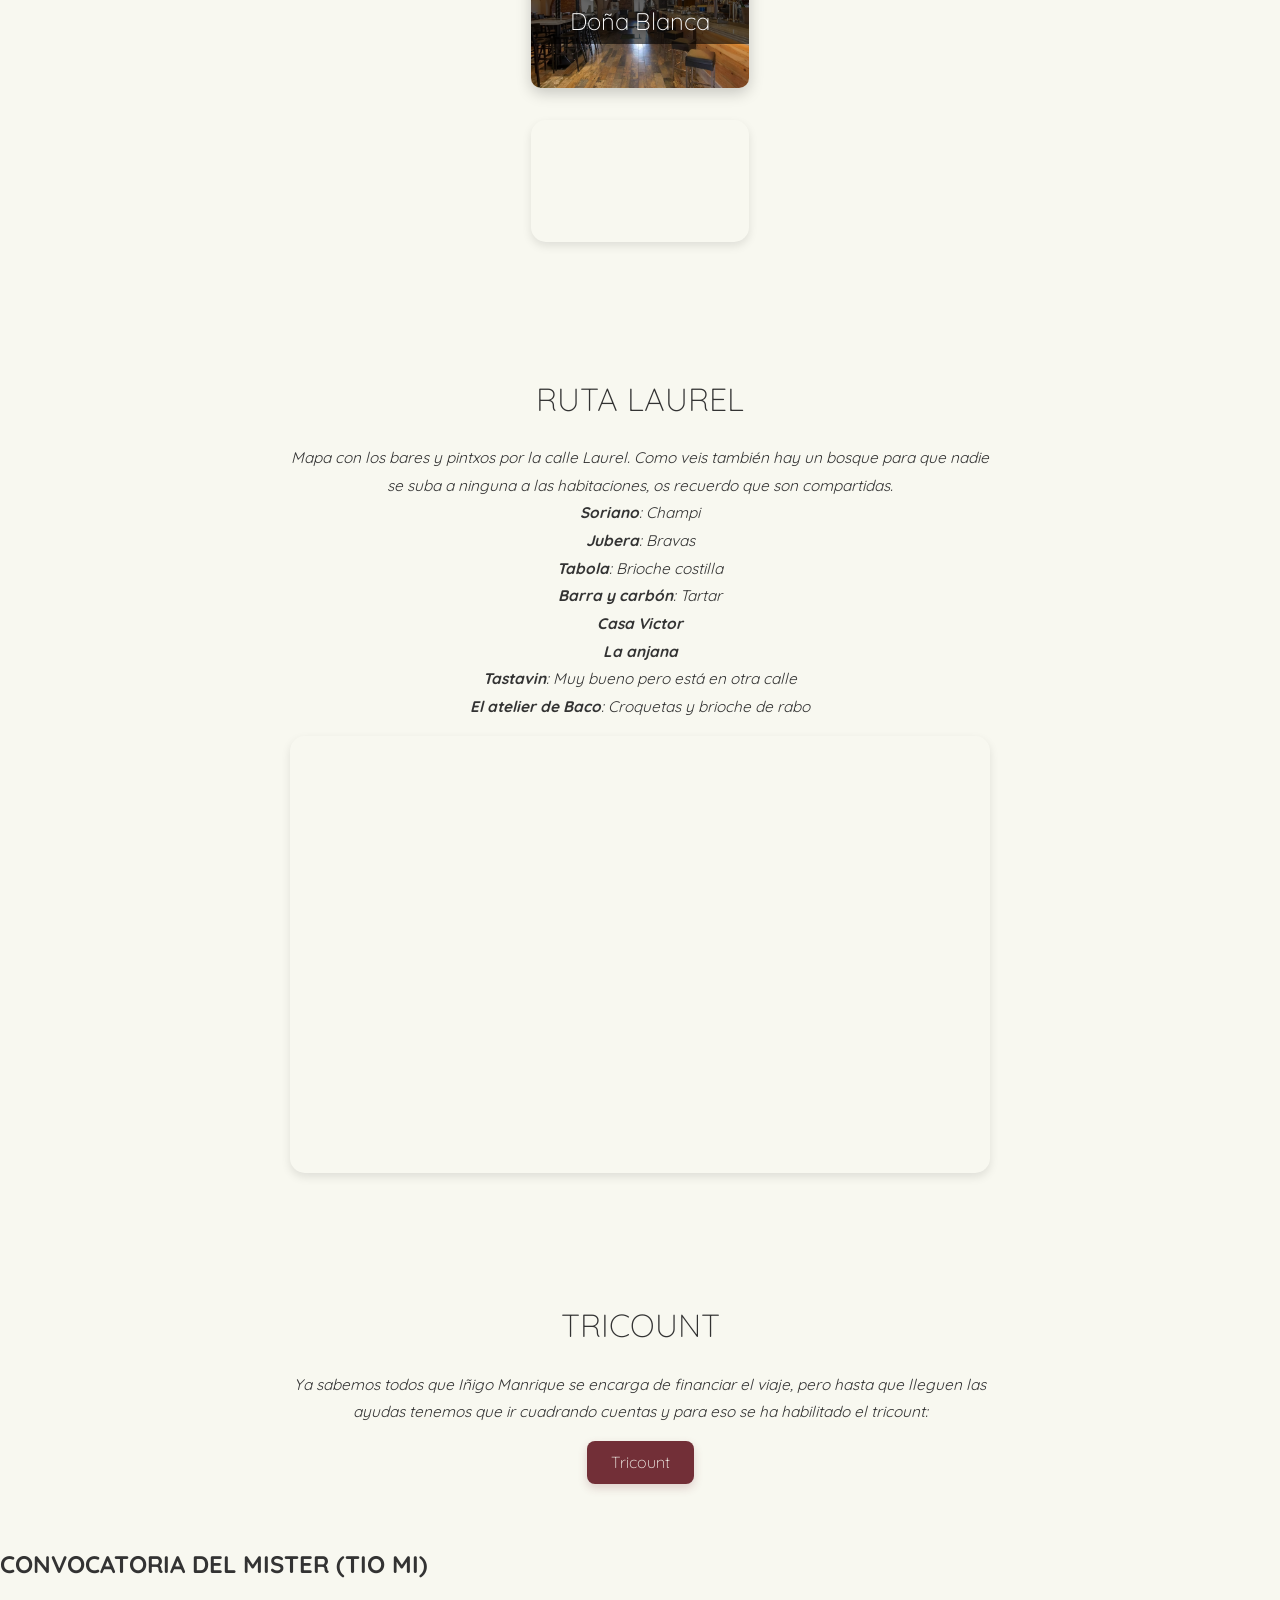
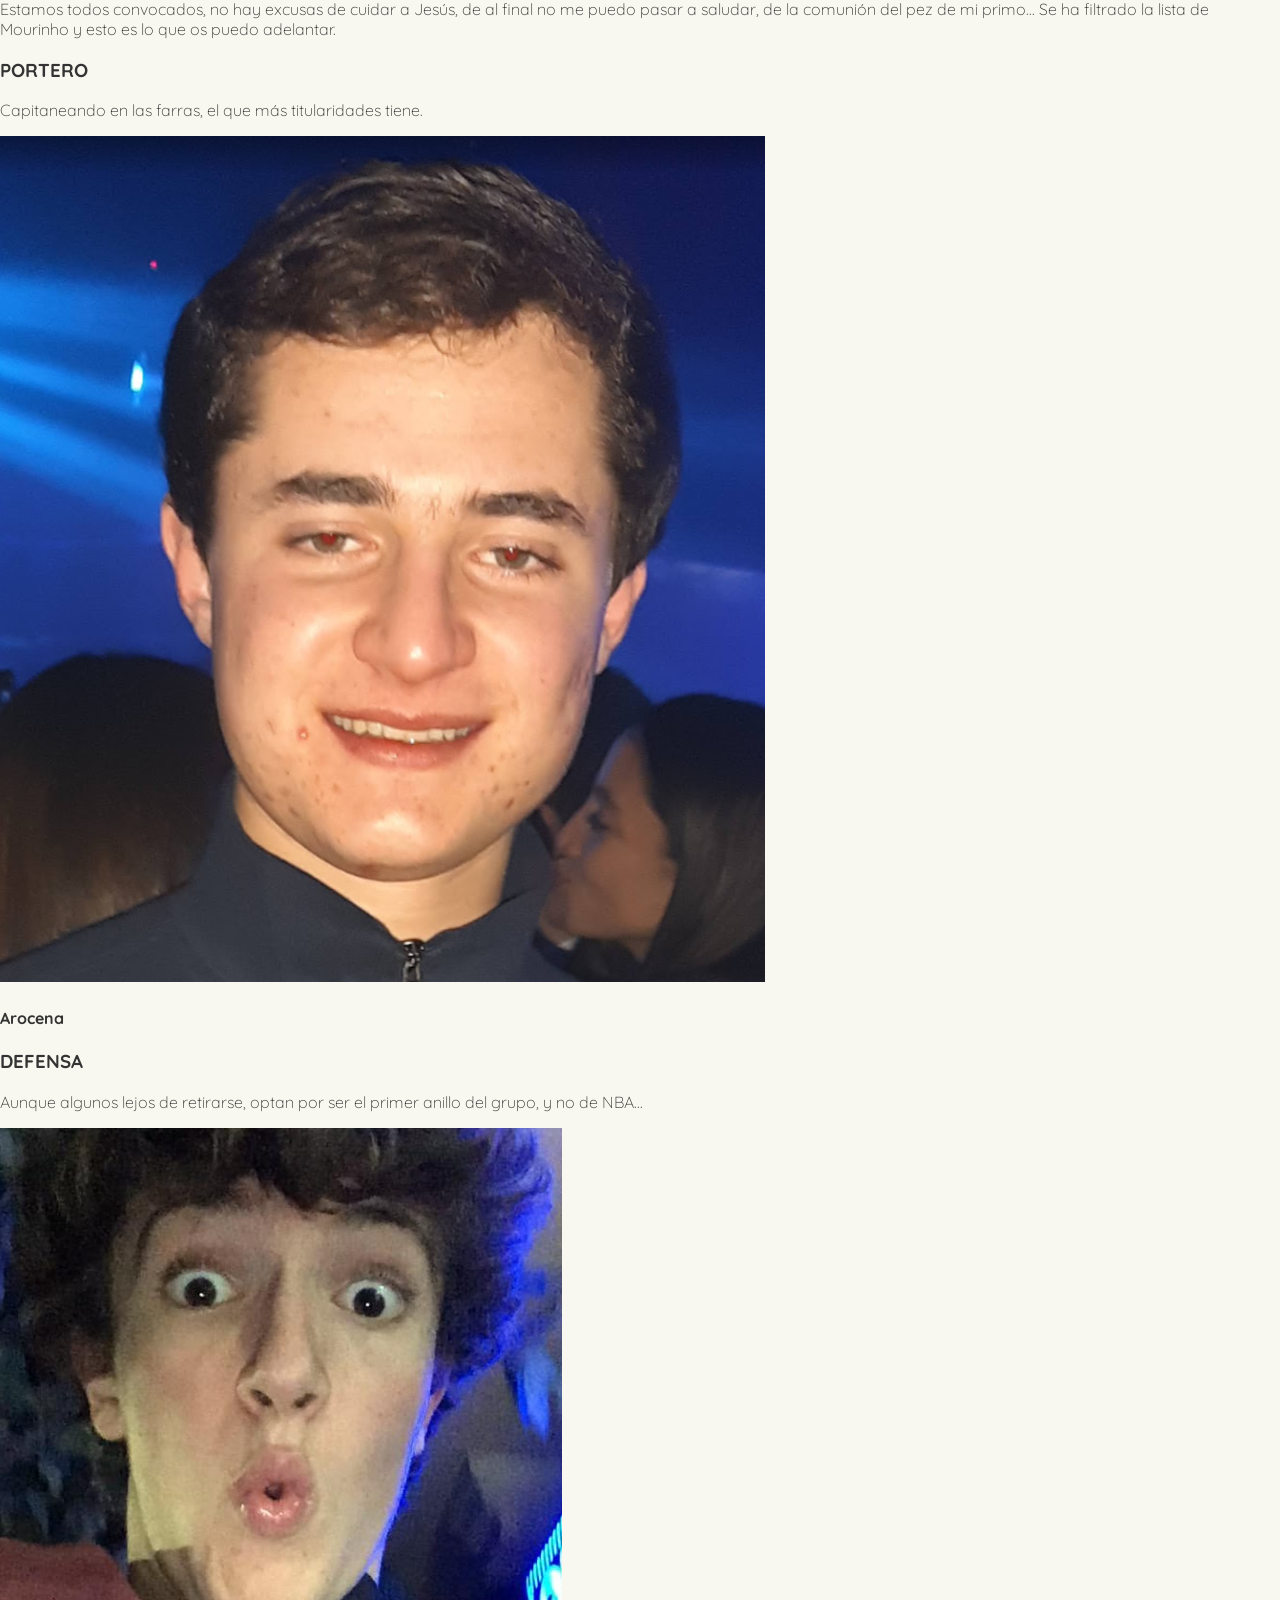
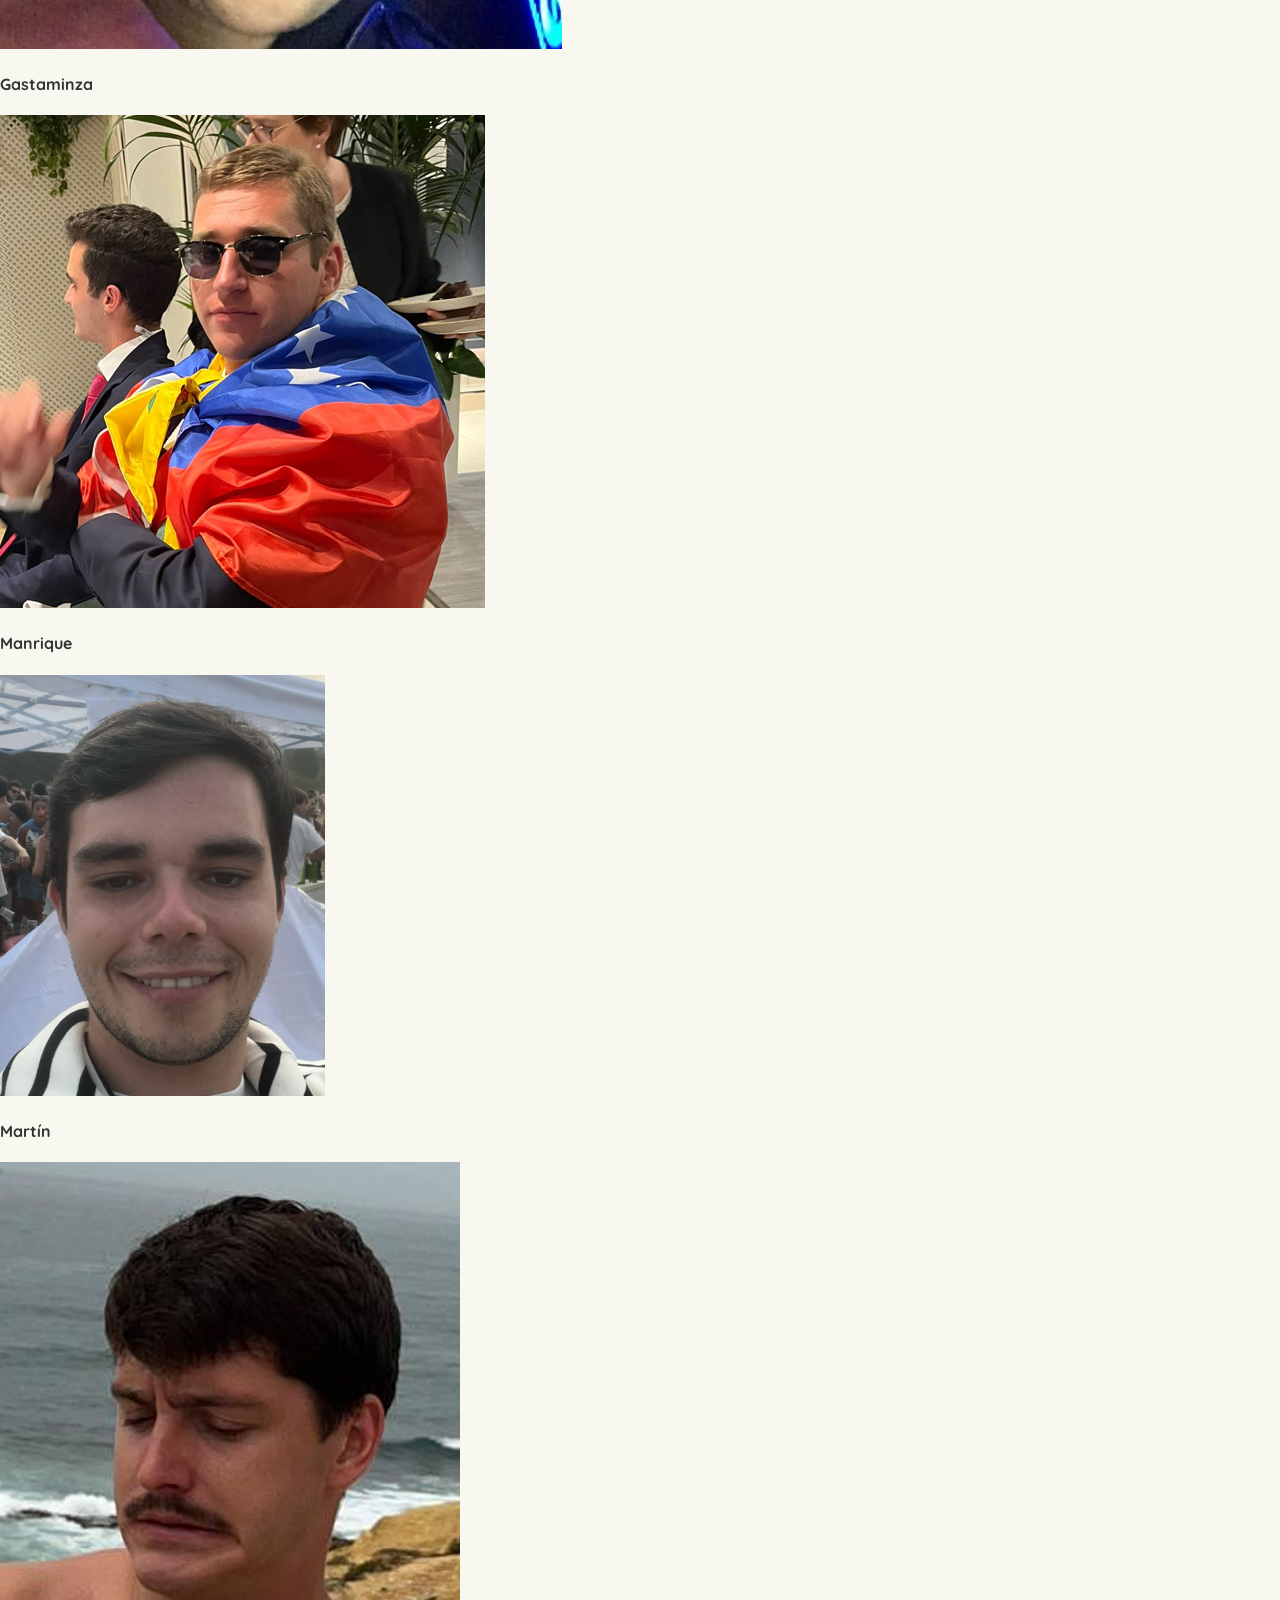
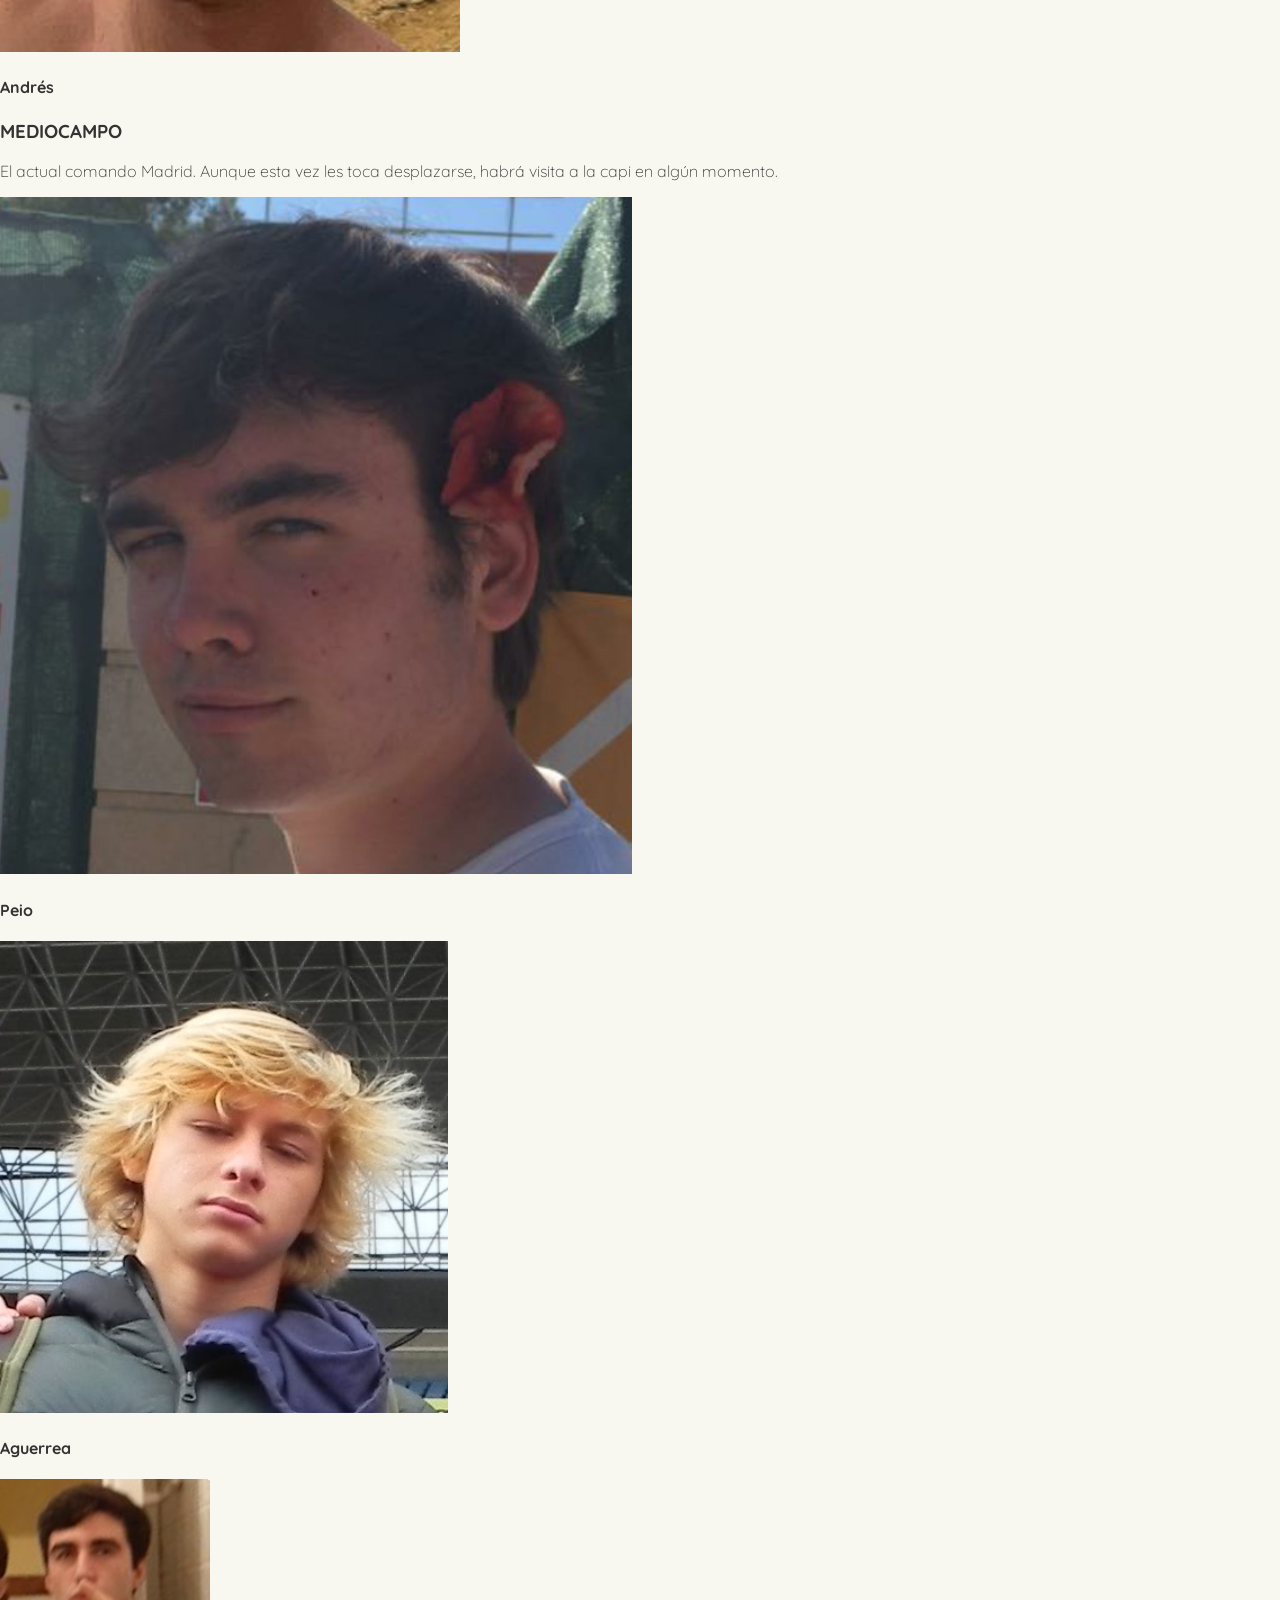
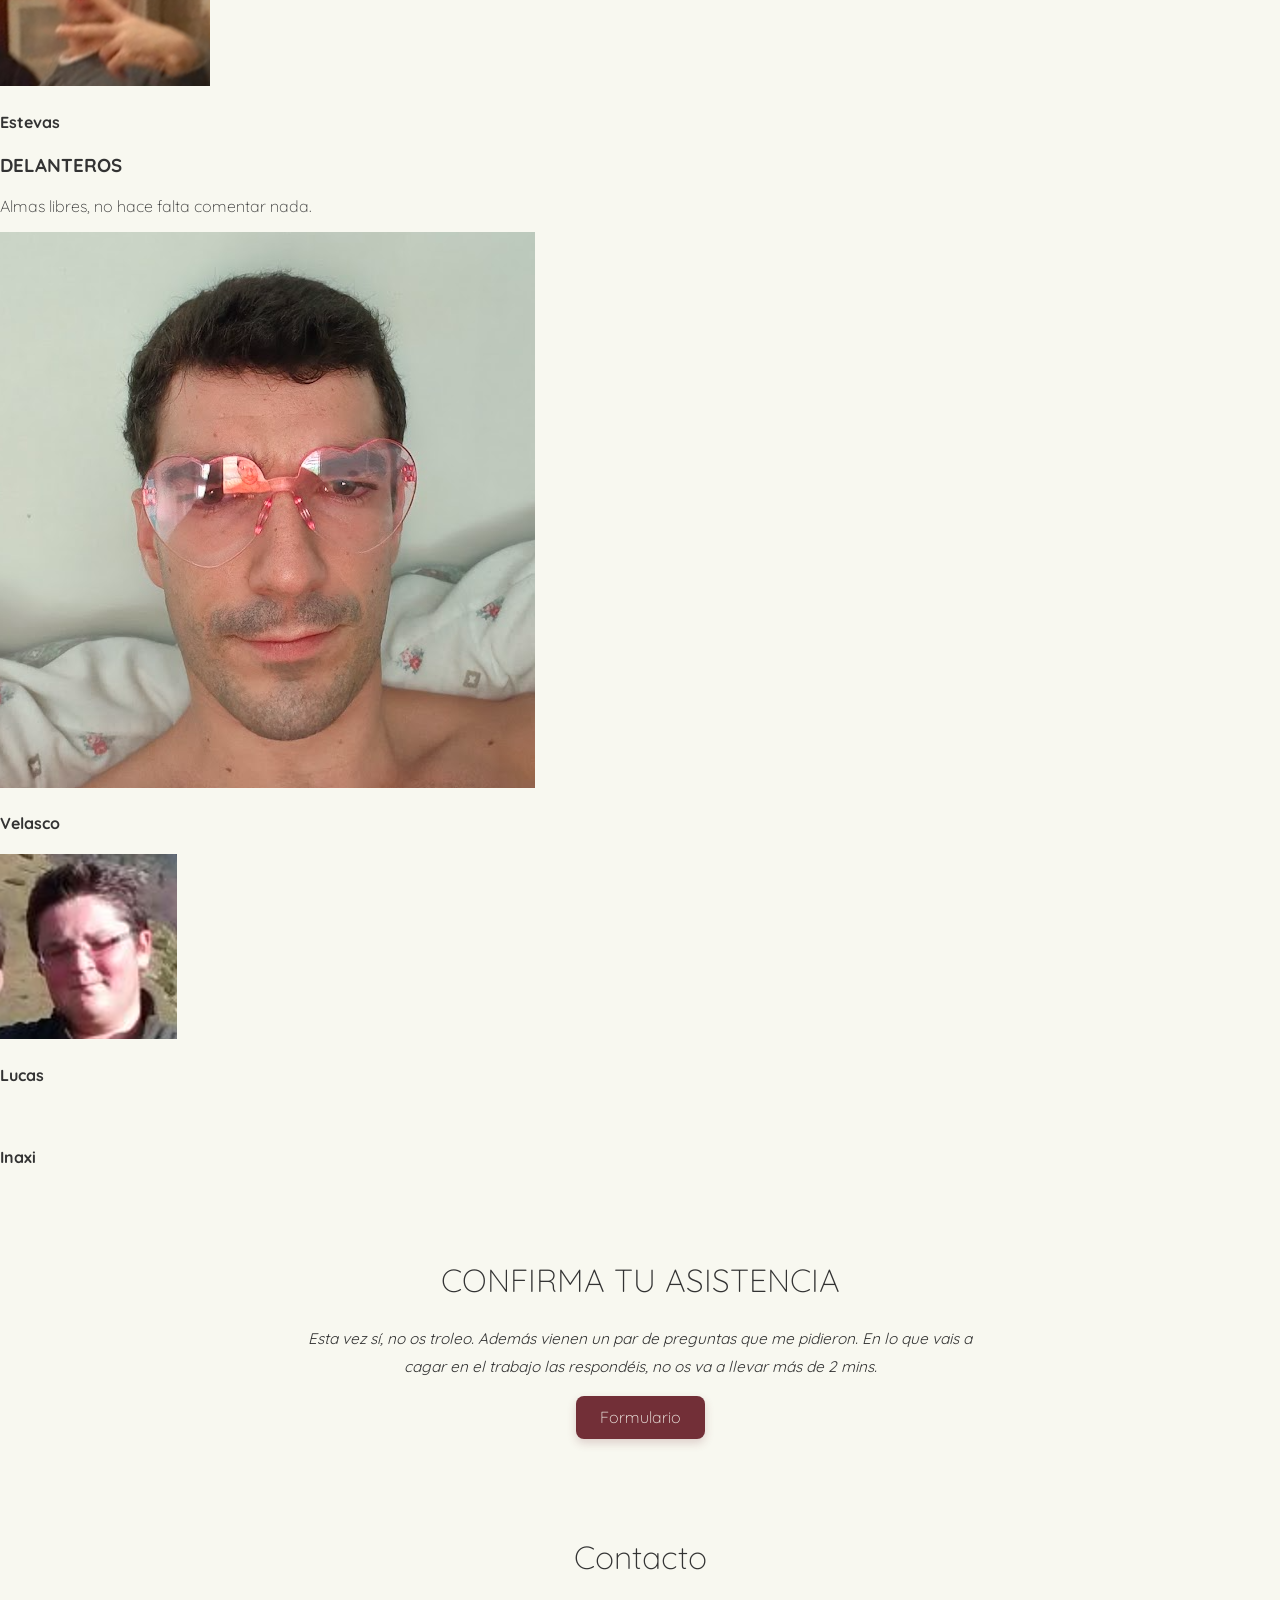
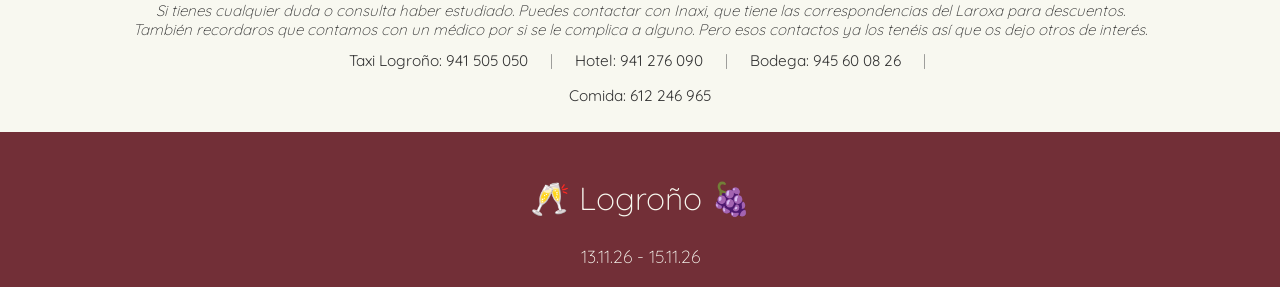
==== commit 7bd1a59f: "Update print statement from 'Hello' to 'Goodbye'" ====
--- a/index.html
+++ b/index.html
@@ -15,56 +15,6 @@
   <link rel="stylesheet" href="style2completo.css">
 </head>
 
-<!-- 
-<script>
-  // Cambia aquí la clave deseada:
-  document.addEventListener('DOMContentLoaded', function() {
-  const CORRECT_PASSWORD = "1234"; // <- cámbiala por la tuya
-
-  const overlay = document.getElementById('auth-overlay');
-  const input = document.getElementById('auth-input');
-  const btn = document.getElementById('auth-btn');
-  const err = document.getElementById('auth-error');
-
-  // Si ya autenticado en localStorage, oculta overlay
-  if (sessionStorage.getItem('site_authenticated') === '1') {
-    overlay.style.display = 'none';
-  } else {
-    overlay.style.display = 'flex';
-    input.focus();
-  }
-
-  function tryAuth() {
-    const val = input.value || '';
-    if (val === CORRECT_PASSWORD) {
-      sessionStorage.setItem('site_authenticated', '1'); // persiste
-      overlay.style.display = 'none';
-      // opcional: limpiar el input
-      input.value = '';
-      err.textContent = '';
-    } else {
-      err.textContent = 'Clave incorrecta. Inténtalo de nuevo.';
-      input.value = '';
-      input.focus();
-    }
-  }
-
-  // eventos
-  btn.addEventListener('click', tryAuth);
-  input.addEventListener('keydown', function(e){
-    if (e.key === 'Enter') tryAuth();
-  });
-
-  // Evitar que tab navegue fuera del modal (accesibilidad básica)
-  document.addEventListener('focus', function(evt){
-    if (overlay.style.display !== 'none' && !overlay.contains(evt.target)) {
-      evt.stopPropagation();
-      input.focus();
-    }
-  }, true);
-})();
-</script> -->
-
 <script>
 function añadirCalendario() {
     const evento = [
@@ -101,24 +51,34 @@
 
 
 
-<body>
-
-<!-- Auth overlay: pega esto al inicio del <body> -->
-<!-- <div id="auth-overlay" class="auth-overlay">
-  <div class="auth-box" role="dialog" aria-modal="true" aria-labelledby="auth-title">
-    <h2 id="auth-title">Acceso invitados</h2>
-    <p>Introduce la clave para ver la web.</p>
-
-    <input id="auth-input" type="password" placeholder="Introduce la clave" aria-label="Clave">
-    <div class="auth-actions">
-      <button id="auth-btn">Entrar</button>
-    </div>
-
-    <p id="auth-error" class="auth-error" aria-live="polite"></p>
-
-    <p class="auth-hint">¿No tienes clave? Contacta con los novios 😊</p>
-  </div>
-</div> -->
+<body class="welcome-gate-open">
+  <div class="welcome-gate" id="welcome-gate">
+    <div class="welcome-gate-card" role="dialog" aria-modal="true" aria-labelledby="welcome-title" aria-describedby="welcome-password-description">
+      <p class="welcome-kicker">ACCESO</p>
+      <div id="password-step">
+        <h1 id="welcome-title">Acceso privado</h1>
+        <p id="welcome-password-description">Estamos de obras, necesitas la contraseña para continuar.</p>
+        <form class="welcome-password-form" id="welcome-password-form">
+          <label for="welcome-password">Contraseña</label>
+          <input id="welcome-password" name="password" type="password" autocomplete="off" required>
+          <p class="welcome-password-error" id="welcome-password-error" role="alert" hidden></p>
+          <button class="welcome-button welcome-button--yes" type="submit">Entrar</button>
+        </form>
+      </div>
+      <div id="welcome-question-step" hidden>
+        <h1 id="welcome-question-title">Antes de entrar...</h1>
+        <p id="welcome-question">Esto es un sitio web para adultos, confirma tu edad.</p>
+        <div class="welcome-actions" id="welcome-actions">
+          <button class="welcome-button welcome-button--yes" id="welcome-yes" type="button">Sí, tengo 18 años o más</button>
+          <button class="welcome-button welcome-button--no" id="welcome-no" type="button">No, pero tengo permiso de Ignacio</button>
+        </div>
+        <div class="welcome-denied" id="welcome-denied" role="alert" hidden>
+          <p>Haciendote pasar por menor, háztelo mirar... </p>
+          <button class="welcome-button welcome-button--yes" id="welcome-enter" type="button">Entrar de todos modos</button>
+        </div>
+      </div>
+    </div>
+  </div>
 
 
 
@@ -126,6 +86,7 @@
   <!-- HEADER -->
   <header>
     <div class="logo"><a href="#">Logroño</a></div>
+    <button class="compact-toggle" id="compact-toggle" type="button" aria-pressed="false">Vista compacta</button>
 
      <!-- Botón hamburguesa -->
     <input type="checkbox" id="menu-toggle" />
@@ -134,12 +95,15 @@
     <div class="nav">
       <nav>
         <ul>
-          <li><a href="#itinerario">Itinerario</a></li>
-          <li><a href="#hoteles">Hotel</a></li>
-          <li><a href="#bodega">Bodega</a></li>
-          <li><a href="#transporte">Ruta Laurel</a></li>
-          <li><a href="#tricount">Tricount</a></li>
-          <!-- <li><a href="#convocatoria">Convocatoria</a></li> -->
+          <li class="full-nav-link"><a href="#itinerario">Itinerario</a></li>
+          <li class="compact-nav-link"><a href="#hoteles">Hotel</a></li>
+          <li class="compact-nav-link"><a href="#bodega">Bodega</a></li>
+          <li class="compact-nav-link"><a href="#comida">Comida</a></li>
+          <li class="compact-nav-link"><a href="#transporte">Ruta Laurel</a></li>
+          <li class="compact-nav-link"><a href="#contacto">Contacto</a></li>
+          <li class="full-nav-link"><a href="#tricount">Tricount</a></li>
+          <li class="full-nav-link"><a href="#convocatoria">Convocatoria</a></li>
+          <li class="full-nav-link"><a href="#formulario">Formulario</a></li>
         </ul>
       </nav>
     </div>
@@ -182,7 +146,7 @@
 </div>
 </section>
 
-
+<!-- 
 <section class="hotels-section">
   <div class="hotels-content">
       <h2>Antes de seguir guarda la fecha</h2>
@@ -191,7 +155,7 @@
         <a >Añadir al calendario</a>
       </button>
     </div>
-</section>
+</section> -->
 
   <!-- ITINERARIO -->
 <section class="timeline" id="itinerario">
@@ -217,9 +181,10 @@
       </div>
       <ul class="itinerary-events">
         <li><span class="event-time">Mañana</span><p>Derpertarse, prepararse y desayuno por la zona. Tiempo hasta las 10:30 que pediremos taxis.</p></li>
-        <li><span class="event-time">Bodega + Comida</span><p>Visita a la bodega a las 11:00 en Laguardia. Comidita en el pueblo, con la calma y con el vino.</p></li>
-        <li><span class="event-time">Tarde</span><p>Visita por Laguardia (o wine bars recomendados) y volver en taxis. Plantear posible siesta antes del jaleo.</p></li>
-        <li><span class="event-time">Noche</span><p>Ruta de Laurel y lo que surja, la noche promete. Preparad vuestras mejores galas (Juan la camisa de leñador que hace tiempo que no la vemos).</p></li>
+        <li><span class="event-time">Bodega</span><p>Visita a la bodega a las 11:00 en Laguardia.</p></li>
+        <li><span class="event-time">Comida</span><p>14:30 Gastro Bar Doña Blanca. Comidita en el pueblo, con la calma y con el vino.</p></li>
+        <li><span class="event-time">Tarde</span><p>Visita por Laguardia (o wine bars recomendados) y volver en taxis.</p></li>
+        <li><span class="event-time">Noche</span><p>Ruta de Laurel y lo que surja, la noche promete.</p></li>
       </ul>
     </article>
 
@@ -234,7 +199,7 @@
           <br>- 12:00 ST María del Palacio y ST María la Redonda (familias).
           <br>- 12:30 Santiago el Real y San Bartolomé.
           <br>- 13:00 ST María la redonda. </p></li>
-        <li><span class="event-time">Comida</span><p>Gestionar comida del domingo.</p></li>
+        <li><span class="event-time">Comida</span><p>Como dicen algunos VV.</p></li>
       </ul>
     </article>
   </div>
@@ -286,6 +251,30 @@
        <iframe src="https://www.google.com/maps/embed?pb=!1m18!1m12!1m3!1d2925.518132415327!2d-2.577423532935148!3d42.550384955716254!2m3!1f0!2f0!3f0!3m2!1i1024!2i768!4f13.1!3m3!1m2!1s0xd4ff85720fa63cb%3A0xc1a58b086695fcab!2sBodegas%20Campillo!5e0!3m2!1ses!2ses!4v1790616726877!5m2!1ses!2ses" width="600" height="450" style="border:0;" allowfullscreen="" loading="lazy" referrerpolicy="strict-origin-when-cross-origin"></iframe>
       </div>
      </div>
+</section>
+
+<!-- COMIDA -->
+<section class="hotels-section" id="comida">
+  <div class="hotels-content">
+    <h2>COMIDA</h2>
+    <p style="font-style: italic;">
+      No es la Finca Machoenia en la que alguno ya ha estado ni mucho menos, pero tenemos
+      a las 14:30 11 personas a nombre de Iñigo en el Doña Blanca.
+    </p>
+  </div>
+  <div class="gallery-grid">
+    <div class="gallery-card">
+      <a href="https://artparty.wixsite.com/donablancagastrobar" class="gallery-item">
+        <img src="Comida.avif" alt="Foto del restaurante de la comida">
+        <div class="overlay-text">Gastro Bar<br>Doña Blanca</div>
+      </a>
+      <p style="font-style: italic;">
+      </p> 
+      <div class="map-container">
+        <iframe src="https://www.google.com/maps/embed?pb=!1m18!1m12!1m3!1d2078.269083377707!2d-2.585015590403312!3d42.55282282434683!2m3!1f0!2f0!3f0!3m2!1i1024!2i768!4f13.1!3m3!1m2!1s0xd4ff8573121c5cd%3A0xcb33ef42c775f765!2sGastro%20Bar%20Do%C3%B1a%20Blanca!5e0!3m2!1ses!2ses!4v1793833394579!5m2!1ses!2ses" width="600" height="450" style="border:0;" allowfullscreen="" loading="lazy" referrerpolicy="strict-origin-when-cross-origin"></iframe>  
+      </div>
+    </div>
+  </div>
 </section>
 
 
@@ -329,14 +318,100 @@
 </section>
 
 
+<!-- CONVOCATORIA -->
+<section class="convocatoria-section" id="convocatoria">
+  <div class="convocatoria-intro">
+    <h2>CONVOCATORIA DEL MISTER (TIO MI)</h2>
+    <p>Estamos todos convocados, no hay excusas de cuidar a Jesús, de al final no me puedo pasar a saludar, de la comunión del pez de mi primo...
+      Se ha filtrado la lista de Mourinho y esto es lo que os puedo adelantar.
+    </p>
+  </div>
+  <div class="convocatoria-formacion">
+    <div class="convocatoria-linea convocatoria-linea--portero">
+      <h3>PORTERO</h3>
+      <p>Capitaneando en las farras, el que más titularidades tiene.</p>
+      <div class="convocatoria-jugadores convocatoria-jugadores--uno">
+        <article class="convocatoria-persona">
+          <img src="fotos/participante-01.png" alt="Retrato de Nombre 01" loading="lazy">
+          <h4>Arocena</h4>
+        </article>
+      </div>
+    </div>
+
+    <div class="convocatoria-linea">
+      <h3>DEFENSA</h3>
+      <p>Aunque algunos lejos de retirarse, optan por ser el primer anillo del grupo, y no de NBA...</p>
+      <div class="convocatoria-jugadores convocatoria-jugadores--cuatro">
+        <article class="convocatoria-persona">
+          <img src="fotos/participante-02.png" alt="Retrato de Nombre 02" loading="lazy">
+          <h4>Gastaminza</h4>
+        </article>
+        <article class="convocatoria-persona">
+          <img src="fotos/participante-03.png" alt="Retrato de Nombre 03" loading="lazy">
+          <h4>Manrique</h4>
+        </article>
+        <article class="convocatoria-persona">
+          <img src="fotos/participante-04.png" alt="Retrato de Nombre 04" loading="lazy">
+          <h4>Martín</h4>
+        </article>
+        <article class="convocatoria-persona">
+          <img src="fotos/participante-05.png" alt="Retrato de Nombre 05" loading="lazy">
+          <h4>Andrés</h4>
+        </article>
+      </div>
+    </div>
+
+    <div class="convocatoria-linea">
+      <h3>MEDIOCAMPO</h3>
+      <p>El actual comando Madrid. Aunque esta vez les toca desplazarse, habrá visita a la capi en algún momento.</p>
+      <div class="convocatoria-jugadores convocatoria-jugadores--tres">
+        <article class="convocatoria-persona">
+          <img src="fotos/participante-06.png" alt="Retrato de Nombre 06" loading="lazy">
+          <h4>Peio</h4>
+        </article>
+        <article class="convocatoria-persona">
+          <img src="fotos/participante-07.png" alt="Retrato de Nombre 07" loading="lazy">
+          <h4>Aguerrea</h4>
+        </article>
+        <article class="convocatoria-persona">
+          <img src="fotos/participante-08.png" alt="Retrato de Nombre 08" loading="lazy">
+          <h4>Estevas</h4>
+        </article>
+      </div>
+    </div>
+
+    <div class="convocatoria-linea">
+      <h3>DELANTEROS</h3>
+      <p>Almas libres, no hace falta comentar nada.</p>
+      <div class="convocatoria-jugadores convocatoria-jugadores--tres">
+        <article class="convocatoria-persona">
+          <img src="fotos/participante-10.png" alt="Retrato de Nombre 10" loading="lazy">
+          <h4>Velasco</h4>
+        </article>
+        <article class="convocatoria-persona">
+          <img src="fotos/participante-09.png" alt="Retrato de Nombre 09" loading="lazy">
+          <h4>Lucas</h4>
+        </article>
+        <article class="convocatoria-persona">
+          <img src="fotos/participante-11.png" alt="Retrato de Nombre 11" loading="lazy">
+          <h4>Inaxi</h4>
+        </article>
+      </div>
+    </div>
+  </div>
+</section>
+
+
 <!-- Broma -->
 <section class="hotels-section" id="formulario">
   <div class="hotels-content">
     <h2>CONFIRMA TU ASISTENCIA</h2>
   </div>
   <div class="hotels-content">
-    <!-- <p style="font-style: italic;">¡No olvides confirmar tu asistencia!</p> -->
-    <a href="https://www.youtube.com/watch?v=dQw4w9WgXcQ&list=RDdQw4w9WgXcQ&start_radio=1" class="boton-formulario">Formulario</a>
+    <p style="font-style: italic;"> Esta vez sí, no os troleo. Además vienen un par de preguntas que me pidieron.
+                                    En lo que vais a cagar en el trabajo las respondéis, no os va a llevar más de 2 mins.
+    </p>
+    <a href="https://forms.gle/KpgaDREzPM7aDrfY8" class="boton-formulario">Formulario</a>
   </div>
 </section>
 
@@ -358,6 +433,8 @@
       <a href="tel:+34941276090" aria-label="Teléfono novio">Hotel: 941 276 090</a>
             <span class="sep" aria-hidden="true">|</span>
       <a href="tel:+34945600826" aria-label="Teléfono novio">Bodega: 945 60 08 26</a>
+            <span class="sep" aria-hidden="true">|</span>
+      <a href="tel:+34612246965" aria-label="Teléfono novio">Comida: 612 246 965</a>
     </div>
   </div>
 </section>
@@ -379,6 +456,8 @@
     const menuIcon = document.querySelector('.menu-icon');
     const nav = document.querySelector('header .nav');
     const links = document.querySelectorAll('nav a');
+    const compactToggle = document.getElementById('compact-toggle');
+    const COMPACT_MODE_KEY = 'logrono_compact_mode';
 
     function closeMenu() {
       if (menuToggle) {
@@ -386,6 +465,20 @@
       }
     }
 
+    function setCompactMode(enabled) {
+      document.body.classList.toggle('compact-mode', enabled);
+      compactToggle.setAttribute('aria-pressed', String(enabled));
+      compactToggle.textContent = enabled ? 'Vista completa' : 'Vista compacta';
+      sessionStorage.setItem(COMPACT_MODE_KEY, enabled ? '1' : '0');
+    }
+
+    setCompactMode(sessionStorage.getItem(COMPACT_MODE_KEY) === '1');
+
+    compactToggle.addEventListener('click', () => {
+      setCompactMode(!document.body.classList.contains('compact-mode'));
+      closeMenu();
+    });
+
     links.forEach(link => {
       link.addEventListener('click', () => {
         closeMenu();
@@ -404,6 +497,110 @@
         closeMenu();
       }
     });
+  </script>
+
+  <script>
+    const welcomeGate = document.getElementById('welcome-gate');
+    const passwordStep = document.getElementById('password-step');
+    const passwordForm = document.getElementById('welcome-password-form');
+    const passwordInput = document.getElementById('welcome-password');
+    const passwordError = document.getElementById('welcome-password-error');
+    const welcomeQuestionStep = document.getElementById('welcome-question-step');
+    const welcomeYes = document.getElementById('welcome-yes');
+    const welcomeNo = document.getElementById('welcome-no');
+    const welcomeActions = document.getElementById('welcome-actions');
+    const welcomeDenied = document.getElementById('welcome-denied');
+    const welcomeEnter = document.getElementById('welcome-enter');
+    const PASSWORD_HASH_BASE64 = 'Wb1ADJFpiXSUXO9TdATmJunBAbQEZ6tjNnls2Fmptow=';
+    const PASSWORD_ACCEPTED_KEY = 'logrono_password_accepted';
+    const WELCOME_ACCEPTED_KEY = 'logrono_welcome_accepted_v2';
+
+    function enterSite() {
+      sessionStorage.setItem(PASSWORD_ACCEPTED_KEY, '1');
+      sessionStorage.setItem(WELCOME_ACCEPTED_KEY, '1');
+      welcomeGate.hidden = true;
+      document.body.classList.remove('welcome-gate-open');
+    }
+
+    function showWelcomeQuestion() {
+      passwordStep.hidden = true;
+      welcomeQuestionStep.hidden = false;
+      welcomeGate.setAttribute('aria-describedby', 'welcome-question');
+      welcomeYes.focus();
+    }
+
+    if (sessionStorage.getItem(WELCOME_ACCEPTED_KEY) === '1') {
+      welcomeGate.hidden = true;
+      document.body.classList.remove('welcome-gate-open');
+    } else if (sessionStorage.getItem(PASSWORD_ACCEPTED_KEY) === '1') {
+      showWelcomeQuestion();
+    } else {
+      passwordInput.focus();
+    }
+
+    passwordForm.addEventListener('submit', async (event) => {
+      event.preventDefault();
+
+      try {
+        const digest = await crypto.subtle.digest(
+          'SHA-256',
+          new TextEncoder().encode(passwordInput.value)
+        );
+        const expectedHash = Uint8Array.from(atob(PASSWORD_HASH_BASE64), (character) =>
+          character.charCodeAt(0)
+        );
+        const actualHash = new Uint8Array(digest);
+        const isCorrect = actualHash.length === expectedHash.length &&
+          actualHash.every((byte, index) => byte === expectedHash[index]);
+
+        if (!isCorrect) {
+          passwordError.textContent = 'Que no intentes, cuando esté listo os avisaré';
+          passwordError.hidden = false;
+          passwordInput.select();
+          return;
+        }
+
+        sessionStorage.setItem(PASSWORD_ACCEPTED_KEY, '1');
+        passwordInput.value = '';
+        passwordError.hidden = true;
+        showWelcomeQuestion();
+      } catch (error) {
+        console.error('No se pudo validar la contraseña.', error);
+        passwordError.textContent = 'No se pudo validar la contraseña en este navegador.';
+        passwordError.hidden = false;
+      }
+    });
+
+    welcomeYes.addEventListener('click', enterSite);
+    welcomeNo.addEventListener('click', () => {
+      welcomeActions.hidden = true;
+      welcomeDenied.hidden = false;
+      welcomeEnter.focus();
+    });
+    welcomeEnter.addEventListener('click', enterSite);
+
+    welcomeGate.addEventListener('keydown', (event) => {
+      if (event.key === 'Escape') {
+        event.preventDefault();
+        return;
+      }
+
+      if (event.key === 'Tab') {
+        const focusableElements = [...welcomeGate.querySelectorAll('input, button')]
+          .filter((button) => button.getClientRects().length > 0);
+        const firstElement = focusableElements[0];
+        const lastElement = focusableElements[focusableElements.length - 1];
+
+        if (event.shiftKey && document.activeElement === firstElement) {
+          event.preventDefault();
+          lastElement.focus();
+        } else if (!event.shiftKey && document.activeElement === lastElement) {
+          event.preventDefault();
+          firstElement.focus();
+        }
+      }
+    });
+
   </script>
 
   <!-- Efecto parallax -->
--- a/style2completo.css
+++ b/style2completo.css
@@ -958,6 +958,21 @@
   }
 }
 
+@media (orientation: landscape) and (max-height: 500px) and (max-width: 1024px) {
+  .gallery-grid {
+    grid-template-columns: minmax(0, min(65vw, 560px));
+    justify-content: center;
+  }
+
+  .gallery-item {
+    aspect-ratio: 16 / 9;
+  }
+
+  .overlay-text {
+    font-size: 1.3rem;
+  }
+}
+
 
 
 
@@ -1044,4 +1059,3 @@
   color: #888;
   font-size: 0.85rem;
 } */
-
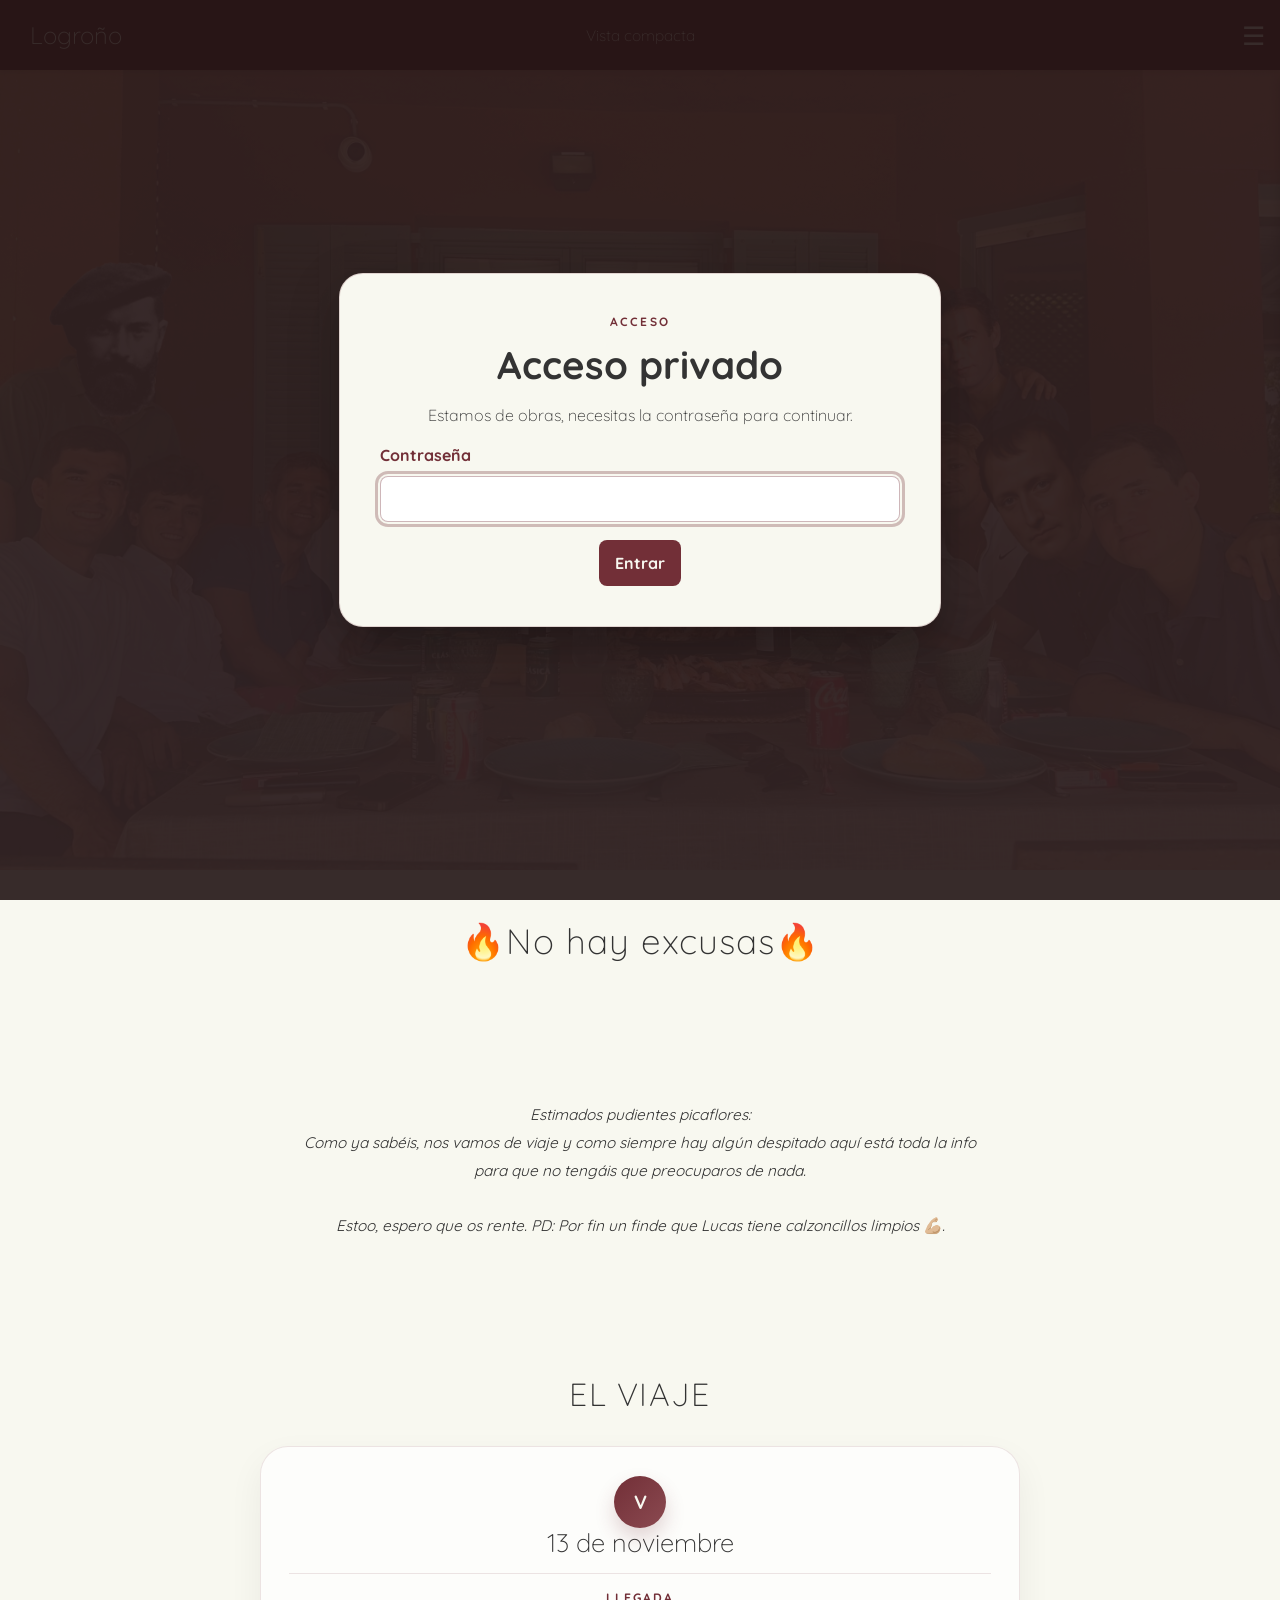
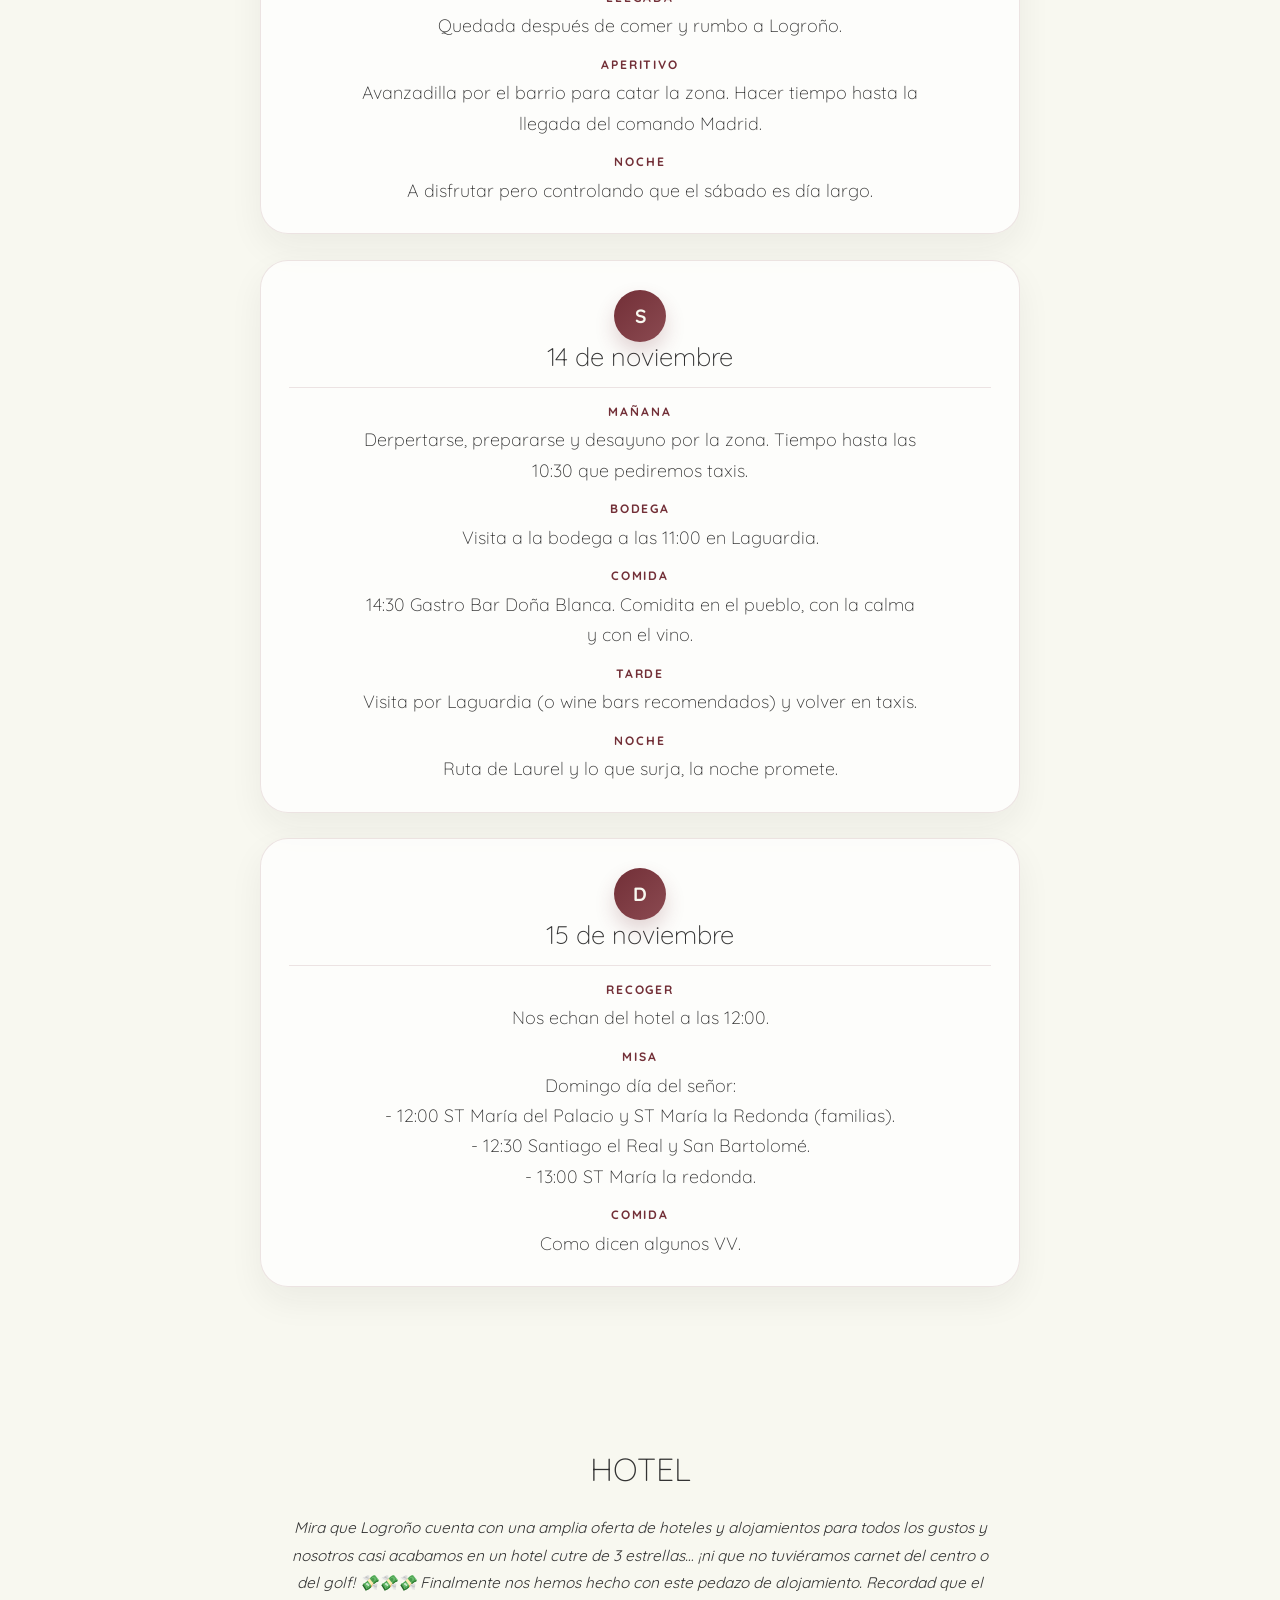
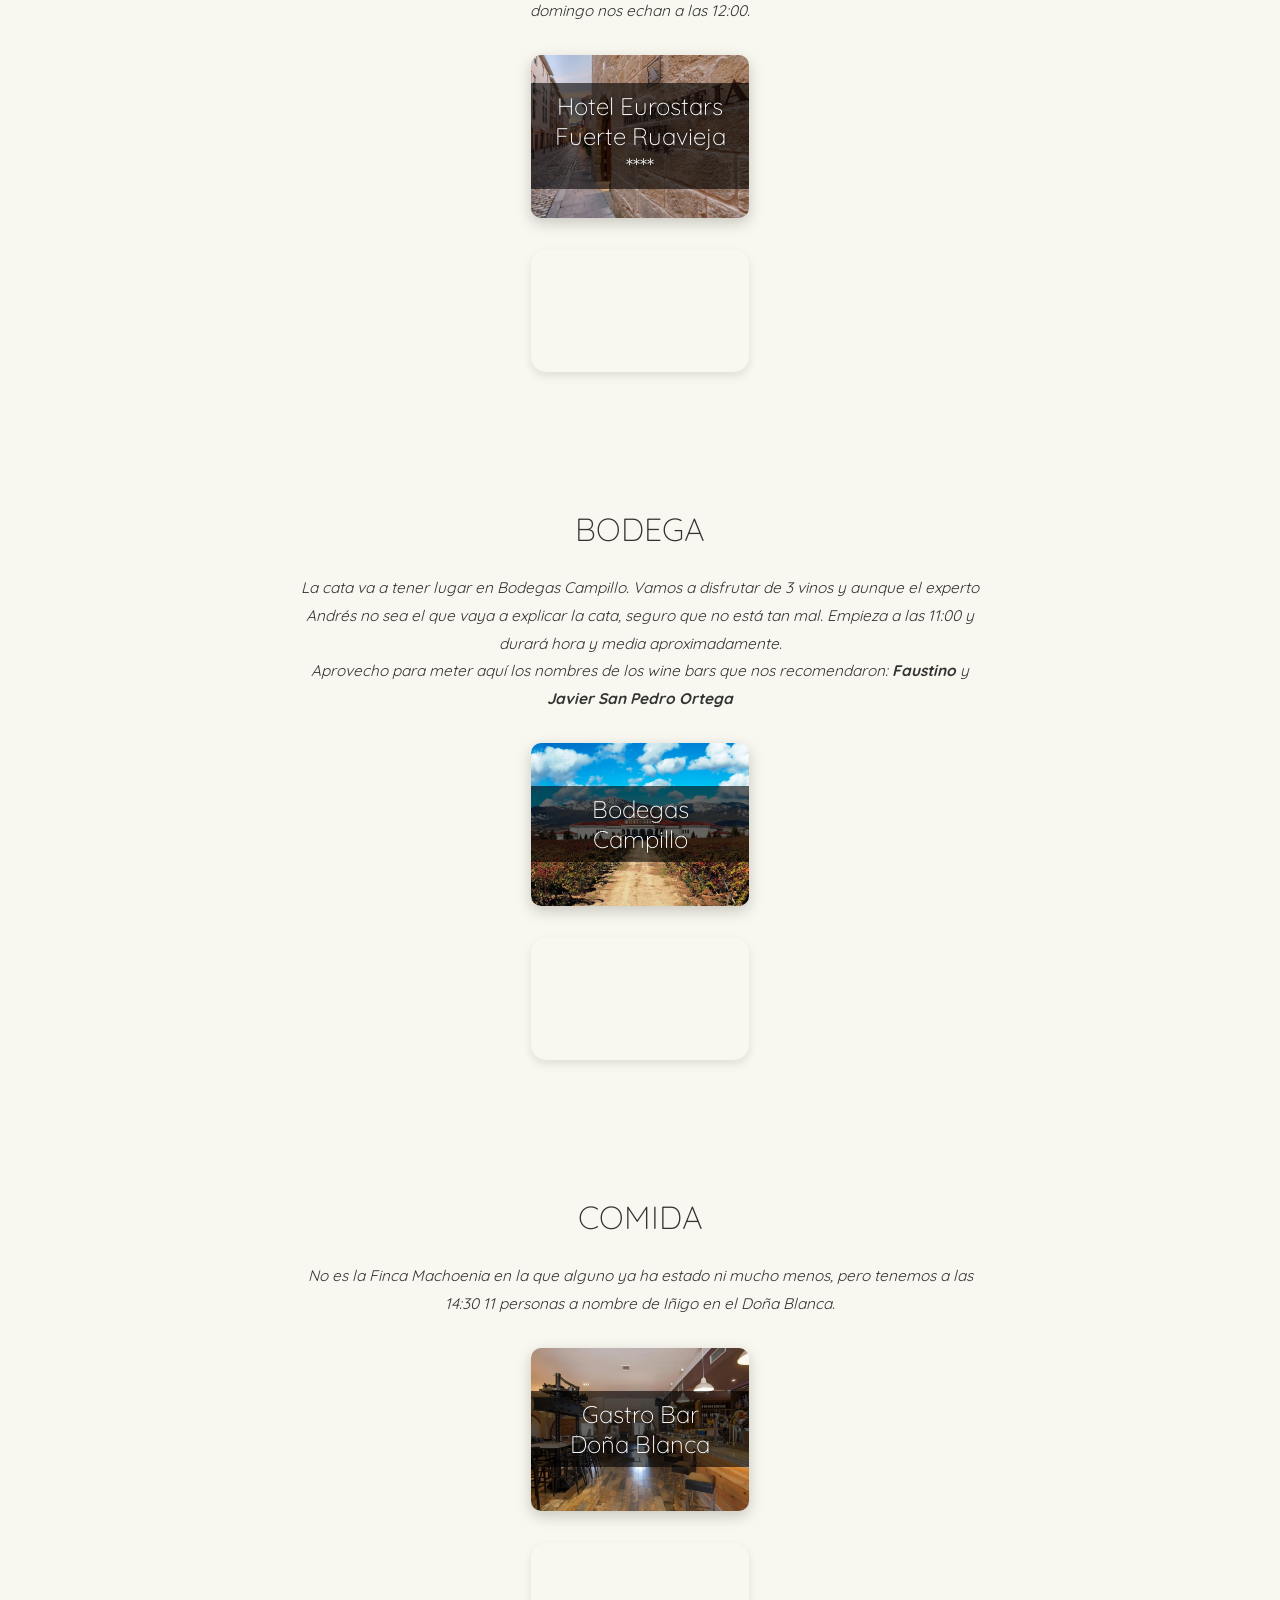
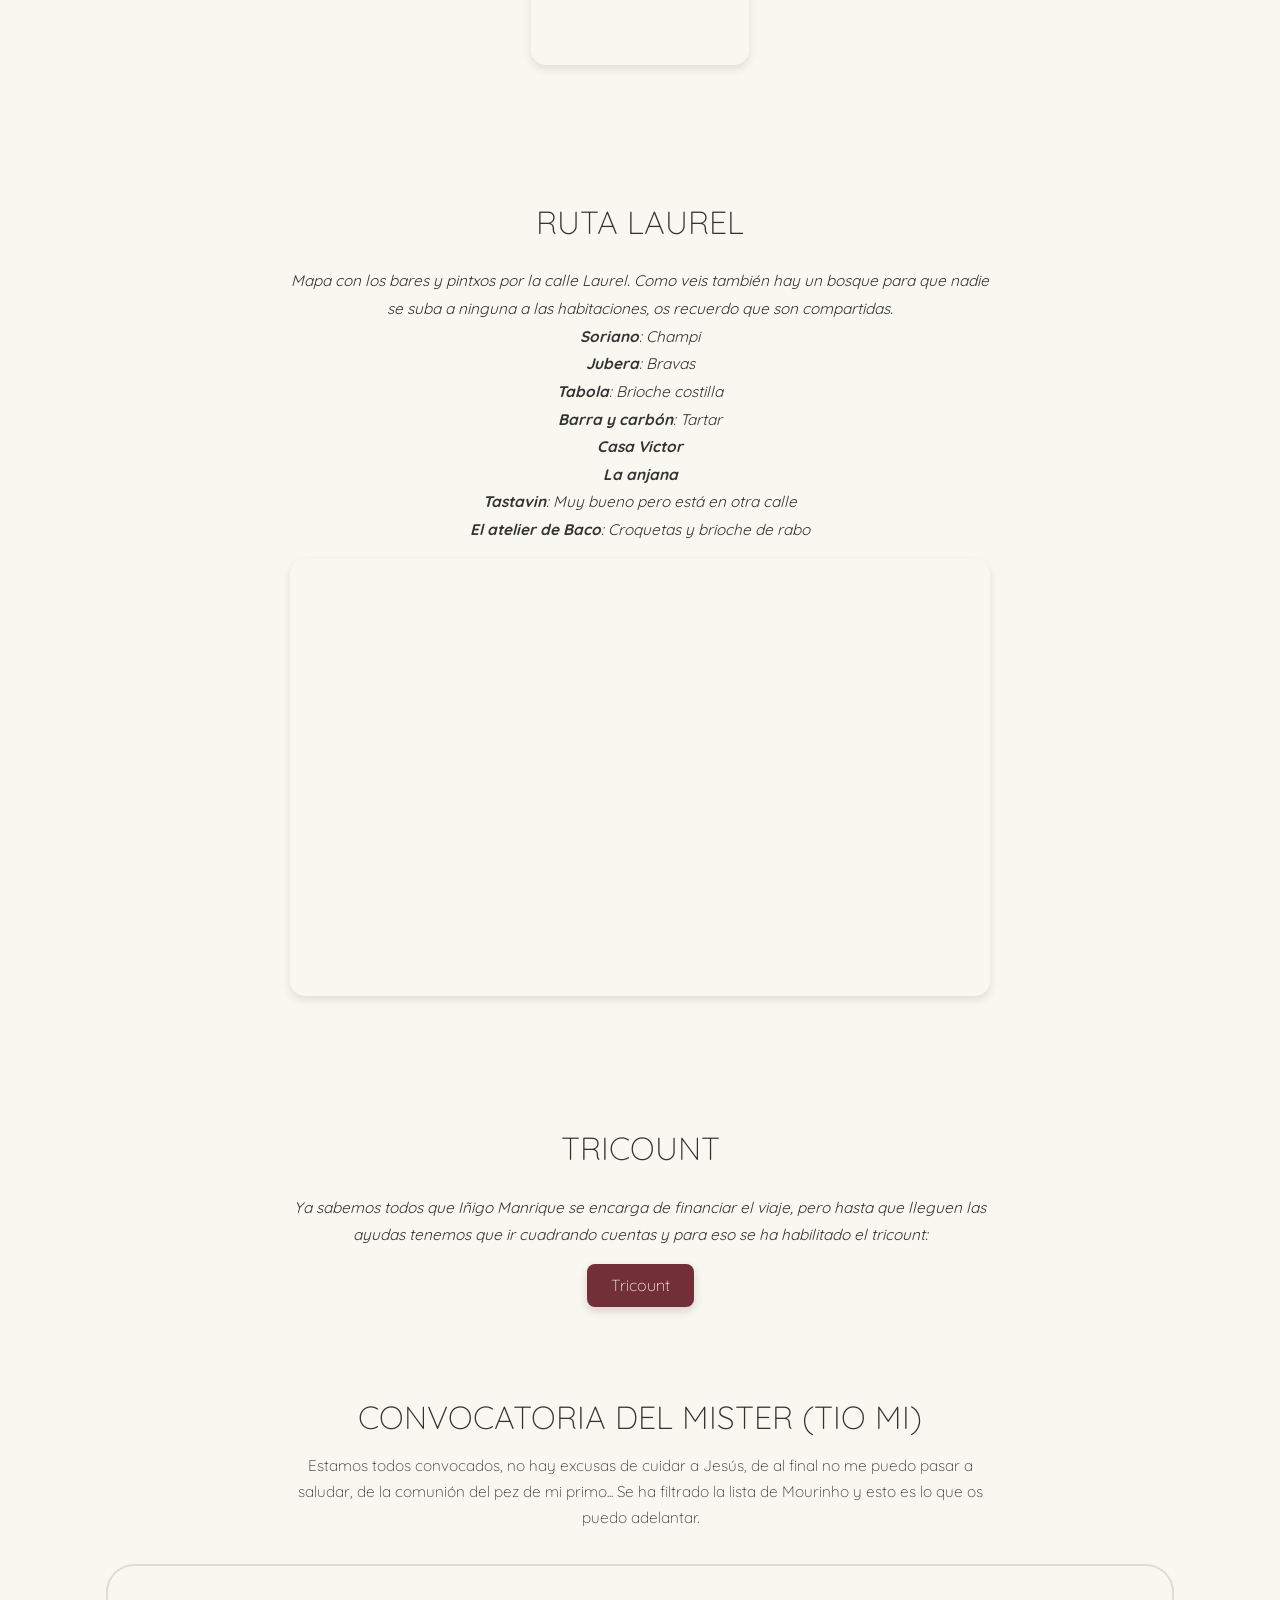
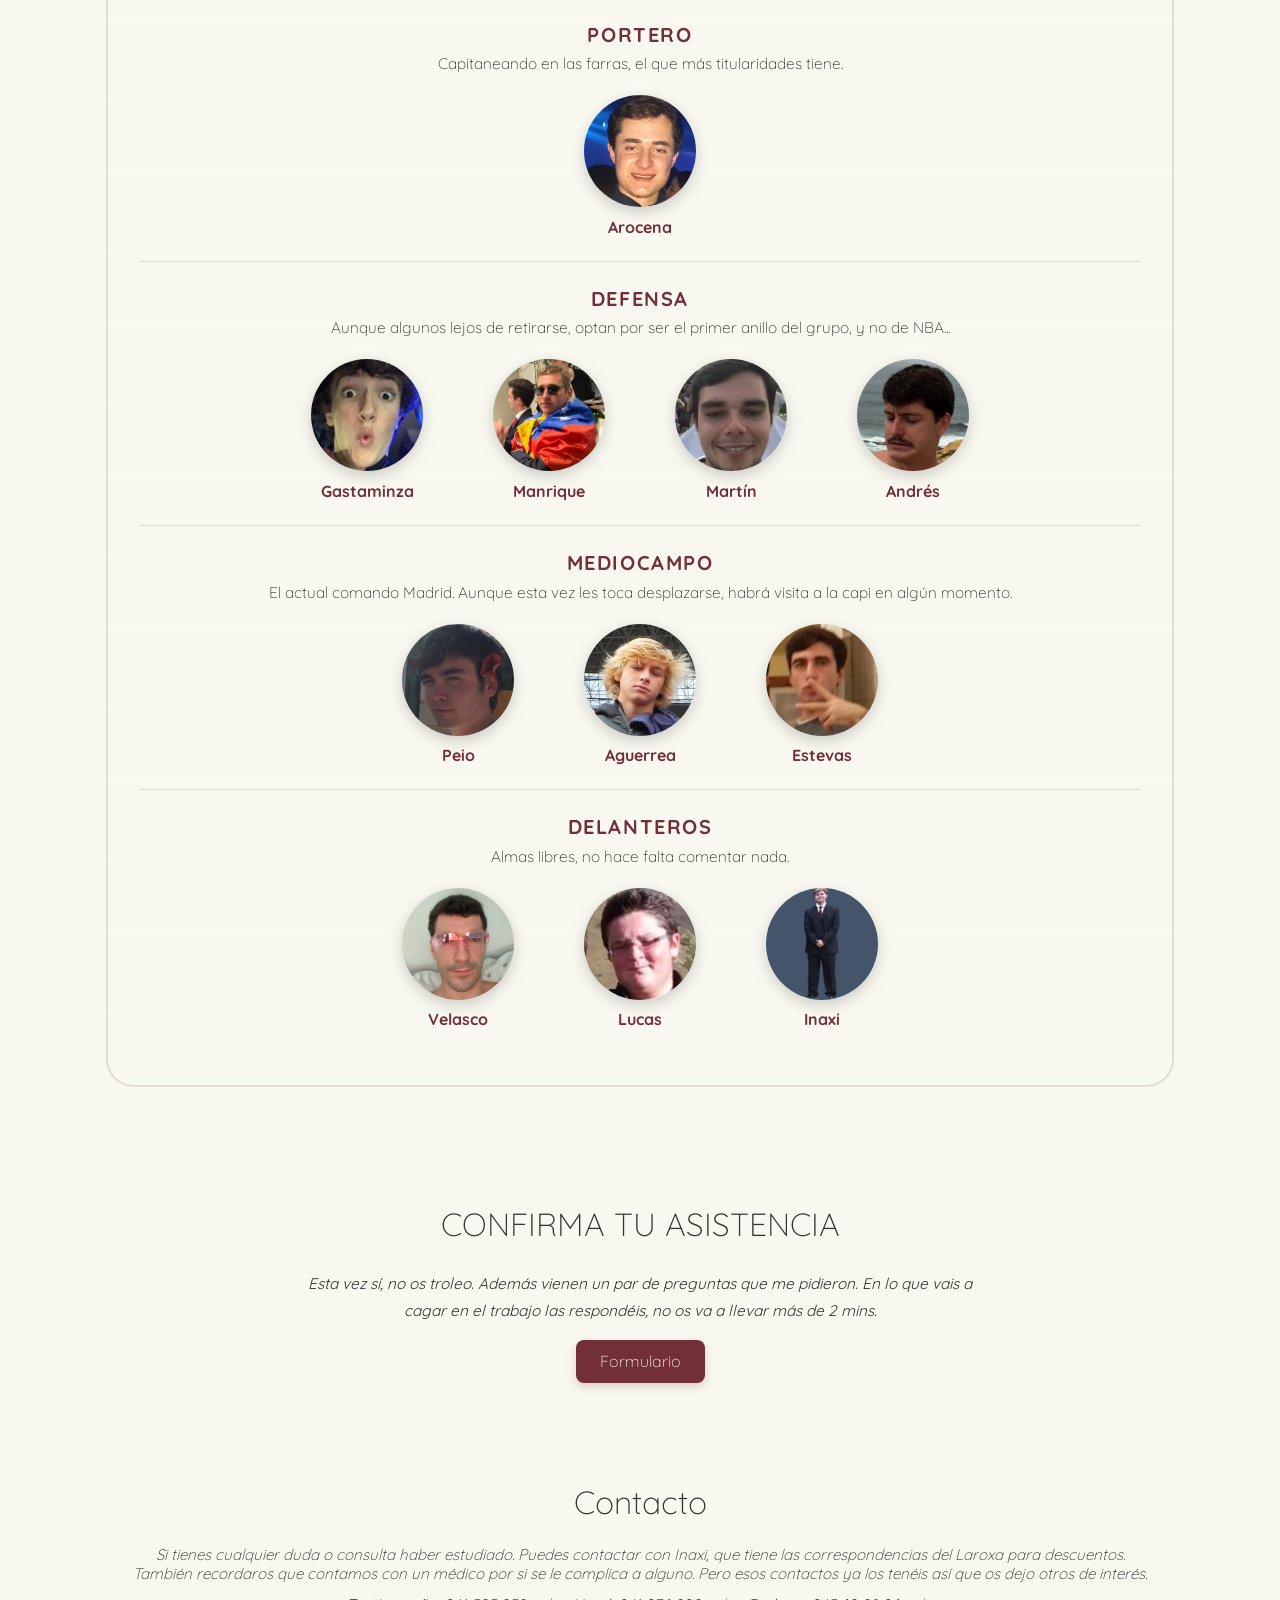
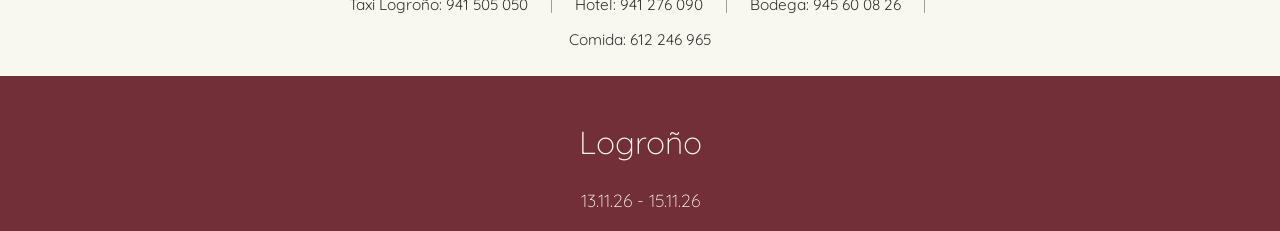
==== commit 9fe57047: "Update print statement from 'Hello' to 'Goodbye'" ====
--- a/index.html
+++ b/index.html
@@ -443,7 +443,7 @@
   <footer class="footer">
     <div class="footer-container">
       <div class="footer-column">
-        <h2 class="logo">🥂 Logroño 🍇</h2>
+        <h2 class="logo">Logroño</h2>
         <h2 class="logo"></h2>
         <p>13.11.26 - 15.11.26</p>
       </div>
--- a/style2completo.css
+++ b/style2completo.css
@@ -11,7 +11,8 @@
 
 /* HEADER */
 header {
-  display: flex;
+  display: grid;
+  grid-template-columns: minmax(0, 1fr) auto minmax(0, 1fr);
   justify-content: space-between;
   align-items: center;
   padding: 20px 30px;
@@ -40,6 +41,10 @@
   padding: 0;
 }
 
+header .nav {
+  justify-self: end;
+}
+
 header .nav a {
   text-decoration: none;
   color: #F8F8F0;
@@ -53,14 +58,54 @@
   color: #F8F8F0;
 }
 
+.compact-toggle {
+  position: absolute;
+  top: 50%;
+  left: 50%;
+  transform: translate(-50%, -50%);
+  padding: 0;
+  border: 0;
+  background: transparent;
+  color: #F8F8F0;
+  cursor: pointer;
+  font-family: 'Quicksand', sans-serif;
+  font-size: clamp(0.75rem, 1.2vw, 1.1rem);
+  font-weight: lighter;
+  white-space: nowrap;
+  transition: color 0.3s ease, font-size 0.3s ease, transform 0.3s ease;
+}
+
+.compact-toggle:hover {
+  color: #F8F8F0;
+  transform: translate(-50%, -50%) scale(1.05);
+}
+
+.compact-toggle:focus-visible {
+  outline: 2px solid #F8F8F0;
+  outline-offset: 4px;
+}
+
 #menu-toggle {
   display: none;
+}
+
+body.compact-mode > section:not(.hero):not(#hoteles):not(#bodega):not(#comida):not(#transporte):not(#contacto),
+body.compact-mode > .footer {
+  display: none;
+}
+
+body.compact-mode .full-nav-link {
+  display: none;
+}
+
+.compact-nav-link {
+  display: list-item;
 }
 
 /* Icono hamburguesa */
 .menu-icon {
   display: none;
-  font-size: clamp(1.2rem, 4vw, 4rem);
+  font-size: clamp(1.2rem, 2vw, 1.75rem);
   cursor: pointer;
   color: #F8F8F0;
   position: absolute;
@@ -68,6 +113,48 @@
   right: 15px;
   transform: translateY(-50%); /* 💡 centra verticalmente */
   z-index: 2000;
+}
+
+@media (min-width: 769px) and (max-width: 2000px) {
+  .menu-icon {
+    display: block;
+  }
+
+  .nav {
+    display: flex;
+    flex-direction: column;
+    align-items: flex-end;
+    position: absolute;
+    top: 100%;
+    right: 0;
+    width: min(180px, 85vw);
+    box-sizing: border-box;
+    padding: 10px 0;
+    background-color: #722F37;
+    box-shadow: -2px 4px 10px rgba(0, 0, 0, 0.15);
+    transform: translateX(100%);
+    transition: transform 0.3s ease;
+    border-radius: 10px 0 0 10px;
+  }
+
+  .nav ul {
+    width: 100%;
+    flex-direction: column;
+    gap: 10px;
+    margin: 0;
+    padding: 10px;
+    box-sizing: border-box;
+    text-align: right;
+  }
+
+  .nav a {
+    display: block;
+    padding: 10px 12px;
+  }
+
+  #menu-toggle:checked + .menu-icon + .nav {
+    transform: translateX(0);
+  }
 }
 
 /* Para escritorio */
@@ -630,6 +717,106 @@
   padding-bottom: 20px;
 }
 
+/* CONVOCATORIA */
+.convocatoria-section {
+  background-color: #F8F8F0;
+  padding: 5vh clamp(1rem, 8vw, 10vw);
+  color: #333;
+}
+
+.convocatoria-intro {
+  max-width: 700px;
+  margin: 0 auto 2rem;
+  text-align: center;
+}
+
+.convocatoria-intro h2 {
+  margin: 0 0 1rem;
+  font-family: 'Quicksand', sans-serif;
+  font-weight: 100;
+  font-size: clamp(1.5rem, 3vw, 2rem);
+}
+
+.convocatoria-intro p {
+  margin: 0;
+  font-size: clamp(0.95rem, 1.2vw, 1.1rem);
+  line-height: 1.7;
+}
+
+.convocatoria-formacion {
+  max-width: 1000px;
+  margin: 0 auto;
+  padding: clamp(1rem, 3vw, 2rem);
+  border: 2px solid rgba(114, 47, 55, 0.15);
+  border-radius: 28px;
+  background:
+    linear-gradient(rgba(248, 248, 240, 0.94), rgba(248, 248, 240, 0.94)),
+    repeating-linear-gradient(0deg, transparent 0 74px, rgba(114, 47, 55, 0.1) 75px 76px);
+}
+
+.convocatoria-linea {
+  padding: 1.5rem 0;
+  border-bottom: 1px solid rgba(114, 47, 55, 0.15);
+  text-align: center;
+}
+
+.convocatoria-linea:last-child {
+  border-bottom: 0;
+}
+
+.convocatoria-linea > h3 {
+  margin: 0 0 0.35rem;
+  color: #722F37;
+  font-size: clamp(1rem, 2vw, 1.25rem);
+  letter-spacing: 0.08em;
+}
+
+.convocatoria-linea > p {
+  margin: 0 auto 1.25rem;
+  font-size: clamp(0.9rem, 1.2vw, 1rem);
+  line-height: 1.5;
+}
+
+.convocatoria-jugadores {
+  display: grid;
+  justify-content: center;
+  gap: clamp(0.75rem, 3vw, 2rem);
+}
+
+.convocatoria-jugadores--uno {
+  grid-template-columns: minmax(0, 150px);
+}
+
+.convocatoria-jugadores--cuatro {
+  grid-template-columns: repeat(4, minmax(0, 150px));
+}
+
+.convocatoria-jugadores--tres {
+  grid-template-columns: repeat(3, minmax(0, 150px));
+}
+
+.convocatoria-persona {
+  min-width: 0;
+  text-align: center;
+}
+
+.convocatoria-persona img {
+  display: block;
+  width: clamp(76px, 10vw, 112px);
+  height: clamp(76px, 10vw, 112px);
+  margin: 0 auto 0.6rem;
+  border-radius: 50%;
+  object-fit: cover;
+  object-position: center;
+  box-shadow: 0 5px 15px rgba(0, 0, 0, 0.18);
+}
+
+.convocatoria-persona h4 {
+  margin: 0;
+  color: #722F37;
+  font-size: clamp(0.9rem, 1.4vw, 1rem);
+}
+
 
 /* FOOTER */
 .footer {
@@ -761,8 +948,8 @@
     top: 100%; /* debajo del header */
     right: 0;
     background-color: #722F37;
-    width: 70%; /* ancho del panel desplegable */
-    max-width: 150px;
+    width: min(180px, 85vw);
+    box-sizing: border-box;
     padding: 10px 0;
     box-shadow: -2px 4px 10px rgba(0, 0, 0, 0.15);
     transform: translateX(100%);
@@ -848,6 +1035,15 @@
   .overlay-text {
     font-size: 1.2rem;
   }
+
+  .convocatoria-jugadores--cuatro {
+    grid-template-columns: repeat(2, minmax(0, 130px));
+  }
+
+  .convocatoria-jugadores--tres {
+    grid-template-columns: repeat(3, minmax(0, 1fr));
+    gap: 0.5rem;
+  }
 }
 
 /* Móviles pequeños: hasta 480px */
@@ -979,83 +1175,152 @@
 
 
 
-/* --- Auth overlay styles --- */
-/* overlay (cubre toda la pantalla) */
-/* .auth-overlay {
+/* PANTALLA INICIAL */
+body.welcome-gate-open {
+  overflow: hidden;
+}
+
+.welcome-gate {
   position: fixed;
-  inset: 0; 
-  background: rgba(10,10,10,1);
+  inset: 0;
+  z-index: 99999;
   display: flex;
+  align-items: center;
   justify-content: center;
-  align-items: center;
-  z-index: 99999;
   padding: 20px;
-}
-
-
-.auth-box {
+  background: rgba(32, 18, 19, 0.89);
+}
+
+.welcome-gate[hidden],
+.welcome-actions[hidden],
+.welcome-denied[hidden] {
+  display: none;
+}
+
+.welcome-gate-card {
+  width: min(100%, 520px);
+  padding: clamp(1.5rem, 5vw, 2.5rem);
+  border: 1px solid rgba(114, 47, 55, 0.18);
+  border-radius: 24px;
+  background: #F8F8F0;
+  box-shadow: 0 18px 50px rgba(0, 0, 0, 0.3);
+  color: #333;
+  text-align: center;
+  font-family: 'Quicksand', sans-serif;
+}
+
+.welcome-kicker {
+  margin: 0 0 0.75rem;
+  color: #722F37;
+  font-size: 0.75rem;
+  font-weight: 700;
+  letter-spacing: 0.18em;
+}
+
+.welcome-gate-card h1 {
+  margin: 0 0 0.75rem;
+  font-size: clamp(1.7rem, 5vw, 2.4rem);
+}
+
+.welcome-gate-card > p:not(.welcome-kicker),
+.welcome-denied p {
+  margin: 0;
+  font-size: clamp(1rem, 3vw, 1.2rem);
+  line-height: 1.6;
+}
+
+.welcome-password-form {
+  display: grid;
+  gap: 0.65rem;
+  margin-top: 1.25rem;
+  text-align: left;
+}
+
+.welcome-password-form label {
+  color: #722F37;
+  font-weight: 700;
+}
+
+.welcome-password-form input {
   width: 100%;
-  max-width: 480px;
+  min-height: 46px;
+  box-sizing: border-box;
+  padding: 0.65rem 0.75rem;
+  border: 1px solid rgba(114, 47, 55, 0.35);
+  border-radius: 8px;
   background: #fff;
-  border-radius: 12px;
-  padding: 30px 25px;
-  text-align: center;
-  box-shadow: 0 12px 30px rgba(0,0,0,0.35);
-  font-family: 'Quicksand', sans-serif;
-  color: #2c3e50;
-}
-
-.auth-box h2 {
-  margin: 0 0 8px 0;
-  font-weight: 500;
-  color: #4A7856;
-  font-size: 1.4rem;
-}
-
-.auth-box p { margin: 6px 0; font-size: 0.95rem; color: #444; }
-
-#auth-input {
-  width: 100%;
-  padding: 10px 12px;
-  margin-top: 10px;
-  border: 1px solid #e2e2e2;
-  border-radius: 8px;
-  font-size: 1rem;
-  outline: none;
-  box-sizing: border-box;
-}
-
-#auth-input:focus {
-  border-color: #4A7856;
-  box-shadow: 0 0 0 4px rgba(74,120,86,0.08);
-}
-
-.auth-actions {
-  margin-top: 14px;
-}
-
-#auth-btn {
-  background: #4A7856;
-  color: #fff;
-  border: none;
-  padding: 9px 18px;
+  color: #333;
+  font: inherit;
+}
+
+.welcome-password-form input:focus-visible {
+  outline: 3px solid rgba(114, 47, 55, 0.3);
+  outline-offset: 2px;
+}
+
+.welcome-password-form .welcome-button {
+  justify-self: center;
+  margin-top: 0.5rem;
+}
+
+.welcome-password-error {
+  margin: 0;
+  color: #a21d2b;
+  font-size: 0.9rem;
+  text-align: center;
+}
+
+.welcome-actions {
+  display: flex;
+  flex-wrap: wrap;
+  justify-content: center;
+  gap: 0.75rem;
+  margin-top: 1.5rem;
+}
+
+.welcome-button {
+  min-height: 46px;
+  padding: 0.7rem 1rem;
+  border: 0;
   border-radius: 8px;
   cursor: pointer;
-  font-family: inherit;
-  font-size: 1rem;
-}
-
-#auth-btn:hover { opacity: 0.95; }
-
-.auth-error {
-  color: #bb2d3b;
-  margin-top: 12px;
-  min-height: 18px;
-  font-size: 0.9rem;
-}
-
-.auth-hint {
-  margin-top: 14px;
-  color: #888;
-  font-size: 0.85rem;
-} */
+  font: inherit;
+  font-weight: 700;
+  transition: transform 0.2s ease, background-color 0.2s ease;
+}
+
+.welcome-button:hover {
+  transform: translateY(-2px);
+}
+
+.welcome-button:focus-visible {
+  outline: 3px solid #333;
+  outline-offset: 3px;
+}
+
+.welcome-button--yes {
+  background: #722F37;
+  color: #F8F8F0;
+}
+
+.welcome-button--yes:hover {
+  background: #5d252c;
+}
+
+.welcome-button--no {
+  border: 1px solid rgba(114, 47, 55, 0.3);
+  background: transparent;
+  color: #722F37;
+}
+
+.welcome-button--no:hover {
+  background: rgba(114, 47, 55, 0.08);
+}
+
+.welcome-denied {
+  margin-top: 1.5rem;
+}
+
+.welcome-denied .welcome-button {
+  margin-top: 1rem;
+}
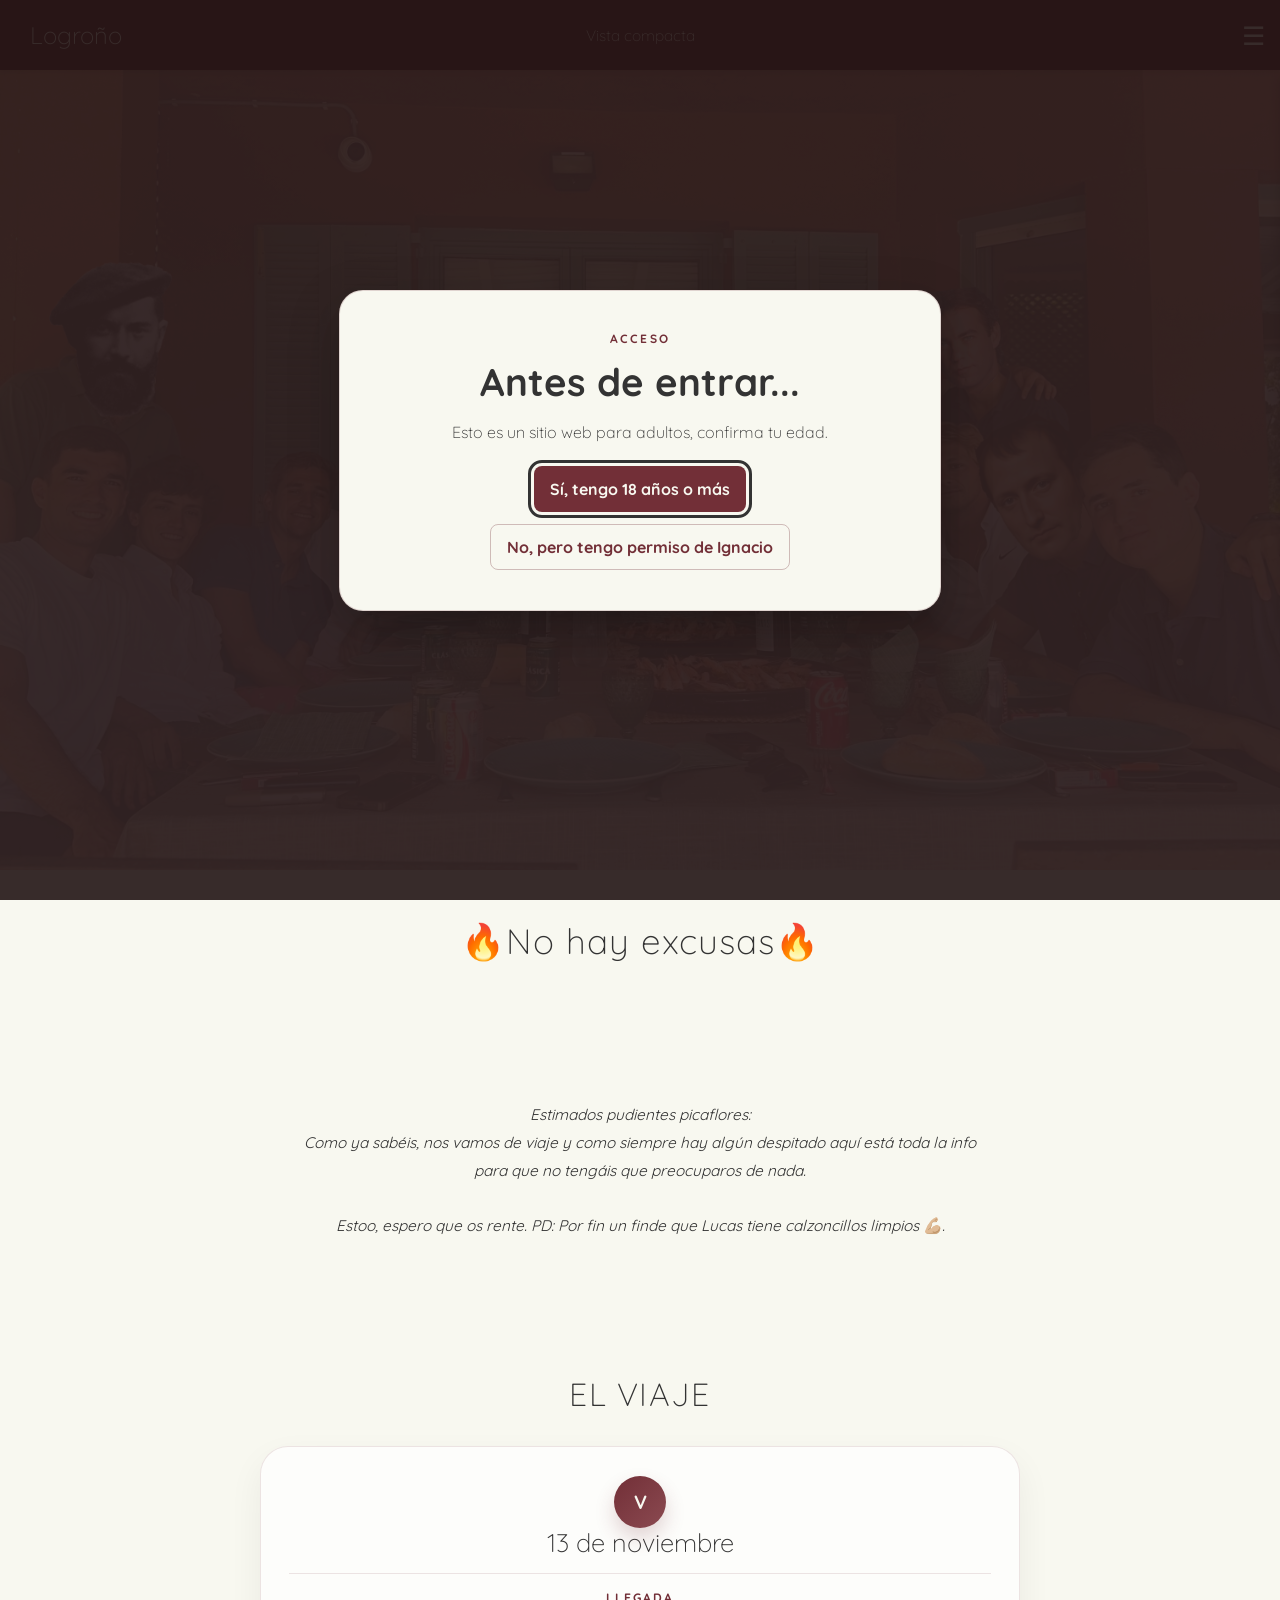
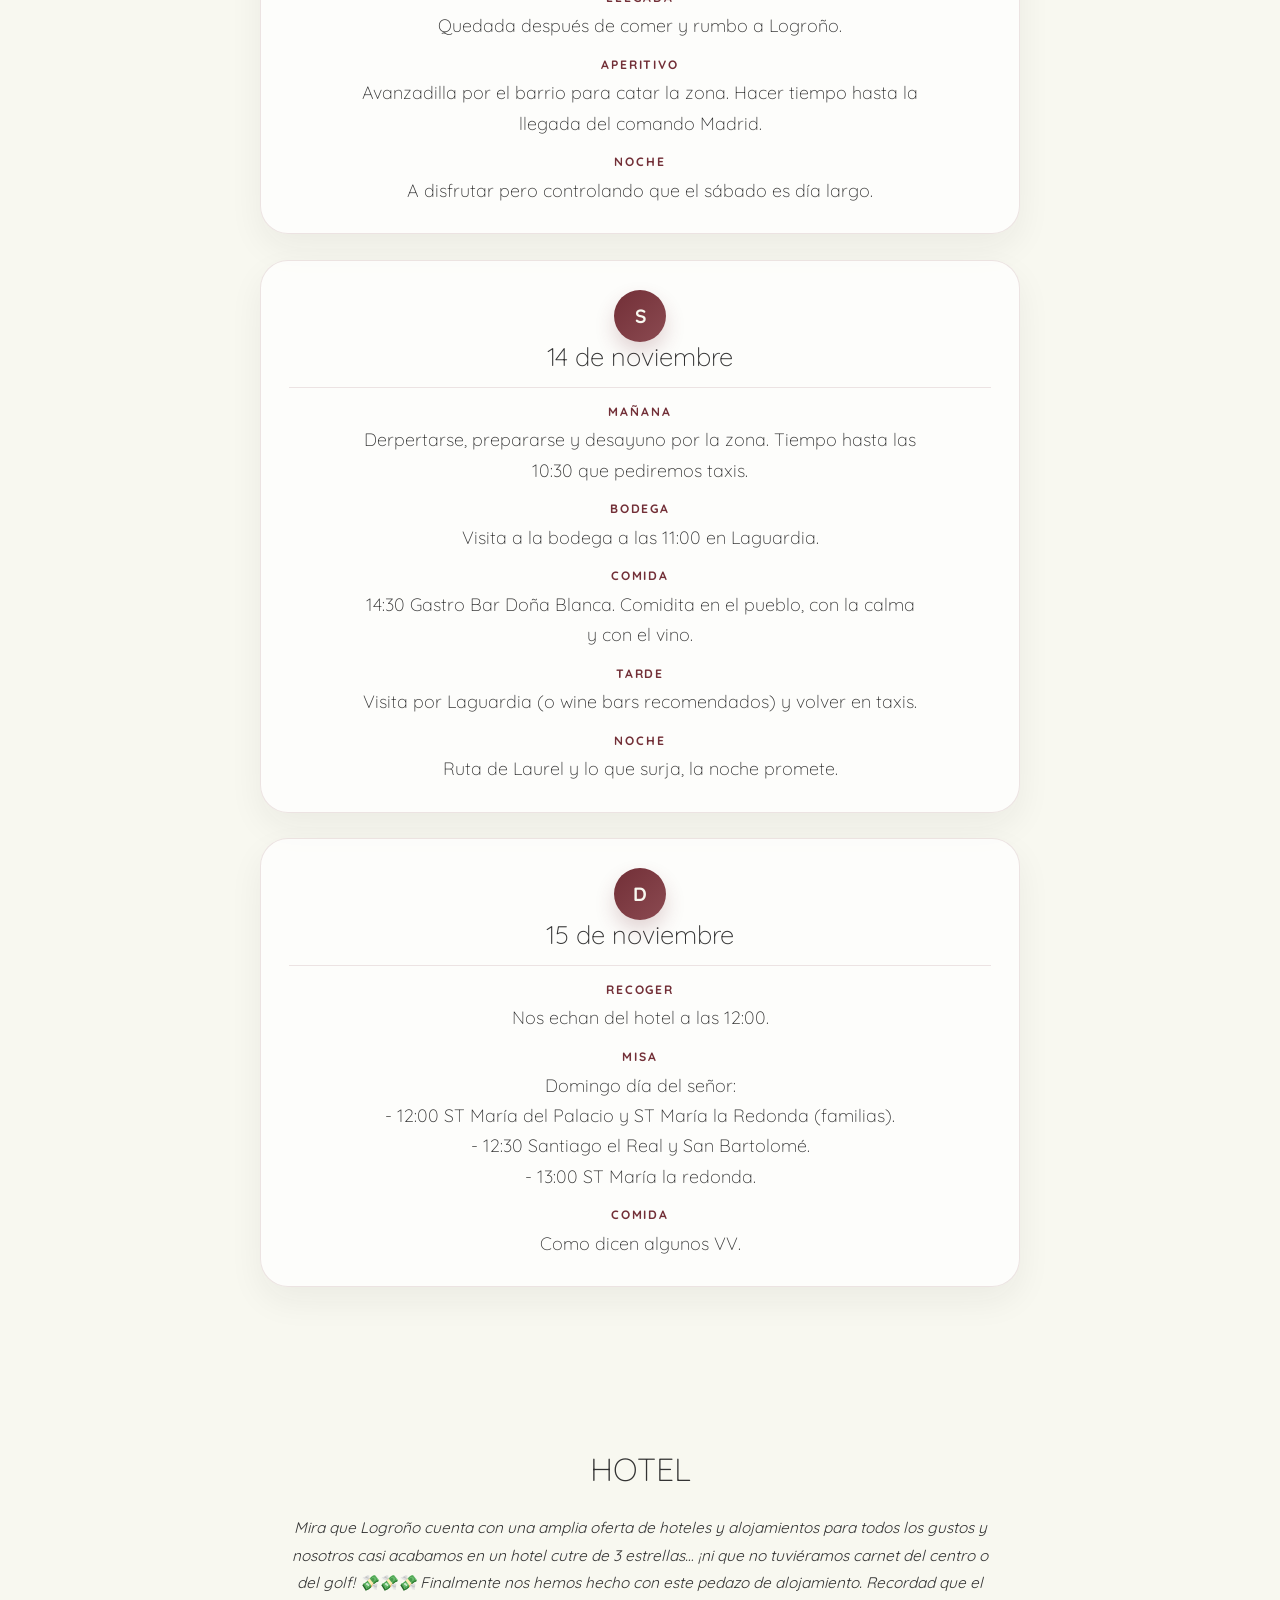
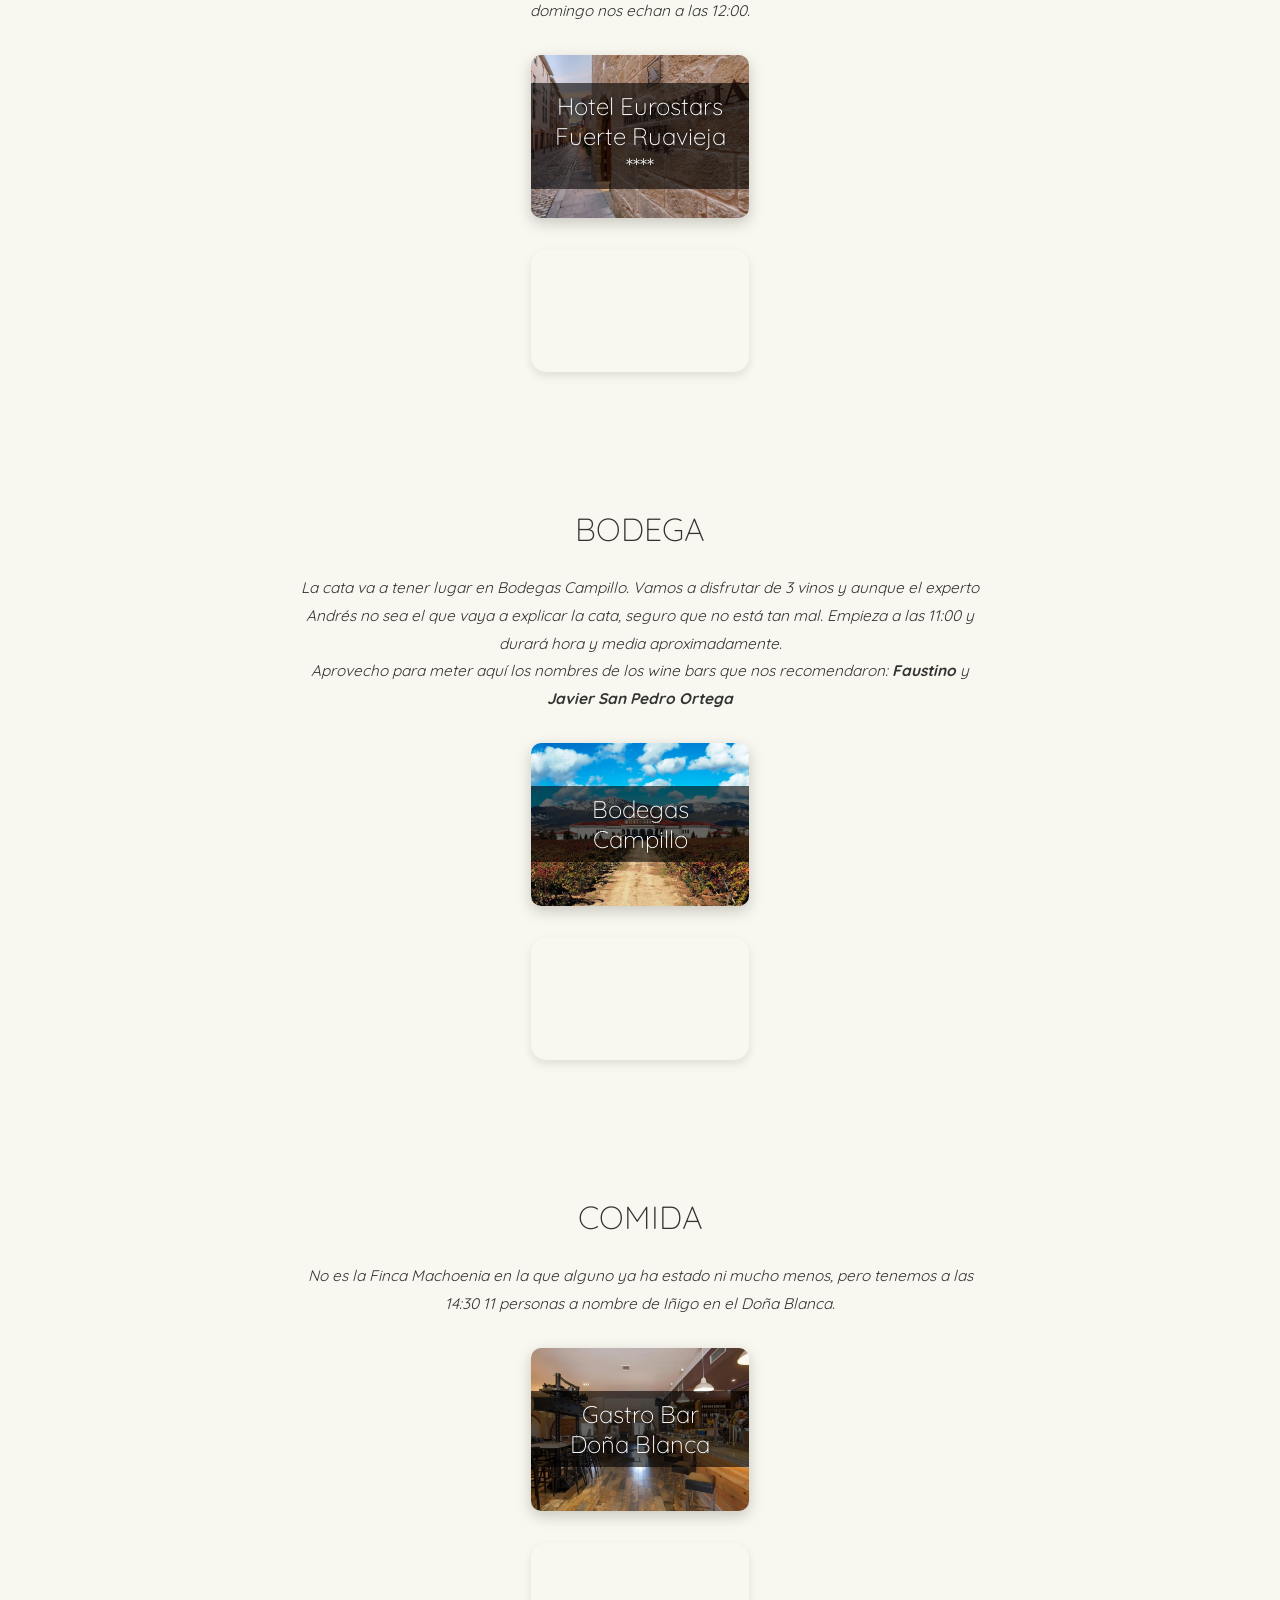
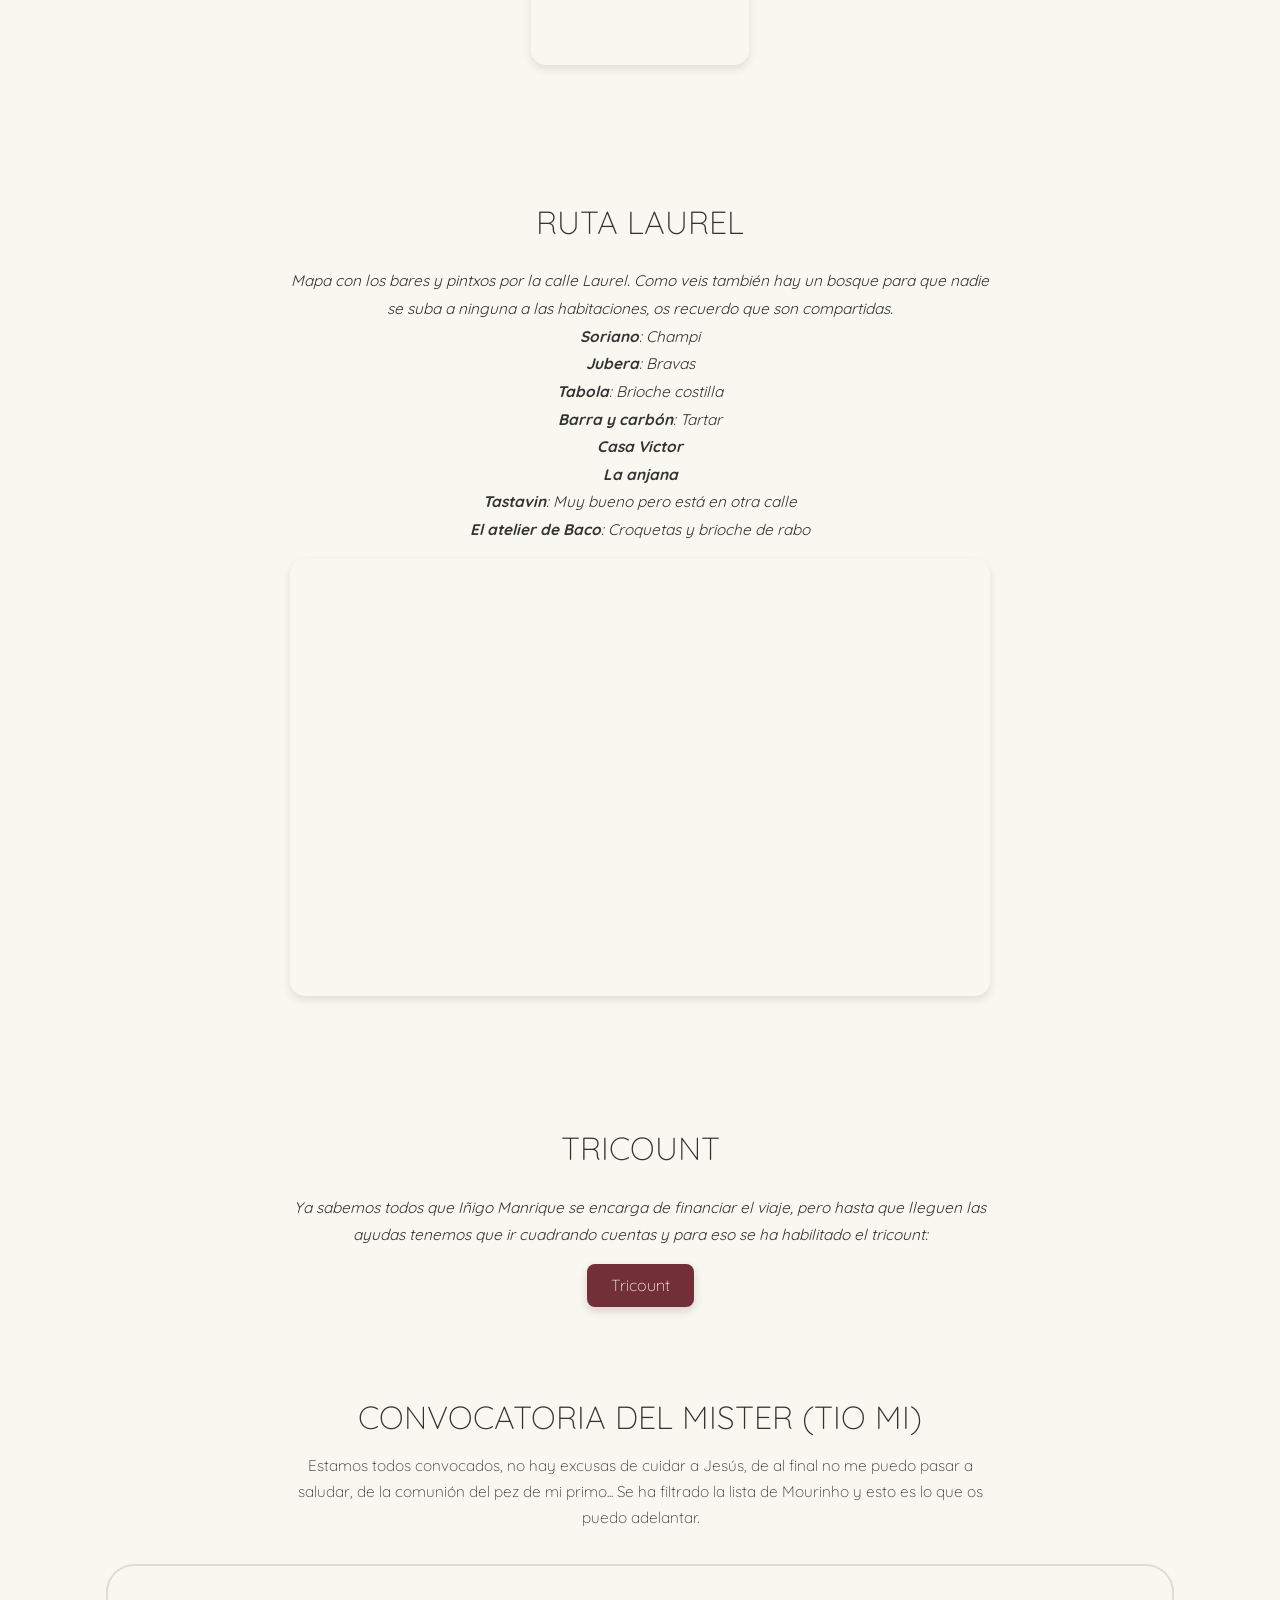
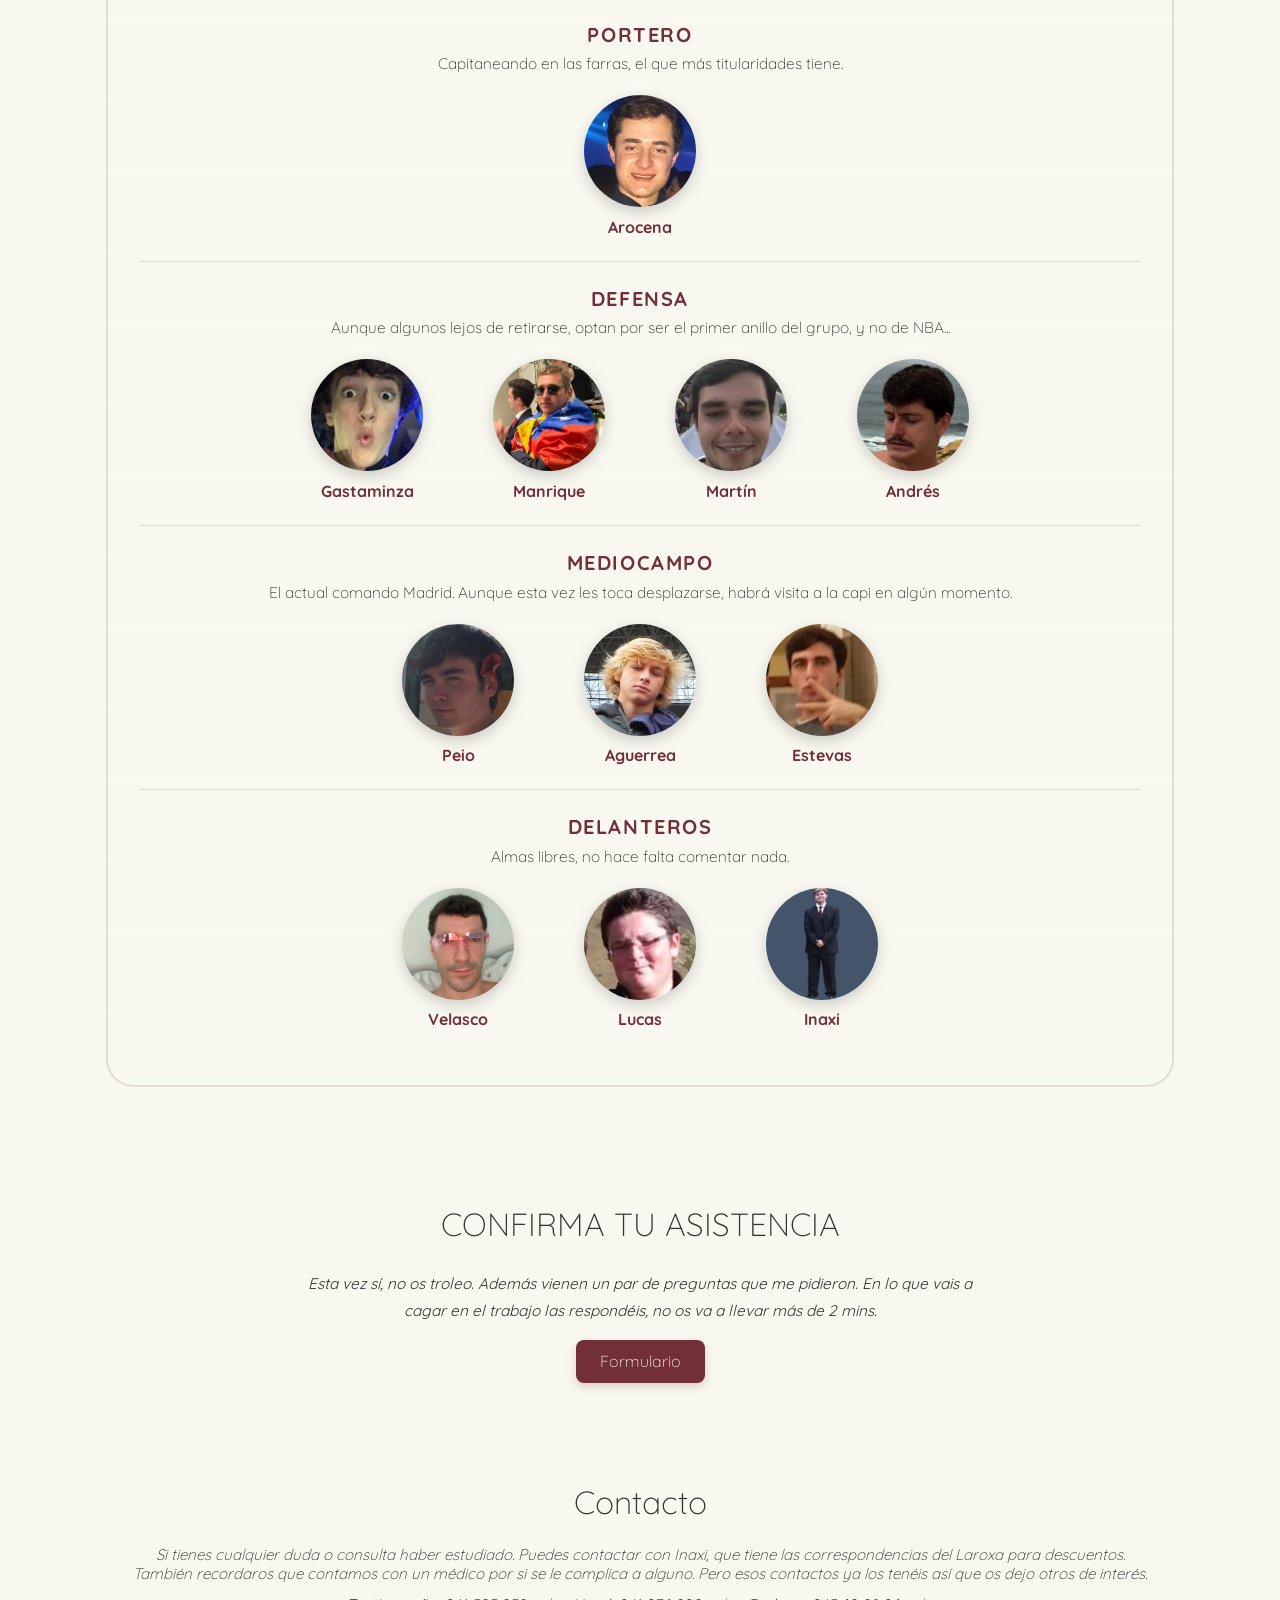
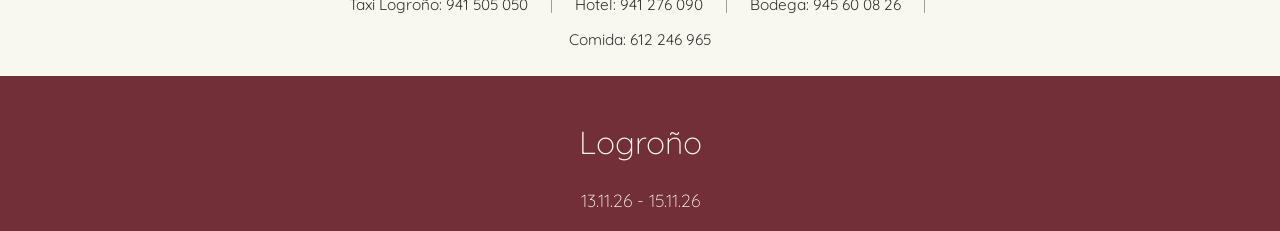
==== commit 1f7e92e1: "Update index.html" ====
--- a/index.html
+++ b/index.html
@@ -53,8 +53,9 @@
 
 <body class="welcome-gate-open">
   <div class="welcome-gate" id="welcome-gate">
-    <div class="welcome-gate-card" role="dialog" aria-modal="true" aria-labelledby="welcome-title" aria-describedby="welcome-password-description">
+    <div class="welcome-gate-card" role="dialog" aria-modal="true" aria-labelledby="welcome-question-title" aria-describedby="welcome-question">
       <p class="welcome-kicker">ACCESO</p>
+      <!-- Pantalla de contraseña desactivada temporalmente.
       <div id="password-step">
         <h1 id="welcome-title">Acceso privado</h1>
         <p id="welcome-password-description">Estamos de obras, necesitas la contraseña para continuar.</p>
@@ -65,7 +66,8 @@
           <button class="welcome-button welcome-button--yes" type="submit">Entrar</button>
         </form>
       </div>
-      <div id="welcome-question-step" hidden>
+      -->
+      <div id="welcome-question-step">
         <h1 id="welcome-question-title">Antes de entrar...</h1>
         <p id="welcome-question">Esto es un sitio web para adultos, confirma tu edad.</p>
         <div class="welcome-actions" id="welcome-actions">
@@ -501,6 +503,33 @@
 
   <script>
     const welcomeGate = document.getElementById('welcome-gate');
+    const welcomeYes = document.getElementById('welcome-yes');
+    const welcomeNo = document.getElementById('welcome-no');
+    const welcomeActions = document.getElementById('welcome-actions');
+    const welcomeDenied = document.getElementById('welcome-denied');
+    const welcomeEnter = document.getElementById('welcome-enter');
+    const WELCOME_ACCEPTED_KEY = 'logrono_welcome_accepted_v2';
+
+    function enterSite() {
+      sessionStorage.setItem(WELCOME_ACCEPTED_KEY, '1');
+      welcomeGate.hidden = true;
+      document.body.classList.remove('welcome-gate-open');
+    }
+
+    if (sessionStorage.getItem(WELCOME_ACCEPTED_KEY) === '1') {
+      welcomeGate.hidden = true;
+      document.body.classList.remove('welcome-gate-open');
+    } else {
+      welcomeYes.focus();
+    }
+
+    /*
+    ACCESO CON CONTRASEÑA DESACTIVADO TEMPORALMENTE.
+    El verificador se configuraba aquí como hash SHA-256, no como contraseña visible:
+    PASSWORD_HASH_BASE64 = 'Wb1ADJFpiXSUXO9TdATmJunBAbQEZ6tjNnls2Fmptow='; // Contraseña: GOXOKI
+    Para reactivarlo, descomenta también el bloque #password-step del HTML y el controlador
+    de contraseña que estaba en este script.
+
     const passwordStep = document.getElementById('password-step');
     const passwordForm = document.getElementById('welcome-password-form');
     const passwordInput = document.getElementById('welcome-password');
@@ -570,6 +599,7 @@
         passwordError.hidden = false;
       }
     });
+    */
 
     welcomeYes.addEventListener('click', enterSite);
     welcomeNo.addEventListener('click', () => {
